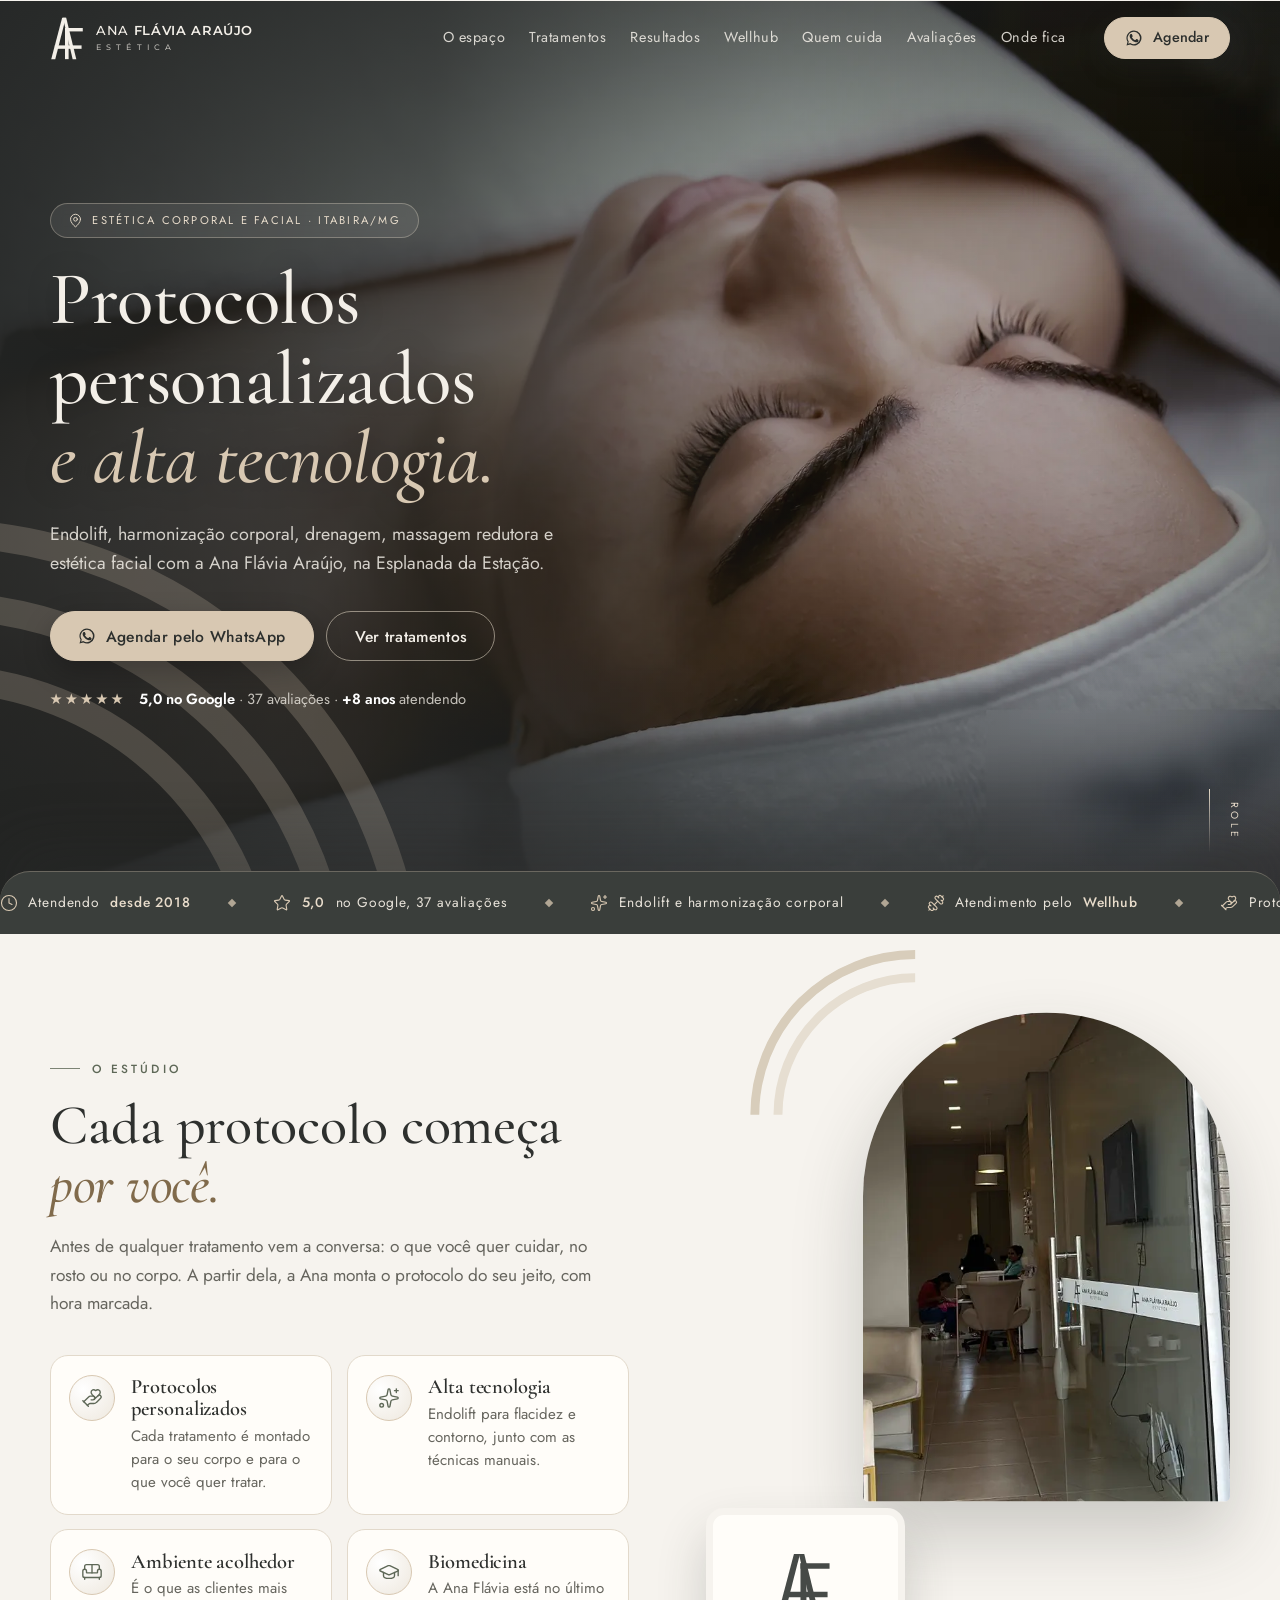
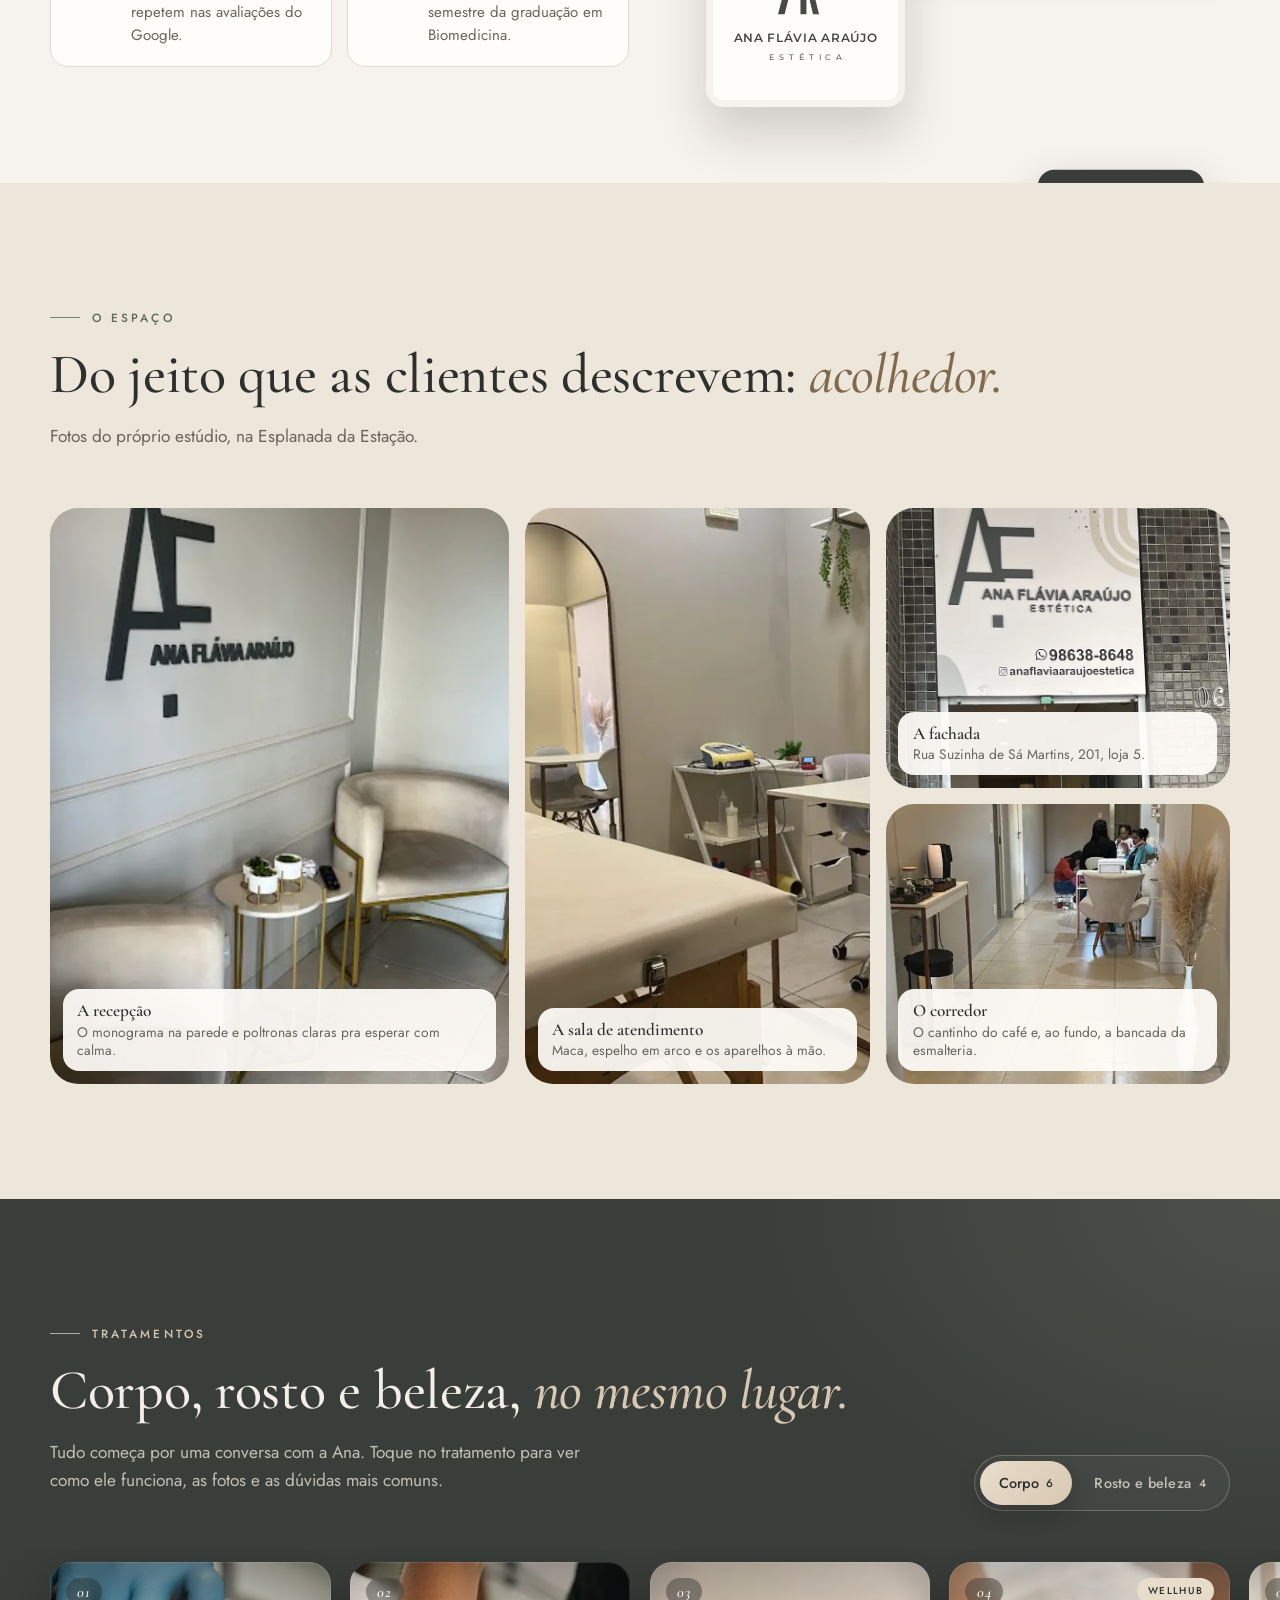
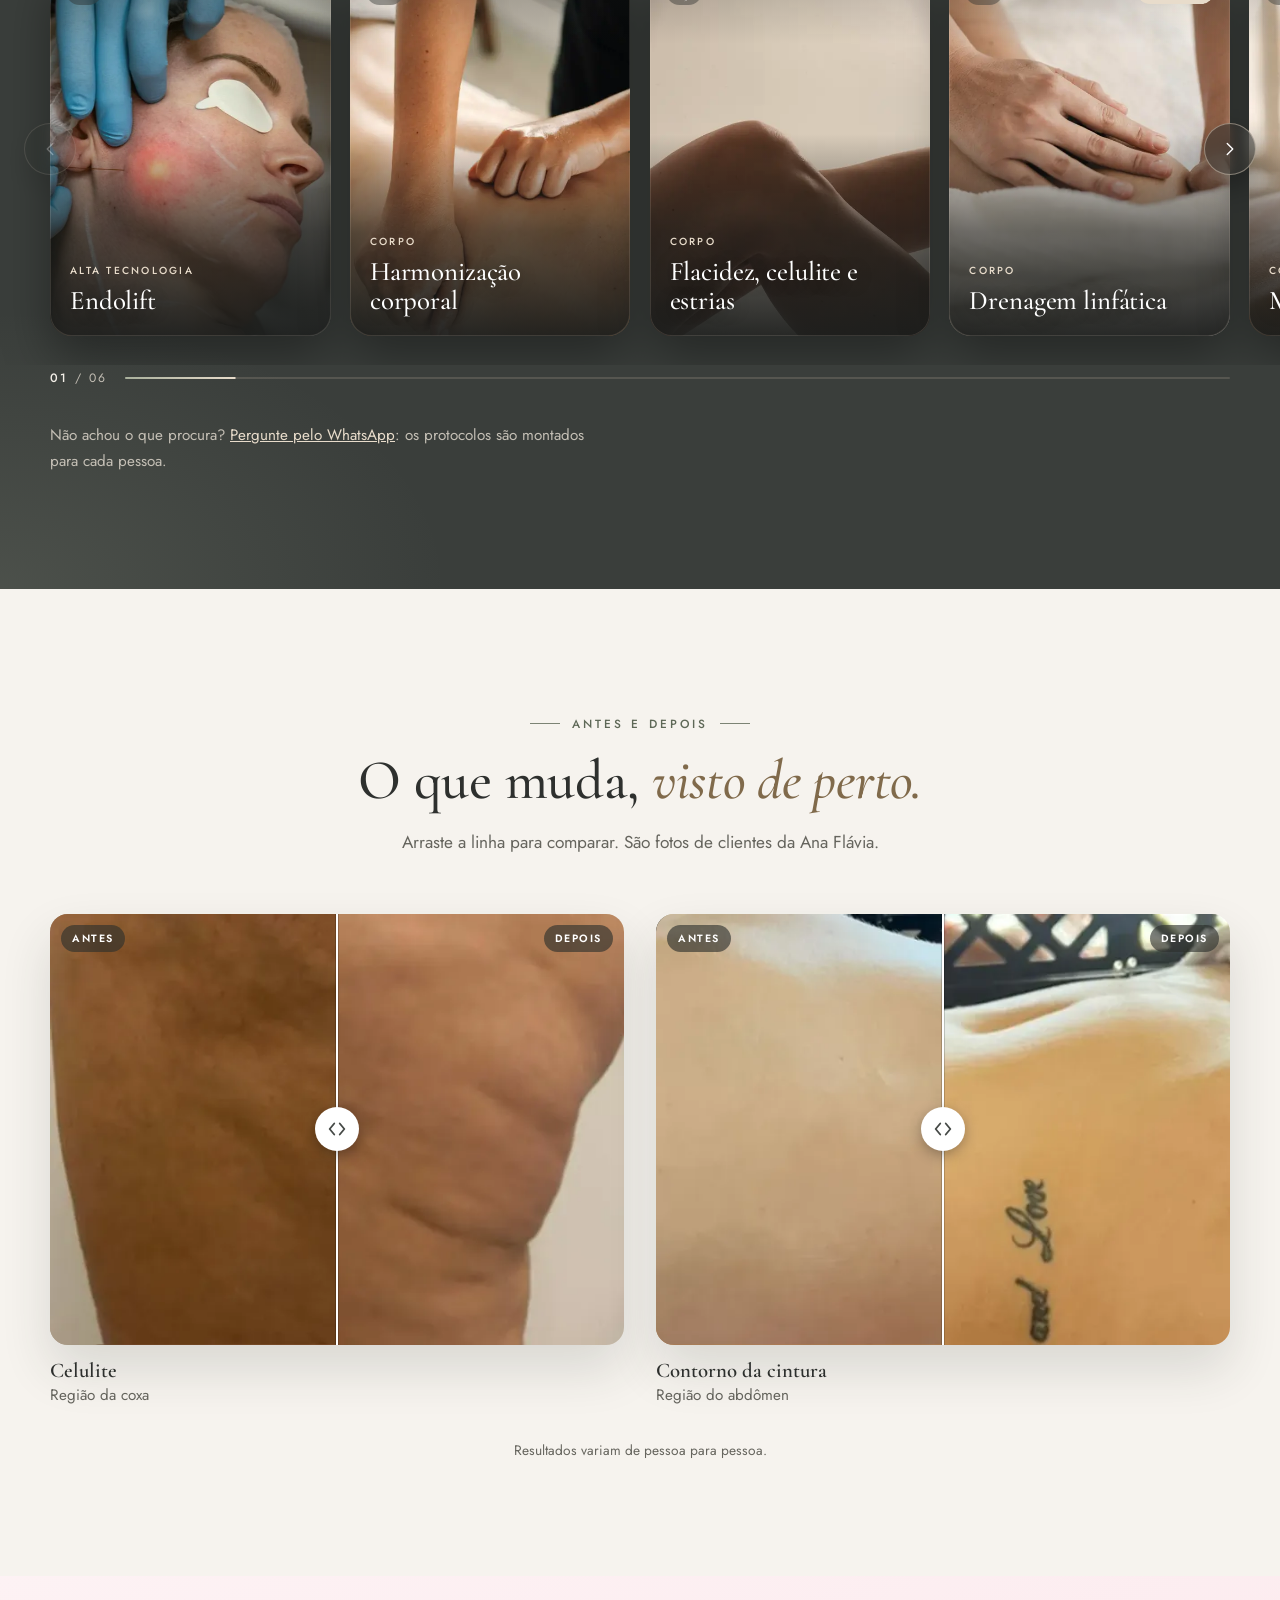
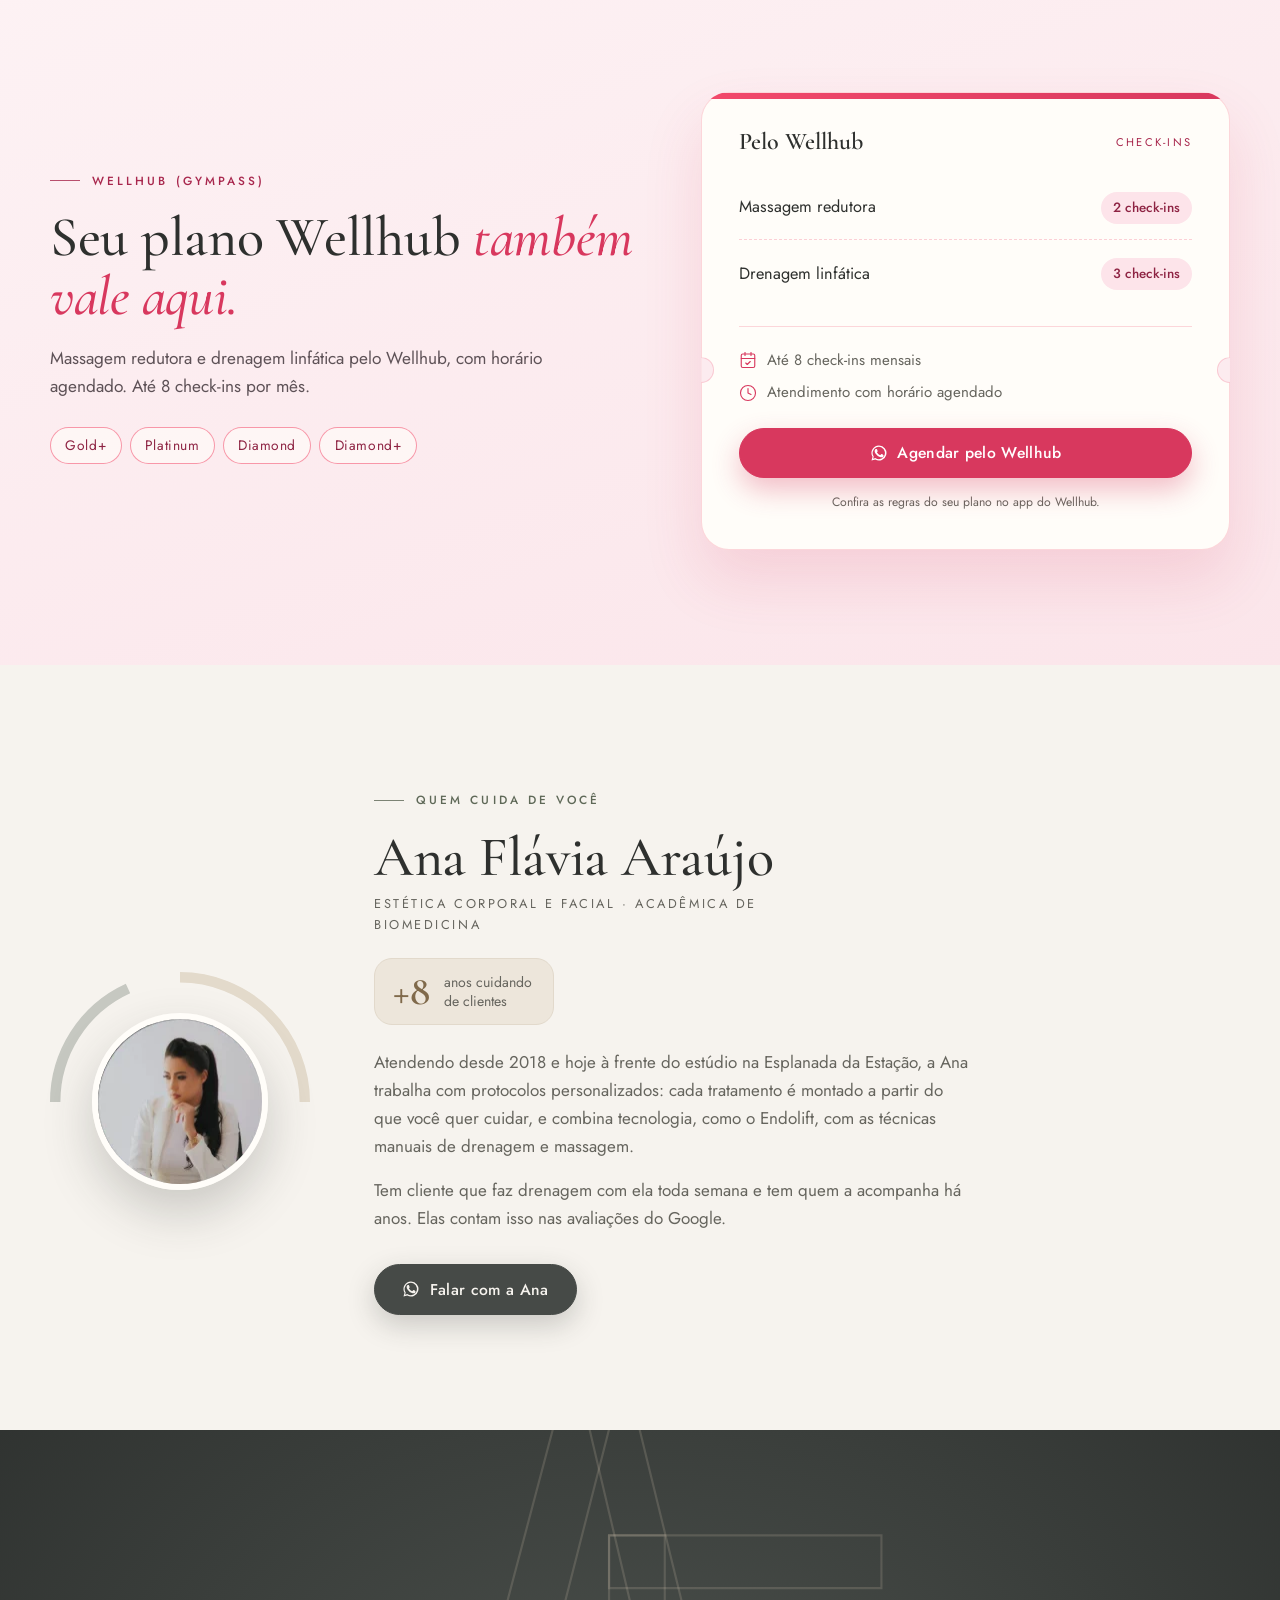
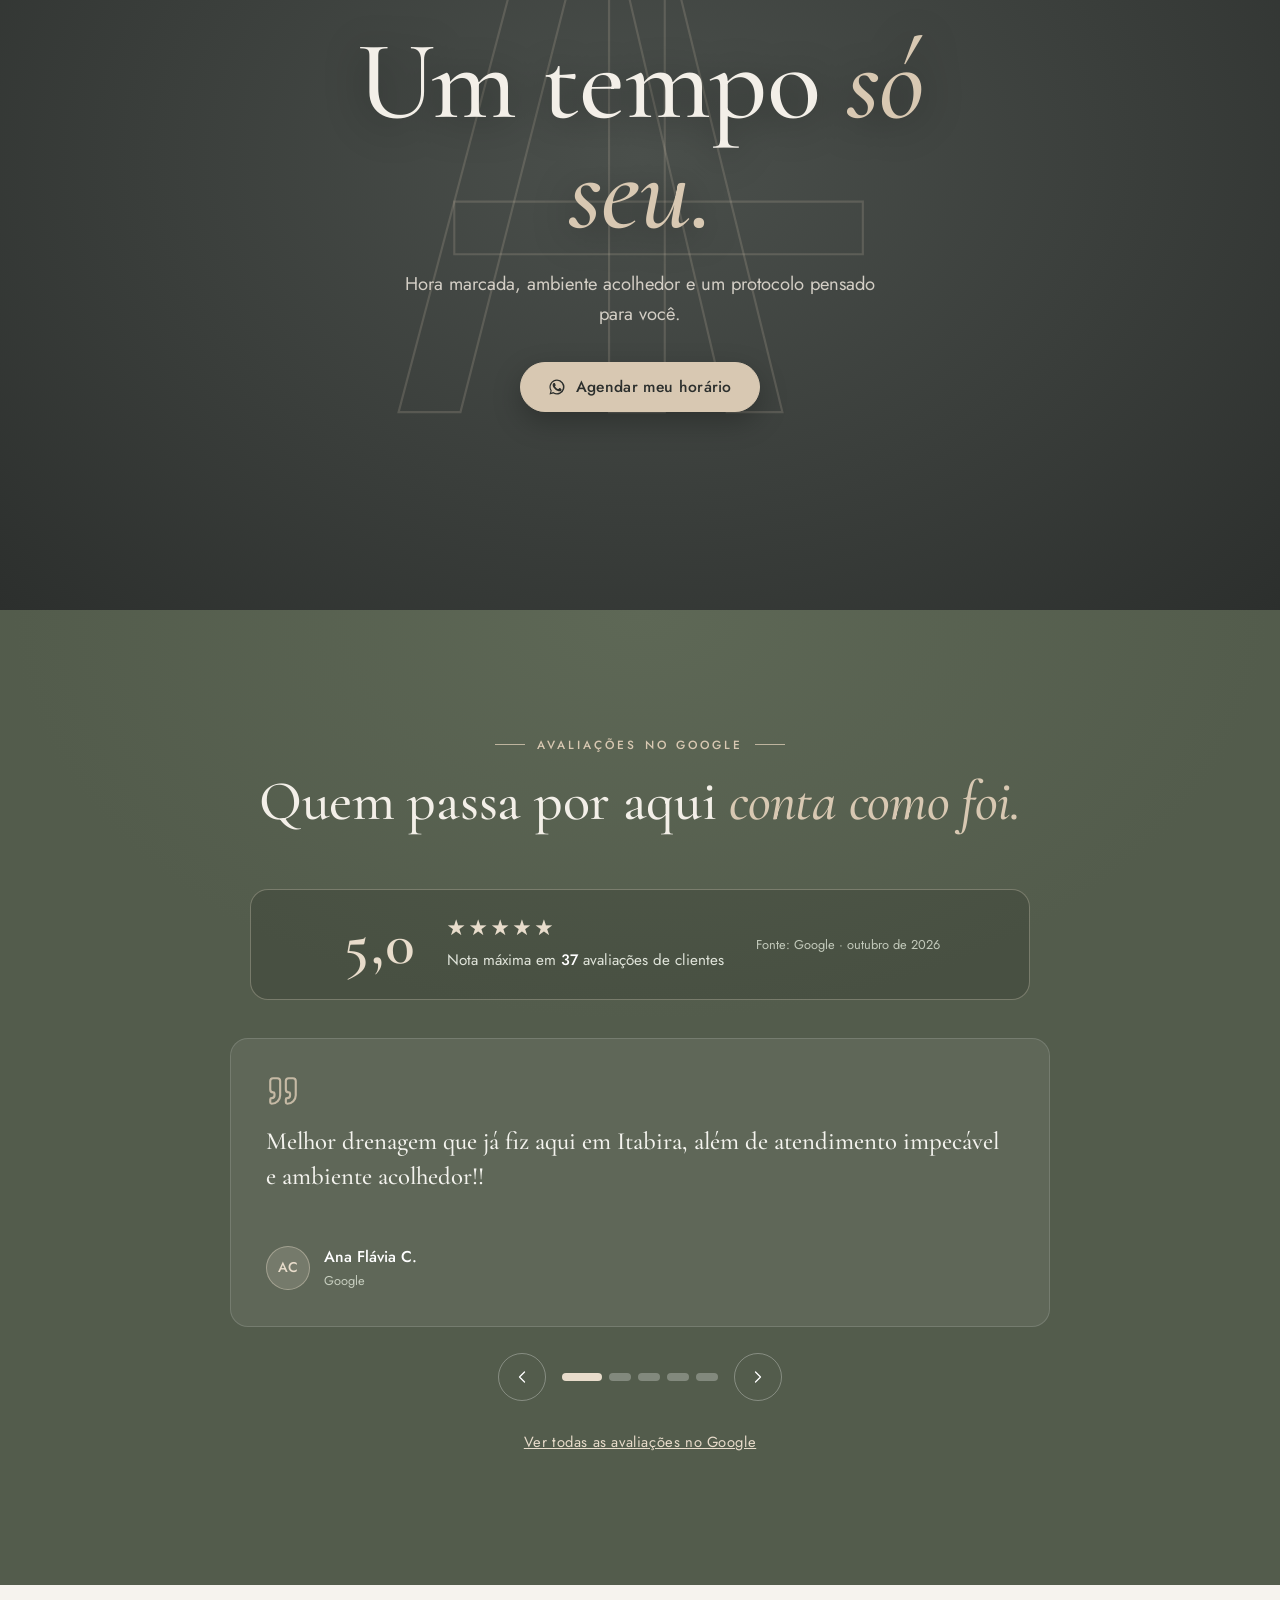
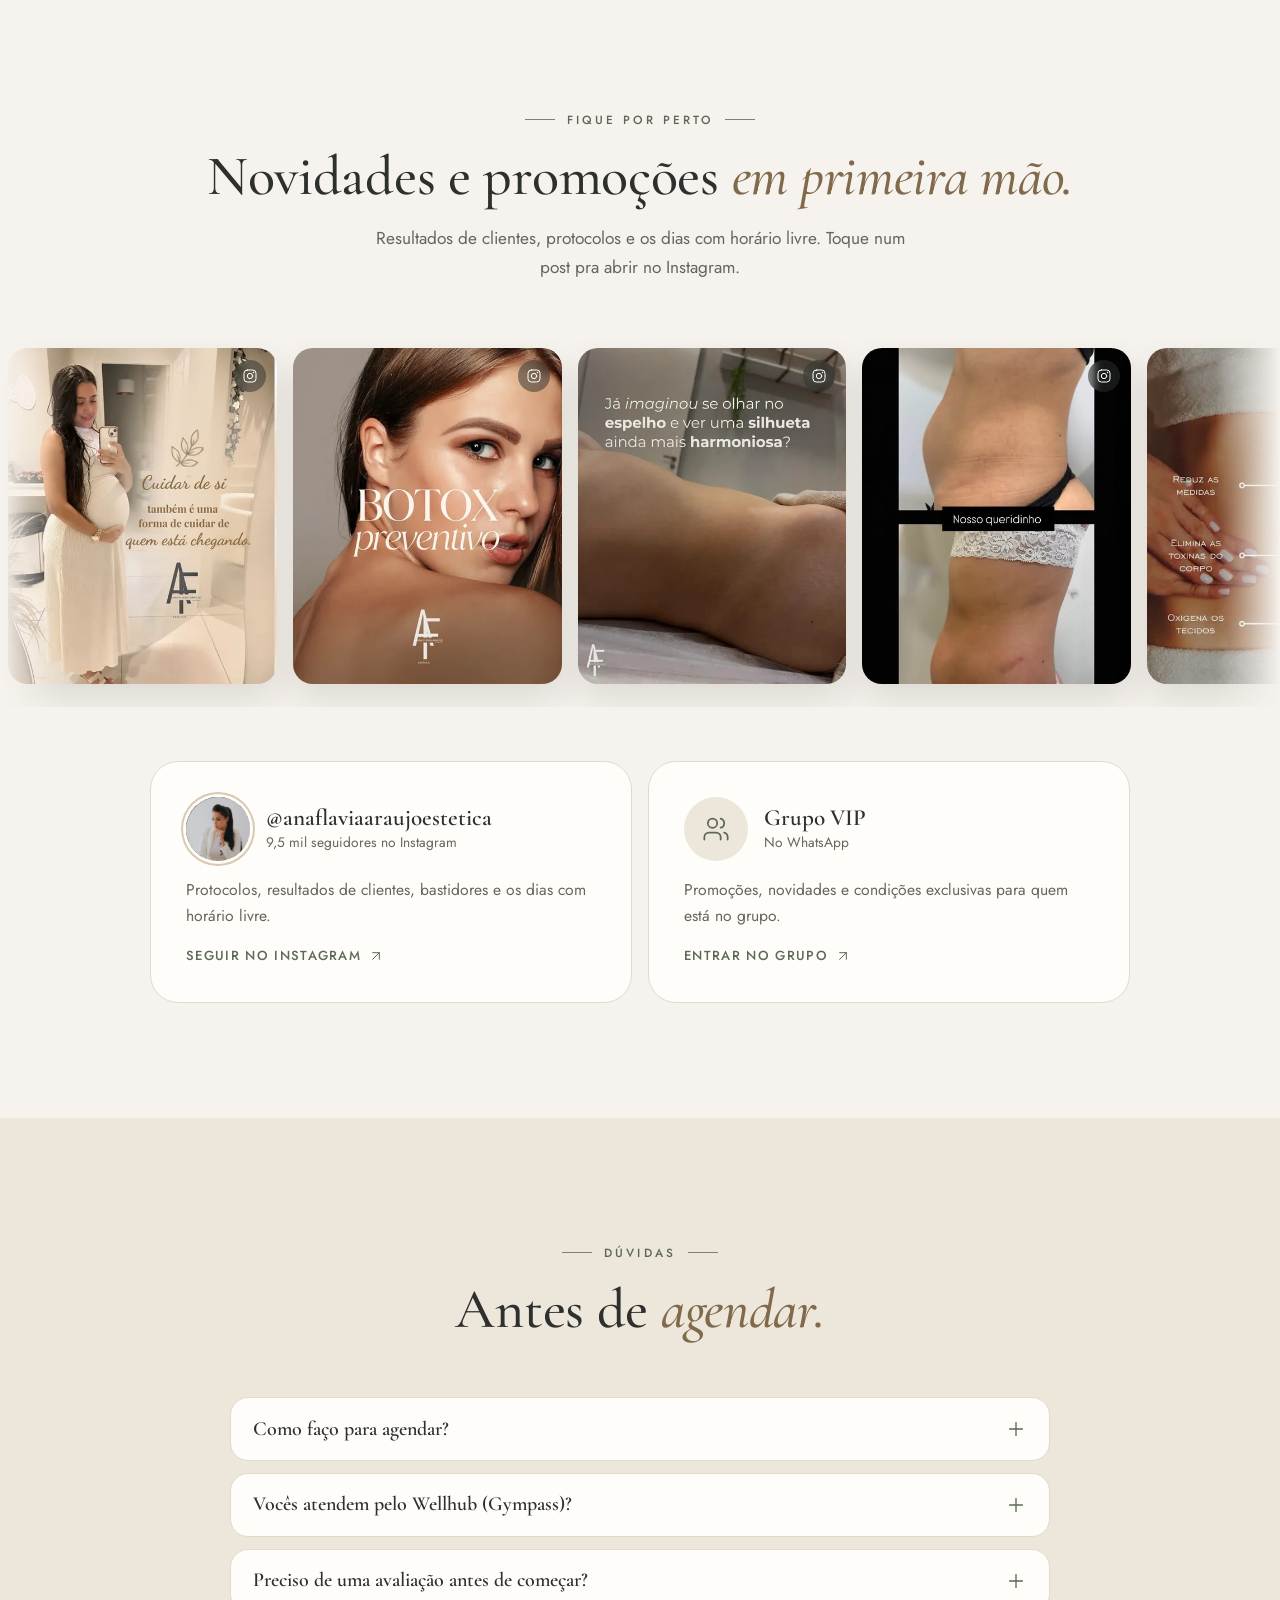
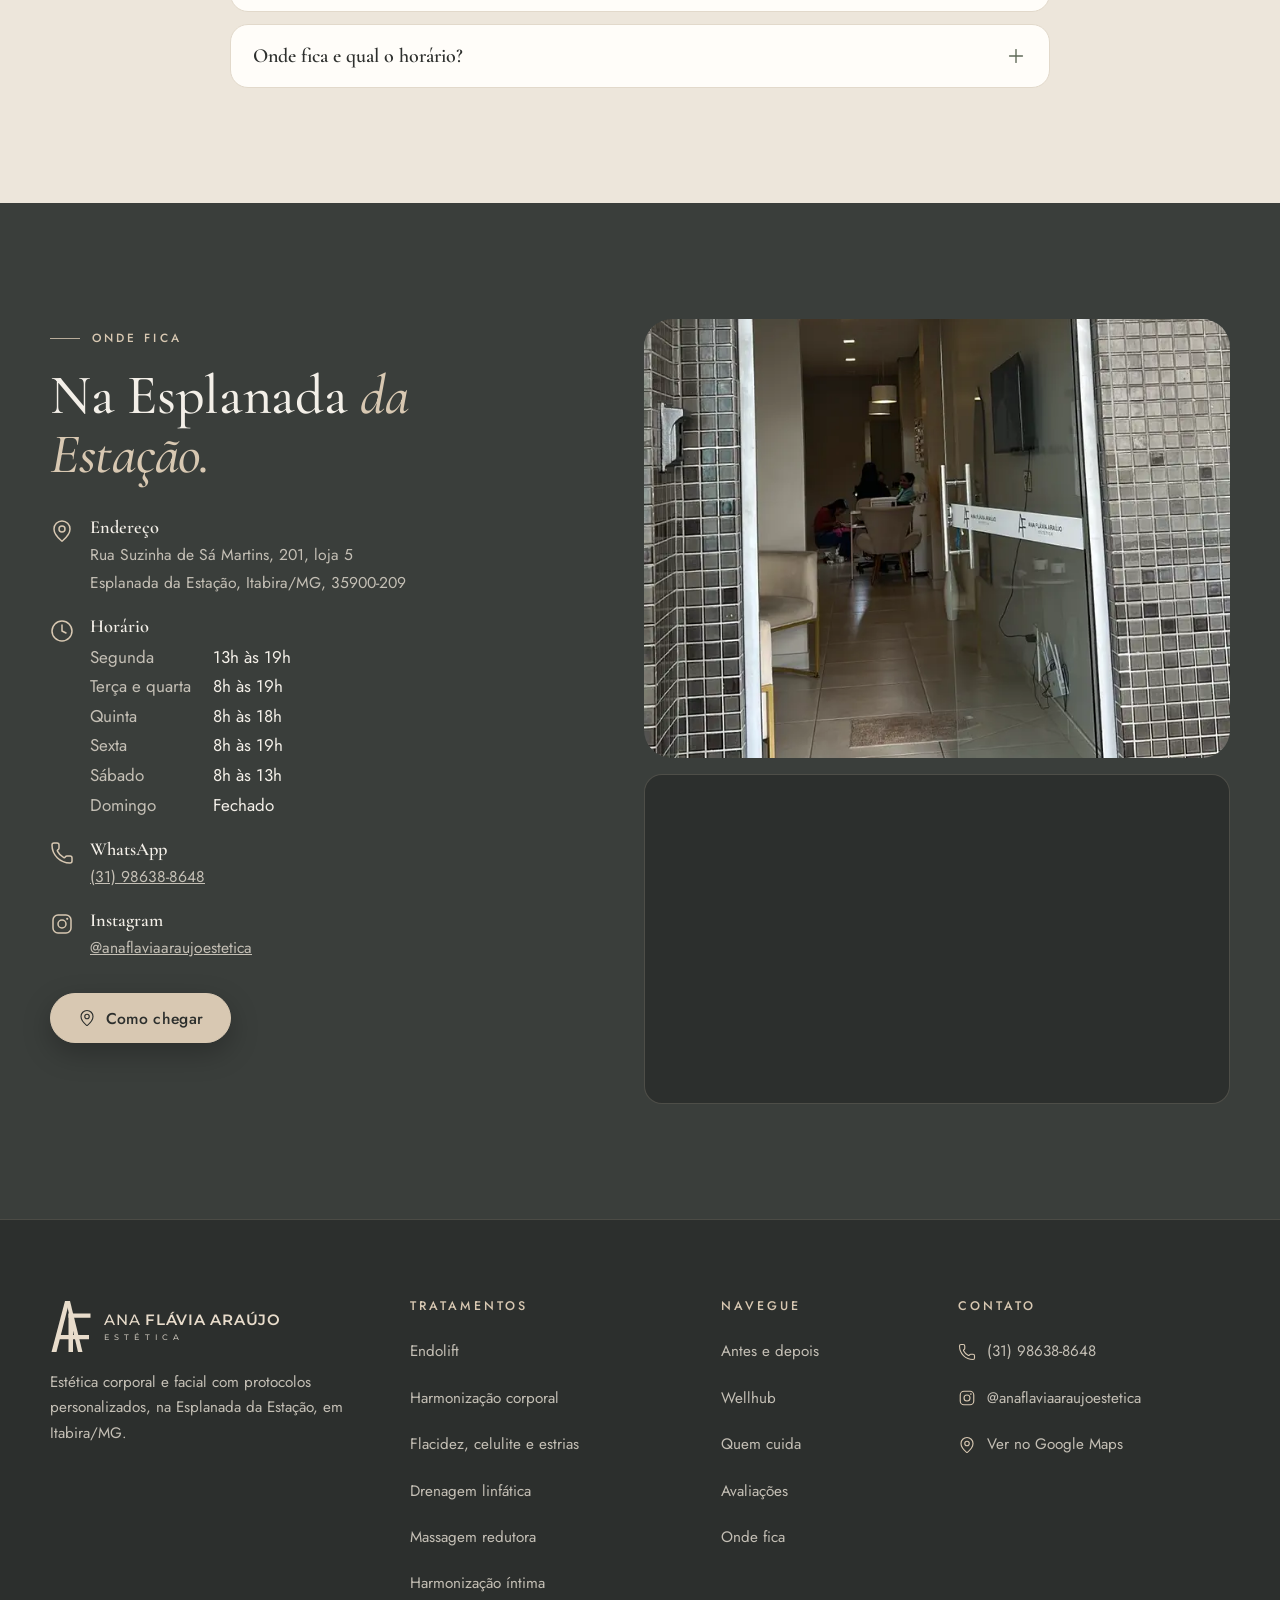
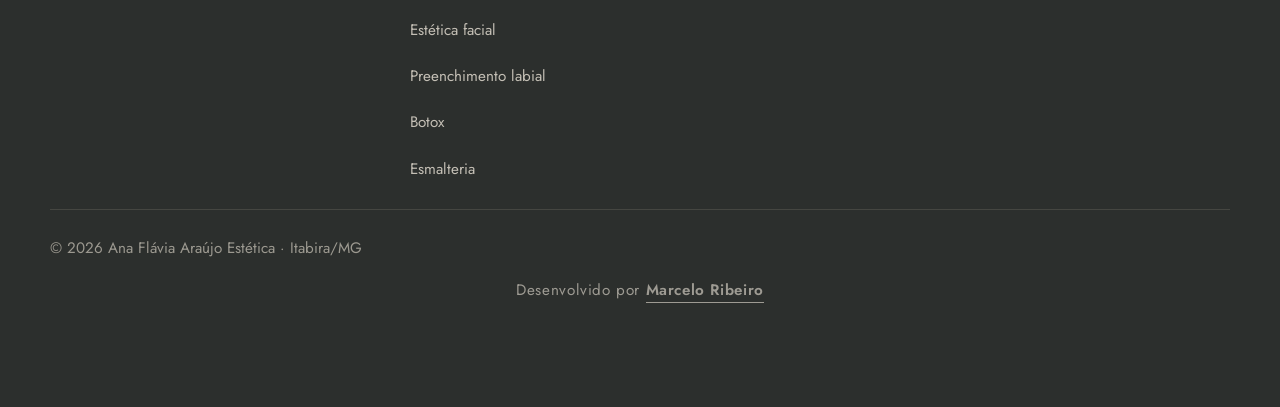
==== index.html @ 97a7be32 "Ana Flávia: harmonização íntima na vitrine, no rodapé, nos outros tratamentos e na página de links" ====
<!doctype html>
<html lang="pt-BR">
<head>
<meta charset="utf-8">
<meta name="viewport" content="width=device-width, initial-scale=1">
<!-- Roda ANTES de o CSS pintar (mesma logica da WA):
     1. a classe `js`: sem ela nada depende de script;
     2. a abertura: so na PRIMEIRA visita da sessao, e nunca pra quem chega por
        ancora (#tratamentos). Com "reduzir movimento" ela so dissolve. -->
<script>
(function(d){
  d.className += " js";
  var calma = false, visto = false;
  try { calma = matchMedia("(prefers-reduced-motion: reduce)").matches; } catch(e){}
  try { visto = sessionStorage.getItem("afa-abertura") === "1"; } catch(e){}
  if (!visto && !location.hash) d.className += calma ? " com-intro intro-calma" : " com-intro";
  else d.className += " pronto";
})(document.documentElement);
</script>

<title>Ana Flávia Araújo Estética | Estética corporal e facial em Itabira/MG</title>
<meta name="description" content="Endolift, harmonização corporal, drenagem linfática, massagem redutora e estética facial com protocolos personalizados. Atendimento pelo Wellhub. Rua Suzinha de Sá Martins, 201, Esplanada da Estação, Itabira/MG.">
<meta name="theme-color" content="#F6F3EE">

<!-- canonical e og:image no GitHub Pages enquanto ela nao tiver dominio proprio -->
<link rel="canonical" href="https://anaflaviaaraujoestetica.com.br/">
<meta property="og:type" content="website">
<meta property="og:title" content="Ana Flávia Araújo Estética | Itabira/MG">
<meta property="og:description" content="Protocolos personalizados e alta tecnologia: Endolift, harmonização corporal, drenagem e estética facial na Esplanada da Estação.">
<!-- JPEG 1200x630 e URL absoluta: e o que o cartao de link do WhatsApp exige -->
<meta property="og:image" content="https://anaflaviaaraujoestetica.com.br/assets/img/og-capa.jpg">
<meta property="og:image:width" content="1200">
<meta property="og:image:height" content="630">
<meta property="og:image:alt" content="Fachada da Ana Flávia Araújo Estética, com o monograma AF na placa">
<meta property="og:site_name" content="Ana Flávia Araújo Estética">
<meta property="og:locale" content="pt_BR">
<meta name="twitter:card" content="summary_large_image">

<link rel="icon" href="favicon.svg" type="image/svg+xml">
<link rel="apple-touch-icon" href="apple-touch-icon.png">

<link rel="preconnect" href="https://fonts.googleapis.com">
<link rel="preconnect" href="https://fonts.gstatic.com" crossorigin>
<!-- Cormorant e Jost sao os da WA (o "estilo" pedido). Montserrat so pro nome
     da marca: e a sans geometrica em caixa alta da placa da fachada. -->
<link rel="stylesheet" href="https://fonts.googleapis.com/css2?family=Cormorant+Garamond:ital,wght@0,500;0,600;1,500&family=Jost:wght@400;500;600&family=Montserrat:wght@500;600&display=swap">

<link rel="preload" as="image" href="assets/img/hero-tratamento.webp" fetchpriority="high">

<style>
/* =====================================================================
   Ana Flavia Araujo Estetica, Itabira/MG
   ---------------------------------------------------------------------
   Estrutura e animacoes no estilo da WA Orofacial (pedido do Marcelo,
   14/10/2026), com as cores DELA, amostradas da placa da fachada
   (empresa.md): grafite do monograma (#464A47), areia dos arcos
   (#D2CAB8), cinza-salvia do arco do canto (#C6C8C1), creme da placa.
   No lugar do dourado e da noite da WA: nude e grafite.
   Contraste medido: --nude-texto passa so em titulo grande (4,1:1 no
   creme); texto pequeno colorido usa --salvia-texto (5,3:1).
   ===================================================================== */
:root{
  --creme:#F6F3EE;
  --areia:#EDE6DB;
  --linho:#E2D9CB;
  --papel:#FFFDF9;
  --nude:#D8C8B2;
  --nude-vivo:#E8DCCB;
  --nude-forte:#BBA585;
  --nude-texto:#806A4B;
  --salvia:#A9B09C;
  --salvia-texto:#5E6857;
  --salvia-funda:#535C4C;
  --salvia-funda-2:#5E6856;

  --grafite:#3A3E3B;
  --grafite-2:#464A47;
  --grafite-3:#2C2F2D;
  --tinta:#2E302E;
  --tinta-suave:#66655E;
  --claro:#F3EFE8;
  --claro-suave:#C4BFB5;

  --serif:"Cormorant Garamond",Georgia,"Times New Roman",serif;
  --sans:"Jost",system-ui,-apple-system,"Segoe UI",Arial,sans-serif;
  --marca:"Montserrat","Jost",system-ui,sans-serif;

  --raio:18px;
  --raio-g:28px;
  --suave:cubic-bezier(.22,1,.36,1);
  --topo-h:76px;
}

*,*::before,*::after{box-sizing:border-box}
html{-webkit-text-size-adjust:100%;scroll-behavior:smooth}
html.com-intro{overflow:hidden}
body{
  margin:0;background:var(--creme);color:var(--tinta);
  font-family:var(--sans);font-size:17px;line-height:1.65;
  overflow-x:clip;
}
img{max-width:100%;display:block;height:auto}
a{color:inherit}
p{margin:0 0 1rem}
h1,h2,h3,h4{margin:0;font-family:var(--serif);font-weight:500;line-height:1.06;letter-spacing:-.005em}
h1{font-size:clamp(2.7rem,6.4vw,4.7rem)}
h2{font-size:clamp(2.2rem,4.8vw,3.5rem)}
h3{font-size:1.5rem;font-weight:600}
h1 em,h2 em{font-style:italic;color:var(--nude-texto)}
[id]{scroll-margin-top:86px}

.env{width:min(1180px,100% - 2.5rem);margin-inline:auto}
.secao{position:relative;padding:clamp(4.2rem,9vw,7.5rem) 0;overflow-x:clip}
.secao--areia{background:var(--areia)}
.secao--grafite{background:var(--grafite);color:var(--claro)}
.secao--grafite h2,.secao--grafite h3{color:var(--claro)}
.secao--grafite h2 em,.secao--salvia h2 em{color:var(--nude)}
.secao--salvia{background:var(--salvia-funda);color:#E9ECE4}
.secao--salvia h2{color:var(--claro)}

.olho{
  display:inline-flex;align-items:center;gap:.75rem;margin-bottom:1.1rem;
  font-size:.74rem;font-weight:500;letter-spacing:.26em;text-transform:uppercase;
  color:var(--salvia-texto);
}
.olho::before{content:"";width:30px;height:1px;background:currentColor;opacity:.8}
.secao--grafite .olho,.secao--salvia .olho{color:var(--nude)}
.chamada{max-width:56ch;color:var(--tinta-suave);font-size:1.08rem;margin-top:1.1rem}
.secao--grafite .chamada{color:var(--claro-suave)}
.secao--salvia .chamada{color:#D2D6CB}
.cabeca{margin-bottom:clamp(2.2rem,4.6vw,3.6rem)}
.cabeca--centro{text-align:center}
.cabeca--centro .olho::after{content:"";width:30px;height:1px;background:currentColor;opacity:.8}
.cabeca--centro .chamada{margin-inline:auto}

/* ====================== botoes ======================
   O componente validado em video (templates/componentes/botao-brilho-hover):
   brilho que atravessa UMA vez no hover. Nada girando, nada em repouso. */
.btn{
  position:relative;isolation:isolate;overflow:hidden;
  display:inline-flex;align-items:center;justify-content:center;gap:.6rem;
  padding:.95rem 1.7rem;border-radius:999px;
  background:var(--grafite-2);color:var(--creme);border:1px solid var(--grafite-2);
  font:500 .98rem/1.1 var(--sans);letter-spacing:.02em;text-decoration:none;
  box-shadow:0 10px 28px rgba(46,48,46,.22);
  transition:transform .2s ease,box-shadow .3s ease,background .2s ease,border-color .3s ease;
}
.btn:hover,.btn:focus-visible{background:var(--grafite-3);border-color:var(--grafite-3);transform:translateY(-2px);box-shadow:0 16px 36px rgba(46,48,46,.3)}
.btn::before{
  content:"";position:absolute;top:0;left:-60%;width:40%;height:100%;z-index:1;
  background:linear-gradient(115deg,transparent,rgba(255,255,255,.4),transparent);
  transform:skewX(-20deg);transition:left .65s ease;pointer-events:none;
}
.btn:hover::before,.btn:focus-visible::before{left:130%}
/* em fundo escuro o botao vira nude com texto grafite */
.btn--nude{background:var(--nude);color:var(--grafite-3);border-color:var(--nude);box-shadow:0 10px 28px rgba(0,0,0,.25)}
.btn--nude:hover,.btn--nude:focus-visible{background:var(--nude-vivo);border-color:var(--nude-vivo);box-shadow:0 16px 36px rgba(0,0,0,.32)}
.btn--linha{background:transparent;color:var(--tinta);border-color:var(--nude-forte);box-shadow:none}
.btn--linha:hover,.btn--linha:focus-visible{background:var(--papel);border-color:var(--grafite-2);box-shadow:0 10px 24px rgba(40,30,15,.08)}
.btn__ico{width:18px;height:18px;flex:none;fill:currentColor}
.btn .i{width:18px;height:18px}
.acoes{display:flex;flex-wrap:wrap;gap:.8rem;margin-top:2rem}
:focus-visible{outline:2px solid var(--nude-forte);outline-offset:3px}

/* ====================== icones (Lucide, traco 1.5) ====================== */
.i{width:24px;height:24px;flex:none;fill:none;stroke:currentColor;stroke-width:1.5;stroke-linecap:round;stroke-linejoin:round}

.pular{position:absolute;left:-999px;top:.6rem;z-index:300;background:var(--grafite-2);color:var(--creme);padding:.6rem 1rem;border-radius:8px}
.pular:focus{left:.6rem}

.progresso{
  position:fixed;left:0;right:0;top:0;height:2px;z-index:90;pointer-events:none;
  background:linear-gradient(90deg,var(--salvia),var(--nude-forte));
  transform-origin:0 50%;transform:scaleX(0);
}

/* =====================================================================
   ABERTURA (no estilo da WA, com os motivos da placa dela)
   ---------------------------------------------------------------------
   - as portas sao creme, a cor da placa;
   - os arcos concentricos de areia do canto da placa se desenham;
   - o monograma AF e desenhado em traco grafite e depois preenche;
   - o nome abre da esquerda pra direita, "ESTETICA" assenta e o
     quadradinho do logo cai no lugar;
   - os pontinhos do respingo da placa aparecem;
   - as portas se abrem do centro.
   Tres segundos, uma vez por sessao, pula com clique ou Esc, saida de
   seguranca aos 6s. Pra remover: apagar o <div class="intro">, este bloco
   e o bloco 1 do script.
   ===================================================================== */
.intro{display:none;position:fixed;inset:0;z-index:200;overflow:hidden;cursor:pointer;background:transparent}
.com-intro .intro{display:block}
.intro__porta{position:absolute;top:0;bottom:0;width:50.5%;transition:transform 1.05s cubic-bezier(.77,0,.18,1)}
.intro__porta--esq{left:0;background:linear-gradient(90deg,#EFEAE2,#F6F3EE)}
.intro__porta--dir{right:0;background:linear-gradient(270deg,#EFEAE2,#F6F3EE)}
.intro.sai .intro__porta--esq{transform:translateX(-101%)}
.intro.sai .intro__porta--dir{transform:translateX(101%)}
.intro__costura{
  position:absolute;left:50%;top:0;bottom:0;width:2px;margin-left:-1px;z-index:1;
  background:linear-gradient(180deg,transparent,rgba(70,74,71,.55) 50%,transparent);opacity:0;
}
.intro.sai .intro__costura{animation:fresta .8s ease-out forwards}
@keyframes fresta{0%{opacity:0;transform:scaleX(1)}25%{opacity:1}100%{opacity:0;transform:scaleX(60)}}
/* arcos do canto da placa: tres faixas de areia, uma dentro da outra */
.intro__arcos{position:absolute;right:-6vmin;top:-6vmin;width:min(62vmin,520px);height:auto;z-index:1;overflow:visible}
.intro__arcos path{fill:none;stroke:#D8CDBB;stroke-linecap:butt;stroke-dasharray:1;stroke-dashoffset:1;animation:traca 1.3s cubic-bezier(.65,0,.35,1) forwards}
.intro__arcos path:nth-child(2){animation-delay:.15s;stroke:#E2D8C8}
.intro__arcos path:nth-child(3){animation-delay:.3s;stroke:#CDC2AE}
.intro__arcos--baixo{right:auto;top:auto;left:-10vmin;bottom:-10vmin;width:min(44vmin,360px);transform:rotate(180deg)}
.intro__arcos--baixo path{stroke:#D3D5CE !important}
.intro__pontos{position:absolute;inset:0;z-index:1;pointer-events:none}
.intro__pontos i{position:absolute;left:var(--x);top:var(--y);width:var(--t,4px);height:var(--t,4px);border-radius:50%;background:#5A615F;opacity:0;animation:pinga .5s var(--a,1.6s) var(--suave) forwards}
@keyframes pinga{from{opacity:0;transform:scale(0)}to{opacity:.7;transform:scale(1)}}
.intro__centro{
  position:absolute;inset:0;z-index:2;
  display:grid;place-items:center;align-content:center;gap:1rem;padding:2rem;
  transition:opacity .45s ease,transform .9s var(--suave);
}
.intro__mono{width:min(30vw,150px);height:auto;overflow:visible}
.intro__tracos path{
  fill:none;stroke:#464A47;stroke-width:1.6;stroke-linejoin:miter;
  stroke-dasharray:1;stroke-dashoffset:1;
  animation:traca 1.35s .25s cubic-bezier(.65,0,.35,1) forwards;
}
.intro__tracos path:nth-child(3){animation-delay:.55s}
.intro__tracos path:nth-child(4),.intro__tracos path:nth-child(5){animation-delay:.75s}
.intro__tracos{animation:some .5s 1.7s ease forwards}
.intro__preenche{opacity:0;animation:aparece .8s 1.3s ease forwards}
.intro__nome{
  margin:.4rem 0 0;font:600 clamp(1.05rem,3.4vw,1.45rem)/1 var(--marca);letter-spacing:.05em;color:#464A47;white-space:nowrap;
  clip-path:inset(0 100% 0 0);animation:abre .9s 1.55s cubic-bezier(.65,0,.35,1) forwards;
}
.intro__nome span{font-weight:500}
.intro__sub{margin:0;font:500 .72rem/1 var(--marca);letter-spacing:.9em;padding-left:.9em;color:#5A615F;opacity:0;animation:assenta .9s 1.95s var(--suave) forwards}
.intro__quadro{width:12px;height:12px;background:#5A615F;opacity:0;animation:cai .6s 2.2s cubic-bezier(.34,1.56,.64,1) forwards}
@keyframes cai{from{opacity:0;transform:translateY(-26px)}to{opacity:1;transform:none}}
.intro__pular{
  position:absolute;right:1.1rem;bottom:1.1rem;z-index:4;
  font:500 .8rem var(--sans);letter-spacing:.08em;color:#5A615F;
  background:rgba(255,255,255,.5);border:1px solid #D8CDBB;border-radius:999px;
  padding:.55rem 1.05rem;cursor:pointer;transition:opacity .3s;
}
.intro.sai .intro__centro{opacity:0;transform:scale(1.05)}
.intro.sai .intro__arcos,.intro.sai .intro__pontos,.intro.sai .intro__pular{opacity:0;transition:opacity .35s}

@keyframes traca{to{stroke-dashoffset:0}}
@keyframes some{to{opacity:0}}
@keyframes aparece{to{opacity:1}}
@keyframes abre{to{clip-path:inset(0 0 0 0)}}
@keyframes assenta{to{opacity:1;letter-spacing:.5em;padding-left:.5em}}

.intro-calma .intro__tracos,.intro-calma .intro__costura,.intro-calma .intro__arcos{display:none}
.intro-calma .intro__preenche{animation:aparece .6s .1s ease forwards}
.intro-calma .intro__nome{clip-path:none;opacity:0;animation:aparece .6s .3s ease forwards}
.intro-calma .intro__sub{letter-spacing:.5em;padding-left:.5em;animation:aparece .6s .45s ease forwards}
.intro-calma .intro__quadro{animation:aparece .6s .5s ease forwards}
.intro-calma .intro__pontos i{animation:aparece .6s .5s ease forwards}
.intro-calma .intro__porta{transition:none}
.intro-calma .intro.sai{opacity:0;transition:opacity .6s ease}
.intro-calma .intro.sai .intro__porta--esq,.intro-calma .intro.sai .intro__porta--dir{transform:none}

/* ====================== topo ====================== */
.topo{
  position:sticky;top:0;z-index:60;
  background:rgba(246,243,238,.9);-webkit-backdrop-filter:blur(12px);backdrop-filter:blur(12px);
  border-bottom:1px solid rgba(187,165,133,.28);
  transition:background .35s ease,border-color .35s ease;
}
.js .topo:not(.topo--rolado){background:transparent;-webkit-backdrop-filter:none;backdrop-filter:none;border-bottom-color:transparent}
/* em cima da foto escura do topo o cabecalho fica claro; rolou, volta ao normal */
.js .topo:not(.topo--rolado) .marca{color:var(--claro)}
.js .topo:not(.topo--rolado) .marca__sub{color:rgba(243,239,232,.72)}
.js .topo:not(.topo--rolado) .menu a{color:var(--claro)}
.js .topo:not(.topo--rolado) .menu a:hover{color:var(--nude)}
.js .topo:not(.topo--rolado) .topo__cta{background:var(--nude);border-color:var(--nude);color:var(--grafite-3)}
.js .topo:not(.topo--rolado) .topo__cta:hover,.js .topo:not(.topo--rolado) .topo__cta:focus-visible{background:var(--nude-vivo);border-color:var(--nude-vivo)}
.topo__linha{display:flex;align-items:center;gap:1.2rem;min-height:var(--topo-h)}
.marca{display:flex;align-items:center;gap:.75rem;flex:none;text-decoration:none;color:var(--grafite-2)}
.marca__mono{width:34px;height:43px;fill:currentColor}
.marca__texto{display:flex;flex-direction:column;gap:.38rem}
.marca__nome{font:600 .82rem/1 var(--marca);letter-spacing:.05em;white-space:nowrap}
.marca__nome span{font-weight:500}
.marca__sub{font:500 .52rem/1 var(--marca);letter-spacing:.62em;color:#5A615F}
.menu{display:none;margin-left:auto;gap:1.5rem}
.menu a{
  display:flex;align-items:center;min-height:48px;text-decoration:none;
  font-size:.9rem;letter-spacing:.04em;color:var(--tinta);opacity:.86;transition:opacity .2s,color .2s;
}
.menu a:hover{opacity:1;color:var(--nude-texto)}
.topo__cta{margin-left:auto;padding:.68rem 1.25rem;font-size:.9rem}
@media (min-width:1080px){.menu{display:flex}.topo__cta{margin-left:1.2rem}}
@media (max-width:430px){
  .marca{gap:.55rem}
  .marca__mono{width:28px;height:35px}
  .marca__nome{font-size:.7rem}
  .marca__sub{font-size:.46rem;letter-spacing:.55em}
  .topo__cta{padding:.58rem .95rem;font-size:.84rem;gap:.45rem}
}
@media (max-width:359px){.marca__texto{display:none}}

/* =====================================================================
   HERO, "coberto pelo scroll" (o efeito do site do Marcelo, igual na WA)
   ---------------------------------------------------------------------
   14/10/2026, a noite (pedido dele: "esse topo pode mudar, nao gostei
   muito"): foto de tratamento ocupando a tela, veu grafite vindo da
   esquerda e o texto em creme, como a WA. As salas que passavam no arco
   foram pra "O espaco", no formato da Bem Viver. Os arcos da placa ficam
   no canto, em nude. O cabecalho fica claro enquanto esta em cima da foto.
   --cobre (0 a 1) escurece e recua o conteudo enquanto a pagina sobe.
   ===================================================================== */
.hero{
  position:sticky;top:var(--hero-topo,0px);z-index:0;isolation:isolate;
  min-height:100vh;min-height:100svh;
  margin-top:calc(-1 * var(--topo-h));
  padding:calc(var(--topo-h) + clamp(1.5rem,4vw,3rem)) 0 clamp(4.5rem,9vw,6rem);
  display:flex;align-items:center;
  background:var(--grafite-3);color:var(--claro);
  overflow:hidden;
}
.hero--coberto{visibility:hidden}
.hero::after{
  content:"";position:absolute;inset:0;z-index:5;pointer-events:none;
  background:var(--grafite-3);opacity:calc(var(--cobre,0) * .55);
}
/* a foto respira devagar (scale, nao transform: o transform fica livre) */
.hero__fundo{position:absolute;inset:0;z-index:-2;overflow:hidden}
.hero__fundo img{width:100%;height:100%;object-fit:cover;object-position:70% 40%;animation:respira 16s ease-in-out infinite alternate}
@keyframes respira{from{scale:1.02}to{scale:1.09}}
.hero__veu{
  position:absolute;inset:0;z-index:-1;pointer-events:none;
  background:
    linear-gradient(90deg,rgba(36,38,37,.9) 0%,rgba(36,38,37,.74) 34%,rgba(36,38,37,.28) 62%,rgba(36,38,37,.05) 85%),
    linear-gradient(180deg,rgba(36,38,37,.5) 0%,rgba(36,38,37,0) 24%,rgba(36,38,37,0) 72%,rgba(36,38,37,.55) 100%);
}
/* os arcos da placa, abracando o canto de baixo */
.hero__arcos{position:absolute;left:-5%;bottom:-12%;z-index:-1;width:min(50vw,560px);height:auto;transform:scaleX(-1);opacity:.22;pointer-events:none;overflow:visible}
.hero__arcos path{fill:none;stroke:var(--nude);stroke-linecap:butt}

.hero__grade{
  position:relative;z-index:1;
  transform:translateY(calc(var(--cobre,0) * -50px)) scale(calc(1 - var(--cobre,0) * .035));
}
.hero__texto{max-width:40rem}
.hero__selo{
  display:inline-flex;align-items:center;gap:.6rem;margin-bottom:1.4rem;
  padding:.45rem 1.05rem;border-radius:999px;
  background:rgba(255,253,249,.08);border:1px solid rgba(232,220,203,.32);
  -webkit-backdrop-filter:blur(6px);backdrop-filter:blur(6px);
  font-size:.7rem;letter-spacing:.2em;text-transform:uppercase;color:var(--nude-vivo);
}
.hero__selo .i{width:15px;height:15px}
.hero h1{max-width:11.5em;color:var(--claro);text-shadow:0 2px 30px rgba(0,0,0,.25)}
.hero h1 em{display:block;color:var(--nude)}
.hero__sub{max-width:33rem;margin:1.3rem 0 0;font-size:1.12rem;color:rgba(243,239,232,.84)}
.hero .btn--linha{color:var(--claro);border-color:rgba(232,220,203,.55)}
.hero .btn--linha:hover,.hero .btn--linha:focus-visible{background:rgba(255,253,249,.1);border-color:var(--nude-vivo);color:#fff}
.hero__nota{display:flex;flex-wrap:wrap;align-items:center;gap:.4rem .8rem;margin-top:1.6rem;font-size:.92rem;color:rgba(243,239,232,.78)}
.hero__nota .estrelas{color:var(--nude);letter-spacing:.14em}
.hero__nota b{color:#fff;font-weight:600}
.hero__rolar{
  position:absolute;right:clamp(1.2rem,3vw,2.4rem);bottom:clamp(2rem,5vw,3rem);z-index:1;
  display:none;flex-direction:column;align-items:center;gap:.9rem;
  font-size:.64rem;letter-spacing:.34em;text-transform:uppercase;color:var(--nude-vivo);writing-mode:vertical-rl;
}
.hero__rolar::after{content:"";width:1px;height:64px;background:linear-gradient(var(--nude-vivo),transparent);animation:gota 2.2s ease-in-out infinite}
@keyframes gota{0%{transform:scaleY(0);transform-origin:top}45%{transform:scaleY(1);transform-origin:top}55%{transform:scaleY(1);transform-origin:bottom}100%{transform:scaleY(0);transform-origin:bottom}}
@media (min-width:1100px){.hero__rolar{display:flex}}
/* celular: o rosto fica em cima, o texto embaixo, sobre o veu que escurece pra baixo */
@media (max-width:899px){
  .hero{align-items:flex-end;padding-bottom:clamp(3.4rem,10vw,4.5rem)}
  /* a foto fica so na parte de cima, pra caber o rosto inteiro; embaixo, grafite liso */
  .hero__fundo{bottom:auto;height:62%}
  .hero__fundo img{object-position:80% 50%}
  .hero__veu{background:linear-gradient(180deg,rgba(36,38,37,.5) 0%,rgba(36,38,37,0) 16%,rgba(36,38,37,0) 32%,rgba(36,38,37,.72) 50%,var(--grafite-3) 61%,var(--grafite-3) 100%)}
  .hero__arcos{width:92vw;left:-32%;bottom:-6%;opacity:.14}
}
@media (max-width:430px){
  .hero h1{font-size:2.35rem}
  .hero__selo{font-size:.6rem;letter-spacing:.14em;padding:.4rem .8rem}
  .hero__sub{font-size:1rem;margin-top:.9rem}
  .hero .acoes{margin-top:1.4rem}
  .hero .acoes .btn{flex:1 1 auto}
}
/* entrada do texto, so depois da abertura */
.entrada .hero__texto > *{animation:sobe .9s var(--suave) both}
.entrada .hero__texto > :nth-child(2){animation-delay:.08s}
.entrada .hero__texto > :nth-child(3){animation-delay:.16s}
.entrada .hero__texto > :nth-child(4){animation-delay:.24s}
.entrada .hero__texto > :nth-child(5){animation-delay:.32s}
@keyframes sobe{from{opacity:0;transform:translateY(22px)}}

/* ====================== a folha que cobre o hero ======================
   Toda secao depois do hero fica por cima (z-index 1) e com fundo OPACO:
   :where() zera a especificidade, secao com fundo proprio manda. */
main > section:not(.hero),.rodape{position:relative;z-index:1}
:where(main > section:not(.hero)){background-color:var(--creme)}
.faixa{
  margin-top:-30px;border-radius:30px 30px 0 0;
  background:var(--grafite);border-top:1px solid rgba(216,200,178,.3);
  box-shadow:0 -26px 60px rgba(46,48,46,.28);
  overflow:hidden;padding:1.2rem 0 1.25rem;
}
.faixa__pista{display:flex;width:max-content;animation:faixa 42s linear infinite}
.faixa:hover .faixa__pista{animation-play-state:paused}
.faixa__trilho{display:flex;align-items:center;gap:2.4rem;padding-right:2.4rem;white-space:nowrap}
.faixa__item{display:inline-flex;align-items:center;gap:.65rem;font-size:.86rem;letter-spacing:.06em;color:#E7E2D9}
.faixa__item .i{width:18px;height:18px;color:var(--nude)}
.faixa__item b{color:var(--nude-vivo);font-weight:500}
.faixa__sep{width:6px;height:6px;transform:rotate(45deg);background:var(--nude);opacity:.75;flex:none}
@keyframes faixa{to{transform:translateX(-50%)}}

/* ====================== essencia ====================== */
.essencia{display:grid;gap:clamp(3rem,6vw,5rem);align-items:center}
@media (min-width:980px){.essencia{grid-template-columns:1.05fr .95fr}}
.pilares{display:grid;gap:.9rem;margin-top:2.3rem}
@media (min-width:560px){.pilares{grid-template-columns:1fr 1fr}}
.pilar{
  display:flex;gap:1rem;align-items:flex-start;padding:1.2rem 1.15rem;
  border-radius:var(--raio);background:var(--papel);border:1px solid var(--linho);
  transition:transform .35s var(--suave),box-shadow .35s ease,border-color .35s ease;
}
.pilar:hover{transform:translateY(-4px);border-color:var(--nude-forte);box-shadow:0 18px 40px rgba(60,50,30,.09)}
.pilar__ico{
  width:46px;height:46px;border-radius:50%;flex:none;display:grid;place-items:center;
  color:var(--salvia-texto);background:radial-gradient(circle at 30% 30%,#fff,#EEE8DE);border:1px solid var(--nude);
}
.pilar__ico .i{width:22px;height:22px}
.pilar h3{font-size:1.28rem;margin:.1rem 0 .3rem}
.pilar p{margin:0;font-size:.94rem;line-height:1.55;color:var(--tinta-suave)}

.compo{position:relative;min-height:clamp(430px,50vw,600px)}
.compo__a{position:absolute;right:0;top:0;width:70%;aspect-ratio:3/4;border-radius:999px 999px var(--raio-g) var(--raio-g);overflow:hidden;box-shadow:0 34px 70px rgba(46,48,46,.22)}
.compo__a img{width:100%;height:100%;object-fit:cover}
.compo__b{
  position:absolute;left:0;bottom:10%;width:38%;aspect-ratio:1;z-index:2;
  display:grid;place-items:center;align-content:center;gap:.55rem;
  border-radius:var(--raio);background:var(--papel);border:7px solid var(--creme);
  box-shadow:0 26px 50px rgba(46,48,46,.2);color:var(--grafite-2);
}
.compo__b svg{width:30%;height:auto;fill:currentColor}
.compo__b span{font:600 clamp(.55rem,1.1vw,.72rem)/1 var(--marca);letter-spacing:.06em;white-space:nowrap}
.compo__b small{font:500 clamp(.42rem,.8vw,.52rem)/1 var(--marca);letter-spacing:.6em;padding-left:.6em;color:#5A615F}
.compo__anel{position:absolute;left:6%;top:4%;width:34%;aspect-ratio:1;z-index:1;pointer-events:none}
.compo__anel svg{width:100%;height:100%;overflow:visible}
.compo__anel path{fill:none;stroke-linecap:butt}
.compo__selo{
  position:absolute;right:5%;bottom:-2%;z-index:3;
  display:flex;align-items:center;gap:.85rem;padding:.95rem 1.2rem;border-radius:16px;
  background:var(--grafite);color:var(--claro);box-shadow:0 20px 44px rgba(46,48,46,.3);
}
.compo__selo strong{font:600 2.3rem/1 var(--serif);color:var(--nude)}
.compo__selo span{display:block;font-size:.8rem;line-height:1.35;color:var(--claro-suave)}
.compo__selo .estrelas{color:var(--nude-vivo);letter-spacing:.14em;font-size:.82rem}
@media (max-width:560px){
  .compo{min-height:0;aspect-ratio:10/11}
  .compo__a{width:74%}
  .compo__b{width:50%;border-width:5px}
  .compo__selo{padding:.8rem 1rem}
  .compo__selo strong{font-size:1.9rem}
}

/* =====================================================================
   TRATAMENTOS: a vitrine da WA (trilho de ponta a ponta, setas nas pontas
   e no meio da altura da foto, contador e barra, parallax lateral da foto,
   entrada em cortina) com as ABAS QUE FILTRAM: Corpo e Rosto e beleza.
   ⚠ As fotos NAO sao dela: sao do Unsplash (licenca livre), com o mesmo
   tratamento de cor, ate chegarem as fotos reais do Instagram. Por isso
   o texto nunca diz "aqui" sobre elas e nenhuma legenda as atribui ao
   estudio. Creditos em Fotos e Imagens/unsplash/creditos.json.
   ===================================================================== */
.tratamentos{
  background:
    radial-gradient(60% 50% at 100% 0%,rgba(216,200,178,.12),transparent 70%),
    radial-gradient(50% 40% at 0% 100%,rgba(169,176,156,.16),transparent 70%),
    var(--grafite);
}
.trat-cab{display:flex;flex-wrap:wrap;align-items:flex-end;justify-content:space-between;gap:1.6rem 3rem;margin-bottom:clamp(1.6rem,3.4vw,2.4rem)}
.trat-cab .cabeca{margin-bottom:0}
.abas{position:relative;display:none;gap:.25rem;padding:.3rem;border-radius:999px;background:rgba(255,255,255,.04);border:1px solid rgba(216,200,178,.3)}
.js .abas{display:inline-flex}
.aba{
  position:relative;z-index:1;display:inline-flex;align-items:center;gap:.45rem;min-height:44px;padding:0 1.15rem;
  border:0;border-radius:999px;background:none;cursor:pointer;
  font:500 .9rem/1 var(--sans);letter-spacing:.02em;white-space:nowrap;color:var(--claro-suave);transition:color .4s ease;
}
.aba b{font-size:.7rem;font-weight:500;color:var(--nude);transition:color .4s ease}
.aba:hover{color:var(--claro)}
.aba[aria-selected="true"],.aba[aria-selected="true"] b{color:var(--grafite-3)}
.abas__marca{
  position:absolute;z-index:0;left:0;top:.3rem;bottom:.3rem;width:0;border-radius:999px;
  background:linear-gradient(135deg,var(--nude-vivo),var(--nude));box-shadow:0 8px 22px rgba(0,0,0,.2);
  transition:transform .6s var(--suave),width .6s var(--suave);
}
@media (max-width:420px){.aba{padding:0 .9rem;font-size:.84rem}.aba b{display:none}}
.js .familia__cab{display:none}
.js .familia:not([hidden]){animation:painel-entra .55s var(--suave) both}
@keyframes painel-entra{from{opacity:0;transform:translateY(14px)}to{opacity:1;transform:none}}
.familia + .familia{margin-top:clamp(2.8rem,6vw,4.4rem)}
.js .familia + .familia{margin-top:0}
.familia__cab{display:flex;flex-wrap:wrap;align-items:flex-end;justify-content:space-between;gap:.5rem 2.5rem;padding-bottom:1.1rem;border-bottom:1px solid rgba(216,200,178,.22)}
.familia__titulo h3{font-size:clamp(1.9rem,3.2vw,2.4rem);font-weight:500;color:var(--claro)}
.familia__txt{margin:0;max-width:52ch;font-size:.98rem;color:var(--claro-suave)}

.vitrine{
  --larg:clamp(220px,calc((min(1180px,100vw - 2.5rem - 17px) - 3 * var(--vao)) / 4),300px);
  --vao:clamp(.9rem,1.5vw,1.3rem);
  --margem:max(1.25rem,calc((100% - 1180px) / 2));
  position:relative;
}
@media (max-width:600px){.vitrine{--larg:min(74vw,300px)}}
.vitrine__trilho{
  position:relative;display:flex;gap:var(--vao);margin:0;list-style:none;
  padding:.8rem var(--margem) 1.8rem;
  overflow-x:auto;overscroll-behavior-x:contain;scroll-snap-type:x mandatory;scroll-padding-inline:var(--margem);
  scrollbar-width:none;
}
.vitrine__trilho::-webkit-scrollbar{display:none}
.tcard{flex:0 0 var(--larg);scroll-snap-align:start}
.tcard__a{
  position:relative;isolation:isolate;display:block;aspect-ratio:3/4;overflow:hidden;
  border-radius:22px;background:#4A4E4B;color:#fff;text-decoration:none;
  box-shadow:0 22px 48px rgba(0,0,0,.35);
  transition:transform .6s var(--suave),box-shadow .6s var(--suave);
}
.tcard__midia{display:block;position:absolute;inset:0;z-index:-2;overflow:hidden}
.tcard__midia img{position:absolute;top:0;left:-9%;width:118%;max-width:none;height:100%;object-fit:cover;transition:scale 1.2s var(--suave)}
.tcard__a::after{
  content:"";position:absolute;inset:0;z-index:-1;pointer-events:none;
  background:linear-gradient(180deg,rgba(28,30,29,.25) 0%,rgba(28,30,29,0) 22%,rgba(28,30,29,0) 46%,rgba(28,30,29,.62) 72%,rgba(28,30,29,.94) 100%);
}
.tcard__a::before{content:"";position:absolute;inset:0;z-index:3;border-radius:inherit;pointer-events:none;box-shadow:inset 0 0 0 1px rgba(232,220,203,.14);transition:box-shadow .5s ease}
.tcard__brilho{position:absolute;inset:0;z-index:2;pointer-events:none;background:linear-gradient(115deg,transparent 35%,rgba(255,250,240,.18) 50%,transparent 65%);translate:-130% 0;transition:translate 1.1s var(--suave)}
.tcard__n{
  position:absolute;left:1rem;top:1rem;z-index:2;padding:.28rem .7rem;border-radius:999px;
  font:italic 500 .95rem/1.2 var(--serif);letter-spacing:.08em;color:#fff;
  background:rgba(44,47,45,.42);-webkit-backdrop-filter:blur(6px);backdrop-filter:blur(6px);
}
.tcard__wellhub{
  position:absolute;right:1rem;top:1rem;z-index:2;padding:.3rem .65rem;border-radius:999px;
  font-size:.62rem;font-weight:500;letter-spacing:.14em;text-transform:uppercase;color:var(--grafite-3);background:var(--nude-vivo);
}
.tcard__corpo{position:absolute;left:0;right:0;bottom:0;z-index:1;padding:1.2rem 1.25rem 1.3rem}
.tcard__cat{display:block;margin-bottom:.4rem;font-size:.64rem;font-weight:500;letter-spacing:.22em;text-transform:uppercase;color:var(--nude-vivo)}
.tcard h3{font-size:clamp(1.55rem,2.1vw,1.8rem);font-weight:500;line-height:1.08;color:#fff;text-shadow:0 2px 18px rgba(0,0,0,.45)}
.tcard__txt{margin:.6rem 0 0;font-size:.88rem;line-height:1.5;color:rgba(255,255,255,.86)}
.tcard__cta{display:inline-flex;align-items:center;gap:.4rem;margin-top:.75rem;font-size:.78rem;font-weight:500;letter-spacing:.08em;text-transform:uppercase;color:var(--nude-vivo)}
.tcard__cta .i{width:16px;height:16px;transition:transform .45s var(--suave)}
@media (hover:hover) and (pointer:fine){
  .tcard__mais{display:grid;grid-template-rows:0fr;opacity:0;transition:grid-template-rows .6s var(--suave),opacity .45s ease}
  .tcard__mais > div{overflow:hidden}
  .tcard__a:hover .tcard__mais,.tcard__a:focus-visible .tcard__mais{grid-template-rows:1fr;opacity:1}
  .tcard__a:hover{transform:translateY(-8px);box-shadow:0 34px 70px rgba(0,0,0,.45)}
  .tcard__a:hover::before{box-shadow:inset 0 0 0 1px rgba(232,220,203,.65)}
  .tcard__a:hover .tcard__midia img{scale:1.07}
  .tcard__a:hover .tcard__brilho{translate:130% 0}
  .tcard__a:hover .tcard__cta .i{transform:translate(3px,-3px)}
}
.tcard__a:focus-visible{outline:2px solid var(--nude-vivo);outline-offset:4px}
/* celular: o texto desce pra uma faixa abaixo da foto (licao da WA) */
@media (max-width:600px){
  .tcard{display:flex}
  .tcard__a{flex:1;aspect-ratio:auto;background:#333735}
  .tcard__midia{position:relative;inset:auto;z-index:0;aspect-ratio:3/4}
  .tcard__a::after{display:none}
  .tcard__corpo{position:relative;padding:1rem 1.1rem 1.2rem}
  .tcard h3{font-size:1.5rem;text-shadow:none}
  .tcard__txt{font-size:.86rem}
}
.vitrine__seta{
  position:absolute;z-index:4;top:calc(.8rem + var(--larg) * 2 / 3);translate:0 -50%;
  width:52px;height:52px;border-radius:50%;display:none;place-items:center;cursor:pointer;color:#fff;
  background:rgba(44,47,45,.55);border:1px solid rgba(232,220,203,.45);
  -webkit-backdrop-filter:blur(8px);backdrop-filter:blur(8px);box-shadow:0 12px 30px rgba(0,0,0,.35);
  transition:opacity .3s ease,background .2s ease,border-color .2s ease,scale .2s ease;
}
.js .vitrine__seta{display:grid}
.vitrine__seta:hover{background:rgba(44,47,45,.85);border-color:var(--nude-vivo)}
.vitrine__seta:active{scale:.94}
.vitrine__seta:disabled{opacity:.28;cursor:default}
.vitrine__seta .i{width:22px;height:22px}
.vitrine__seta--ant{left:max(.6rem,calc((100% - 1180px) / 2 - 26px))}
.vitrine__seta--prox{right:max(.6rem,calc((100% - 1180px) / 2 - 26px))}
@media (max-width:600px){.vitrine__seta{width:44px;height:44px}.vitrine__seta .i{width:20px;height:20px}}
.vitrine__rodape{display:none;align-items:center;gap:1.1rem;margin-top:.2rem}
.js .vitrine__rodape{display:flex}
.vitrine--parada .vitrine__seta{display:none}
.vitrine--parada .vitrine__rodape{visibility:hidden}
.vitrine--parada .vitrine__trilho{overflow-x:hidden}
.vitrine__conta{font-size:.76rem;letter-spacing:.18em;color:var(--claro-suave);white-space:nowrap}
.vitrine__conta b{font-weight:500;color:var(--claro)}
.vitrine__barra{position:relative;flex:1;height:2px;border-radius:2px;overflow:hidden;background:rgba(216,200,178,.18)}
.vitrine__barra i{position:absolute;inset:0;transform-origin:0 50%;transform:scaleX(var(--prog,.1));background:linear-gradient(90deg,var(--salvia),var(--nude-vivo));transition:transform .3s ease-out}
.vitrine--espera .tcard__a{clip-path:inset(100% 0 0 0 round 22px);box-shadow:none}
.vitrine--espera .tcard__midia img{scale:1.28}
.vitrine--espera .tcard__corpo,.vitrine--espera .tcard__n,.vitrine--espera .tcard__wellhub{opacity:0;translate:0 22px}
.vitrine--entra .tcard__a{clip-path:inset(0 0 0 0 round 22px);transition:clip-path 1.05s var(--suave) calc(var(--o,0) * 110ms)}
.vitrine--entra .tcard__midia img{scale:1;transition:scale 1.5s var(--suave) calc(var(--o,0) * 110ms)}
.vitrine--entra .tcard__corpo,.vitrine--entra .tcard__n,.vitrine--entra .tcard__wellhub{opacity:1;translate:0 0;transition:opacity .7s ease calc(var(--o,0) * 110ms + .4s),translate .9s var(--suave) calc(var(--o,0) * 110ms + .4s)}
.trat-nota{margin:clamp(1.6rem,3.2vw,2.2rem) 0 0;font-size:.95rem;color:var(--claro-suave);max-width:62ch}
.trat-nota a{color:var(--nude-vivo)}

/* =====================================================================
   ANTES E DEPOIS: o componente da cortina (templates/componentes/
   antes-depois.html), com as regras de la. Pedido dele (14/10/2026):
   "pelo menos duas, elas tiram se nao gostarem".
   - Os pares chegaram como montagem (lado a lado e em cima/embaixo).
     Separados na costura e alinhados com alinhar-antes-depois.js
     (medidas no CLAUDE.md). Foto como saiu, so cortada: nada de retoque.
   - A frase "Resultados variam de pessoa para pessoa" fica. Nao apagar.
   - Legenda diz a regiao, nao promete resultado.
   ===================================================================== */
.ad{--ad-linha:#fff;--ad-selo:rgba(44,47,45,.62);--ad-selo-txt:#fff;--ad-raio:var(--raio)}
.ads{display:grid;gap:clamp(1.2rem,3vw,2rem)}
@media (min-width:820px){.ads--2{grid-template-columns:repeat(2,minmax(0,1fr))}}
.ad{margin:0}
.ad__quadro{
  --p:50%;position:relative;overflow:hidden;border-radius:var(--ad-raio);
  aspect-ratio:4/3;background:var(--areia);contain:paint;box-shadow:0 24px 50px rgba(46,48,46,.14);
}
.ad__img{position:absolute;inset:0;width:100%;height:100%;object-fit:cover;display:block;user-select:none;-webkit-user-drag:none}
.ad__corte{position:absolute;inset:0;clip-path:inset(0 calc(100% - var(--p)) 0 0)}
.ad__linha{position:absolute;top:0;bottom:0;left:var(--p);width:2px;margin-left:-1px;background:var(--ad-linha);box-shadow:0 0 0 1px rgba(0,0,0,.18);pointer-events:none}
.ad__alca{
  position:absolute;top:50%;left:50%;transform:translate(-50%,-50%);
  width:44px;height:44px;border-radius:50%;background:var(--ad-linha);color:var(--grafite-2);
  display:grid;place-items:center;box-shadow:0 4px 14px rgba(0,0,0,.3);transition:transform .18s ease,box-shadow .18s ease;
}
.ad__alca svg{width:22px;height:22px;fill:none;stroke:currentColor;stroke-width:2;stroke-linecap:round;stroke-linejoin:round}
.ad__selo{
  position:absolute;top:.7rem;padding:.3rem .7rem;border-radius:999px;
  background:var(--ad-selo);color:var(--ad-selo-txt);
  font-size:.66rem;font-weight:600;letter-spacing:.14em;text-transform:uppercase;pointer-events:none;transition:opacity .2s ease;
}
.ad__selo--a{left:.7rem}
.ad__selo--d{right:.7rem}
.ad__range{
  position:absolute;inset:0;width:100%;height:100%;margin:0;opacity:0;cursor:ew-resize;
  -webkit-appearance:none;appearance:none;background:transparent;touch-action:pan-y;
}
.ad__range::-webkit-slider-thumb{-webkit-appearance:none;width:56px;height:100%}
.ad__range::-moz-range-thumb{width:56px;height:100%;border:0;opacity:0}
.ad__quadro:hover .ad__alca{transform:translate(-50%,-50%) scale(1.06)}
.ad__range:active + .ad__linha .ad__alca{transform:translate(-50%,-50%) scale(1.12)}
.ad__range:focus-visible + .ad__linha .ad__alca{box-shadow:0 0 0 3px var(--ad-linha),0 0 0 6px rgba(0,0,0,.35)}
.ad__legenda{margin-top:.9rem;font-size:.95rem;line-height:1.5;color:var(--tinta-suave)}
.ad__legenda b{display:block;font:600 1.3rem/1.2 var(--serif);color:var(--tinta)}
.ad__aviso{margin:clamp(1.4rem,3vw,2rem) 0 0;text-align:center;font-size:.86rem;color:var(--tinta-suave)}

/* ====================== o espaco ======================
   As fotos reais do estudio no formato da Clinica Bem Viver (pedido dele,
   14/10/2026: "igual da Bem Viver, na parte o espaco"): mosaico com a
   legenda num cartao claro. No celular vira trilho de arrastar. As fotos
   sao prints de ~500px: nao passar de ~600px de altura no mosaico. */
.espaco{display:grid;gap:1rem}
@media (min-width:860px){
  .espaco{grid-template-columns:1.2fr .9fr .9fr;grid-template-rows:280px 280px}
  .espaco__f--recepcao{grid-column:1;grid-row:1 / span 2}
  .espaco__f--sala{grid-column:2;grid-row:1 / span 2}
  .espaco__f--fachada{grid-column:3;grid-row:1}
  .espaco__f--corredor{grid-column:3;grid-row:2}
}
@media (max-width:859px){
  .espaco{grid-auto-flow:column;grid-auto-columns:78%;overflow-x:auto;scroll-snap-type:x mandatory;padding-bottom:.6rem;-webkit-overflow-scrolling:touch}
  .espaco__f{height:400px;scroll-snap-align:start}
}
.espaco__f{position:relative;margin:0;overflow:hidden;border-radius:var(--raio-g);background:var(--linho)}
.espaco__f img{width:100%;height:100%;object-fit:cover;transition:transform 1.1s var(--suave)}
.espaco__f:hover img{transform:scale(1.05)}
.espaco__f--fachada img{object-position:50% 14%}
.espaco__f--corredor img{object-position:50% 60%}
.espaco__f figcaption{
  position:absolute;left:.8rem;right:.8rem;bottom:.8rem;padding:.7rem .9rem;border-radius:16px;
  background:rgba(255,253,249,.93);font-size:.86rem;color:var(--tinta-suave);line-height:1.35;
}
.espaco__f figcaption b{display:block;font:600 1.08rem/1.3 var(--serif);color:var(--tinta)}

/* ====================== wellhub ======================
   Regras tiradas do story fixado dela ("Atendimentos pelo Gympass").
   Mudou a regra no app, muda aqui. */
.wellhub{display:grid;gap:clamp(2.4rem,5vw,4rem);align-items:center}
@media (min-width:900px){.wellhub{grid-template-columns:1fr .9fr}}
.planos{display:flex;flex-wrap:wrap;gap:.5rem;margin-top:1.6rem;padding:0;list-style:none}
.planos li{padding:.4rem .9rem;border-radius:999px;border:1px solid var(--nude-forte);font-size:.86rem;letter-spacing:.04em;color:var(--tinta)}
.ticket{
  position:relative;padding:clamp(1.6rem,3.5vw,2.3rem);border-radius:var(--raio-g);
  background:var(--papel);border:1px solid var(--linho);box-shadow:0 30px 60px rgba(60,50,30,.1);
}
.ticket::before,.ticket::after{content:"";position:absolute;top:58%;width:26px;height:26px;border-radius:50%;background:var(--areia);border:1px solid var(--linho)}
.ticket::before{left:-14px;clip-path:inset(0 0 0 50%)}
.ticket::after{right:-14px;clip-path:inset(0 50% 0 0)}
.ticket__cab{display:flex;align-items:center;justify-content:space-between;gap:1rem;margin-bottom:1.3rem}
.ticket__cab b{font:600 1.5rem/1.1 var(--serif);color:var(--tinta)}
.ticket__cab span{font-size:.7rem;letter-spacing:.2em;text-transform:uppercase;color:var(--salvia-texto)}
.ticket__lista{list-style:none;margin:0;padding:0;display:grid;gap:.2rem}
.ticket__lista li{display:flex;align-items:center;justify-content:space-between;gap:1rem;padding:.95rem 0;border-bottom:1px dashed var(--linho)}
.ticket__lista li:last-child{border-bottom:0}
.ticket__lista span{font-size:1.02rem}
.ticket__lista b{flex:none;padding:.3rem .75rem;border-radius:999px;background:var(--areia);font-size:.84rem;font-weight:500;color:var(--tinta)}
.ticket__pe{margin-top:1.3rem;padding-top:1.3rem;border-top:1px solid var(--linho);display:grid;gap:.5rem;font-size:.94rem;color:var(--tinta-suave)}
.ticket__pe div{display:flex;align-items:center;gap:.6rem}
.ticket__pe .i{width:18px;height:18px;color:var(--salvia-texto)}
.ticket .btn{margin-top:1.4rem;width:100%}
.ticket__fonte{margin:.9rem 0 0;font-size:.76rem;color:var(--tinta-suave);text-align:center}
/* a cor do Wellhub (ex-Gympass), pedido dele (14/10/2026): rosa do logo #F2496B e
   o do botao #D8385E, tirados do wellhub.com. Texto rosa pequeno usa #A8274D
   (contraste medido no fundo rosado); branco no #D8385E passa (4,5:1). */
.secao--wellhub{background:linear-gradient(160deg,#FDF2F4 0%,#FBE5EA 100%)}
.secao--wellhub .olho{color:#A8274D}
.secao--wellhub h2 em{color:#D8385E}
.secao--wellhub .chamada{color:#5E5257}
.secao--wellhub .planos li{border-color:rgba(242,73,107,.55);background:rgba(255,253,249,.6);color:#8E2343}
.secao--wellhub .ticket{border-color:rgba(242,73,107,.22);box-shadow:0 30px 60px rgba(216,56,94,.14);background:linear-gradient(90deg,#F2496B,#D8385E) top/100% 6px no-repeat,var(--papel)}
.secao--wellhub .ticket::before,.secao--wellhub .ticket::after{background:#FCEBEF;border-color:rgba(242,73,107,.22)}
.secao--wellhub .ticket__cab span{color:#A8274D}
.secao--wellhub .ticket__lista li{border-bottom-color:rgba(242,73,107,.25)}
.secao--wellhub .ticket__lista b{background:#FDE4EA;color:#8E2343}
.secao--wellhub .ticket__pe{border-top-color:rgba(242,73,107,.22)}
.secao--wellhub .ticket__pe .i{color:#D8385E}
.secao--wellhub .ticket .btn{background:#D8385E;border-color:#D8385E;color:#fff;box-shadow:0 12px 28px rgba(216,56,94,.32)}
.secao--wellhub .ticket .btn:hover,.secao--wellhub .ticket .btn:focus-visible{background:#C22C51;border-color:#C22C51;box-shadow:0 16px 36px rgba(216,56,94,.4)}

/* ====================== quem cuida ====================== */
.quem{display:grid;gap:clamp(2rem,5vw,4rem);align-items:center}
@media (min-width:900px){.quem{grid-template-columns:auto 1fr}}
.quem__retrato{position:relative;width:min(260px,62vw);aspect-ratio:1;justify-self:center}
.quem__retrato img{position:absolute;inset:16%;width:68%;height:68%;border-radius:50%;object-fit:cover;box-shadow:0 22px 50px rgba(46,48,46,.22);border:6px solid var(--papel)}
.quem__retrato svg{position:absolute;inset:0;width:100%;height:100%;overflow:visible}
.quem__retrato path{fill:none;stroke-linecap:butt}
.quem h2{margin-bottom:.4rem}
.quem__cargo{font-size:.8rem;letter-spacing:.2em;text-transform:uppercase;color:var(--salvia-texto);margin:0 0 1.4rem}
.quem p{max-width:60ch;color:var(--tinta-suave)}
.quem__anos{display:flex;align-items:center;gap:.9rem;width:fit-content;margin:0 0 1.4rem;padding:.75rem 1.3rem .75rem 1.1rem;border-radius:var(--raio);background:var(--areia);border:1px solid var(--linho)}
.quem__anos strong{font:600 2.6rem/1 var(--serif);color:var(--nude-texto);font-variant-numeric:tabular-nums}
.quem__anos > span{font-size:.88rem;line-height:1.35}

/* ====================== faixa "um tempo so seu" ======================
   O "Viva a experiencia" da WA: degrade escuro, o monograma gigante em
   linha ao fundo (anda com o parallax) e os pontinhos da placa subindo
   no lugar da poeira dourada. */
.exp{
  position:relative;isolation:isolate;overflow:hidden;
  min-height:min(88svh,780px);display:grid;place-items:center;text-align:center;
  padding:clamp(7rem,15vw,10rem) 1.25rem;
  background:radial-gradient(ellipse at 50% 42%,#4B504C 0%,var(--grafite) 55%,var(--grafite-3) 100%);
  color:var(--claro);
}
.exp__mono{
  position:absolute;left:50%;top:50%;z-index:-1;width:min(70vw,520px);height:auto;aspect-ratio:168/212;
  transform:translate(-50%,-50%);fill:none;stroke:rgba(216,200,178,.18);stroke-width:.7;
}
.exp__texto{position:relative;z-index:2;max-width:46rem}
.exp h2{font-size:clamp(3.1rem,9.4vw,7rem);line-height:.98;color:var(--claro);text-shadow:0 6px 40px rgba(0,0,0,.45)}
.exp h2 em{color:var(--nude)}
.exp p{margin:1.4rem auto 0;max-width:30rem;font-size:1.15rem;color:#D3CEC5}
.exp .acoes{justify-content:center}
.poeira{position:absolute;inset:0;z-index:-1;pointer-events:none}
.poeira i{
  position:absolute;left:var(--x);top:var(--y);width:var(--t,4px);height:var(--t,4px);border-radius:50%;
  background:var(--nude-vivo);opacity:0;animation:flutua var(--d,7s) var(--a,0s) ease-in-out infinite;
}
@keyframes flutua{0%{opacity:0;transform:translateY(20px)}30%{opacity:.75}70%{opacity:.45}100%{opacity:0;transform:translateY(-60px)}}
@media (max-width:700px){.exp{min-height:auto;padding:8.5rem 1.25rem}}

/* ====================== avaliacoes ====================== */
.avaliacoes-secao{background:radial-gradient(70% 60% at 50% 0%,var(--salvia-funda-2),var(--salvia-funda) 70%)}
.placar{
  display:flex;flex-wrap:wrap;align-items:center;justify-content:center;gap:1rem 2rem;
  max-width:780px;margin:0 auto 2.4rem;padding:1.5rem 1.8rem;border-radius:var(--raio);
  background:rgba(0,0,0,.12);border:1px solid rgba(232,220,203,.3);
}
.placar__nota{font:600 clamp(3rem,7vw,3.8rem)/1 var(--serif);color:var(--nude-vivo);font-variant-numeric:tabular-nums}
.placar__txt{display:block;margin-top:.35rem;font-size:.95rem;color:#E0E4DA}
.placar__txt b{color:#fff;font-weight:500}
.placar__fonte{font-size:.8rem;color:#C2C9BA}
.estrelas-med{position:relative;display:inline-block;line-height:1;font-size:1.35rem;letter-spacing:.12em}
.estrelas-med span{display:block;white-space:nowrap}
.estrelas-med .vazias{color:rgba(255,255,255,.2)}
.estrelas-med .cheias{position:absolute;left:0;top:0;overflow:hidden;color:var(--nude-vivo);width:100%}
.js .estrelas-med .cheias{width:0;transition:width 1.5s cubic-bezier(.16,1,.3,1) .15s}
.js .estrelas-med.contou .cheias{width:100%}
.avals{display:grid;gap:1rem}
.aval{
  position:relative;display:flex;flex-direction:column;gap:1rem;
  padding:clamp(1.6rem,3vw,2.2rem);border-radius:var(--raio);
  background:rgba(255,255,255,.07);border:1px solid rgba(255,255,255,.14);
}
.aval .i{width:34px;height:34px;color:var(--nude);opacity:.85}
.aval blockquote{margin:0;font:500 clamp(1.25rem,2.3vw,1.55rem)/1.4 var(--serif);color:#F4F3EE}
.aval__quem{margin-top:auto;display:flex;align-items:center;gap:.85rem}
.aval__ini{
  width:44px;height:44px;border-radius:50%;flex:none;display:grid;place-items:center;
  background:rgba(232,220,203,.16);color:var(--nude-vivo);border:1px solid rgba(232,220,203,.4);
  font-weight:500;font-size:.88rem;letter-spacing:.04em;
}
.aval__quem b{display:block;font-weight:500;color:#fff;font-size:.98rem}
.aval__quem .fonte{display:block;font-size:.8rem;color:#C6CDBE}
.carrossel__janela{overflow:hidden}
.carrossel--on .carrossel__janela{max-width:820px;margin-inline:auto}
.carrossel--on .avals{display:flex;gap:0;transition:transform .7s cubic-bezier(.22,1,.36,1);will-change:transform}
.carrossel--on .aval{flex:0 0 100%;min-width:100%;align-self:stretch;opacity:.15;transition:opacity .7s ease}
.carrossel--on .aval[aria-hidden="false"]{opacity:1}
.carrossel__controles{display:none;align-items:center;justify-content:center;gap:1rem;margin-top:1.6rem}
.carrossel--on .carrossel__controles{display:flex}
.seta{
  width:48px;height:48px;border-radius:50%;flex:none;display:grid;place-items:center;cursor:pointer;
  background:transparent;border:1px solid rgba(255,255,255,.3);color:#fff;transition:border-color .18s,color .18s,transform .18s;
}
.seta .i{width:20px;height:20px}
.seta:hover{border-color:var(--nude-vivo);color:var(--nude-vivo);transform:translateY(-1px)}
.pontos{display:flex;align-items:center;gap:.45rem}
.ponto{position:relative;width:22px;height:48px;padding:0;border:0;background:none;cursor:pointer;transition:width .3s cubic-bezier(.22,1,.36,1)}
.ponto::after{content:"";position:absolute;inset:50% 0 auto 0;transform:translateY(-50%);height:8px;border-radius:999px;background:rgba(255,255,255,.28);transition:background .3s}
.ponto[aria-current="true"]{width:40px}
.ponto[aria-current="true"]::after{background:var(--nude-vivo)}
.aval-mais{display:flex;justify-content:center;margin-top:1.8rem}
.aval-mais a{color:var(--nude-vivo);font-size:.92rem;letter-spacing:.04em}

/* ====================== instagram e grupo VIP ====================== */
.canais{display:grid;gap:1rem;max-width:980px;margin-inline:auto}
@media (min-width:820px){.canais{grid-template-columns:1fr 1fr}}
.canal{
  position:relative;overflow:hidden;display:flex;flex-direction:column;gap:1rem;
  padding:clamp(1.6rem,3.5vw,2.2rem);border-radius:var(--raio-g);text-decoration:none;
  background:var(--papel);border:1px solid var(--linho);
  transition:transform .4s var(--suave),box-shadow .4s ease,border-color .4s ease;
}
.canal:hover{transform:translateY(-5px);border-color:var(--nude-forte);box-shadow:0 26px 54px rgba(60,50,30,.12)}
.canal__topo{display:flex;align-items:center;gap:1rem}
.canal__avatar{width:64px;height:64px;border-radius:50%;object-fit:cover;flex:none;box-shadow:0 0 0 3px var(--papel),0 0 0 5px var(--nude)}
.canal__ico{width:64px;height:64px;border-radius:50%;flex:none;display:grid;place-items:center;background:var(--areia);color:var(--salvia-texto)}
.canal__ico .i{width:28px;height:28px}
.canal b{display:block;font:600 1.45rem/1.15 var(--serif);color:var(--tinta)}
.canal small{display:block;font-size:.86rem;color:var(--tinta-suave)}
.canal p{margin:0;color:var(--tinta-suave);font-size:.98rem}
.canal__cta{margin-top:auto;display:inline-flex;align-items:center;gap:.45rem;font-size:.82rem;font-weight:500;letter-spacing:.1em;text-transform:uppercase;color:var(--salvia-texto)}
.canal__cta .i{width:16px;height:16px;transition:transform .4s var(--suave)}
.canal:hover .canal__cta .i{transform:translate(3px,-3px)}
/* carrossel dos posts (pedido dele, 14/10/2026: "pra levar os clientes pro
   Instagram"). Posts reais do perfil dela, cada um abre o proprio post. Dois
   trilhos iguais: a pista anda -50% e a emenda nao aparece; mudou um post,
   muda nos DOIS. Para com o cursor em cima ou com o foco do teclado. */
.ig{position:relative;overflow:hidden;margin:0 0 clamp(2.2rem,4.5vw,3.4rem);padding:.6rem 0 1.4rem;
  -webkit-mask-image:linear-gradient(90deg,transparent,#000 5%,#000 95%,transparent);mask-image:linear-gradient(90deg,transparent,#000 5%,#000 95%,transparent)}
.ig__pista{display:flex;width:max-content;animation:igrola 70s linear infinite}
.ig:hover .ig__pista,.ig:focus-within .ig__pista{animation-play-state:paused}
@keyframes igrola{to{transform:translateX(-50%)}}
.ig__trilho{display:flex;gap:1rem;margin:0;padding:0 .5rem;list-style:none}
.ig__post{position:relative;display:block;width:clamp(190px,21vw,272px);aspect-ratio:4/5;border-radius:20px;overflow:hidden;
  background:var(--linho);box-shadow:0 16px 36px rgba(60,50,30,.13);transition:transform .5s var(--suave),box-shadow .5s ease}
.ig__post img{width:100%;height:100%;object-fit:cover;transition:transform .9s var(--suave)}
.ig__post::after{content:"";position:absolute;inset:0;background:linear-gradient(180deg,rgba(44,47,45,0) 40%,rgba(44,47,45,.72));opacity:0;transition:opacity .4s ease}
.ig__marca{position:absolute;top:.7rem;right:.7rem;z-index:1;width:32px;height:32px;border-radius:50%;display:grid;place-items:center;
  background:rgba(44,47,45,.5);color:#fff;-webkit-backdrop-filter:blur(4px);backdrop-filter:blur(4px)}
.ig__marca .i{width:16px;height:16px}
.ig__ver{position:absolute;left:0;right:0;bottom:1.1rem;z-index:1;display:flex;justify-content:center;align-items:center;gap:.45rem;
  font-size:.76rem;font-weight:500;letter-spacing:.12em;text-transform:uppercase;color:#fff;opacity:0;transform:translateY(8px);transition:opacity .4s ease,transform .4s var(--suave)}
.ig__ver .i{width:16px;height:16px}
.ig__post:hover,.ig__post:focus-visible{transform:translateY(-6px);box-shadow:0 26px 50px rgba(60,50,30,.2)}
.ig__post:hover img,.ig__post:focus-visible img{transform:scale(1.06)}
.ig__post:hover::after,.ig__post:focus-visible::after{opacity:1}
.ig__post:hover .ig__ver,.ig__post:focus-visible .ig__ver{opacity:1;transform:none}
.ig__post:focus-visible{outline:2px solid var(--nude-forte);outline-offset:3px}

/* ====================== duvidas ====================== */
.faq{max-width:820px;margin:0 auto;display:grid;gap:.75rem}
.faq details{border:1px solid var(--linho);border-radius:var(--raio);background:var(--papel);transition:border-color .3s,box-shadow .3s}
.faq details[open]{border-color:var(--nude-forte);box-shadow:0 14px 34px rgba(60,50,30,.08)}
.faq summary{list-style:none;cursor:pointer;display:flex;justify-content:space-between;align-items:center;gap:1rem;padding:1.15rem 1.35rem;font:600 1.25rem/1.25 var(--serif);color:var(--tinta)}
.faq summary::-webkit-details-marker{display:none}
.faq summary .i{width:22px;height:22px;color:var(--salvia-texto);transition:transform .35s var(--suave)}
.faq details[open] summary .i{transform:rotate(45deg)}
.faq details p{margin:0;padding:0 1.35rem 1.25rem;color:var(--tinta-suave)}

/* ====================== onde fica ====================== */
.onde{display:grid;gap:clamp(2.4rem,5vw,4rem);align-items:start}
@media (min-width:980px){.onde{grid-template-columns:.95fr 1.05fr}}
.dados{list-style:none;margin:0;padding:0;display:grid;gap:1.2rem}
.dados li{display:flex;gap:1rem;align-items:flex-start}
.dados .i{width:24px;height:24px;color:var(--nude);margin-top:.2rem}
.dados b{display:block;font:600 1.15rem/1.3 var(--serif);color:var(--claro)}
.dados span,.dados a{color:var(--claro-suave);font-size:.98rem}
.horas{display:grid;grid-template-columns:auto auto;gap:.1rem 1.4rem;margin:.2rem 0 0;width:max-content;max-width:100%}
.horas dt{color:var(--claro-suave)}
.horas dd{margin:0;color:var(--claro)}
.onde__fotos{display:grid;gap:1rem}
.onde__foto{border-radius:var(--raio-g);overflow:hidden;aspect-ratio:4/3}
.onde__foto img{width:100%;height:100%;object-fit:cover;object-position:50% 40%}
.onde__mapa{border-radius:var(--raio);overflow:hidden;aspect-ratio:16/9;background:var(--grafite-3);border:1px solid rgba(216,200,178,.2)}
.onde__mapa iframe{width:100%;height:100%;border:0;display:block;filter:grayscale(.3) contrast(1.03)}

/* ====================== rodape ====================== */
.rodape{background:var(--grafite-3);color:var(--claro-suave);padding:clamp(3.4rem,7vw,5rem) 0 6.5rem;border-top:1px solid rgba(216,200,178,.18)}
.rodape__grade{display:grid;gap:2.4rem}
@media (min-width:600px){.rodape__grade{grid-template-columns:1fr 1fr}}
@media (min-width:1000px){.rodape__grade{grid-template-columns:1.3fr 1.1fr .8fr 1.1fr}}
.rodape .marca{color:var(--nude-vivo)}
.rodape .marca__mono{width:42px;height:53px}
.rodape .marca__nome{font-size:.95rem}
.rodape .marca__sub{color:var(--claro-suave)}
.rodape p{margin:1.1rem 0 0;max-width:34ch;font-size:.95rem}
.rodape h4{font:500 .78rem/1 var(--sans);letter-spacing:.24em;text-transform:uppercase;color:var(--nude);margin:0 0 1.1rem}
.rodape__lista{list-style:none;margin:0;padding:0;display:grid;gap:.15rem}
.rodape__lista a{display:flex;align-items:center;gap:.7rem;min-height:44px;text-decoration:none;font-size:.95rem;transition:color .2s}
.rodape__lista a:hover{color:var(--nude-vivo)}
.rodape__lista .i{width:18px;height:18px;color:var(--nude)}
.rodape__fim{margin-top:2.6rem;padding-top:1.6rem;border-top:1px solid rgba(216,200,178,.15);font-size:.84rem;color:#9C9990}
.rodape p.rodape__fim,.rodape p.assinatura{max-width:none}
.assinatura{margin:.6rem 0 0;text-align:center;font-size:.7rem;letter-spacing:.04em;opacity:.75}
.assinatura a{color:inherit;font-weight:600;text-decoration:none;border-bottom:1px solid currentColor;padding-bottom:1px;transition:opacity .2s ease}
.assinatura a:hover{opacity:.7}

/* ====================== botao flutuante ====================== */
.zap{
  position:fixed;right:16px;bottom:16px;z-index:70;
  display:flex;align-items:center;gap:.55rem;padding:.8rem 1.25rem;border-radius:999px;
  background:#25D366;color:#0B3D22;font-weight:600;font-size:.95rem;text-decoration:none;
  box-shadow:0 10px 26px rgba(0,0,0,.25);transition:transform .4s var(--suave),opacity .4s ease;
}
.zap svg{width:20px;height:20px;fill:currentColor}
.js .zap{opacity:0;transform:translateY(20px);pointer-events:none}
.js .zap.zap--on{opacity:1;transform:none;pointer-events:auto}
@media (max-width:430px){.zap span{display:none}.zap{padding:.9rem}}

/* =====================================================================
   REDUZIR MOVIMENTO: sai o que se mexe sozinho ou com a rolagem (folhas,
   parallax, Ken Burns, letreiro, pontinhos, giro automatico). O conteudo
   continua inteiro: nada fica escondido esperando animacao.
   ===================================================================== */
@media (prefers-reduced-motion:reduce){
  html{scroll-behavior:auto}
  .hero__fundo img{animation:none;scale:1.02}
  /* o carrossel do Instagram vira trilho de arrastar, sem a copia */
  .ig{overflow-x:auto;-webkit-mask-image:none;mask-image:none}
  .ig__pista{animation:none}
  .ig__trilho + .ig__trilho{display:none}
  .hero__grade{transform:none}
  .faixa__pista{animation:none;width:auto;justify-content:center}
  .faixa__trilho{flex-wrap:wrap;justify-content:center;white-space:normal;row-gap:.7rem;padding:0 1.25rem}
  .faixa__trilho + .faixa__trilho{display:none}
  .poeira,.hero__rolar::after{display:none}
  .entrada .hero__texto > *{animation:none}
  .tcard__brilho{display:none}
  .tcard__a:hover{transform:none}
  .tcard__a:hover .tcard__midia img{scale:1}
  .js .familia:not([hidden]){animation:none}
  .abas__marca{transition:none}
}

/* ====================== cursor: os arcos da placa seguindo o mouse ======================
   Molde da Bem Viver. Dois aneis, como os arcos concentricos da placa da
   fachada: o de dentro acompanha rapido, o de fora atrasa, e quando o mouse
   para eles assentam um dentro do outro. Cresce no que e clicavel, e o
   clique solta o respingo de pontinhos da placa. So com mouse de verdade
   (pointer: fine) e sem "reduzir movimento". O cursor do sistema continua
   la: o efeito acompanha, nao substitui. */
.cursor{position:fixed;inset:0;z-index:250;pointer-events:none;transition:opacity .3s}
.cursor--fora{opacity:0}
.cursor__anel{position:fixed;left:0;top:0;border-radius:50%;transition:width .35s var(--suave),height .35s var(--suave),margin .35s var(--suave),background .3s,border-color .3s,opacity .3s}
.cursor__anel:nth-child(1){width:42px;height:42px;margin:-21px 0 0 -21px;border:1.5px solid var(--nude-forte);opacity:.8}
.cursor__anel:nth-child(2){width:20px;height:20px;margin:-10px 0 0 -10px;border:1.5px solid var(--salvia)}
.cursor--sobre .cursor__anel:nth-child(1){width:64px;height:64px;margin:-32px 0 0 -32px;background:rgba(216,200,178,.24);opacity:1}
.cursor--sobre .cursor__anel:nth-child(2){opacity:0}
.cursor--escuro .cursor__anel:nth-child(1){border-color:var(--nude)}
.cursor--escuro .cursor__anel:nth-child(2){border-color:var(--claro-suave)}
.cursor--escuro.cursor--sobre .cursor__anel:nth-child(1){background:rgba(232,220,203,.14);border-color:var(--nude-vivo)}
.respingo{position:fixed;left:0;top:0;border-radius:50%;pointer-events:none;z-index:251;animation:respingo .7s cubic-bezier(.2,.7,.3,1) forwards}
@keyframes respingo{
  from{transform:translate(var(--x0),var(--y0)) translate(-50%,-50%) scale(1);opacity:1}
  to{transform:translate(var(--x1),var(--y1)) translate(-50%,-50%) scale(.35);opacity:0}
}
</style>
</head>
<body>
<a class="pular" href="#conteudo">Pular para o conteúdo</a>

<!-- Sprite: o monograma AF e icones (Lucide). O monograma foi REFEITO EM VETOR
     POR GEOMETRIA a partir do logo dela (duas hastes do A, a haste e os dois
     bracos do F): o potrace da foto da placa saiu torto. Medidas no CLAUDE.md. -->
<svg width="0" height="0" style="position:absolute" aria-hidden="true" focusable="false">
  <defs>
    <symbol id="af-mono" viewBox="6 26 168 212">
      <path d="M66 30H84L32 234H12Z"/><path d="M70 30H86L136 234H118Z"/><path d="M80 80H98V234H80Z"/><path d="M80 80H168V97H80Z"/><path d="M30 166H162V183H30Z"/>
    </symbol>
  </defs>
  <symbol id="i-brilho" viewBox="0 0 24 24"><path d="M11.017 2.814a1 1 0 0 1 1.966 0l1.051 5.558a2 2 0 0 0 1.594 1.594l5.558 1.051a1 1 0 0 1 0 1.966l-5.558 1.051a2 2 0 0 0-1.594 1.594l-1.051 5.558a1 1 0 0 1-1.966 0l-1.051-5.558a2 2 0 0 0-1.594-1.594l-5.558-1.051a1 1 0 0 1 0-1.966l5.558-1.051a2 2 0 0 0 1.594-1.594z"/><path d="M20 2v4"/><path d="M22 4h-4"/><circle cx="4" cy="20" r="2"/></symbol>
  <symbol id="i-maos" viewBox="0 0 24 24"><path d="M11 14h2a2 2 0 0 0 0-4h-3c-.6 0-1.1.2-1.4.6L3 16"/><path d="m14.45 13.39 5.05-4.694C20.196 8 21 6.85 21 5.75a2.75 2.75 0 0 0-4.797-1.837.276.276 0 0 1-.406 0A2.75 2.75 0 0 0 11 5.75c0 1.2.802 2.248 1.5 2.946L16 11.95"/><path d="m2 15 6 6"/><path d="m7 20 1.6-1.4c.3-.4.8-.6 1.4-.6h4c1.1 0 2.1-.4 2.8-1.2l4.6-4.4a1 1 0 0 0-2.75-2.91"/></symbol>
  <symbol id="i-sofa" viewBox="0 0 24 24"><path d="M20 9V6a2 2 0 0 0-2-2H6a2 2 0 0 0-2 2v3"/><path d="M2 16a2 2 0 0 0 2 2h16a2 2 0 0 0 2-2v-5a2 2 0 0 0-4 0v1.5a.5.5 0 0 1-.5.5h-11a.5.5 0 0 1-.5-.5V11a2 2 0 0 0-4 0z"/><path d="M4 18v2"/><path d="M20 18v2"/><path d="M12 4v9"/></symbol>
  <symbol id="i-capelo" viewBox="0 0 24 24"><path d="M21.42 10.922a1 1 0 0 0-.019-1.838L12.83 5.18a2 2 0 0 0-1.66 0L2.6 9.08a1 1 0 0 0 0 1.832l8.57 3.908a2 2 0 0 0 1.66 0z"/><path d="M22 10v6"/><path d="M6 12.5V16a6 3 0 0 0 12 0v-3.5"/></symbol>
  <symbol id="i-relogio" viewBox="0 0 24 24"><circle cx="12" cy="12" r="10"/><path d="M12 6v6l4 2"/></symbol>
  <symbol id="i-calendario" viewBox="0 0 24 24"><path d="M8 2v4"/><path d="M16 2v4"/><rect width="18" height="18" x="3" y="4" rx="2"/><path d="M3 10h18"/><path d="m9 16 2 2 4-4"/></symbol>
  <symbol id="i-pin" viewBox="0 0 24 24"><path d="M20 10c0 4.993-5.539 10.193-7.399 11.799a1 1 0 0 1-1.202 0C9.539 20.193 4 14.993 4 10a8 8 0 0 1 16 0"/><circle cx="12" cy="10" r="3"/></symbol>
  <symbol id="i-fone" viewBox="0 0 24 24"><path d="M13.832 16.568a1 1 0 0 0 1.213-.303l.355-.465A2 2 0 0 1 17 15h3a2 2 0 0 1 2 2v3a2 2 0 0 1-2 2A18 18 0 0 1 2 4a2 2 0 0 1 2-2h3a2 2 0 0 1 2 2v3a2 2 0 0 1-.8 1.6l-.468.351a1 1 0 0 0-.292 1.233 14 14 0 0 0 6.392 6.384"/></symbol>
  <symbol id="i-esq" viewBox="0 0 24 24"><path d="m15 18-6-6 6-6"/></symbol>
  <symbol id="i-dir" viewBox="0 0 24 24"><path d="m9 18 6-6-6-6"/></symbol>
  <symbol id="i-estrela" viewBox="0 0 24 24"><path d="M11.525 2.295a.53.53 0 0 1 .95 0l2.31 4.679a2.123 2.123 0 0 0 1.595 1.16l5.166.756a.53.53 0 0 1 .294.904l-3.736 3.638a2.123 2.123 0 0 0-.611 1.878l.882 5.14a.53.53 0 0 1-.771.56l-4.618-2.428a2.122 2.122 0 0 0-1.973 0L6.396 21.01a.53.53 0 0 1-.77-.56l.881-5.139a2.122 2.122 0 0 0-.611-1.879L2.16 9.795a.53.53 0 0 1 .294-.906l5.165-.755a2.122 2.122 0 0 0 1.597-1.16z"/></symbol>
  <symbol id="i-aspas" viewBox="0 0 24 24"><path d="M16 3a2 2 0 0 0-2 2v6a2 2 0 0 0 2 2 1 1 0 0 1 1 1v1a2 2 0 0 1-2 2 1 1 0 0 0-1 1v2a1 1 0 0 0 1 1 6 6 0 0 0 6-6V5a2 2 0 0 0-2-2z"/><path d="M5 3a2 2 0 0 0-2 2v6a2 2 0 0 0 2 2 1 1 0 0 1 1 1v1a2 2 0 0 1-2 2 1 1 0 0 0-1 1v2a1 1 0 0 0 1 1 6 6 0 0 0 6-6V5a2 2 0 0 0-2-2z"/></symbol>
  <symbol id="i-seta" viewBox="0 0 24 24"><path d="M7 7h10v10"/><path d="M7 17 17 7"/></symbol>
  <symbol id="i-mais" viewBox="0 0 24 24"><path d="M5 12h14"/><path d="M12 5v14"/></symbol>
  <symbol id="i-haltere" viewBox="0 0 24 24"><path d="M17.596 12.768a2 2 0 1 0 2.829-2.829l-1.768-1.767a2 2 0 0 0 2.828-2.829l-2.828-2.828a2 2 0 0 0-2.829 2.828l-1.767-1.768a2 2 0 1 0-2.829 2.829z"/><path d="m2.5 21.5 1.4-1.4"/><path d="m20.1 3.9 1.4-1.4"/><path d="M5.343 21.485a2 2 0 1 0 2.829-2.828l1.767 1.768a2 2 0 1 0 2.829-2.829l-6.364-6.364a2 2 0 1 0-2.829 2.829l1.768 1.767a2 2 0 0 0-2.828 2.829z"/><path d="m9.6 14.4 4.8-4.8"/></symbol>
  <symbol id="i-pessoas" viewBox="0 0 24 24"><path d="M16 21v-2a4 4 0 0 0-4-4H6a4 4 0 0 0-4 4v2"/><circle cx="9" cy="7" r="4"/><path d="M22 21v-2a4 4 0 0 0-3-3.87"/><path d="M16 3.13a4 4 0 0 1 0 7.75"/></symbol>
  <symbol id="i-zap" viewBox="0 0 24 24"><path d="M17.5 14.4c-.3-.2-1.7-.9-2-1-.3-.1-.5-.2-.7.1s-.8 1-.9 1.2c-.2.2-.3.2-.6.1-.3-.2-1.2-.5-2.3-1.4-.9-.8-1.4-1.7-1.6-2-.2-.3 0-.5.1-.6.1-.1.3-.3.4-.5.1-.2.2-.3.3-.5 0-.2 0-.4 0-.5 0-.2-.7-1.6-.9-2.2-.2-.5-.5-.5-.7-.5h-.6c-.2 0-.5.1-.8.4-.3.3-1 1-1 2.5s1.1 2.9 1.2 3.1c.1.2 2.1 3.2 5 4.4.7.3 1.2.5 1.7.6.7.2 1.3.2 1.8.1.6-.1 1.7-.7 1.9-1.4.2-.7.2-1.2.2-1.4-.1-.1-.3-.2-.6-.3ZM12 2a10 10 0 0 0-8.6 15.1L2 22l5-1.3A10 10 0 1 0 12 2Zm0 18.2c-1.6 0-3.2-.4-4.5-1.2l-.3-.2-3 .8.8-2.9-.2-.3A8.2 8.2 0 1 1 12 20.2Z" fill="currentColor" stroke="none"/></symbol>
  <symbol id="i-insta" viewBox="0 0 24 24"><rect x="3" y="3" width="18" height="18" rx="5"/><circle cx="12" cy="12" r="4"/><circle cx="17.2" cy="6.8" r="1.1" fill="currentColor" stroke="none"/></symbol>
  <symbol id="i-play" viewBox="0 0 24 24"><path d="M5 5a2 2 0 0 1 3.008-1.728l11.997 6.998a2 2 0 0 1 .003 3.458l-12 7A2 2 0 0 1 5 19z"/></symbol>
</svg>

<!-- ===== abertura (remover: apagar este bloco, o CSS "ABERTURA" e o bloco 1 do script) ===== -->
<div class="intro" id="intro" aria-hidden="true">
  <div class="intro__porta intro__porta--esq"></div>
  <div class="intro__porta intro__porta--dir"></div>
  <span class="intro__costura"></span>
  <!-- os arcos concentricos do canto da placa (tres faixas de areia) -->
  <svg class="intro__arcos" viewBox="0 0 200 200" aria-hidden="true">
    <path pathLength="1" stroke-width="14" d="M30 200A170 170 0 0 1 200 30"/>
    <path pathLength="1" stroke-width="14" d="M58 200A142 142 0 0 1 200 58"/>
    <path pathLength="1" stroke-width="14" d="M86 200A114 114 0 0 1 200 86"/>
  </svg>
  <svg class="intro__arcos intro__arcos--baixo" viewBox="0 0 200 200" aria-hidden="true">
    <path pathLength="1" stroke-width="16" d="M40 200A160 160 0 0 1 200 40"/>
  </svg>
  <div class="intro__pontos">
    <i style="--x:71%;--y:16%;--a:1.7s"></i><i style="--x:74%;--y:21%;--t:3px;--a:1.78s"></i><i style="--x:68%;--y:24%;--t:5px;--a:1.86s"></i>
    <i style="--x:77%;--y:13%;--t:3px;--a:1.94s"></i><i style="--x:65%;--y:19%;--t:2px;--a:2.02s"></i>
  </div>
  <div class="intro__centro">
    <svg class="intro__mono" viewBox="6 26 168 212">
      <g class="intro__tracos">
        <path pathLength="1" d="M66 30H84L32 234H12Z"/>
        <path pathLength="1" d="M70 30H86L136 234H118Z"/>
        <path pathLength="1" d="M80 80H98V234H80Z"/>
        <path pathLength="1" d="M80 80H168V97H80Z"/>
        <path pathLength="1" d="M30 166H162V183H30Z"/>
      </g>
      <use class="intro__preenche" href="#af-mono" fill="#464A47"/>
    </svg>
    <p class="intro__nome"><span>ANA</span> FLÁVIA ARAÚJO</p>
    <p class="intro__sub">ESTÉTICA</p>
    <span class="intro__quadro"></span>
  </div>
  <button class="intro__pular" type="button" data-pular>Pular</button>
</div>

<div class="progresso" aria-hidden="true"></div>

<header class="topo">
  <div class="env topo__linha">
    <a class="marca" href="#topo" aria-label="Ana Flávia Araújo Estética, início">
      <svg class="marca__mono" aria-hidden="true"><use href="#af-mono"/></svg>
      <span class="marca__texto">
        <span class="marca__nome"><span>ANA</span> FLÁVIA ARAÚJO</span>
        <span class="marca__sub">ESTÉTICA</span>
      </span>
    </a>
    <nav class="menu" aria-label="Seções">
      <a href="#espaco">O espaço</a>
      <a href="#tratamentos">Tratamentos</a>
      <a href="#resultados">Resultados</a>
      <a href="#wellhub">Wellhub</a>
      <a href="#quem-cuida">Quem cuida</a>
      <a href="#avaliacoes">Avaliações</a>
      <a href="#onde">Onde fica</a>
    </nav>
    <a class="btn topo__cta" href="https://wa.me/5531986388648?text=Ol%C3%A1!%20Vim%20pelo%20site%20e%20quero%20agendar%20um%20hor%C3%A1rio." target="_blank" rel="noopener">
      <svg class="btn__ico" aria-hidden="true"><use href="#i-zap"/></svg>Agendar
    </a>
  </div>
</header>

<main id="conteudo">

<!-- ===== hero ===== -->
<section class="hero" id="topo">
  <!-- Foto do UNSPLASH (licenca livre), NAO e do estudio: massagem facial,
       espelhada pro rosto ficar a direita, com a marca da faixa de cabelo
       desfocada e o mesmo tratamento de cor das outras do Unsplash. O texto
       nunca diz que e ela. Credito em Fotos e Imagens/unsplash/creditos.json.
       Trocar por foto dela, horizontal, quando houver uma boa. -->
  <div class="hero__fundo" aria-hidden="true"><img src="assets/img/hero-tratamento.webp" width="2000" height="1334" fetchpriority="high" decoding="async" alt=""></div>
  <div class="hero__veu" aria-hidden="true"></div>
  <svg class="hero__arcos" viewBox="0 0 200 200" aria-hidden="true">
    <path stroke-width="10" d="M30 200A170 170 0 0 1 200 30"/>
    <path stroke-width="10" d="M56 200A144 144 0 0 1 200 56"/>
    <path stroke-width="10" d="M82 200A118 118 0 0 1 200 82"/>
  </svg>
  <div class="env hero__grade">
    <div class="hero__texto">
      <span class="hero__selo"><svg class="i" aria-hidden="true"><use href="#i-pin"/></svg>Estética corporal e facial · Itabira/MG</span>
      <!-- "Protocolos personalizados e alta tecnologia" e a frase DELA, da bio do
           Instagram (@anaflaviaaraujoestetica). Nada de promessa de resultado. -->
      <h1>Protocolos personalizados <em>e alta tecnologia.</em></h1>
      <p class="hero__sub">Endolift, harmonização corporal, drenagem, massagem redutora e estética facial com a Ana Flávia Araújo, na Esplanada da Estação.</p>
      <div class="acoes">
        <a class="btn btn--nude" href="https://wa.me/5531986388648?text=Ol%C3%A1!%20Vim%20pelo%20site%20e%20quero%20agendar%20um%20hor%C3%A1rio." target="_blank" rel="noopener">
          <svg class="btn__ico" aria-hidden="true"><use href="#i-zap"/></svg>Agendar pelo WhatsApp
        </a>
        <a class="btn btn--linha" href="#tratamentos">Ver tratamentos</a>
      </div>
      <p class="hero__nota"><span class="estrelas" aria-hidden="true">★★★★★</span><span><b>5,0 no Google</b> · 37 avaliações · <b>+<span data-anos>8</span> anos</b> atendendo</span></p>
    </div>
  </div>
  <span class="hero__rolar" aria-hidden="true">Role</span>
</section>

<!-- ===== faixa: a borda da folha que cobre o hero =====
     HTML duplicado de proposito (o segundo trilho com aria-hidden): a pista
     anda -50% e a emenda nao aparece. Mudou um item, muda nos DOIS trilhos. -->
<section class="faixa" aria-label="Destaques">
  <div class="faixa__pista">
    <div class="faixa__trilho">
      <span class="faixa__item"><svg class="i" aria-hidden="true"><use href="#i-relogio"/></svg>Atendendo <b>desde 2018</b></span><span class="faixa__sep"></span>
      <span class="faixa__item"><svg class="i" aria-hidden="true"><use href="#i-estrela"/></svg><b>5,0</b> no Google, 37 avaliações</span><span class="faixa__sep"></span>
      <span class="faixa__item"><svg class="i" aria-hidden="true"><use href="#i-brilho"/></svg>Endolift e harmonização corporal</span><span class="faixa__sep"></span>
      <span class="faixa__item"><svg class="i" aria-hidden="true"><use href="#i-haltere"/></svg>Atendimento pelo <b>Wellhub</b></span><span class="faixa__sep"></span>
      <span class="faixa__item"><svg class="i" aria-hidden="true"><use href="#i-maos"/></svg>Protocolos personalizados</span><span class="faixa__sep"></span>
      <span class="faixa__item"><svg class="i" aria-hidden="true"><use href="#i-calendario"/></svg>Horário agendado</span><span class="faixa__sep"></span>
      <span class="faixa__item"><svg class="i" aria-hidden="true"><use href="#i-pin"/></svg>Esplanada da Estação · Itabira/MG</span><span class="faixa__sep"></span>
    </div>
    <div class="faixa__trilho" aria-hidden="true">
      <span class="faixa__item"><svg class="i"><use href="#i-relogio"/></svg>Atendendo <b>desde 2018</b></span><span class="faixa__sep"></span>
      <span class="faixa__item"><svg class="i"><use href="#i-estrela"/></svg><b>5,0</b> no Google, 37 avaliações</span><span class="faixa__sep"></span>
      <span class="faixa__item"><svg class="i"><use href="#i-brilho"/></svg>Endolift e harmonização corporal</span><span class="faixa__sep"></span>
      <span class="faixa__item"><svg class="i"><use href="#i-haltere"/></svg>Atendimento pelo <b>Wellhub</b></span><span class="faixa__sep"></span>
      <span class="faixa__item"><svg class="i"><use href="#i-maos"/></svg>Protocolos personalizados</span><span class="faixa__sep"></span>
      <span class="faixa__item"><svg class="i"><use href="#i-calendario"/></svg>Horário agendado</span><span class="faixa__sep"></span>
      <span class="faixa__item"><svg class="i"><use href="#i-pin"/></svg>Esplanada da Estação · Itabira/MG</span><span class="faixa__sep"></span>
    </div>
  </div>
</section>

<!-- ===== essencia =====
     Pilares tirados do que ELA diz (bio: "protocolos personalizados e alta
     tecnologia", "acadêmica de Biomedicina") e do que as clientes dizem nas
     avaliações ("ambiente agradável e muito acolhedor"). -->
<section class="secao" id="essencia">
  <div class="env essencia">
    <div>
      <span class="olho">O estúdio</span>
      <h2>Cada protocolo começa <em>por você.</em></h2>
      <p class="chamada">Antes de qualquer tratamento vem a conversa: o que você quer cuidar, no rosto ou no corpo. A partir dela, a Ana monta o protocolo do seu jeito, com hora marcada.</p>
      <div class="pilares">
        <div class="pilar">
          <span class="pilar__ico"><svg class="i" aria-hidden="true"><use href="#i-maos"/></svg></span>
          <div><h3>Protocolos personalizados</h3><p>Cada tratamento é montado para o seu corpo e para o que você quer tratar.</p></div>
        </div>
        <div class="pilar">
          <span class="pilar__ico"><svg class="i" aria-hidden="true"><use href="#i-brilho"/></svg></span>
          <div><h3>Alta tecnologia</h3><p>Endolift para flacidez e contorno, junto com as técnicas manuais.</p></div>
        </div>
        <div class="pilar">
          <span class="pilar__ico"><svg class="i" aria-hidden="true"><use href="#i-sofa"/></svg></span>
          <div><h3>Ambiente acolhedor</h3><p>É o que as clientes mais repetem nas avaliações do Google.</p></div>
        </div>
        <div class="pilar">
          <span class="pilar__ico"><svg class="i" aria-hidden="true"><use href="#i-capelo"/></svg></span>
          <div><h3>Biomedicina</h3><p>A Ana Flávia está no último semestre da graduação em Biomedicina.</p></div>
        </div>
      </div>
    </div>
    <div class="compo" data-px-pai aria-hidden="true">
      <!-- a recepcao vista pela porta aberta (foto da ficha do Google dela) -->
      <div class="compo__a" data-px="-0.05"><img src="assets/img/recepcao.webp" width="560" height="720" loading="lazy" decoding="async" alt=""></div>
      <span class="compo__anel" data-px="-0.16">
        <svg viewBox="0 0 200 200"><path stroke="#D8CDBB" stroke-width="10" d="M20 200A180 180 0 0 1 200 20"/><path stroke="#E6DED1" stroke-width="10" d="M46 200A154 154 0 0 1 200 46"/></svg>
      </span>
      <div class="compo__b" data-px="0.12">
        <svg viewBox="6 26 168 212"><use href="#af-mono"/></svg>
        <span>ANA FLÁVIA ARAÚJO</span>
        <small>ESTÉTICA</small>
      </div>
      <div class="compo__selo" data-px="0.2">
        <strong>5,0</strong>
        <div><span class="estrelas">★★★★★</span><span>37 avaliações<br>no Google</span></div>
      </div>
    </div>
  </div>
</section>

<!-- ===== o espaco: as fotos reais do estudio, no formato da Clinica Bem Viver =====
     Pedido dele (14/10/2026): "coloque essas imagens do espaco delas igual da
     Bem Viver, na parte o espaco". Antes elas passavam no arco do topo. -->
<section class="secao secao--areia" id="espaco">
  <div class="env">
    <div class="cabeca">
      <span class="olho">O espaço</span>
      <h2>Do jeito que as clientes descrevem: <em>acolhedor.</em></h2>
      <p class="chamada">Fotos do próprio estúdio, na Esplanada da Estação.</p>
    </div>
    <div class="espaco">
      <figure class="espaco__f espaco__f--recepcao">
        <img src="assets/img/espaco-recepcao.webp" width="477" height="636" loading="lazy" decoding="async" alt="Recepção com o monograma AF na parede, duas poltronas claras de pé dourado e uma mesinha com plantas">
        <figcaption><b>A recepção</b>O monograma na parede e poltronas claras pra esperar com calma.</figcaption>
      </figure>
      <figure class="espaco__f espaco__f--sala">
        <img src="assets/img/espaco-sala.webp" width="501" height="668" loading="lazy" decoding="async" alt="Sala de atendimento com maca, espelho em arco, aparelho sobre o carrinho e prateleira com planta">
        <figcaption><b>A sala de atendimento</b>Maca, espelho em arco e os aparelhos à mão.</figcaption>
      </figure>
      <figure class="espaco__f espaco__f--fachada">
        <img src="assets/img/hero-fachada.webp" width="720" height="992" loading="lazy" decoding="async" alt="Fachada da Ana Flávia Araújo Estética: placa clara com o monograma AF e a porta de vidro aberta para a recepção">
        <figcaption><b>A fachada</b>Rua Suzinha de Sá Martins, 201, loja 5.</figcaption>
      </figure>
      <figure class="espaco__f espaco__f--corredor">
        <img src="assets/img/espaco-corredor.webp" width="503" height="671" loading="lazy" decoding="async" alt="Corredor com o cantinho do café e, ao fundo, a bancada da esmalteria">
        <figcaption><b>O corredor</b>O cantinho do café e, ao fundo, a bancada da esmalteria.</figcaption>
      </figure>
    </div>
  </div>
</section>

<!-- ===== tratamentos: a vitrine da WA, com abas que filtram =====
     Serviços da bio do Instagram (Endolift, harmonização corporal, flacidez,
     celulite, estrias), do painel da fachada (esmalteria, estética facial,
     drenagem e massagem redutora, gordura localizada) e do story do Wellhub.
     Micropigmentação e cílios saíram a pedido dela (16/10/2026).
     Preenchimento labial entrou em 17/10/2026, do catálogo do WhatsApp dela.
     Botox entrou no mesmo dia, também do catálogo (pedido dele: "se ela pedir, tiramos").
     Cada cartão abre a página do tratamento (tratamentos/<nome>/), com a
     galeria de fotos dela. Sem preço e sem promessa de resultado.
     ⚠ FOTOS DO UNSPLASH, não do estúdio: trocar pelas do Instagram dela.
     A do Endolift (16/10/2026) foi a que o Marcelo mandou: origem a confirmar. -->
<section class="secao secao--grafite tratamentos" id="tratamentos">
  <div class="env">
    <div class="trat-cab">
      <div class="cabeca">
        <span class="olho">Tratamentos</span>
        <h2>Corpo, rosto e beleza, <em>no mesmo lugar.</em></h2>
        <p class="chamada">Tudo começa por uma conversa com a Ana. Toque no tratamento para ver como ele funciona, as fotos e as dúvidas mais comuns.</p>
      </div>
      <div class="abas" role="tablist" aria-label="Famílias de tratamento">
        <button class="aba" type="button" role="tab" id="aba-corpo" aria-controls="t-corpo" aria-selected="true" data-aba>Corpo<b>6</b></button>
        <button class="aba" type="button" role="tab" id="aba-rosto" aria-controls="t-rosto" aria-selected="false" tabindex="-1" data-aba>Rosto e beleza<b>4</b></button>
        <span class="abas__marca" aria-hidden="true"></span>
      </div>
    </div>
  </div>

  <div class="familia" id="t-corpo" role="tabpanel" aria-labelledby="aba-corpo">
    <div class="env familia__cab">
      <div class="familia__titulo"><h3>Corpo</h3></div>
      <p class="familia__txt">Flacidez, celulite, gordura localizada e contorno, com protocolos montados para cada região.</p>
    </div>
    <div class="vitrine" data-vitrine>
      <ul class="vitrine__trilho" data-v-trilho aria-label="Tratamentos para o corpo">
        <li class="tcard">
          <a class="tcard__a" href="tratamentos/endolift/">
            <span class="tcard__midia"><img src="assets/img/trat-endolift.webp" width="600" height="800" loading="lazy" decoding="async" alt="Procedimento de Endolift no rosto: a fibra do laser na linha da mandíbula e a cliente com protetor nos olhos"></span>
            <span class="tcard__brilho" aria-hidden="true"></span>
            <span class="tcard__n" aria-hidden="true">01</span>
            <div class="tcard__corpo">
              <span class="tcard__cat">Alta tecnologia</span>
              <h3>Endolift</h3>
              <div class="tcard__mais"><div>
                <p class="tcard__txt">Tecnologia a laser para flacidez e contorno, dentro de um protocolo pensado para você.</p>
                <span class="tcard__cta">Ver o tratamento<svg class="i" aria-hidden="true"><use href="#i-seta"/></svg></span>
              </div></div>
            </div>
          </a>
        </li>
        <li class="tcard">
          <a class="tcard__a" href="tratamentos/harmonizacao-corporal/">
            <span class="tcard__midia"><img src="assets/img/trat-corporal.webp" width="600" height="800" loading="lazy" decoding="async" alt="Mãos de terapeuta fazendo massagem modeladora nas costas de uma cliente"></span>
            <span class="tcard__brilho" aria-hidden="true"></span>
            <span class="tcard__n" aria-hidden="true">02</span>
            <div class="tcard__corpo">
              <span class="tcard__cat">Corpo</span>
              <h3>Harmonização corporal</h3>
              <div class="tcard__mais"><div>
                <p class="tcard__txt">Protocolos para gordura localizada e contorno do corpo, combinando técnicas conforme o seu objetivo.</p>
                <span class="tcard__cta">Ver o tratamento<svg class="i" aria-hidden="true"><use href="#i-seta"/></svg></span>
              </div></div>
            </div>
          </a>
        </li>
        <li class="tcard">
          <a class="tcard__a" href="tratamentos/flacidez-celulite-estrias/">
            <span class="tcard__midia"><img src="assets/img/trat-flacidez.webp" width="600" height="800" loading="lazy" decoding="async" alt="Pernas de uma mulher contra um fundo claro"></span>
            <span class="tcard__brilho" aria-hidden="true"></span>
            <span class="tcard__n" aria-hidden="true">03</span>
            <div class="tcard__corpo">
              <span class="tcard__cat">Corpo</span>
              <h3>Flacidez, celulite e estrias</h3>
              <div class="tcard__mais"><div>
                <p class="tcard__txt">Cuidados com a firmeza e a textura da pele, em protocolos para cada região do corpo.</p>
                <span class="tcard__cta">Ver o tratamento<svg class="i" aria-hidden="true"><use href="#i-seta"/></svg></span>
              </div></div>
            </div>
          </a>
        </li>
        <li class="tcard">
          <a class="tcard__a" href="tratamentos/drenagem-linfatica/">
            <span class="tcard__midia"><img src="assets/img/trat-drenagem.webp" width="600" height="800" loading="lazy" decoding="async" alt="Mãos fazendo drenagem linfática na perna de uma cliente coberta por toalha branca"></span>
            <span class="tcard__brilho" aria-hidden="true"></span>
            <span class="tcard__n" aria-hidden="true">04</span>
            <span class="tcard__wellhub">Wellhub</span>
            <div class="tcard__corpo">
              <span class="tcard__cat">Corpo</span>
              <h3>Drenagem linfática</h3>
              <div class="tcard__mais"><div>
                <p class="tcard__txt">Massagem que estimula a circulação e ajuda a aliviar a retenção de líquidos. Também pelo Wellhub.</p>
                <span class="tcard__cta">Ver o tratamento<svg class="i" aria-hidden="true"><use href="#i-seta"/></svg></span>
              </div></div>
            </div>
          </a>
        </li>
        <li class="tcard">
          <a class="tcard__a" href="tratamentos/massagem-redutora/">
            <span class="tcard__midia"><img src="assets/img/trat-massagem.webp" width="600" height="800" loading="lazy" decoding="async" alt="Mãos fazendo massagem nas costas de uma cliente, com luz suave"></span>
            <span class="tcard__brilho" aria-hidden="true"></span>
            <span class="tcard__n" aria-hidden="true">05</span>
            <span class="tcard__wellhub">Wellhub</span>
            <div class="tcard__corpo">
              <span class="tcard__cat">Corpo</span>
              <h3>Massagem redutora</h3>
              <div class="tcard__mais"><div>
                <p class="tcard__txt">Massagem firme e modeladora, parte dos protocolos de contorno do corpo. Também pelo Wellhub.</p>
                <span class="tcard__cta">Ver o tratamento<svg class="i" aria-hidden="true"><use href="#i-seta"/></svg></span>
              </div></div>
            </div>
          </a>
        </li>
        <li class="tcard">
          <a class="tcard__a" href="tratamentos/harmonizacao-intima/">
            <span class="tcard__midia"><img src="assets/img/ilustracao-harmonizacao-intima.svg" width="600" height="750" loading="lazy" decoding="async" alt="Ilustração de uma silhueta do quadril às coxas, de calcinha, com os pontos de aplicação marcados"></span>
            <span class="tcard__brilho" aria-hidden="true"></span>
            <span class="tcard__n" aria-hidden="true">06</span>
            <div class="tcard__corpo">
              <span class="tcard__cat">Corpo</span>
              <h3>Harmonização íntima</h3>
              <div class="tcard__mais"><div>
                <p class="tcard__txt">Volume, firmeza e hidratação com ácido hialurônico, com avaliação reservada.</p>
                <span class="tcard__cta">Ver o tratamento<svg class="i" aria-hidden="true"><use href="#i-seta"/></svg></span>
              </div></div>
            </div>
          </a>
        </li>
      </ul>
      <button class="vitrine__seta vitrine__seta--ant" type="button" data-v-ant aria-label="Ver os anteriores em corpo"><svg class="i" aria-hidden="true"><use href="#i-esq"/></svg></button>
      <button class="vitrine__seta vitrine__seta--prox" type="button" data-v-prox aria-label="Ver os próximos em corpo"><svg class="i" aria-hidden="true"><use href="#i-dir"/></svg></button>
      <div class="env vitrine__rodape" aria-hidden="true">
        <span class="vitrine__conta"><b data-v-atual>01</b> / 06</span>
        <span class="vitrine__barra"><i data-v-barra></i></span>
      </div>
    </div>
  </div>

  <div class="familia" id="t-rosto" role="tabpanel" aria-labelledby="aba-rosto">
    <div class="env familia__cab">
      <div class="familia__titulo"><h3>Rosto e beleza</h3></div>
      <p class="familia__txt">Pele do rosto, lábios e unhas, com hora marcada.</p>
    </div>
    <div class="vitrine" data-vitrine>
      <ul class="vitrine__trilho" data-v-trilho aria-label="Tratamentos para o rosto e beleza">
        <li class="tcard">
          <a class="tcard__a" href="tratamentos/estetica-facial/">
            <span class="tcard__midia"><img src="assets/img/trat-facial.webp" width="600" height="800" loading="lazy" decoding="async" alt="Máscara facial sendo aplicada com pincel no rosto de uma cliente"></span>
            <span class="tcard__brilho" aria-hidden="true"></span>
            <span class="tcard__n" aria-hidden="true">01</span>
            <div class="tcard__corpo">
              <span class="tcard__cat">Rosto</span>
              <h3>Estética facial</h3>
              <div class="tcard__mais"><div>
                <p class="tcard__txt">Limpeza e cuidados com a pele do rosto, conforme o que a sua pele pede.</p>
                <span class="tcard__cta">Ver o tratamento<svg class="i" aria-hidden="true"><use href="#i-seta"/></svg></span>
              </div></div>
            </div>
          </a>
        </li>
        <li class="tcard">
          <a class="tcard__a" href="tratamentos/preenchimento-labial/">
            <span class="tcard__midia"><img src="assets/img/trat-labial.webp" width="600" height="800" loading="lazy" decoding="async" alt="Profissional de luvas rosa aplicando preenchimento nos lábios de uma cliente deitada, de olhos fechados"></span>
            <span class="tcard__brilho" aria-hidden="true"></span>
            <span class="tcard__n" aria-hidden="true">02</span>
            <div class="tcard__corpo">
              <span class="tcard__cat">Rosto</span>
              <h3>Preenchimento labial</h3>
              <div class="tcard__mais"><div>
                <p class="tcard__txt">Realce do contorno e do volume dos lábios, com a quantidade definida na avaliação.</p>
                <span class="tcard__cta">Ver o tratamento<svg class="i" aria-hidden="true"><use href="#i-seta"/></svg></span>
              </div></div>
            </div>
          </a>
        </li>
        <li class="tcard">
          <a class="tcard__a" href="tratamentos/botox/">
            <span class="tcard__midia"><img src="assets/img/trat-botox.webp" width="600" height="800" loading="lazy" decoding="async" alt="Profissional de luvas azuis aplicando toxina na testa de uma cliente de olhos fechados"></span>
            <span class="tcard__brilho" aria-hidden="true"></span>
            <span class="tcard__n" aria-hidden="true">03</span>
            <div class="tcard__corpo">
              <span class="tcard__cat">Rosto</span>
              <h3>Botox</h3>
              <div class="tcard__mais"><div>
                <p class="tcard__txt">Suavização das linhas de expressão, com a dose definida na avaliação.</p>
                <span class="tcard__cta">Ver o tratamento<svg class="i" aria-hidden="true"><use href="#i-seta"/></svg></span>
              </div></div>
            </div>
          </a>
        </li>
        <li class="tcard">
          <a class="tcard__a" href="tratamentos/esmalteria/">
            <span class="tcard__midia"><img src="assets/img/trat-unhas.webp" width="600" height="800" loading="lazy" decoding="async" alt="Esmalte claro sendo aplicado nas unhas de uma cliente"></span>
            <span class="tcard__brilho" aria-hidden="true"></span>
            <span class="tcard__n" aria-hidden="true">04</span>
            <div class="tcard__corpo">
              <span class="tcard__cat">Unhas</span>
              <h3>Esmalteria</h3>
              <div class="tcard__mais"><div>
                <p class="tcard__txt">Manicure e pedicure com hora marcada.</p>
                <span class="tcard__cta">Ver o tratamento<svg class="i" aria-hidden="true"><use href="#i-seta"/></svg></span>
              </div></div>
            </div>
          </a>
        </li>
      </ul>
      <button class="vitrine__seta vitrine__seta--ant" type="button" data-v-ant aria-label="Ver os anteriores em rosto e beleza"><svg class="i" aria-hidden="true"><use href="#i-esq"/></svg></button>
      <button class="vitrine__seta vitrine__seta--prox" type="button" data-v-prox aria-label="Ver os próximos em rosto e beleza"><svg class="i" aria-hidden="true"><use href="#i-dir"/></svg></button>
      <div class="env vitrine__rodape" aria-hidden="true">
        <span class="vitrine__conta"><b data-v-atual>01</b> / 04</span>
        <span class="vitrine__barra"><i data-v-barra></i></span>
      </div>
    </div>
  </div>
  <div class="env">
    <p class="trat-nota">Não achou o que procura? <a href="https://wa.me/5531986388648?text=Ol%C3%A1!%20Vim%20pelo%20site%20e%20tenho%20uma%20d%C3%BAvida%20sobre%20os%20tratamentos." target="_blank" rel="noopener">Pergunte pelo WhatsApp</a>: os protocolos são montados para cada pessoa.</p>
  </div>
</section>

<!-- ===== antes e depois =====
     ⚠ A FOTO DE BAIXO E A **DEPOIS**, e a cortada por cima e a **ANTES** (a camada
     cortada aparece do lado ESQUERDO, onde fica o selo "Antes"). Trocar a ordem
     inverte a leitura sem inverter os selos.
     ⚠ ORDEM DE CADA PAR A CONFIRMAR COM ELA: a montagem veio sem rotulo. Lido como
     antes = esquerda (celulite) e antes = em cima (abdomen), o padrao das montagens.
     Antes e depois trocado e propaganda enganosa.
     ⚠ Autorizacao de imagem das clientes: pendencia. O par do abdomen mostra uma
     tatuagem. Ele decidiu manter ("elas tiram se nao gostarem"). -->
<section class="secao" id="resultados">
  <div class="env">
    <div class="cabeca cabeca--centro">
      <span class="olho">Antes e depois</span>
      <h2>O que muda, <em>visto de perto.</em></h2>
      <p class="chamada">Arraste a linha para comparar. São fotos de clientes da Ana Flávia.</p>
    </div>
    <div class="ads ads--2">
      <figure class="ad" data-ad>
        <div class="ad__quadro">
          <img class="ad__img" src="assets/img/ad-celulite-depois.webp" width="640" height="480" loading="lazy" decoding="async" alt="Depois: coxa vista de lado, com a pele mais lisa">
          <div class="ad__corte">
            <img class="ad__img" src="assets/img/ad-celulite-antes.webp" width="640" height="480" loading="lazy" decoding="async" alt="Antes: coxa vista de lado, com as ondulações da celulite">
          </div>
          <span class="ad__selo ad__selo--d" data-selo-d>Depois</span>
          <span class="ad__selo ad__selo--a" data-selo-a>Antes</span>
          <div class="ad__linha" aria-hidden="true">
            <span class="ad__alca"><svg viewBox="0 0 24 24" aria-hidden="true"><path d="M9 6 4 12l5 6M15 6l5 6-5 6"/></svg></span>
          </div>
          <input class="ad__range" type="range" min="0" max="100" step="0.1" value="50" aria-label="Comparar antes e depois da celulite na coxa: arraste, ou use as setas do teclado">
        </div>
        <figcaption class="ad__legenda"><b>Celulite</b>Região da coxa</figcaption>
      </figure>
      <figure class="ad" data-ad>
        <div class="ad__quadro">
          <img class="ad__img" src="assets/img/ad-abdomen-depois.webp" width="640" height="480" loading="lazy" decoding="async" alt="Depois: lateral do abdômen com a cintura mais marcada">
          <div class="ad__corte">
            <img class="ad__img" src="assets/img/ad-abdomen-antes.webp" width="640" height="480" loading="lazy" decoding="async" alt="Antes: lateral do abdômen, cliente deitada sobre a toalha">
          </div>
          <span class="ad__selo ad__selo--d" data-selo-d>Depois</span>
          <span class="ad__selo ad__selo--a" data-selo-a>Antes</span>
          <div class="ad__linha" aria-hidden="true">
            <span class="ad__alca"><svg viewBox="0 0 24 24" aria-hidden="true"><path d="M9 6 4 12l5 6M15 6l5 6-5 6"/></svg></span>
          </div>
          <input class="ad__range" type="range" min="0" max="100" step="0.1" value="50" aria-label="Comparar antes e depois do contorno da cintura: arraste, ou use as setas do teclado">
        </div>
        <figcaption class="ad__legenda"><b>Contorno da cintura</b>Região do abdômen</figcaption>
      </figure>
    </div>
    <!-- regra 4 do componente: nao apagar -->
    <p class="ad__aviso">Resultados variam de pessoa para pessoa.</p>
  </div>
</section>

<!-- ===== wellhub ===== -->
<section class="secao secao--wellhub" id="wellhub">
  <div class="env wellhub">
    <div>
      <span class="olho">Wellhub (Gympass)</span>
      <h2>Seu plano Wellhub <em>também vale aqui.</em></h2>
      <p class="chamada">Massagem redutora e drenagem linfática pelo Wellhub, com horário agendado. Até 8 check-ins por mês.</p>
      <ul class="planos" aria-label="Planos aceitos">
        <li>Gold+</li><li>Platinum</li><li>Diamond</li><li>Diamond+</li>
      </ul>
    </div>
    <div class="ticket">
      <div class="ticket__cab"><b>Pelo Wellhub</b><span>Check-ins</span></div>
      <ul class="ticket__lista">
        <li><span>Massagem redutora</span><b>2 check-ins</b></li>
        <li><span>Drenagem linfática</span><b>3 check-ins</b></li>
      </ul>
      <div class="ticket__pe">
        <div><svg class="i" aria-hidden="true"><use href="#i-calendario"/></svg>Até 8 check-ins mensais</div>
        <div><svg class="i" aria-hidden="true"><use href="#i-relogio"/></svg>Atendimento com horário agendado</div>
      </div>
      <a class="btn" href="https://wa.me/5531986388648?text=Ol%C3%A1!%20Vim%20pelo%20site%20e%20quero%20agendar%20pelo%20Wellhub." target="_blank" rel="noopener">
        <svg class="btn__ico" aria-hidden="true"><use href="#i-zap"/></svg>Agendar pelo Wellhub
      </a>
      <p class="ticket__fonte">Confira as regras do seu plano no app do Wellhub.</p>
    </div>
  </div>
</section>

<!-- ===== quem cuida =====
     ⚠ O retrato e o recorte da foto de perfil do Instagram (164px): serve so
     em tamanho pequeno. Pendencia: foto boa dela. Sem "Dra.": ela e academica
     de Biomedicina (bio do Instagram), o titulo nao foi confirmado. -->
<section class="secao" id="quem-cuida">
  <div class="env quem">
    <div class="quem__retrato" data-px="-0.06">
      <svg viewBox="0 0 200 200" aria-hidden="true">
        <path stroke="#E3DACB" stroke-width="8" d="M100 4A96 96 0 0 1 196 100"/>
        <path stroke="#C6C8C1" stroke-width="8" d="M4 100A96 96 0 0 1 60 12.6"/>
      </svg>
      <img src="assets/img/ana-retrato.webp" width="164" height="164" loading="lazy" decoding="async" alt="Ana Flávia Araújo, de blazer claro, apoiando o queixo na mão">
    </div>
    <div>
      <span class="olho">Quem cuida de você</span>
      <h2>Ana Flávia Araújo</h2>
      <p class="quem__cargo">Estética corporal e facial · Acadêmica de Biomedicina</p>
      <!-- anos contados do CNPJ (aberto em 09/06/2018); o JS corrige o numero todo ano -->
      <p class="quem__anos"><strong>+<span data-anos>8</span></strong><span>anos cuidando<br>de clientes</span></p>
      <p>Atendendo desde 2018 e hoje à frente do estúdio na Esplanada da Estação, a Ana trabalha com protocolos personalizados: cada tratamento é montado a partir do que você quer cuidar, e combina tecnologia, como o Endolift, com as técnicas manuais de drenagem e massagem.</p>
      <p>Tem cliente que faz drenagem com ela toda semana e tem quem a acompanha há anos. Elas contam isso nas avaliações do Google.</p>
      <div class="acoes">
        <a class="btn" href="https://wa.me/5531986388648?text=Ol%C3%A1%2C%20Ana!%20Vim%20pelo%20site%20e%20quero%20agendar%20um%20hor%C3%A1rio." target="_blank" rel="noopener">
          <svg class="btn__ico" aria-hidden="true"><use href="#i-zap"/></svg>Falar com a Ana
        </a>
      </div>
    </div>
  </div>
</section>

<!-- ===== faixa "um tempo so seu" (o "Viva a experiencia" da WA) ===== -->
<section class="exp" id="experiencia" data-px-pai>
  <svg class="exp__mono" viewBox="6 26 168 212" data-px="0.12" aria-hidden="true">
    <path d="M66 30H84L32 234H12Z"/><path d="M70 30H86L136 234H118Z"/><path d="M80 80H98V234H80Z"/><path d="M80 80H168V97H80Z"/><path d="M30 166H162V183H30Z"/>
  </svg>
  <div class="poeira" aria-hidden="true">
    <i style="--x:12%;--y:70%;--d:8s;--a:0s"></i><i style="--x:22%;--y:40%;--t:3px;--d:9s;--a:1.2s"></i>
    <i style="--x:35%;--y:78%;--d:7s;--a:2.4s"></i><i style="--x:48%;--y:30%;--t:5px;--d:10s;--a:.6s"></i>
    <i style="--x:63%;--y:72%;--t:3px;--d:8s;--a:3s"></i><i style="--x:74%;--y:36%;--d:9s;--a:1.8s"></i>
    <i style="--x:86%;--y:64%;--t:5px;--d:7.5s;--a:.3s"></i><i style="--x:92%;--y:28%;--t:3px;--d:8.5s;--a:2.1s"></i>
  </div>
  <div class="exp__texto">
    <h2>Um tempo <em>só seu.</em></h2>
    <p>Hora marcada, ambiente acolhedor e um protocolo pensado para você.</p>
    <div class="acoes">
      <a class="btn btn--nude" href="https://wa.me/5531986388648?text=Ol%C3%A1!%20Vim%20pelo%20site%20e%20quero%20agendar%20um%20hor%C3%A1rio." target="_blank" rel="noopener">
        <svg class="btn__ico" aria-hidden="true"><use href="#i-zap"/></svg>Agendar meu horário
      </a>
    </div>
  </div>
</section>

<!-- ===== avaliacoes =====
     As cinco que o Google mostra, LITERAIS (fala de cliente entra como veio,
     regra da Realce), com primeiro nome e inicial. -->
<section class="secao secao--salvia avaliacoes-secao" id="avaliacoes">
  <div class="env">
    <div class="cabeca cabeca--centro">
      <span class="olho">Avaliações no Google</span>
      <h2>Quem passa por aqui <em>conta como foi.</em></h2>
    </div>
    <div class="placar" data-placar>
      <div class="placar__nota" data-conta data-alvo="5.0" data-casas="1">5,0</div>
      <div>
        <span class="estrelas-med" data-estrelas aria-hidden="true"><span class="vazias">★★★★★</span><span class="cheias">★★★★★</span></span>
        <span class="placar__txt">Nota máxima em <b data-conta data-alvo="37" data-casas="0">37</b> avaliações de clientes</span>
      </div>
      <span class="placar__fonte">Fonte: Google · outubro de 2026</span>
    </div>
    <div class="carrossel" data-carrossel>
      <div class="carrossel__janela">
        <div class="avals" data-trilho>
          <article class="aval">
            <svg class="i" aria-hidden="true"><use href="#i-aspas"/></svg>
            <blockquote>Melhor drenagem que já fiz aqui em Itabira, além de atendimento impecável e ambiente acolhedor!!</blockquote>
            <div class="aval__quem"><span class="aval__ini" aria-hidden="true">AC</span><div><b>Ana Flávia C.</b><span class="fonte">Google</span></div></div>
          </article>
          <article class="aval">
            <svg class="i" aria-hidden="true"><use href="#i-aspas"/></svg>
            <blockquote>Excelente atendimento, ambiente agradável e muito acolhedor. A massagem foi incrível e os procedimentos realizados com muito profissionalismo e cuidado. Super recomendo!</blockquote>
            <div class="aval__quem"><span class="aval__ini" aria-hidden="true">LV</span><div><b>Lilian V.</b><span class="fonte">Google</span></div></div>
          </article>
          <article class="aval">
            <svg class="i" aria-hidden="true"><use href="#i-aspas"/></svg>
            <blockquote>Excelente. Serviço de boa qualidade e bons resultados. Faço drenagem com Ana desde de Novembro e hoje vejo o quanto meu corpo se mantém leve com minimo de retenção. O que antes me incomodava muito.</blockquote>
            <div class="aval__quem"><span class="aval__ini" aria-hidden="true">LC</span><div><b>Luciene C.</b><span class="fonte">Google</span></div></div>
          </article>
          <article class="aval">
            <svg class="i" aria-hidden="true"><use href="#i-aspas"/></svg>
            <blockquote>Excelentes profissionais! Um atendimento de qualidade!! Super indico! Sou cliente a muitos anos.</blockquote>
            <div class="aval__quem"><span class="aval__ini" aria-hidden="true">AZ</span><div><b>Alvaro Z.</b><span class="fonte">Google</span></div></div>
          </article>
          <article class="aval">
            <svg class="i" aria-hidden="true"><use href="#i-aspas"/></svg>
            <blockquote>Ótima profissional, educada e gentil. Fui muito bem atendida. Deus abençoe 😍🙏🏿</blockquote>
            <div class="aval__quem"><span class="aval__ini" aria-hidden="true">NA</span><div><b>Nilce A.</b><span class="fonte">Google</span></div></div>
          </article>
        </div>
      </div>
      <div class="carrossel__controles">
        <button class="seta" type="button" data-anterior aria-label="Avaliação anterior"><svg class="i" aria-hidden="true"><use href="#i-esq"/></svg></button>
        <div class="pontos" data-pontos></div>
        <button class="seta" type="button" data-proximo aria-label="Próxima avaliação"><svg class="i" aria-hidden="true"><use href="#i-dir"/></svg></button>
      </div>
    </div>
    <p class="aval-mais"><a href="https://maps.app.goo.gl/82mXfYD8dSqdEhQh6" target="_blank" rel="noopener">Ver todas as avaliações no Google</a></p>
  </div>
</section>

<!-- ===== instagram e grupo VIP =====
     O Grupo VIP e o link que ELA manda na mensagem automatica do WhatsApp
     ("promoções, novidades e condições exclusivas"). -->
<section class="secao" id="instagram">
  <div class="env">
    <div class="cabeca cabeca--centro">
      <span class="olho">Fique por perto</span>
      <h2>Novidades e promoções <em>em primeira mão.</em></h2>
      <p class="chamada">Resultados de clientes, protocolos e os dias com horário livre. Toque num post pra abrir no Instagram.</p>
    </div>
  </div>
  <!-- posts reais do perfil dela (baixados em 14/10/2026, Fotos e Imagens/instagram/posts.tsv) -->
  <div class="ig">
    <div class="ig__pista">
      <ul class="ig__trilho">
        <li><a class="ig__post" href="https://www.instagram.com/p/DZViKc7pAVZ/" target="_blank" rel="noopener"><img src="assets/img/ig-01.webp" width="480" height="600" loading="lazy" decoding="async" alt="Post: cuidar de si também é uma forma de cuidar de quem está chegando"><span class="ig__marca" aria-hidden="true"><svg class="i"><use href="#i-insta"/></svg></span><span class="ig__ver" aria-hidden="true"><svg class="i"><use href="#i-insta"/></svg>Ver no Instagram</span></a></li>
        <li><a class="ig__post" href="https://www.instagram.com/p/DcRUx4MIEM4/" target="_blank" rel="noopener"><img src="assets/img/ig-02.webp" width="480" height="600" loading="lazy" decoding="async" alt="Post: botox preventivo"><span class="ig__marca" aria-hidden="true"><svg class="i"><use href="#i-insta"/></svg></span><span class="ig__ver" aria-hidden="true"><svg class="i"><use href="#i-insta"/></svg>Ver no Instagram</span></a></li>
        <li><a class="ig__post" href="https://www.instagram.com/p/DZcakxOjY5i/" target="_blank" rel="noopener"><img src="assets/img/ig-03.webp" width="480" height="600" loading="lazy" decoding="async" alt="Post: já imaginou se olhar no espelho e ver uma silhueta ainda mais harmoniosa?"><span class="ig__marca" aria-hidden="true"><svg class="i"><use href="#i-insta"/></svg></span><span class="ig__ver" aria-hidden="true"><svg class="i"><use href="#i-insta"/></svg>Ver no Instagram</span></a></li>
        <li><a class="ig__post" href="https://www.instagram.com/p/DcjNNJQiq7H/" target="_blank" rel="noopener"><img src="assets/img/ig-04.webp" width="480" height="600" loading="lazy" decoding="async" alt="Post com antes e depois do abdômen: nosso queridinho"><span class="ig__marca" aria-hidden="true"><svg class="i"><use href="#i-insta"/></svg></span><span class="ig__ver" aria-hidden="true"><svg class="i"><use href="#i-insta"/></svg>Ver no Instagram</span></a></li>
        <li><a class="ig__post" href="https://www.instagram.com/p/DXPjCqqiSRb/" target="_blank" rel="noopener"><img src="assets/img/ig-05.webp" width="480" height="600" loading="lazy" decoding="async" alt="Post: os benefícios da drenagem linfática"><span class="ig__marca" aria-hidden="true"><svg class="i"><use href="#i-insta"/></svg></span><span class="ig__ver" aria-hidden="true"><svg class="i"><use href="#i-insta"/></svg>Ver no Instagram</span></a></li>
        <li><a class="ig__post" href="https://www.instagram.com/reel/DZx1aLHDbKw/" target="_blank" rel="noopener"><img src="assets/img/ig-06.webp" width="360" height="450" loading="lazy" decoding="async" alt="Vídeo: massagem no estúdio"><span class="ig__marca" aria-hidden="true"><svg class="i"><use href="#i-play"/></svg></span><span class="ig__ver" aria-hidden="true"><svg class="i"><use href="#i-insta"/></svg>Ver no Instagram</span></a></li>
        <li><a class="ig__post" href="https://www.instagram.com/p/DcUFPOEpzko/" target="_blank" rel="noopener"><img src="assets/img/ig-07.webp" width="480" height="600" loading="lazy" decoding="async" alt="Post com antes e depois das coxas"><span class="ig__marca" aria-hidden="true"><svg class="i"><use href="#i-insta"/></svg></span><span class="ig__ver" aria-hidden="true"><svg class="i"><use href="#i-insta"/></svg>Ver no Instagram</span></a></li>
        <li><a class="ig__post" href="https://www.instagram.com/p/DcTbrUWoB4P/" target="_blank" rel="noopener"><img src="assets/img/ig-08.webp" width="480" height="600" loading="lazy" decoding="async" alt="Post com antes e depois do abdômen"><span class="ig__marca" aria-hidden="true"><svg class="i"><use href="#i-insta"/></svg></span><span class="ig__ver" aria-hidden="true"><svg class="i"><use href="#i-insta"/></svg>Ver no Instagram</span></a></li>
      </ul>
      <ul class="ig__trilho" aria-hidden="true">
        <li><a class="ig__post" href="https://www.instagram.com/p/DZViKc7pAVZ/" target="_blank" rel="noopener" tabindex="-1"><img src="assets/img/ig-01.webp" width="480" height="600" loading="lazy" decoding="async" alt=""><span class="ig__marca" aria-hidden="true"><svg class="i"><use href="#i-insta"/></svg></span><span class="ig__ver" aria-hidden="true"><svg class="i"><use href="#i-insta"/></svg>Ver no Instagram</span></a></li>
        <li><a class="ig__post" href="https://www.instagram.com/p/DcRUx4MIEM4/" target="_blank" rel="noopener" tabindex="-1"><img src="assets/img/ig-02.webp" width="480" height="600" loading="lazy" decoding="async" alt=""><span class="ig__marca" aria-hidden="true"><svg class="i"><use href="#i-insta"/></svg></span><span class="ig__ver" aria-hidden="true"><svg class="i"><use href="#i-insta"/></svg>Ver no Instagram</span></a></li>
        <li><a class="ig__post" href="https://www.instagram.com/p/DZcakxOjY5i/" target="_blank" rel="noopener" tabindex="-1"><img src="assets/img/ig-03.webp" width="480" height="600" loading="lazy" decoding="async" alt=""><span class="ig__marca" aria-hidden="true"><svg class="i"><use href="#i-insta"/></svg></span><span class="ig__ver" aria-hidden="true"><svg class="i"><use href="#i-insta"/></svg>Ver no Instagram</span></a></li>
        <li><a class="ig__post" href="https://www.instagram.com/p/DcjNNJQiq7H/" target="_blank" rel="noopener" tabindex="-1"><img src="assets/img/ig-04.webp" width="480" height="600" loading="lazy" decoding="async" alt=""><span class="ig__marca" aria-hidden="true"><svg class="i"><use href="#i-insta"/></svg></span><span class="ig__ver" aria-hidden="true"><svg class="i"><use href="#i-insta"/></svg>Ver no Instagram</span></a></li>
        <li><a class="ig__post" href="https://www.instagram.com/p/DXPjCqqiSRb/" target="_blank" rel="noopener" tabindex="-1"><img src="assets/img/ig-05.webp" width="480" height="600" loading="lazy" decoding="async" alt=""><span class="ig__marca" aria-hidden="true"><svg class="i"><use href="#i-insta"/></svg></span><span class="ig__ver" aria-hidden="true"><svg class="i"><use href="#i-insta"/></svg>Ver no Instagram</span></a></li>
        <li><a class="ig__post" href="https://www.instagram.com/reel/DZx1aLHDbKw/" target="_blank" rel="noopener" tabindex="-1"><img src="assets/img/ig-06.webp" width="360" height="450" loading="lazy" decoding="async" alt=""><span class="ig__marca" aria-hidden="true"><svg class="i"><use href="#i-play"/></svg></span><span class="ig__ver" aria-hidden="true"><svg class="i"><use href="#i-insta"/></svg>Ver no Instagram</span></a></li>
        <li><a class="ig__post" href="https://www.instagram.com/p/DcUFPOEpzko/" target="_blank" rel="noopener" tabindex="-1"><img src="assets/img/ig-07.webp" width="480" height="600" loading="lazy" decoding="async" alt=""><span class="ig__marca" aria-hidden="true"><svg class="i"><use href="#i-insta"/></svg></span><span class="ig__ver" aria-hidden="true"><svg class="i"><use href="#i-insta"/></svg>Ver no Instagram</span></a></li>
        <li><a class="ig__post" href="https://www.instagram.com/p/DcTbrUWoB4P/" target="_blank" rel="noopener" tabindex="-1"><img src="assets/img/ig-08.webp" width="480" height="600" loading="lazy" decoding="async" alt=""><span class="ig__marca" aria-hidden="true"><svg class="i"><use href="#i-insta"/></svg></span><span class="ig__ver" aria-hidden="true"><svg class="i"><use href="#i-insta"/></svg>Ver no Instagram</span></a></li>
      </ul>
    </div>
  </div>
  <div class="env">
    <div class="canais">
      <a class="canal" href="https://www.instagram.com/anaflaviaaraujoestetica/" target="_blank" rel="noopener">
        <div class="canal__topo">
          <img class="canal__avatar" src="assets/img/ana-retrato.webp" width="164" height="164" loading="lazy" decoding="async" alt="">
          <div><b>@anaflaviaaraujoestetica</b><small>9,5 mil seguidores no Instagram</small></div>
        </div>
        <p>Protocolos, resultados de clientes, bastidores e os dias com horário livre.</p>
        <span class="canal__cta">Seguir no Instagram<svg class="i" aria-hidden="true"><use href="#i-seta"/></svg></span>
      </a>
      <a class="canal" href="https://chat.whatsapp.com/BvTLLjovZt6Iic4wRw2Zlt" target="_blank" rel="noopener">
        <div class="canal__topo">
          <span class="canal__ico"><svg class="i" aria-hidden="true"><use href="#i-pessoas"/></svg></span>
          <div><b>Grupo VIP</b><small>No WhatsApp</small></div>
        </div>
        <p>Promoções, novidades e condições exclusivas para quem está no grupo.</p>
        <span class="canal__cta">Entrar no grupo<svg class="i" aria-hidden="true"><use href="#i-seta"/></svg></span>
      </a>
    </div>
  </div>
</section>

<!-- ===== duvidas ===== -->
<section class="secao secao--areia" id="duvidas">
  <div class="env">
    <div class="cabeca cabeca--centro">
      <span class="olho">Dúvidas</span>
      <h2>Antes de <em>agendar.</em></h2>
    </div>
    <div class="faq">
      <details>
        <summary>Como faço para agendar?<svg class="i" aria-hidden="true"><use href="#i-mais"/></svg></summary>
        <p>Pelo WhatsApp (31) 98638-8648. O atendimento é sempre com horário agendado, então vale chamar com alguns dias de antecedência.</p>
      </details>
      <details>
        <summary>Vocês atendem pelo Wellhub (Gympass)?<svg class="i" aria-hidden="true"><use href="#i-mais"/></svg></summary>
        <p>Sim, nos planos Gold+, Platinum, Diamond e Diamond+. A massagem redutora usa 2 check-ins e a drenagem linfática, 3, com até 8 check-ins por mês. O agendamento é pelo WhatsApp.</p>
      </details>
      <details>
        <summary>Preciso de uma avaliação antes de começar?<svg class="i" aria-hidden="true"><use href="#i-mais"/></svg></summary>
        <p>Os protocolos são personalizados. O primeiro passo é contar para a Ana o que você quer tratar, e a partir disso ela indica o caminho para o seu caso.</p>
      </details>
      <details>
        <summary>Onde fica e qual o horário?<svg class="i" aria-hidden="true"><use href="#i-mais"/></svg></summary>
        <p>Rua Suzinha de Sá Martins, 201, loja 5, Esplanada da Estação, em Itabira. Segunda das 13h às 19h, terça e quarta das 8h às 19h, quinta das 8h às 18h, sexta das 8h às 19h e sábado das 8h às 13h.</p>
      </details>
    </div>
  </div>
</section>

<!-- ===== onde fica ===== -->
<section class="secao secao--grafite" id="onde">
  <div class="env onde">
    <div>
      <span class="olho">Onde fica</span>
      <h2>Na Esplanada <em>da Estação.</em></h2>
      <ul class="dados" style="margin-top:2rem">
        <li><svg class="i" aria-hidden="true"><use href="#i-pin"/></svg><div><b>Endereço</b><span>Rua Suzinha de Sá Martins, 201, loja 5<br>Esplanada da Estação, Itabira/MG, 35900-209</span></div></li>
        <li><svg class="i" aria-hidden="true"><use href="#i-relogio"/></svg><div><b>Horário</b>
          <dl class="horas">
            <dt>Segunda</dt><dd>13h às 19h</dd>
            <dt>Terça e quarta</dt><dd>8h às 19h</dd>
            <dt>Quinta</dt><dd>8h às 18h</dd>
            <dt>Sexta</dt><dd>8h às 19h</dd>
            <dt>Sábado</dt><dd>8h às 13h</dd>
            <dt>Domingo</dt><dd>Fechado</dd>
          </dl></div></li>
        <li><svg class="i" aria-hidden="true"><use href="#i-fone"/></svg><div><b>WhatsApp</b><a href="https://wa.me/5531986388648" target="_blank" rel="noopener">(31) 98638-8648</a></div></li>
        <li><svg class="i" aria-hidden="true"><use href="#i-insta"/></svg><div><b>Instagram</b><a href="https://www.instagram.com/anaflaviaaraujoestetica/" target="_blank" rel="noopener">@anaflaviaaraujoestetica</a></div></li>
      </ul>
      <div class="acoes">
        <a class="btn btn--nude" href="https://www.google.com/maps/dir/?api=1&destination=-19.6294048,-43.2255382" target="_blank" rel="noopener">
          <svg class="btn__ico" aria-hidden="true" style="fill:none;stroke:currentColor;stroke-width:1.5"><use href="#i-pin"/></svg>Como chegar
        </a>
      </div>
    </div>
    <div class="onde__fotos">
      <div class="onde__foto"><img src="assets/img/onde-porta.webp" width="720" height="720" loading="lazy" decoding="async" alt="Porta de vidro do estúdio com o nome Ana Flávia Araújo e a recepção ao fundo"></div>
      <div class="onde__mapa">
        <iframe title="Mapa: Ana Flávia Araújo Estética, Esplanada da Estação, Itabira" loading="lazy" referrerpolicy="no-referrer-when-downgrade"
          src="https://maps.google.com/maps?q=-19.6294048,-43.2255382&z=17&hl=pt-BR&output=embed"></iframe>
      </div>
    </div>
  </div>
</section>

</main>

<footer class="rodape">
  <div class="env">
    <div class="rodape__grade">
      <div>
        <a class="marca" href="#topo" aria-label="Ana Flávia Araújo Estética, voltar ao início">
          <svg class="marca__mono" aria-hidden="true"><use href="#af-mono"/></svg>
          <span class="marca__texto"><span class="marca__nome"><span>ANA</span> FLÁVIA ARAÚJO</span><span class="marca__sub">ESTÉTICA</span></span>
        </a>
        <p>Estética corporal e facial com protocolos personalizados, na Esplanada da Estação, em Itabira/MG.</p>
      </div>
      <div>
        <h4>Tratamentos</h4>
        <ul class="rodape__lista">
          <li><a href="tratamentos/endolift/">Endolift</a></li>
          <li><a href="tratamentos/harmonizacao-corporal/">Harmonização corporal</a></li>
          <li><a href="tratamentos/flacidez-celulite-estrias/">Flacidez, celulite e estrias</a></li>
          <li><a href="tratamentos/drenagem-linfatica/">Drenagem linfática</a></li>
          <li><a href="tratamentos/massagem-redutora/">Massagem redutora</a></li>
          <li><a href="tratamentos/harmonizacao-intima/">Harmonização íntima</a></li>
          <li><a href="tratamentos/estetica-facial/">Estética facial</a></li>
          <li><a href="tratamentos/preenchimento-labial/">Preenchimento labial</a></li>
          <li><a href="tratamentos/botox/">Botox</a></li>
          <li><a href="tratamentos/esmalteria/">Esmalteria</a></li>
        </ul>
      </div>
      <div>
        <h4>Navegue</h4>
        <ul class="rodape__lista">
          <li><a href="#resultados">Antes e depois</a></li>
          <li><a href="#wellhub">Wellhub</a></li>
          <li><a href="#quem-cuida">Quem cuida</a></li>
          <li><a href="#avaliacoes">Avaliações</a></li>
          <li><a href="#onde">Onde fica</a></li>
        </ul>
      </div>
      <div>
        <h4>Contato</h4>
        <ul class="rodape__lista">
          <li><a href="https://wa.me/5531986388648" target="_blank" rel="noopener"><svg class="i" aria-hidden="true"><use href="#i-fone"/></svg>(31) 98638-8648</a></li>
          <li><a href="https://www.instagram.com/anaflaviaaraujoestetica/" target="_blank" rel="noopener"><svg class="i" aria-hidden="true"><use href="#i-insta"/></svg>@anaflaviaaraujoestetica</a></li>
          <li><a href="https://maps.app.goo.gl/82mXfYD8dSqdEhQh6" target="_blank" rel="noopener"><svg class="i" aria-hidden="true"><use href="#i-pin"/></svg>Ver no Google Maps</a></li>
        </ul>
      </div>
    </div>
    <p class="rodape__fim">© 2026 Ana Flávia Araújo Estética · Itabira/MG</p>
    <!-- assinatura (templates/componentes/assinatura-rodape.html, regra de 14/10/2026) -->
    <p class="assinatura">Desenvolvido por <a href="https://marcel0gs.github.io/marcelo-ribeiro-digital/" target="_blank" rel="noopener">Marcelo Ribeiro</a></p>
  </div>
</footer>

<a class="zap" href="https://wa.me/5531986388648?text=Ol%C3%A1!%20Vim%20pelo%20site%20e%20quero%20agendar%20um%20hor%C3%A1rio." target="_blank" rel="noopener" aria-label="Agendar pelo WhatsApp">
  <svg aria-hidden="true" viewBox="0 0 24 24"><use href="#i-zap"/></svg><span>Agendar</span>
</a>

<script>
(function(){
  "use strict";
  var d = document.documentElement;
  var reduzido = !!(window.matchMedia && matchMedia("(prefers-reduced-motion: reduce)").matches);
  var temObs = "IntersectionObserver" in window;
  function $(s, r){ return (r || document).querySelector(s); }
  function $$(s, r){ return Array.prototype.slice.call((r || document).querySelectorAll(s)); }

  /* ---------- 1. abertura ---------- */
  var intro = $("#intro");
  if (intro && d.classList.contains("com-intro")) {
    var saiu = false, calma = d.classList.contains("intro-calma");
    var sair = function(){
      if (saiu) return;
      saiu = true;
      intro.classList.add("sai");
      d.classList.add("pronto");
      if (!calma) d.classList.add("entrada");
      setTimeout(function(){ d.classList.remove("com-intro"); }, 620);
      setTimeout(function(){ if (intro.parentNode) intro.parentNode.removeChild(intro); }, 1500);
      try { sessionStorage.setItem("afa-abertura", "1"); } catch(e){}
    };
    setTimeout(sair, calma ? 1500 : 3100);
    setTimeout(sair, 6000);   /* rede lenta ou aba em segundo plano: nunca prender ninguem */
    intro.addEventListener("click", sair);
    document.addEventListener("keydown", function(e){ if (e.key === "Escape") sair(); });
  }

  /* ---------- 2. topo, barra de progresso e botao flutuante ---------- */
  var topo = $(".topo"), barra = $(".progresso"), zap = $(".zap");
  function aoRolar(){
    var y = window.pageYOffset || d.scrollTop || 0;
    var max = d.scrollHeight - innerHeight;
    if (topo) topo.classList.toggle("topo--rolado", y > 24);
    if (barra) barra.style.transform = "scaleX(" + (max > 0 ? Math.min(y / max, 1) : 0).toFixed(4) + ")";
    if (zap) zap.classList.toggle("zap--on", y > innerHeight * .7);
  }
  addEventListener("scroll", aoRolar, { passive: true });
  aoRolar();

  /* ---------- 3. hero coberto pelo scroll ---------- */
  var hero = $(".hero");
  if (hero) {
    var alturaHero = 0, inicio = 0, pedidoH = false;
    var mede = function(){
      alturaHero = hero.offsetHeight;
      hero.style.setProperty("--hero-topo", Math.min(0, innerHeight - alturaHero) + "px");
      inicio = Math.max(0, alturaHero - innerHeight);
      cobre();
    };
    var cobre = function(){
      pedidoH = false;
      var p = ((window.pageYOffset || 0) - inicio) / innerHeight;
      p = p < 0 ? 0 : p > 1 ? 1 : p;
      hero.style.setProperty("--cobre", reduzido ? (p >= 1 ? 1 : 0) : p.toFixed(3));
      hero.classList.toggle("hero--coberto", p >= 1);
    };
    addEventListener("scroll", function(){ if (!pedidoH) { pedidoH = true; requestAnimationFrame(cobre); } }, { passive: true });
    addEventListener("resize", mede);
    mede();
  }

  /* ---------- 4. parallax (o do site das placas, igual na WA) ---------- */
  var camadas = reduzido ? [] : $$("[data-px]").map(function(el){
    return { el: el, v: parseFloat(el.getAttribute("data-px")) || 0, pai: el.closest("[data-px-pai]") || el.closest("section") || el.parentElement };
  });
  var pedidoP = false;
  function parallax(){
    pedidoP = false;
    var meio = innerHeight / 2, fator = innerWidth < 700 ? .5 : 1;
    var desl = camadas.map(function(c){
      var r = c.pai.getBoundingClientRect();
      if (r.bottom < -300 || r.top > innerHeight + 300) return null;
      return ((r.top + r.height / 2) - meio) * c.v * fator;
    });
    camadas.forEach(function(c, i){ if (desl[i] !== null) c.el.style.translate = "0 " + desl[i].toFixed(1) + "px"; });
  }
  if (camadas.length) {
    var pedeParallax = function(){ if (!pedidoP) { pedidoP = true; requestAnimationFrame(parallax); } };
    addEventListener("scroll", pedeParallax, { passive: true });
    addEventListener("resize", pedeParallax);
    parallax();
  }

  /* ---------- 5. vitrines dos tratamentos (uma por familia) ---------- */
  var montaVitrine = function(vit){
    var trilhoV = $("[data-v-trilho]", vit), cartoes = $$(".tcard", vit);
    if (!trilhoV || !cartoes.length) return;
    var vAnt = $("[data-v-ant]", vit), vProx = $("[data-v-prox]", vit);
    var vAtual = $("[data-v-atual]", vit), vBarra = $("[data-v-barra]", vit);
    var fotosV = cartoes.map(function(c){ return $("img", c); });
    var comoRola = reduzido ? "auto" : "smooth";
    var pedidoV = false;
    var margemV = function(){ return cartoes[0].offsetLeft; };
    var passoV = function(){ return cartoes.length > 1 ? cartoes[1].offsetLeft - cartoes[0].offsetLeft : trilhoV.clientWidth; };
    var atualizaV = function(){
      pedidoV = false;
      var ultimo = cartoes[cartoes.length - 1];
      var parada = ultimo.offsetLeft + ultimo.offsetWidth <= trilhoV.clientWidth + 2;
      vit.classList.toggle("vitrine--parada", parada);
      if (parada && trilhoV.scrollLeft) trilhoV.scrollLeft = 0;
      var x = trilhoV.scrollLeft, max = trilhoV.scrollWidth - trilhoV.clientWidth, p = passoV();
      var esq = Math.max(0, Math.min(cartoes.length - 1, Math.round(x / p)));
      var n = max > 0 && x >= max - 2 ? cartoes.length : esq + 1;
      if (vAtual) vAtual.textContent = (n < 10 ? "0" : "") + n;
      if (vBarra) vBarra.style.setProperty("--prog", max > 0 ? (.1 + .9 * x / max).toFixed(3) : 1);
      if (vAnt) vAnt.disabled = x <= 2;
      if (vProx) vProx.disabled = max - x <= 2;
      if (!reduzido) {
        var caixa = trilhoV.getBoundingClientRect(), meio = caixa.left + caixa.width / 2;
        cartoes.forEach(function(c, k){
          var r = c.getBoundingClientRect();
          var dd = (r.left + r.width / 2 - meio) / caixa.width;
          dd = dd < -1 ? -1 : dd > 1 ? 1 : dd;
          if (fotosV[k]) fotosV[k].style.translate = (dd * -7).toFixed(2) + "% 0";
        });
      }
    };
    var pedeV = function(){ if (!pedidoV) { pedidoV = true; requestAnimationFrame(atualizaV); } };
    trilhoV.addEventListener("scroll", pedeV, { passive: true });
    addEventListener("resize", pedeV);
    var andaV = function(dir){
      var p = passoV(), cabem = Math.max(1, Math.floor((trilhoV.clientWidth - margemV() + (p - cartoes[0].offsetWidth)) / p));
      trilhoV.scrollBy({ left: dir * cabem * p, behavior: comoRola });
    };
    if (vAnt) vAnt.addEventListener("click", function(){ andaV(-1); });
    if (vProx) vProx.addEventListener("click", function(){ andaV(1); });
    vit.atualizaVitrine = atualizaV;
    atualizaV();
    if (temObs && !reduzido) {
      vit.classList.add("vitrine--espera");
      var obsV = new IntersectionObserver(function(is){
        is.forEach(function(it){
          if (!it.isIntersecting) return;
          obsV.disconnect();
          var caixa = trilhoV.getBoundingClientRect(), ordem = 0;
          cartoes.forEach(function(c){
            var r = c.getBoundingClientRect();
            c.style.setProperty("--o", r.right > caixa.left && r.left < caixa.right ? ordem++ : 0);
          });
          vit.classList.add("vitrine--entra");
          setTimeout(function(){
            vit.classList.remove("vitrine--espera", "vitrine--entra");
            cartoes.forEach(function(c){ c.style.removeProperty("--o"); });
          }, ordem * 110 + 1700);
        });
      }, { threshold: .25 });
      obsV.observe(trilhoV);
    }
  };
  $$("[data-vitrine]").forEach(montaVitrine);

  /* ---------- 5b. abas: cada uma mostra a sua familia ---------- */
  var abasT = $$("[data-aba]"), marcaAba = $(".abas__marca");
  if (abasT.length) {
    var acesaT = function(){ return abasT.filter(function(a){ return a.getAttribute("aria-selected") === "true"; })[0] || abasT[0]; };
    var pilula = function(anima){
      if (!marcaAba) return;
      var a = acesaT();
      if (!anima) marcaAba.style.transition = "none";
      marcaAba.style.width = a.offsetWidth + "px";
      marcaAba.style.transform = "translateX(" + a.offsetLeft + "px)";
      if (!anima) { void marcaAba.offsetWidth; marcaAba.style.transition = ""; }
    };
    var abreAba = function(aba, anima){
      abasT.forEach(function(a){
        var sim = a === aba, painel = document.getElementById(a.getAttribute("aria-controls"));
        a.setAttribute("aria-selected", sim ? "true" : "false");
        a.tabIndex = sim ? 0 : -1;
        if (!painel) return;
        painel.hidden = !sim;
        var v = sim && $("[data-vitrine]", painel);
        if (v && v.atualizaVitrine) v.atualizaVitrine();
      });
      pilula(anima);
    };
    abasT.forEach(function(a, i){
      a.addEventListener("click", function(){ if (a.getAttribute("aria-selected") !== "true") abreAba(a, true); });
      a.addEventListener("keydown", function(e){
        var dir = e.key === "ArrowRight" ? 1 : e.key === "ArrowLeft" ? -1 : 0;
        if (!dir) return;
        e.preventDefault();
        var outra = abasT[(i + dir + abasT.length) % abasT.length];
        outra.focus();
        abreAba(outra, true);
      });
    });
    abreAba(acesaT(), false);
    addEventListener("resize", function(){ pilula(false); });
    if (document.fonts && document.fonts.ready) document.fonts.ready.then(function(){ pilula(false); });
  }

  /* ---------- 6. placar que conta ---------- */
  function formata(v, casas){ return casas ? v.toFixed(casas).replace(".", ",") : String(Math.round(v)); }
  function conta(el){
    var alvo = parseFloat(el.getAttribute("data-alvo")), casas = parseInt(el.getAttribute("data-casas") || "0", 10);
    if (reduzido) { el.textContent = formata(alvo, casas); return; }
    var t0 = null, dur = 1500;
    requestAnimationFrame(function passo(t){
      if (t0 === null) t0 = t;
      var p = Math.min((t - t0) / dur, 1), e = 1 - Math.pow(1 - p, 3);
      el.textContent = formata(alvo * e, casas);
      if (p < 1) requestAnimationFrame(passo);
    });
  }
  var placar = $("[data-placar]");
  if (placar) {
    var dispara = function(){
      $$("[data-conta]", placar).forEach(conta);
      var est = $("[data-estrelas]", placar);
      if (est) est.classList.add("contou");
    };
    if (!temObs) dispara();
    else {
      var obsP = new IntersectionObserver(function(is){
        is.forEach(function(i){ if (i.isIntersecting) { dispara(); obsP.disconnect(); } });
      }, { threshold: .35 });
      obsP.observe(placar);
    }
  }

  /* ---------- 7. carrossel das avaliacoes ----------
     O pausar fica SO na faixa dos controles (licao da Realce). */
  var car = $("[data-carrossel]");
  if (car) {
    var trilho = $("[data-trilho]", car);
    var slides = trilho ? Array.prototype.slice.call(trilho.children) : [];
    if (slides.length > 1) {
      car.classList.add("carrossel--on");
      var pontos = $("[data-pontos]", car), atual = 0, timer = null;
      var ir = function(n){
        atual = (n + slides.length) % slides.length;
        trilho.style.transform = "translateX(" + (-atual * 100) + "%)";
        $$(".ponto", pontos).forEach(function(p, i){ p.setAttribute("aria-current", i === atual ? "true" : "false"); });
        slides.forEach(function(s, i){ s.setAttribute("aria-hidden", i === atual ? "false" : "true"); });
      };
      var parar = function(){ if (timer) { clearInterval(timer); timer = null; } };
      var girar = function(){ parar(); if (!reduzido) timer = setInterval(function(){ ir(atual + 1); }, 5500); };
      slides.forEach(function(s, i){
        var b = document.createElement("button");
        b.type = "button"; b.className = "ponto";
        b.setAttribute("aria-label", "Avaliação " + (i + 1) + " de " + slides.length);
        b.addEventListener("click", function(){ ir(i); girar(); });
        pontos.appendChild(b);
      });
      $("[data-anterior]", car).addEventListener("click", function(){ ir(atual - 1); girar(); });
      $("[data-proximo]", car).addEventListener("click", function(){ ir(atual + 1); girar(); });
      var ctr = $(".carrossel__controles", car);
      ctr.addEventListener("mouseenter", parar);
      ctr.addEventListener("mouseleave", girar);
      car.addEventListener("focusin", parar);
      car.addEventListener("focusout", girar);
      document.addEventListener("visibilitychange", function(){ if (document.hidden) parar(); else girar(); });
      var x0 = null;
      car.addEventListener("touchstart", function(e){ x0 = e.touches[0].clientX; parar(); }, { passive: true });
      car.addEventListener("touchend", function(e){
        if (x0 === null) return;
        var dx = e.changedTouches[0].clientX - x0;
        if (Math.abs(dx) > 40) ir(atual + (dx < 0 ? 1 : -1));
        x0 = null; girar();
      }, { passive: true });
      ir(0); girar();
    }
  }

  /* ---------- 8. antes e depois: a cortina (templates/componentes/antes-depois.html) ----------
     O controle e um <input type="range"> invisivel por cima do quadro: dedo,
     mouse e teclado de graca. O JS so copia o valor pra variavel --p e da o
     empurraozinho da primeira vez, pra quem acha que e foto parada. */
  $$("[data-ad]").forEach(function(ad){
    var quadro = $(".ad__quadro", ad), range = $(".ad__range", ad);
    var selA = $("[data-selo-a]", ad), selD = $("[data-selo-d]", ad);
    if (!quadro || !range) return;
    var pinta = function(v){
      quadro.style.setProperty("--p", v + "%");
      if (selA) selA.style.opacity = v < 16 ? 0 : 1;
      if (selD) selD.style.opacity = v > 84 ? 0 : 1;
    };
    range.addEventListener("input", function(){ pinta(range.value); });
    /* o step 0.1 deixa o arrasto liso, mas a seta do teclado andaria 0,1%: anda 5% */
    range.addEventListener("keydown", function(e){
      var passo = e.key === "ArrowRight" || e.key === "ArrowUp" ? 5 : e.key === "ArrowLeft" || e.key === "ArrowDown" ? -5 : 0;
      if (!passo) return;
      e.preventDefault();
      range.value = Math.max(0, Math.min(100, parseFloat(range.value) + passo));
      pinta(range.value);
    });
    pinta(range.value);
    if (reduzido || !temObs) return;
    var obsAD = new IntersectionObserver(function(itens){
      itens.forEach(function(e){
        if (!e.isIntersecting) return;
        obsAD.disconnect();
        var ini = null, DUR = 1500;
        requestAnimationFrame(function passo(t){
          if (!ini) ini = t;
          var p = Math.min((t - ini) / DUR, 1);
          var v = 50 + Math.sin(p * Math.PI * 2) * 16 * (1 - p);   /* vai a 66, volta a 34, assenta em 50 */
          range.value = v; pinta(v);
          if (p < 1) requestAnimationFrame(passo); else { range.value = 50; pinta(50); }
        });
      });
    }, { threshold: .45 });
    obsAD.observe(quadro);
  });

  /* ---------- anos de atendimento ----------
     CNPJ aberto em 09/06/2018 (print dele, 17/10/2026). O HTML traz o numero
     de hoje (8) pra quem le sem JS; aqui ele vira sozinho todo 9 de junho. */
  var hoje = new Date(), anos = hoje.getFullYear() - 2018;
  if (hoje.getMonth() < 5 || (hoje.getMonth() === 5 && hoje.getDate() < 9)) anos--;
  $$("[data-anos]").forEach(function(el){ el.textContent = anos; });

  /* ---------- cursor: os arcos da placa seguindo o mouse ----------
     Molde da Bem Viver. O anel de fora atrasa mais que o de dentro; o
     clique solta o respingo de pontinhos da placa. */
  if (!reduzido && window.matchMedia && matchMedia("(pointer: fine)").matches) {
    var cur = document.createElement("div");
    cur.className = "cursor cursor--fora";
    cur.setAttribute("aria-hidden", "true");
    cur.innerHTML = '<span class="cursor__anel"></span><span class="cursor__anel"></span>';
    document.body.appendChild(cur);
    var aneis = Array.prototype.slice.call(cur.children);
    var alvo = { x: -100, y: -100 };
    var pos = aneis.map(function(){ return { x: -100, y: -100 }; });
    var VEL = [0.14, 0.34];   /* anel de fora, anel de dentro */
    var rodando = false;
    var CLICAVEL = "a,button,label,summary,input,select,textarea,[role=button],[role=tab]";
    var ESCURO = ".topo:not(.topo--rolado),.hero,.faixa,.secao--grafite,.secao--salvia,.exp,.rodape,.tcard";
    var passo = function(){
      var mexeu = false;
      aneis.forEach(function(a, i){
        var q = pos[i];
        q.x += (alvo.x - q.x) * VEL[i];
        q.y += (alvo.y - q.y) * VEL[i];
        if (Math.abs(alvo.x - q.x) > .2 || Math.abs(alvo.y - q.y) > .2) mexeu = true;
        a.style.transform = "translate3d(" + q.x.toFixed(1) + "px," + q.y.toFixed(1) + "px,0)";
      });
      if (mexeu) requestAnimationFrame(passo); else rodando = false;
    };
    document.addEventListener("pointermove", function(e){
      if (e.pointerType !== "mouse") return;
      alvo.x = e.clientX; alvo.y = e.clientY;
      if (cur.classList.contains("cursor--fora")) {
        pos.forEach(function(q){ q.x = alvo.x; q.y = alvo.y; });
        cur.classList.remove("cursor--fora");
      }
      var t = e.target && e.target.closest ? e.target : null;
      cur.classList.toggle("cursor--sobre", !!(t && t.closest(CLICAVEL)));
      cur.classList.toggle("cursor--escuro", !!(t && t.closest(ESCURO)));
      if (!rodando) { rodando = true; requestAnimationFrame(passo); }
    }, { passive: true });
    document.addEventListener("mouseout", function(e){ if (!e.relatedTarget) cur.classList.add("cursor--fora"); });
    document.addEventListener("pointerdown", function(e){
      if (e.pointerType !== "mouse") return;
      var cores = cur.classList.contains("cursor--escuro")
        ? ["var(--nude-vivo)", "var(--nude)", "var(--salvia)"]
        : ["var(--grafite)", "var(--nude-forte)", "var(--salvia)"];
      for (var k = 0; k < 10; k++) {
        var p = document.createElement("span");
        var ang = Math.random() * Math.PI * 2, dist = 18 + Math.random() * 40, tam = 2 + Math.round(Math.random() * 4);
        p.className = "respingo";
        p.style.width = p.style.height = tam + "px";
        p.style.background = cores[k % cores.length];
        p.style.setProperty("--x0", e.clientX + "px");
        p.style.setProperty("--y0", e.clientY + "px");
        p.style.setProperty("--x1", (e.clientX + Math.cos(ang) * dist).toFixed(1) + "px");
        p.style.setProperty("--y1", (e.clientY + Math.sin(ang) * dist).toFixed(1) + "px");
        document.body.appendChild(p);
        setTimeout(function(el){ return function(){ if (el.parentNode) el.parentNode.removeChild(el); }; }(p), 760);
      }
    });
  }
})();
</script>

<script type="application/ld+json">
{
  "@context": "https://schema.org",
  "@type": "BeautySalon",
  "name": "Ana Flávia Araújo Estética",
  "image": "https://anaflaviaaraujoestetica.com.br/assets/img/og-capa.jpg",
  "url": "https://anaflaviaaraujoestetica.com.br/",
  "foundingDate": "2018-06-09",
  "telephone": "+55-31-98638-8648",
  "address": {
    "@type": "PostalAddress",
    "streetAddress": "Rua Suzinha de Sá Martins, 201, loja 5, Esplanada da Estação",
    "addressLocality": "Itabira",
    "addressRegion": "MG",
    "postalCode": "35900-209",
    "addressCountry": "BR"
  },
  "geo": { "@type": "GeoCoordinates", "latitude": -19.6294048, "longitude": -43.2255382 },
  "openingHoursSpecification": [
    { "@type": "OpeningHoursSpecification", "dayOfWeek": "Monday", "opens": "13:00", "closes": "19:00" },
    { "@type": "OpeningHoursSpecification", "dayOfWeek": ["Tuesday", "Wednesday", "Friday"], "opens": "08:00", "closes": "19:00" },
    { "@type": "OpeningHoursSpecification", "dayOfWeek": "Thursday", "opens": "08:00", "closes": "18:00" },
    { "@type": "OpeningHoursSpecification", "dayOfWeek": "Saturday", "opens": "08:00", "closes": "13:00" }
  ],
  "sameAs": ["https://www.instagram.com/anaflaviaaraujoestetica/"]
}
</script>
</body>
</html>
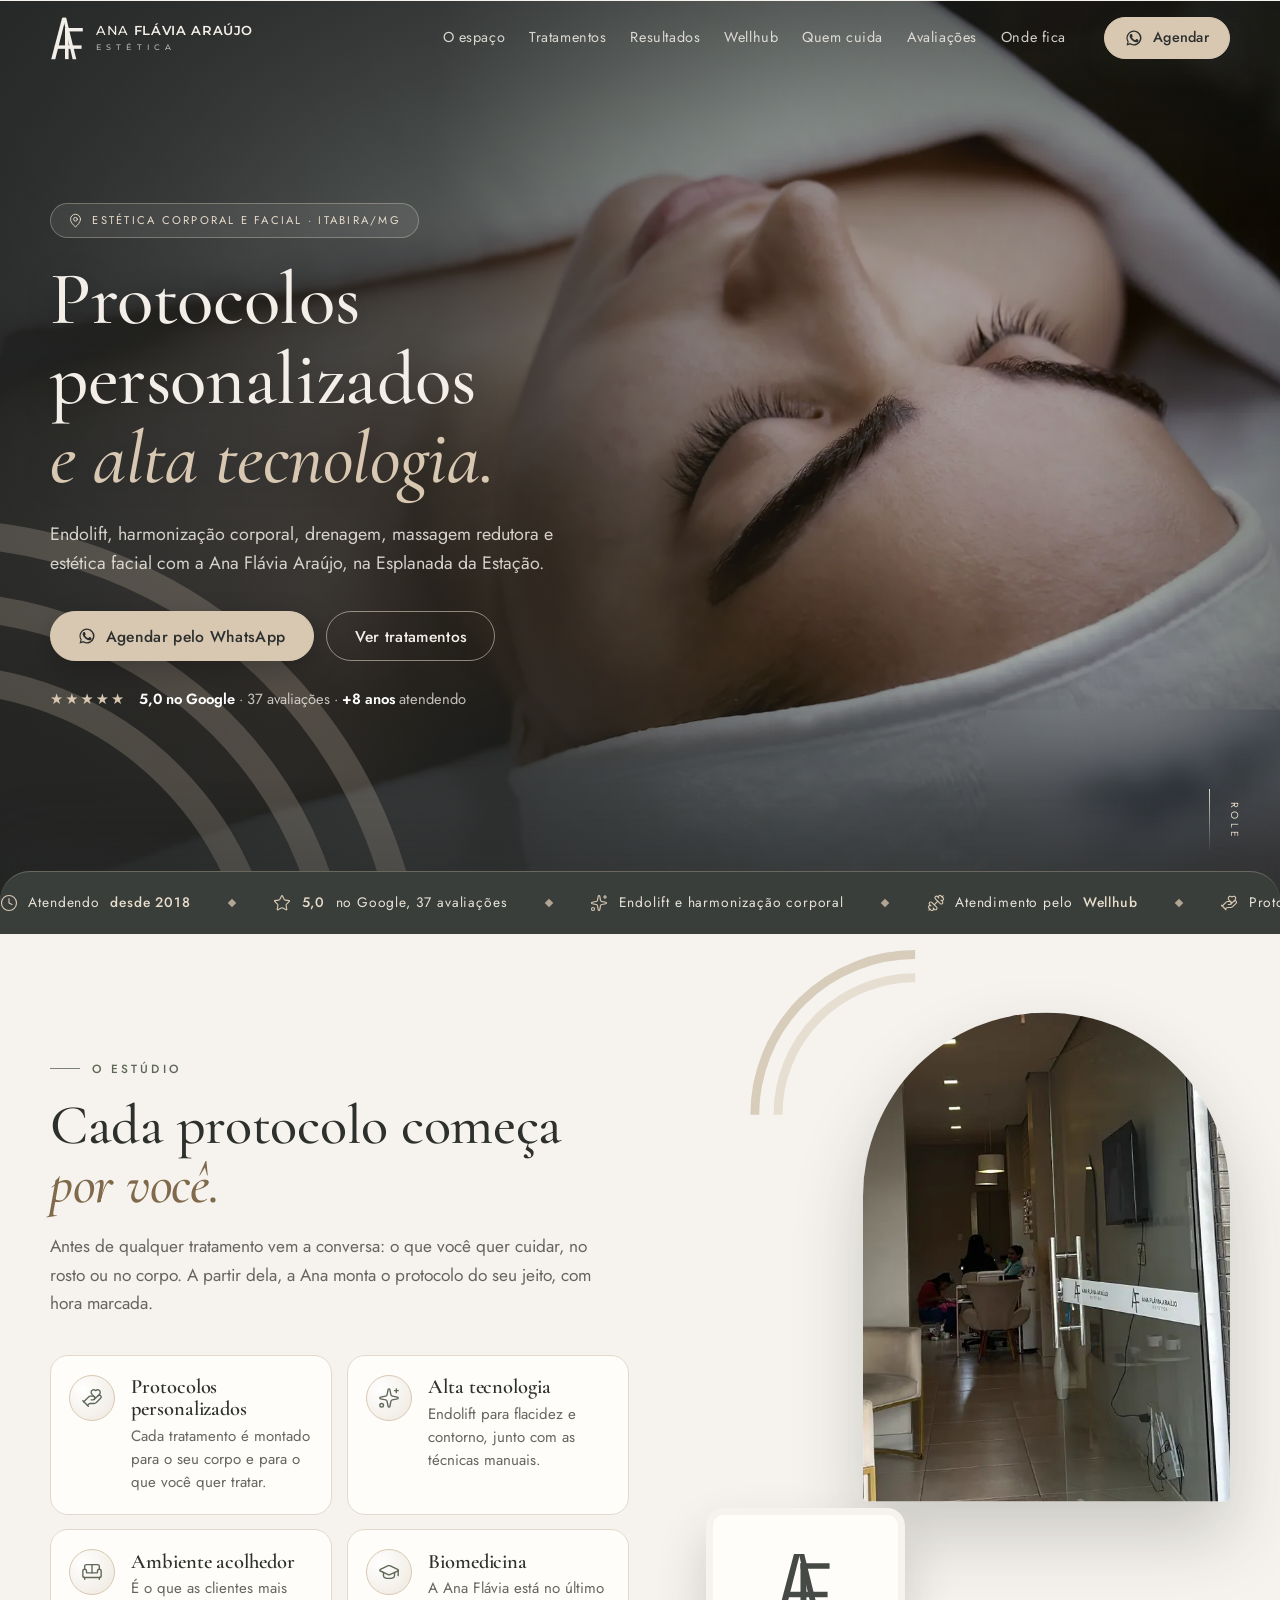
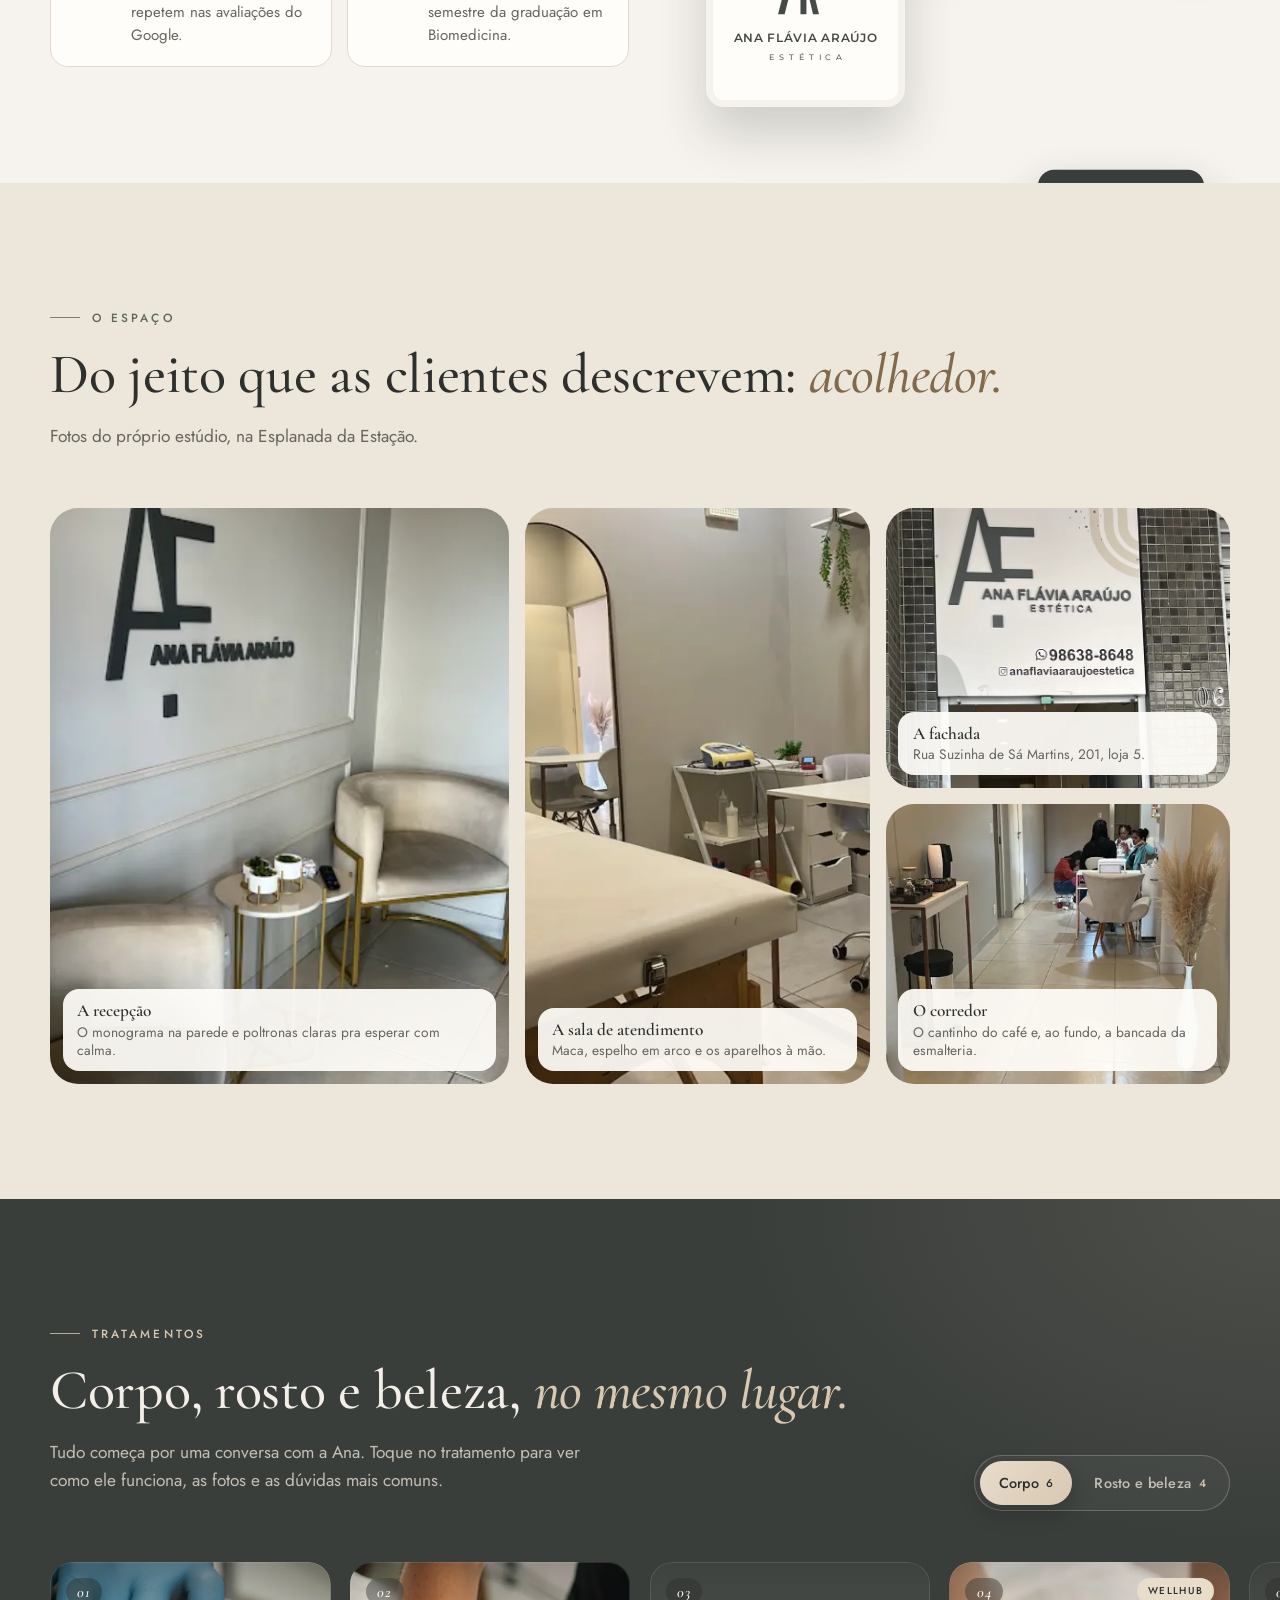
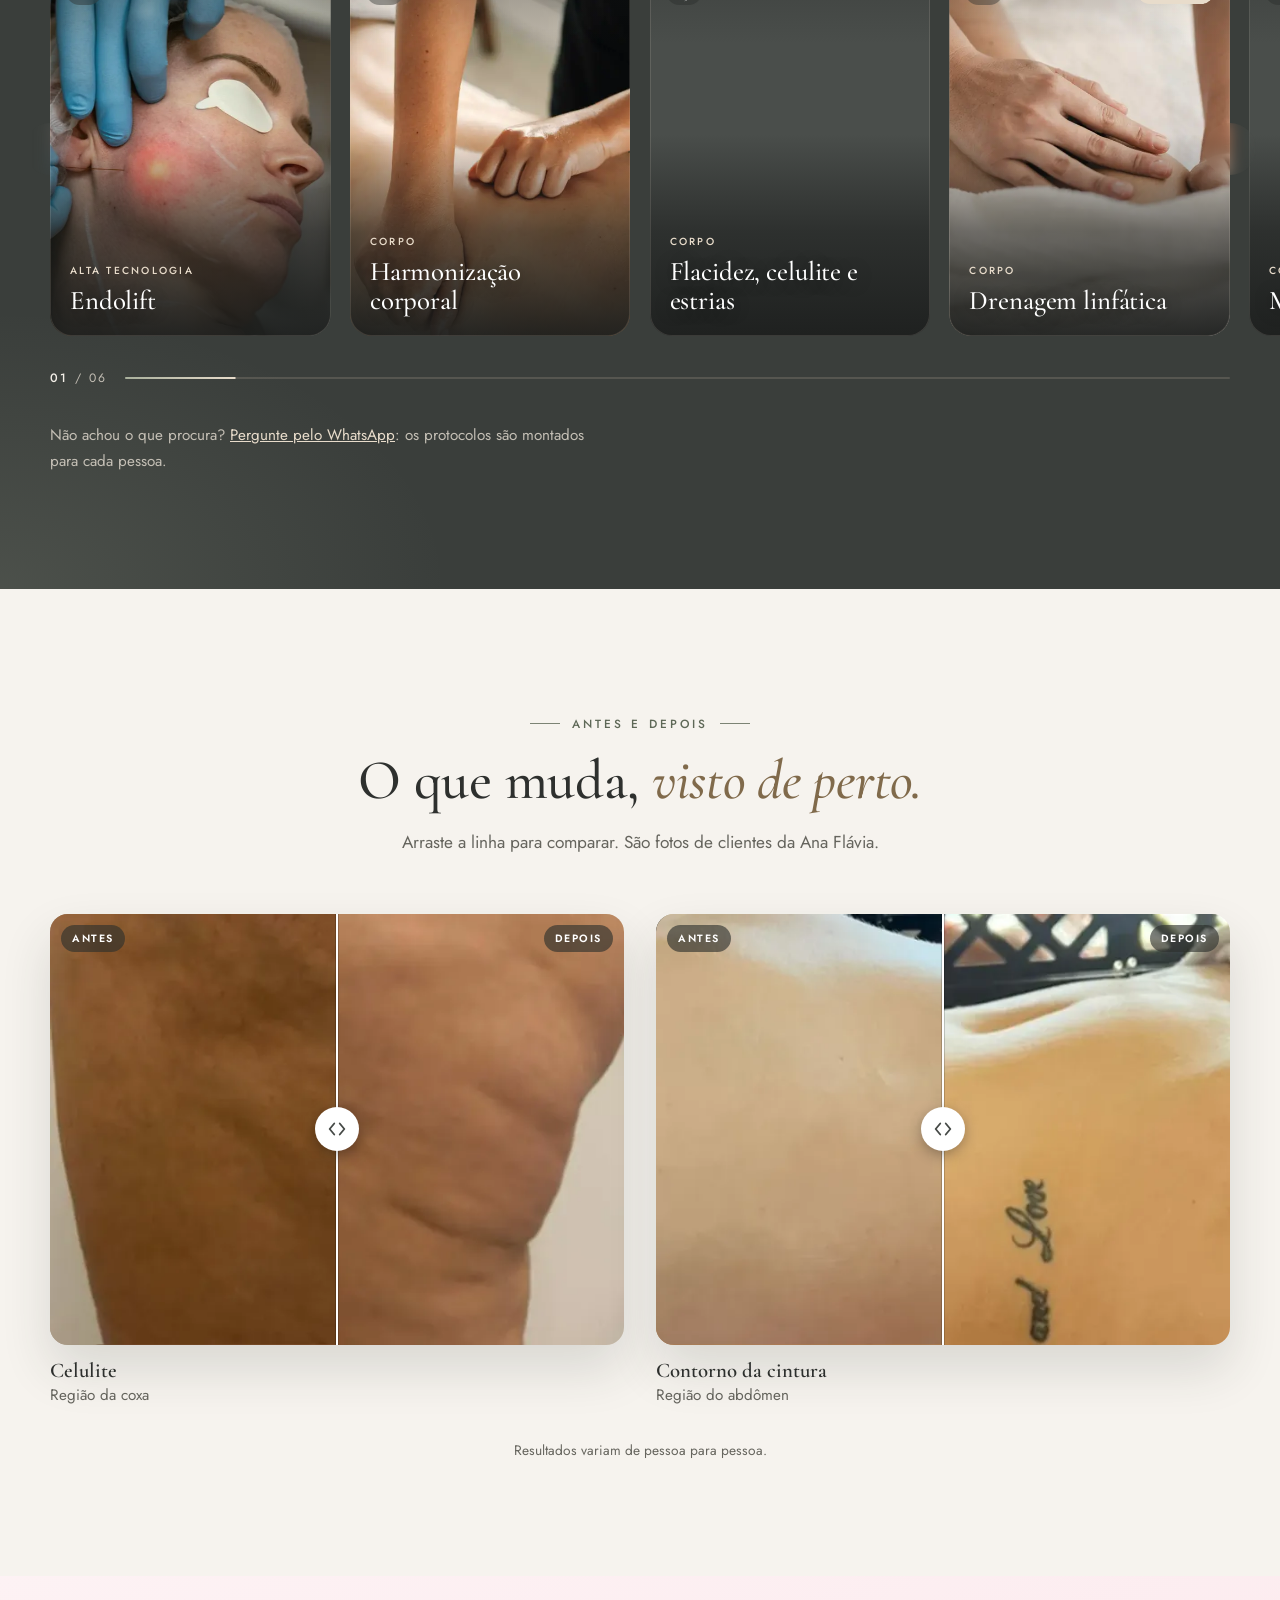
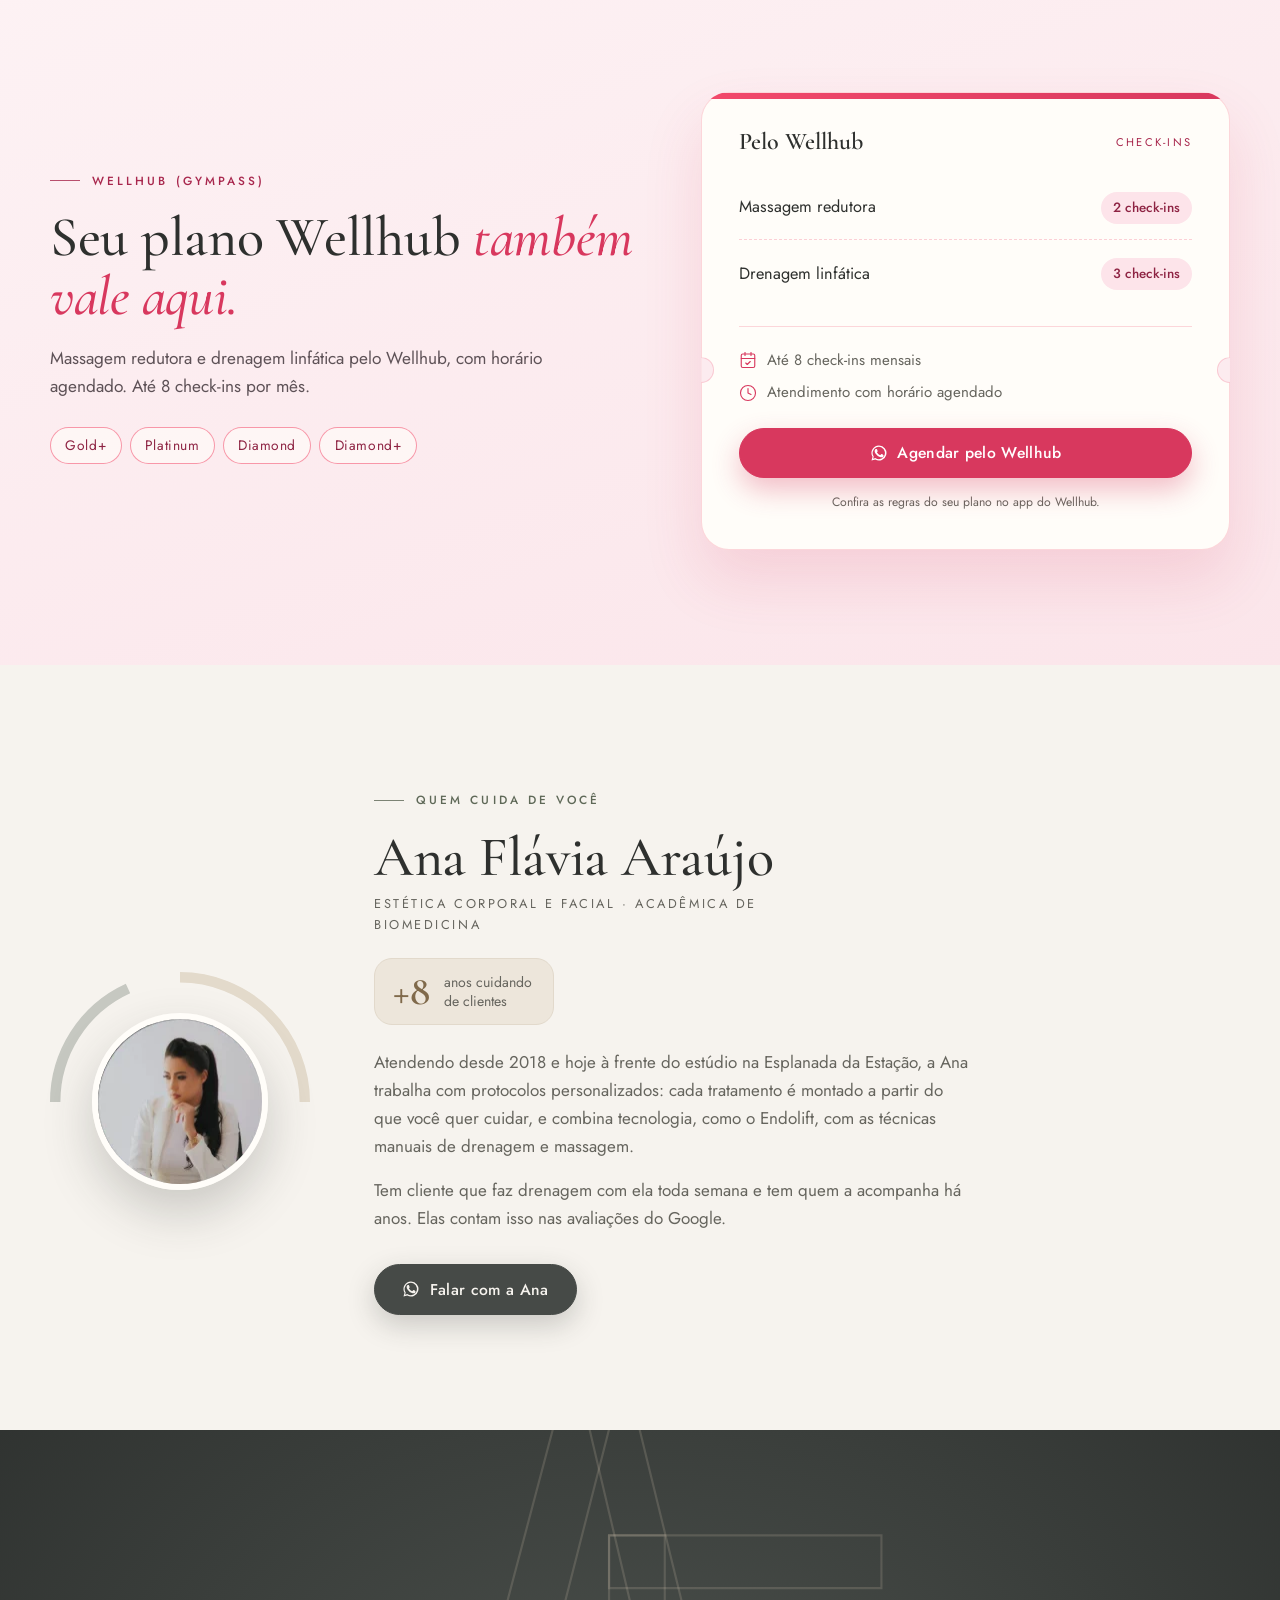
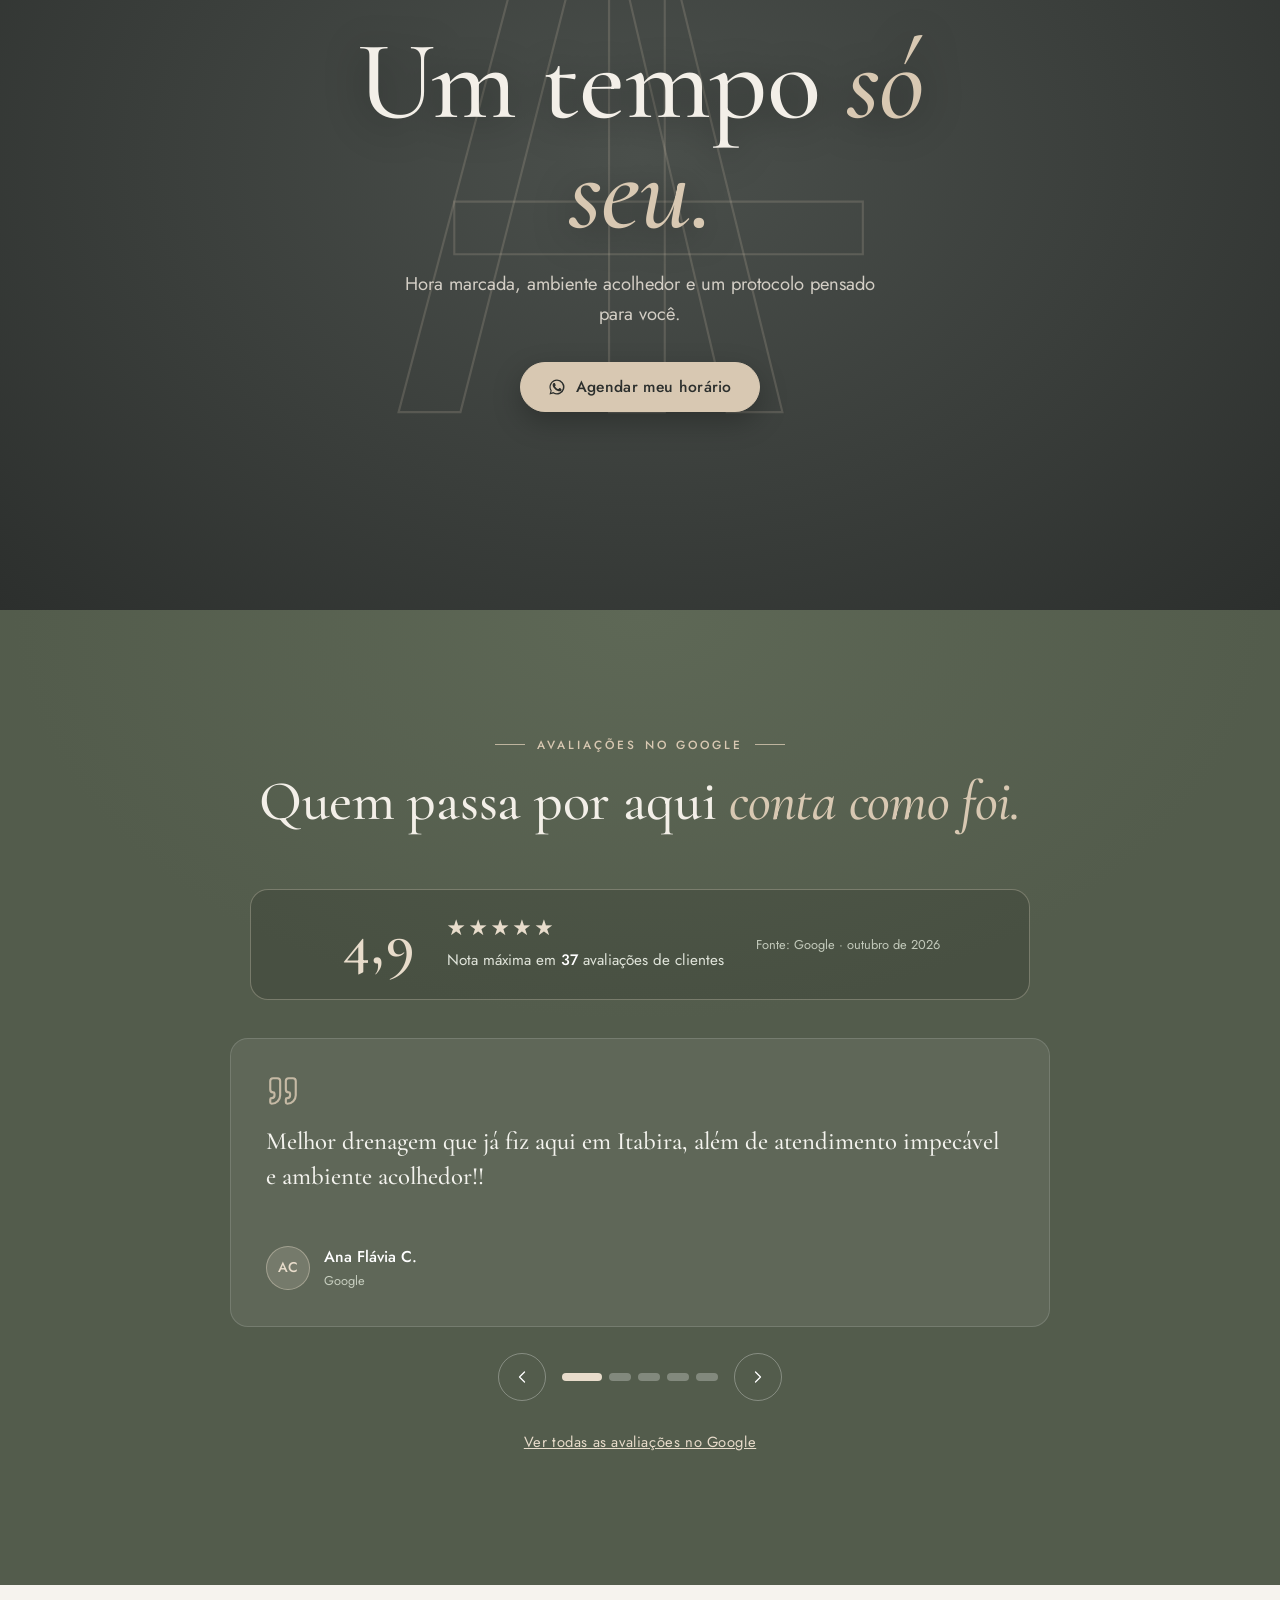
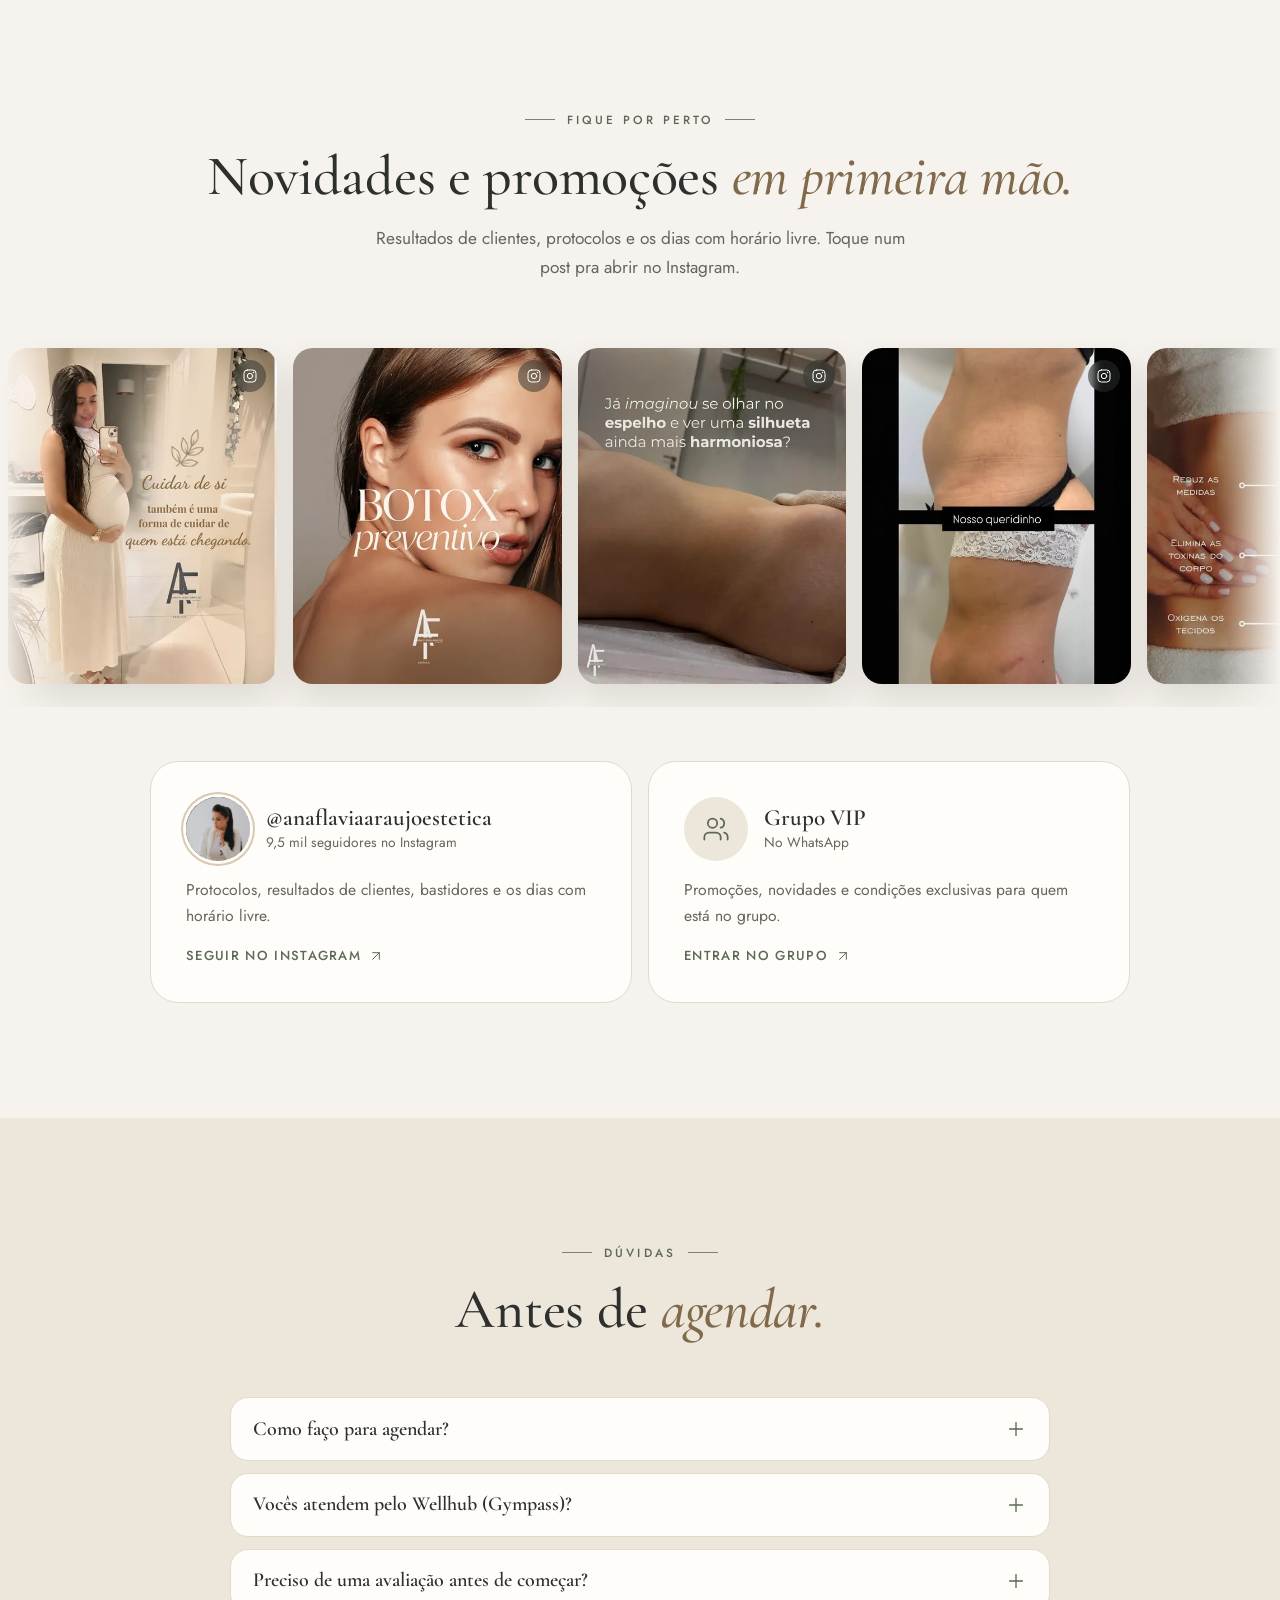
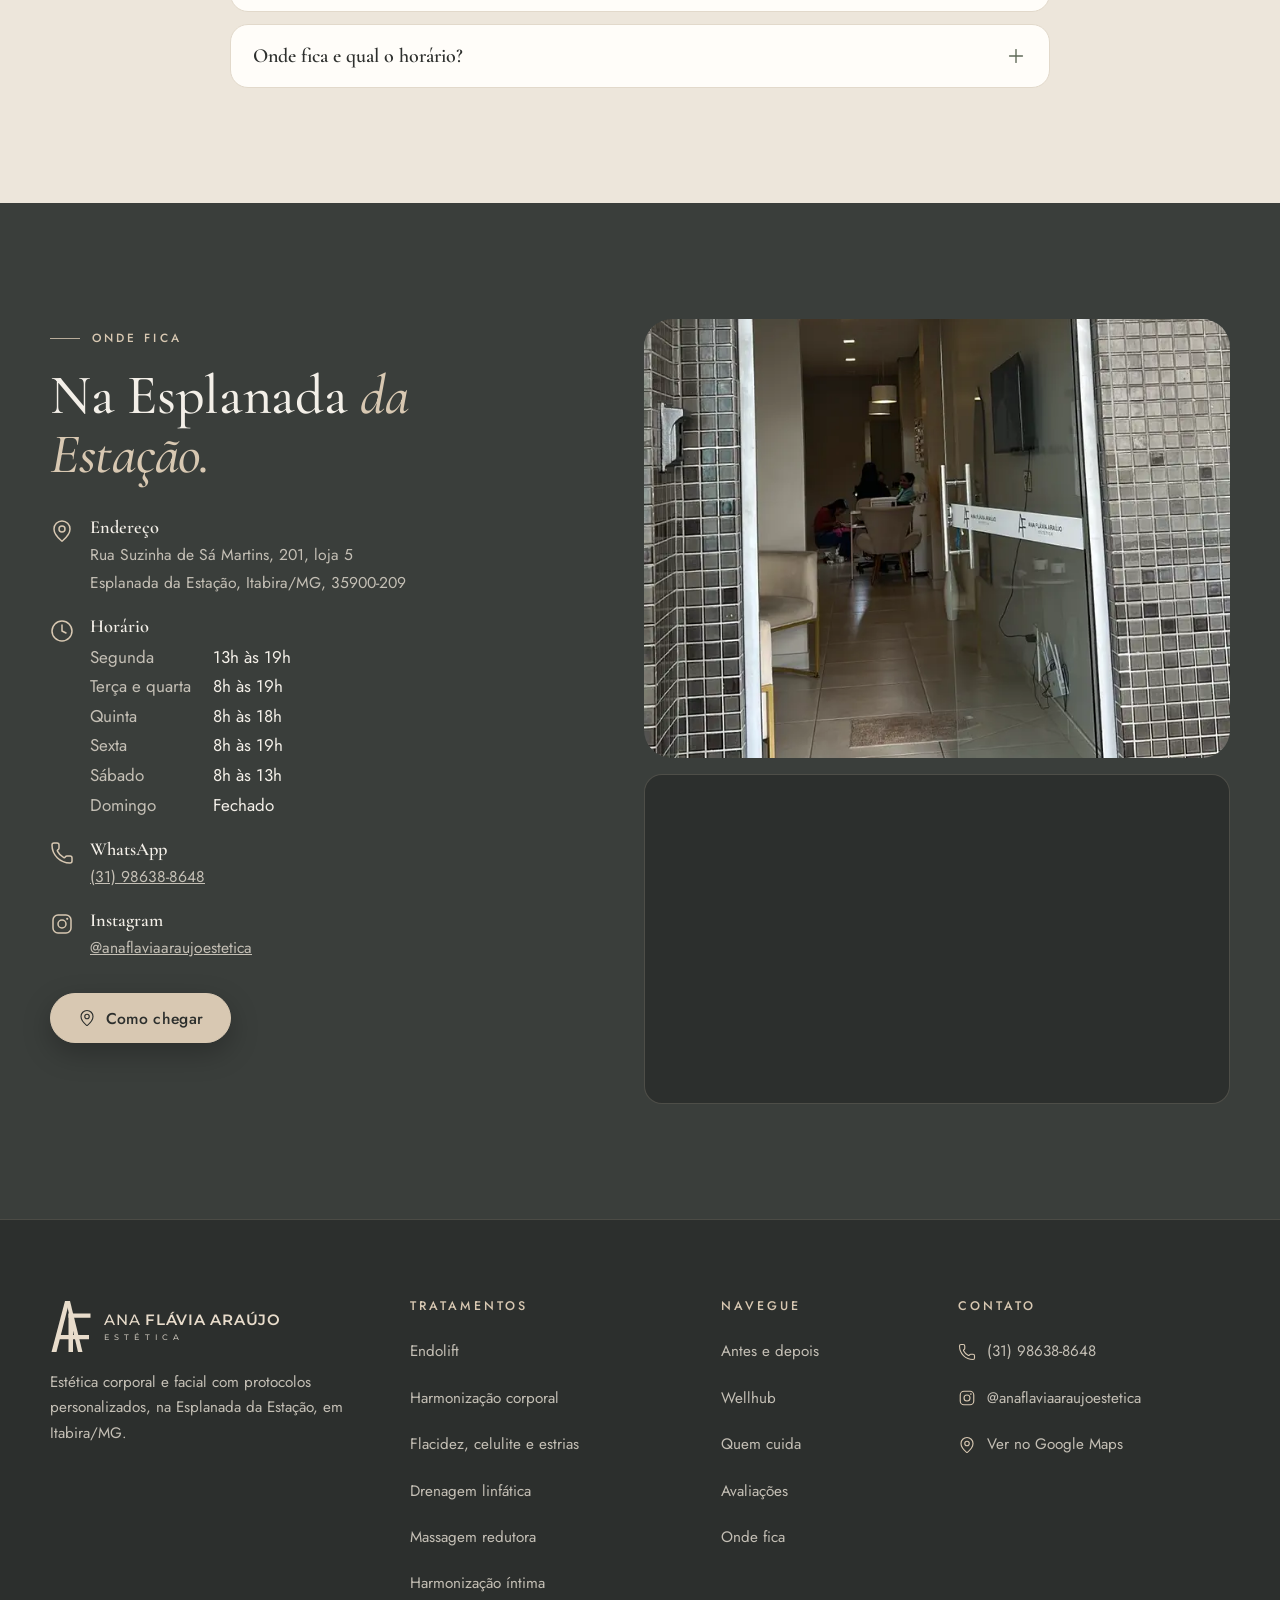
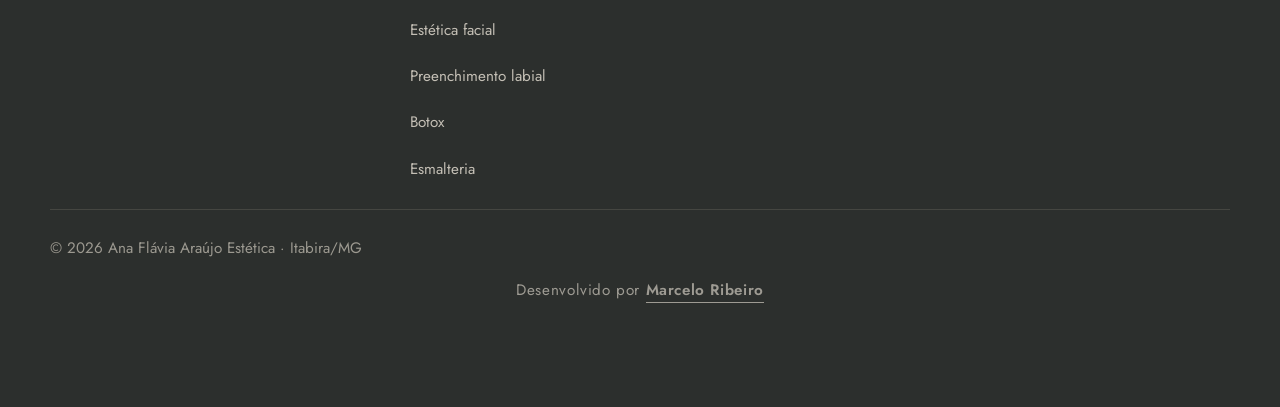
==== commit 9e2bdd22: "Ilustração da harmonização íntima com proporção de corpo e texto sem nome de produto não confirmado" ====
--- a/index.html
+++ b/index.html
@@ -1325,7 +1325,7 @@
               <span class="tcard__cat">Corpo</span>
               <h3>Harmonização íntima</h3>
               <div class="tcard__mais"><div>
-                <p class="tcard__txt">Volume, firmeza e hidratação com ácido hialurônico, com avaliação reservada.</p>
+                <p class="tcard__txt">Preenchimento para volume, firmeza e hidratação, com avaliação reservada.</p>
                 <span class="tcard__cta">Ver o tratamento<svg class="i" aria-hidden="true"><use href="#i-seta"/></svg></span>
               </div></div>
             </div>
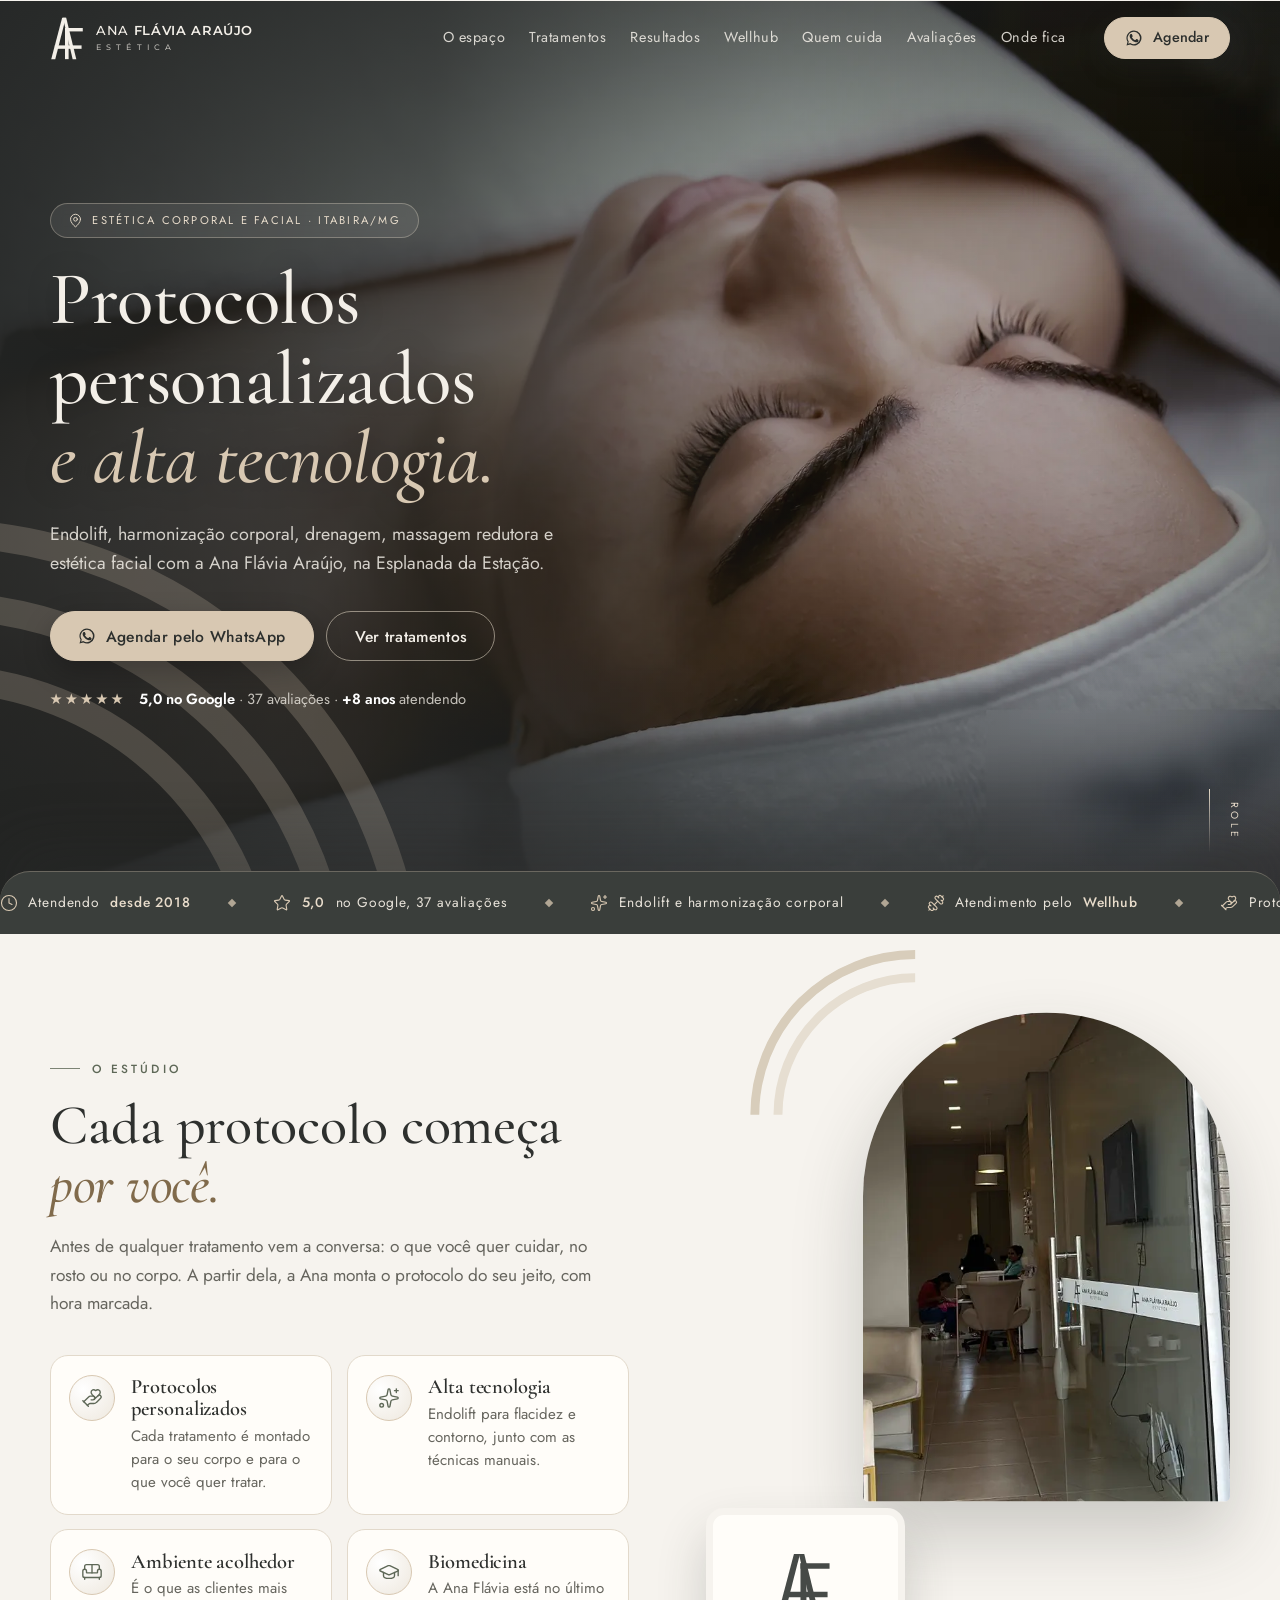
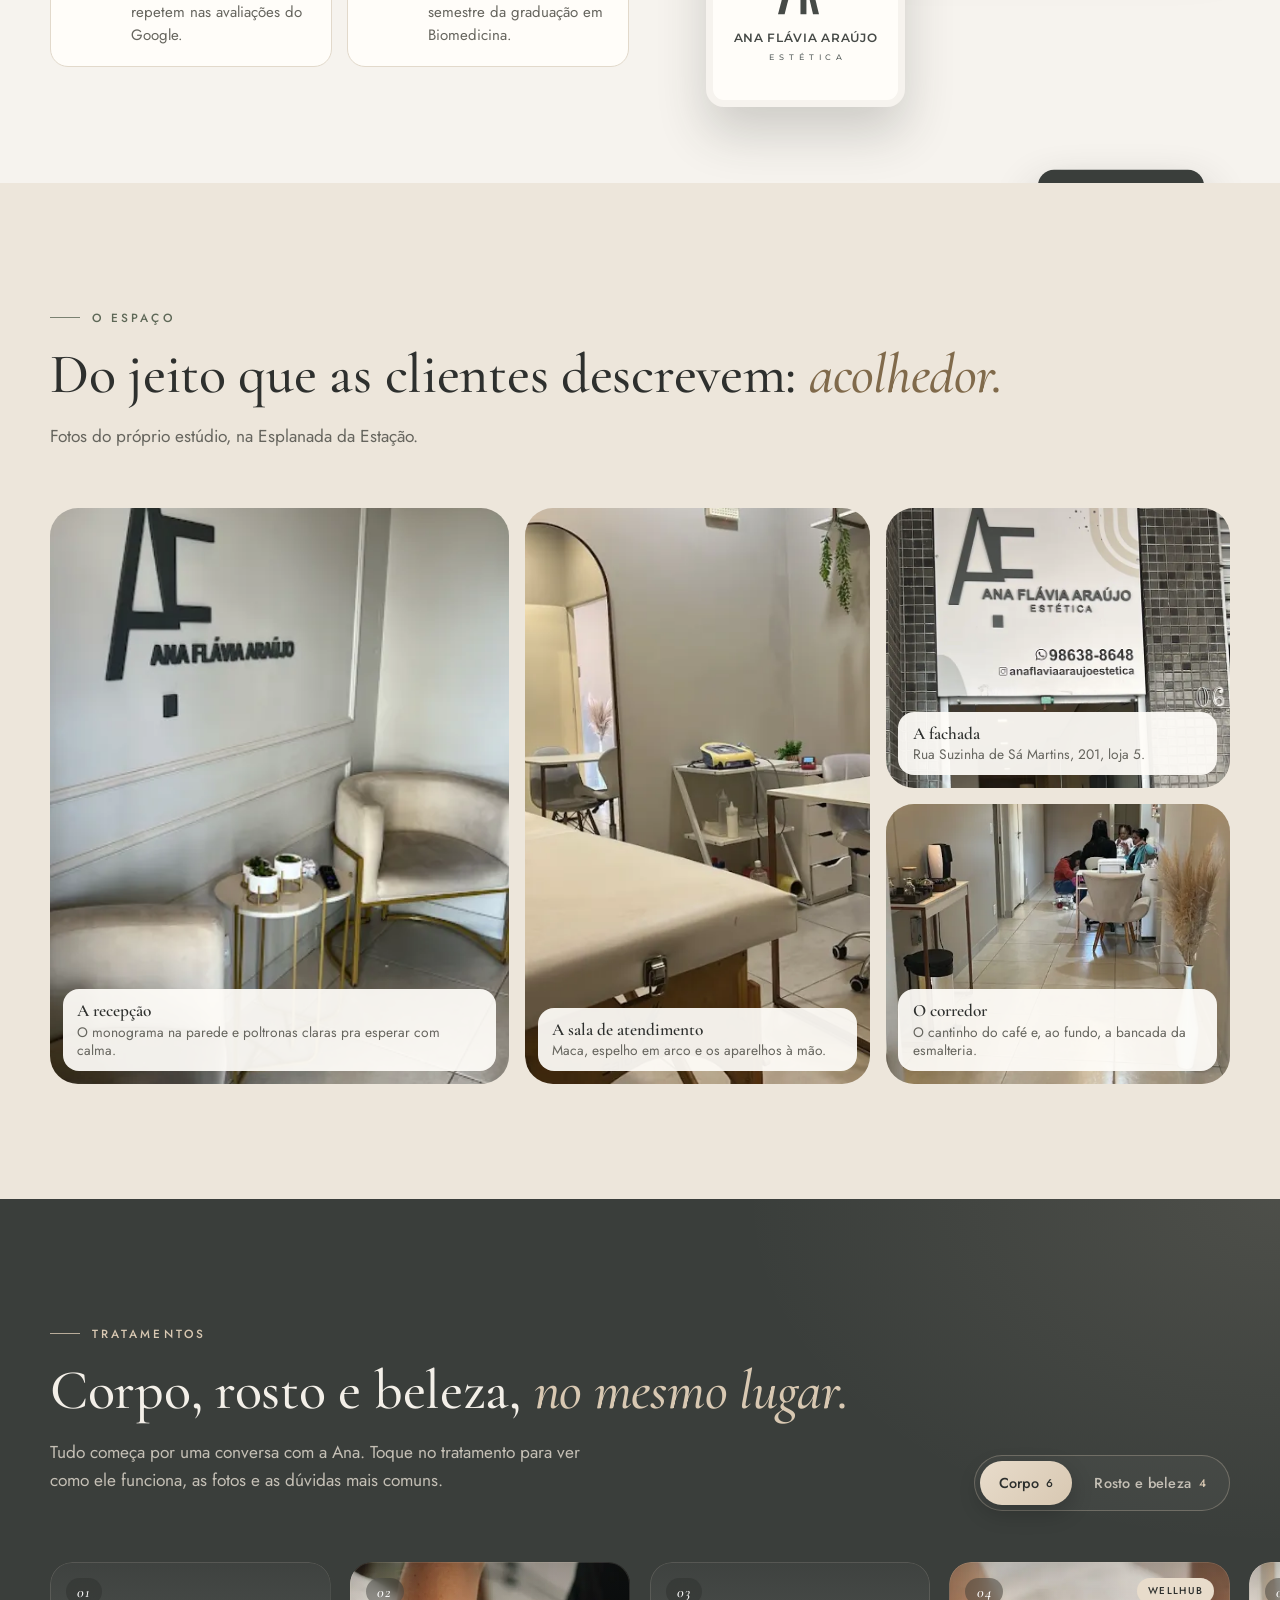
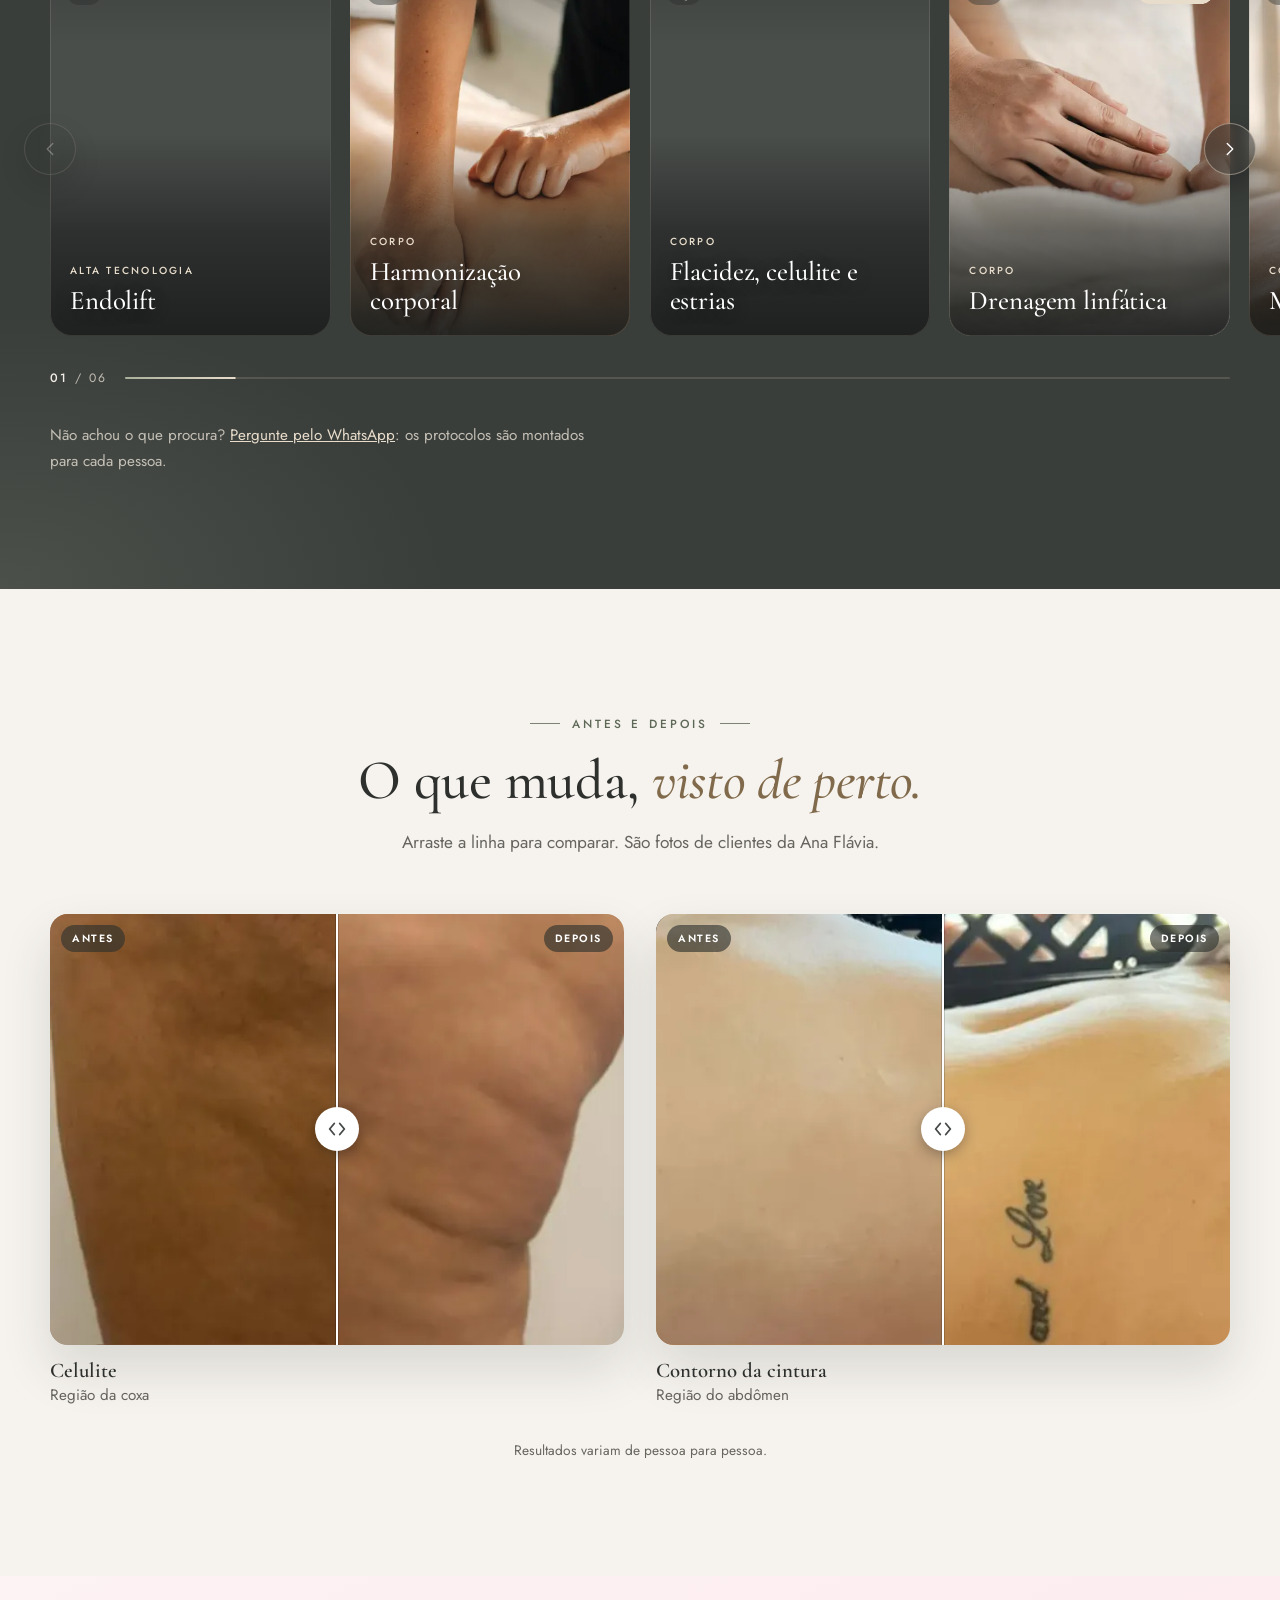
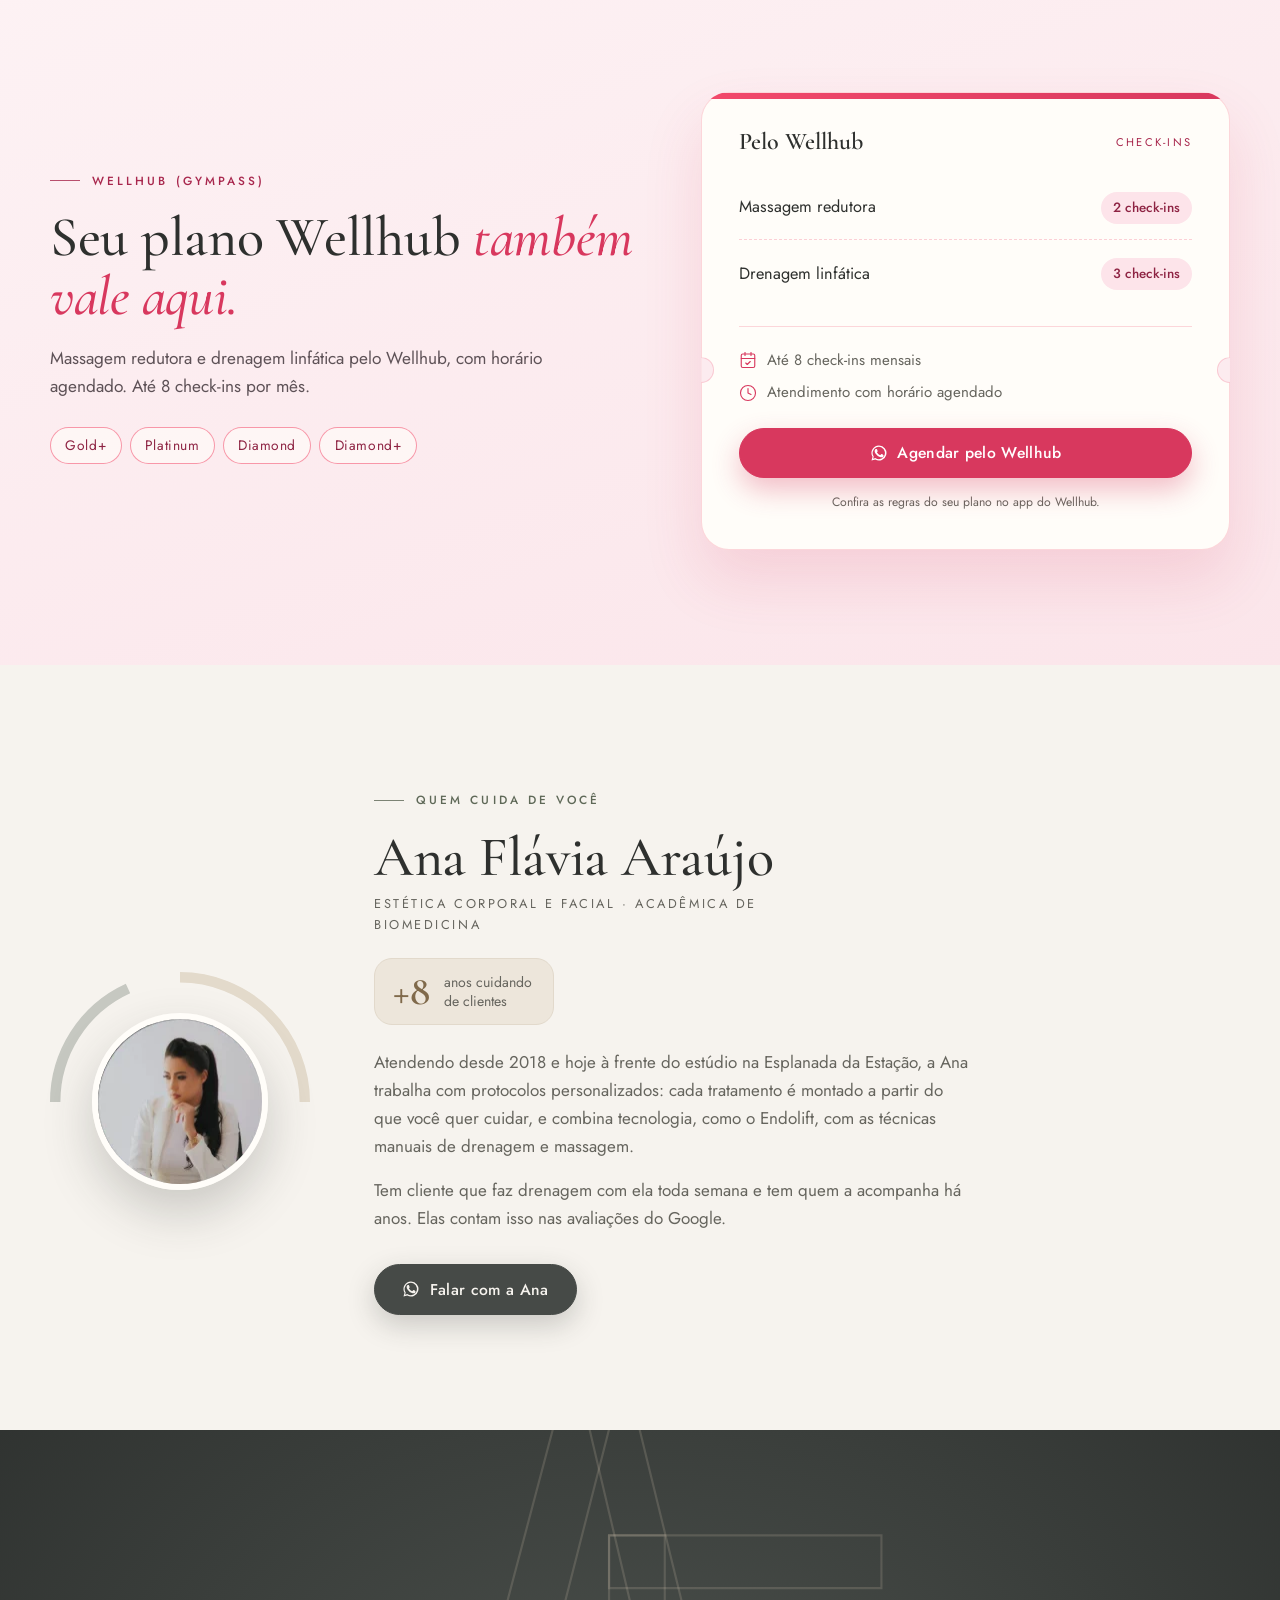
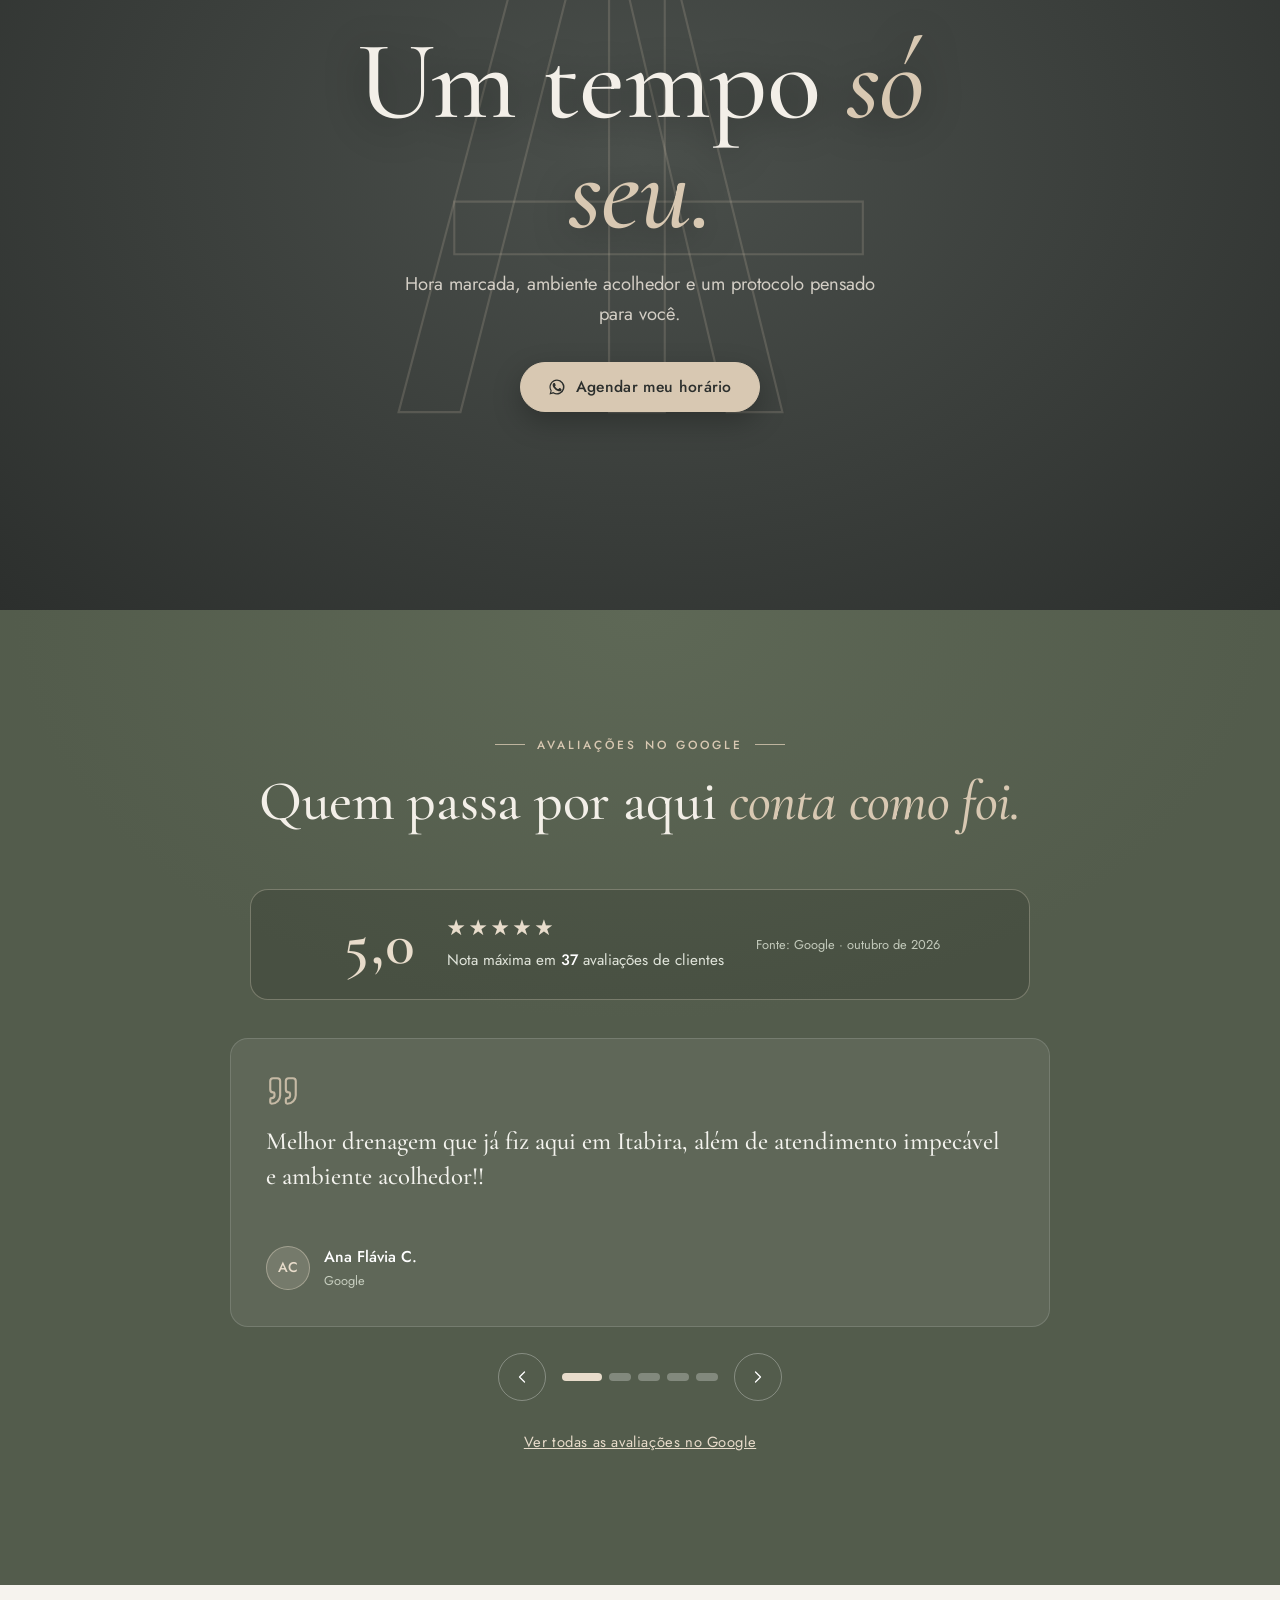
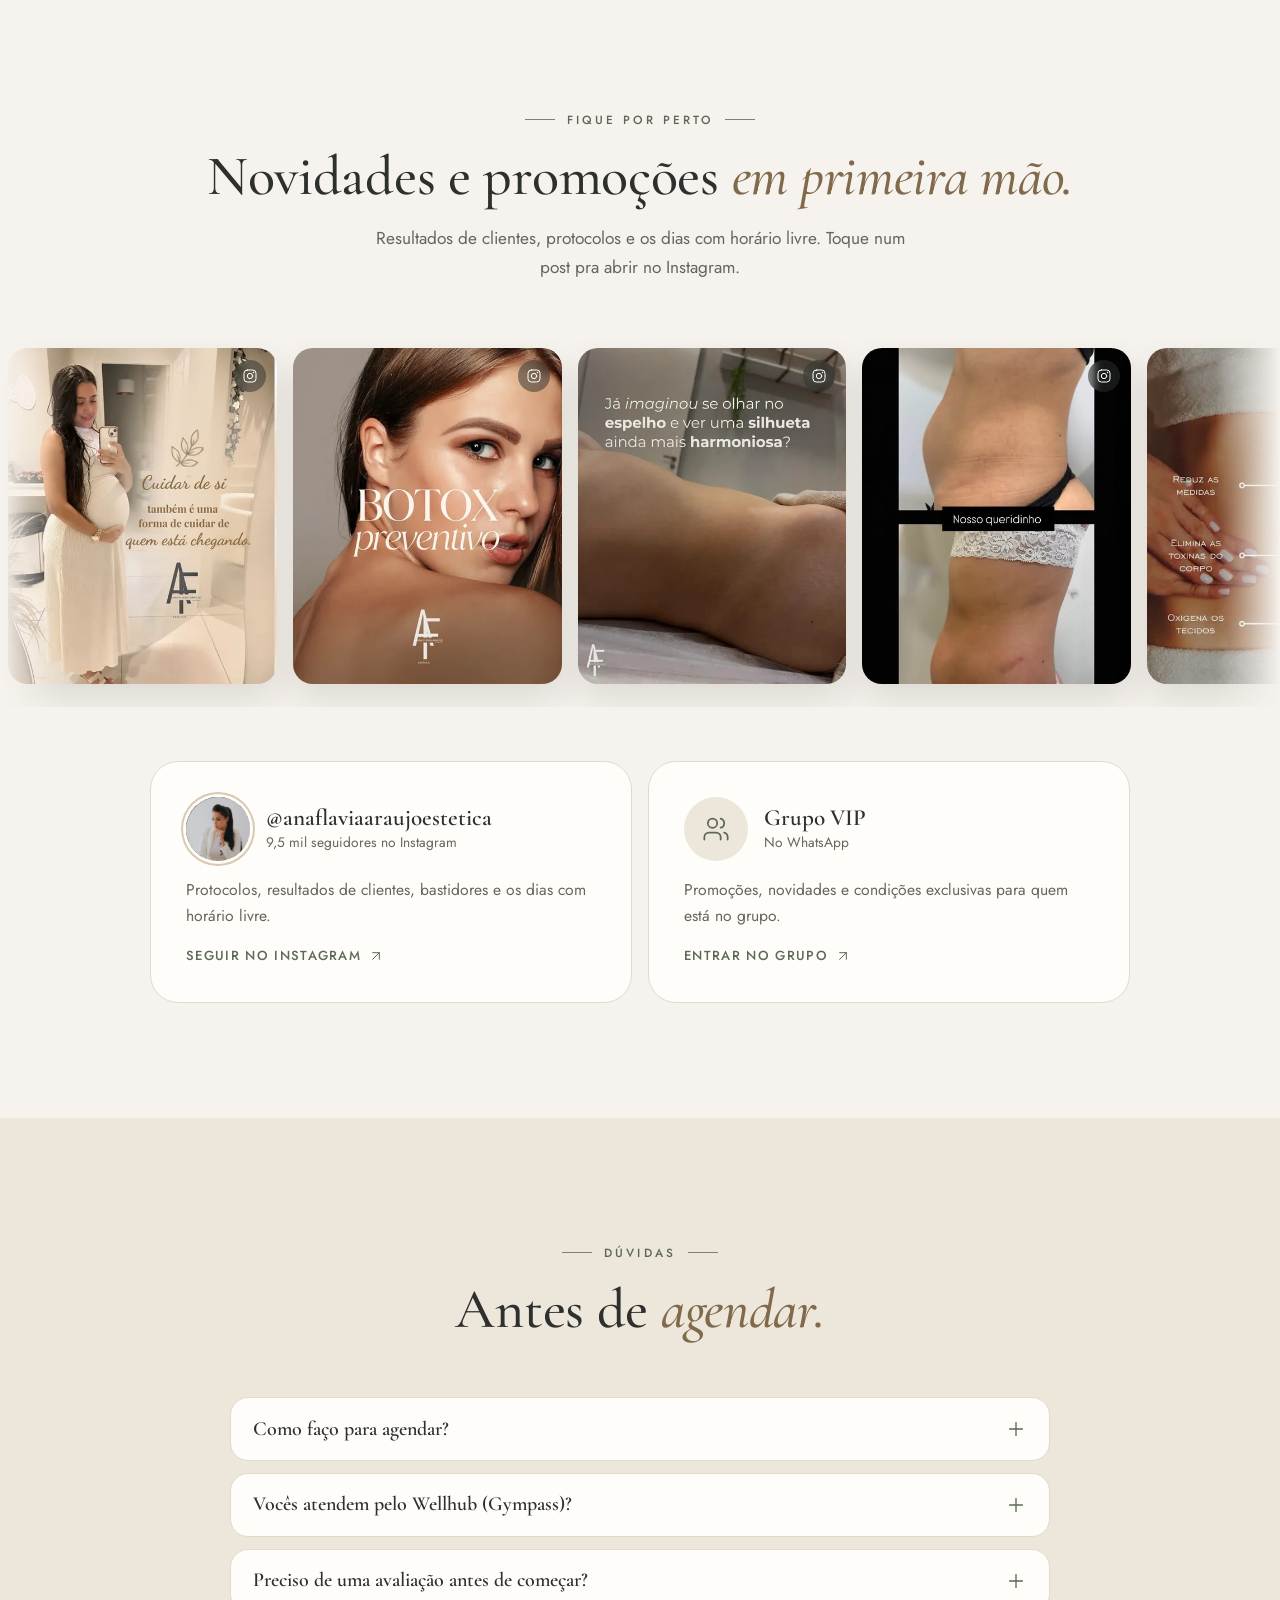
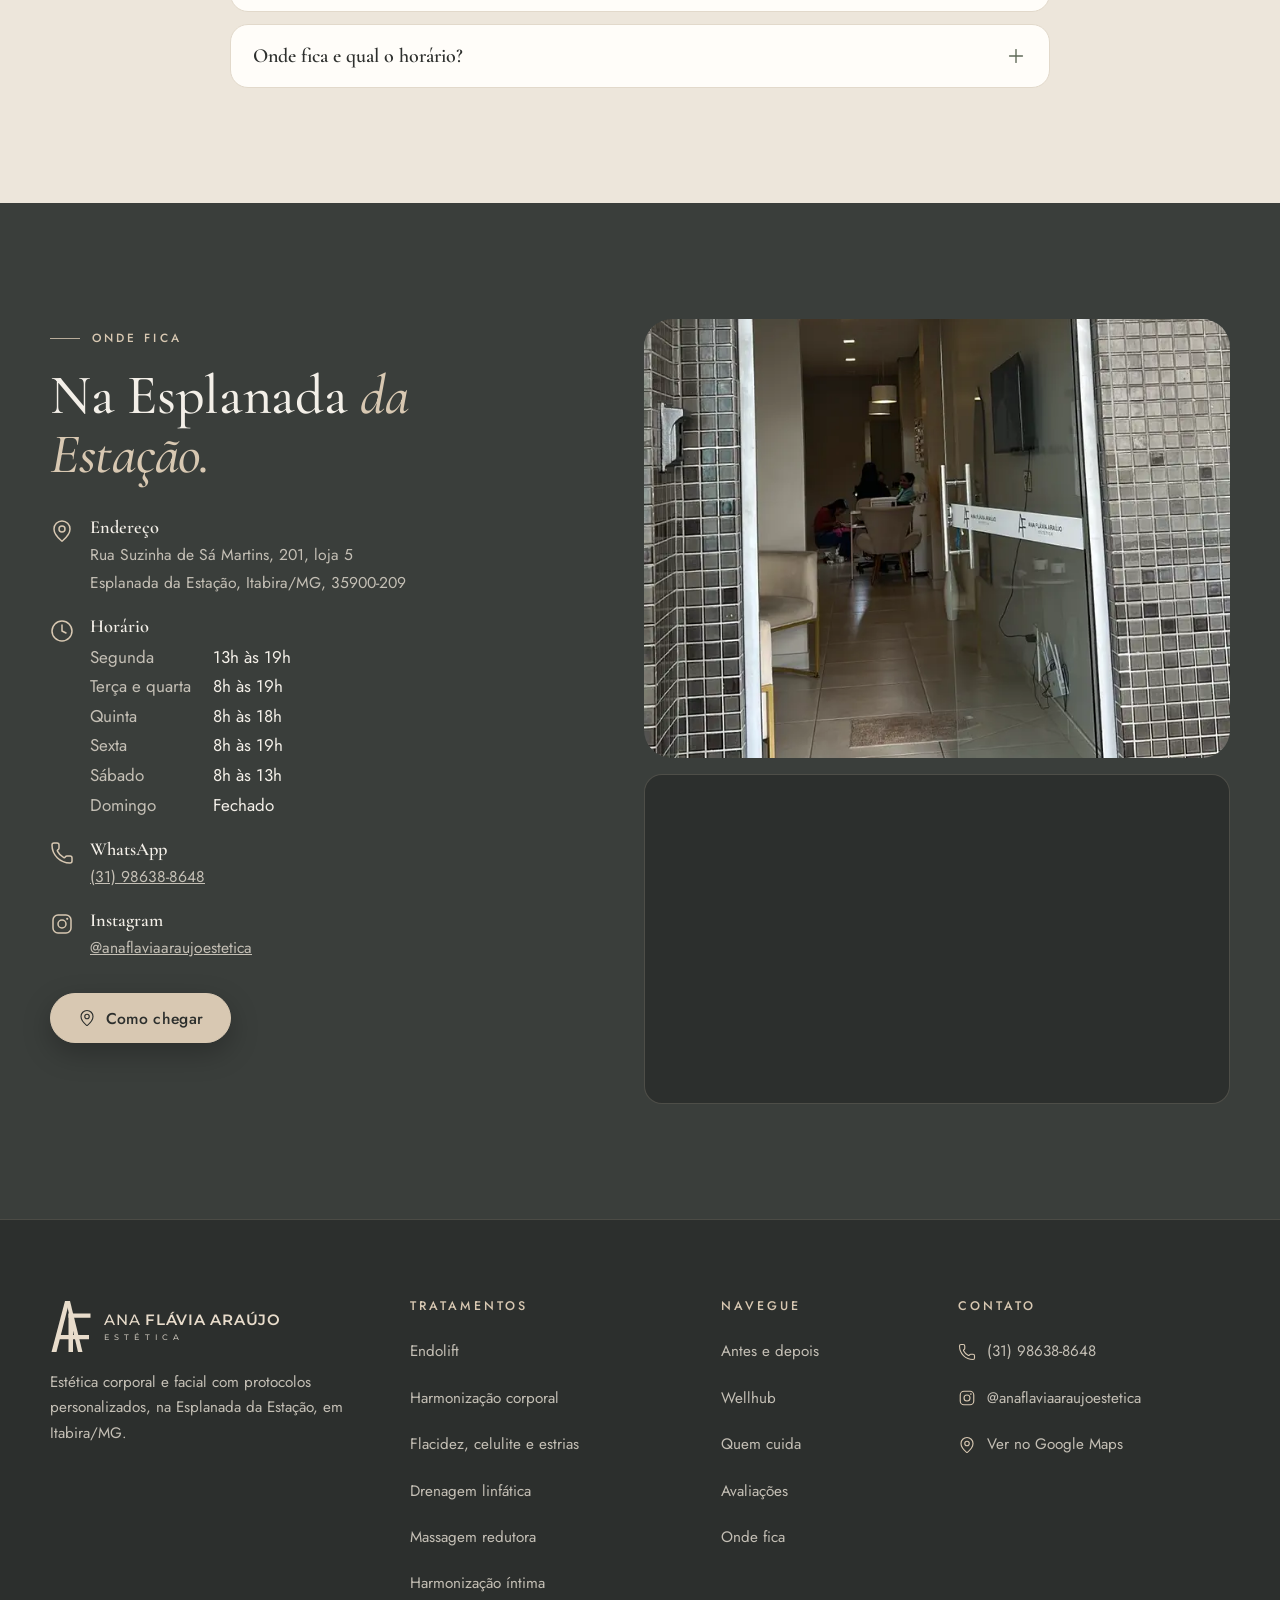
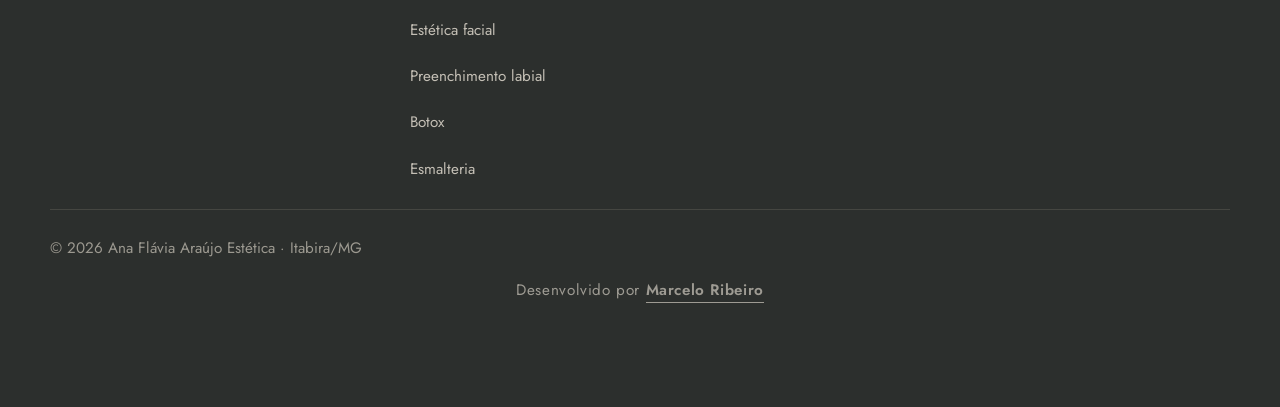
==== commit 2c480e00: "Hero coberto: seção vira camada opaca no celular, acaba o espaço vazio ao rolar na primeira abertura" ====
--- a/index.html
+++ b/index.html
@@ -394,6 +394,19 @@
    :where() zera a especificidade, secao com fundo proprio manda. */
 main > section:not(.hero),.rodape{position:relative;z-index:1}
 :where(main > section:not(.hero)){background-color:var(--creme)}
+/* Na tela de toque cada secao vira camada propria, recortada na propria
+   caixa e de fundo solido: o navegador a trata como opaca, e bloco ainda nao
+   pintado sai na cor da secao em vez de mostrar o hero travado por tras (o
+   "espaco vazio" ao rolar logo na primeira abertura, 21/10/2026). A faixa fica
+   fora: canto redondo e sombra nao sao opacos. Secao com fundo so de degrade
+   precisa da cor por baixo, senao nao conta (main > ganha da regra de degrade,
+   que vem depois). */
+@media (hover:none){
+  main > section:not(.hero):not(.faixa){will-change:transform;overflow:clip}
+  main > .secao--wellhub{background-color:#FBE5EA}
+  main > .exp{background-color:var(--grafite-3)}
+  main > .avaliacoes-secao{background-color:var(--salvia-funda)}
+}
 .faixa{
   margin-top:-30px;border-radius:30px 30px 0 0;
   background:var(--grafite);border-top:1px solid rgba(216,200,178,.3);
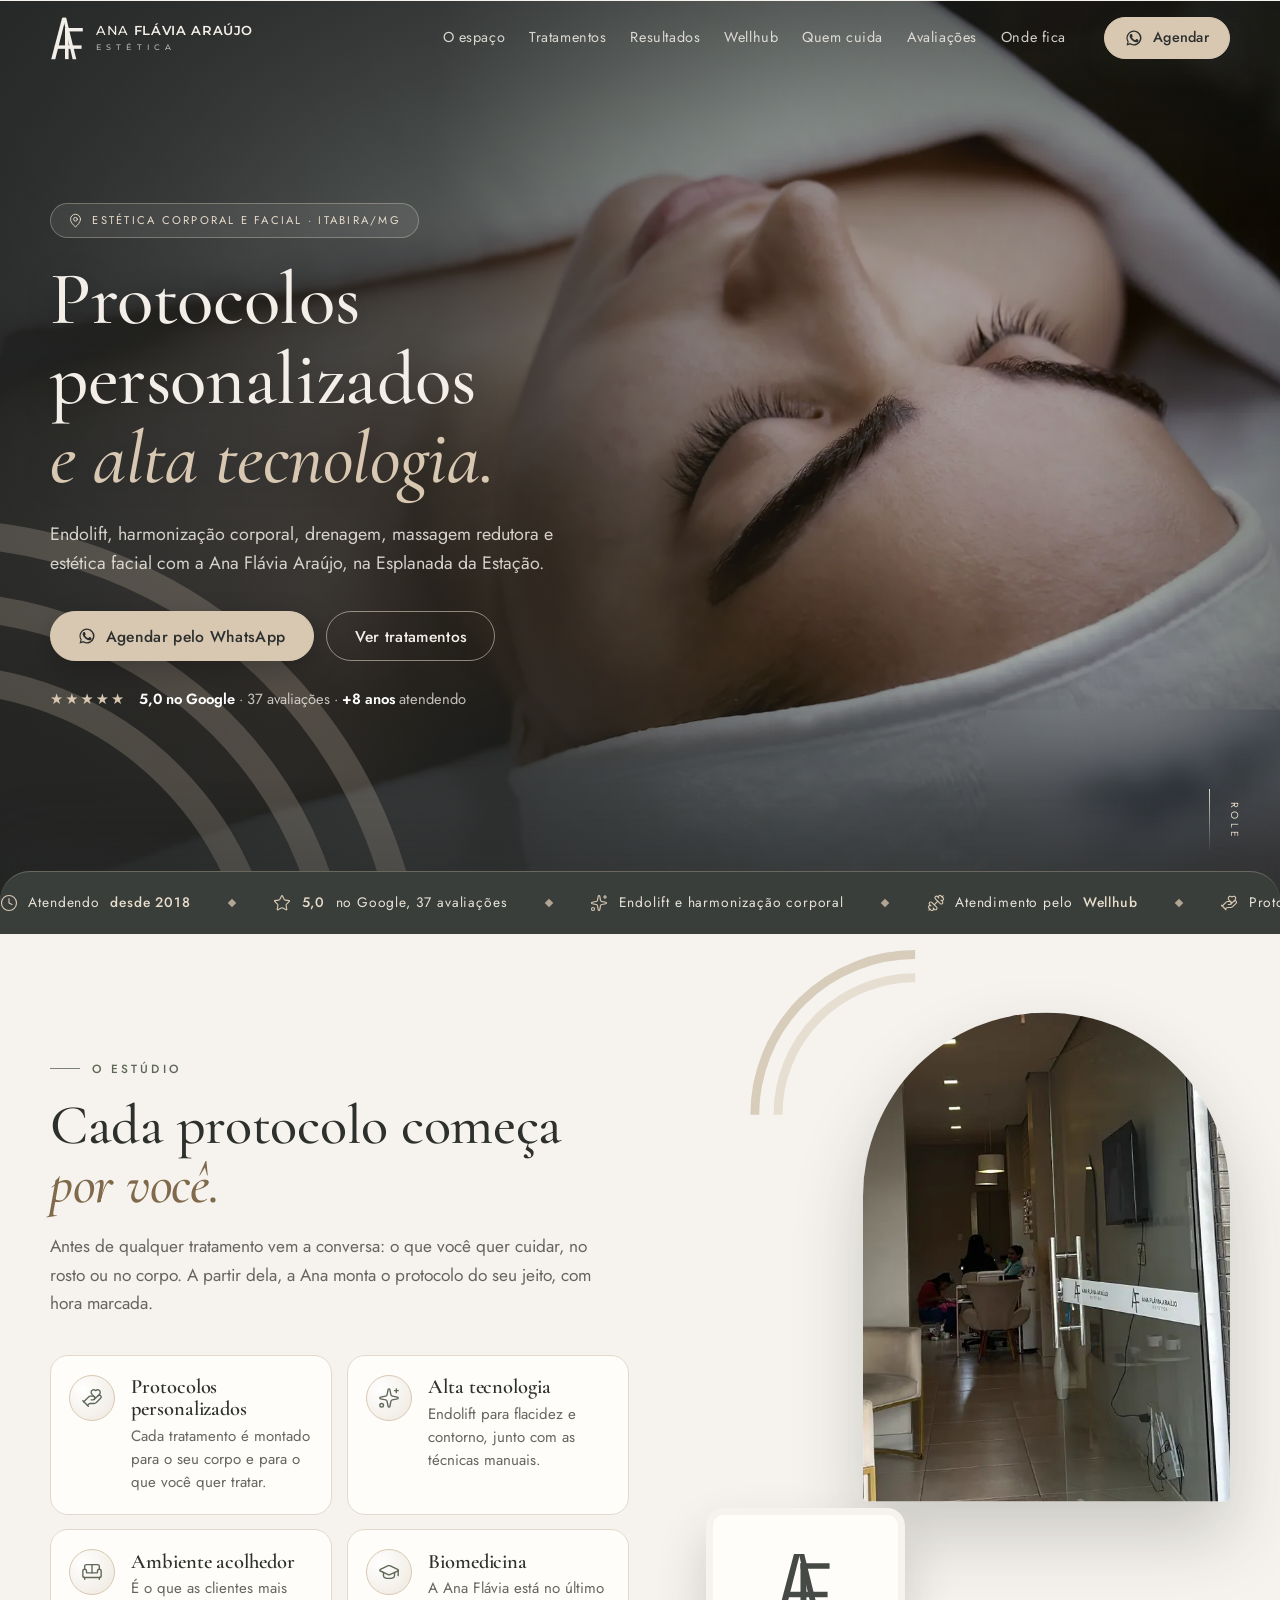
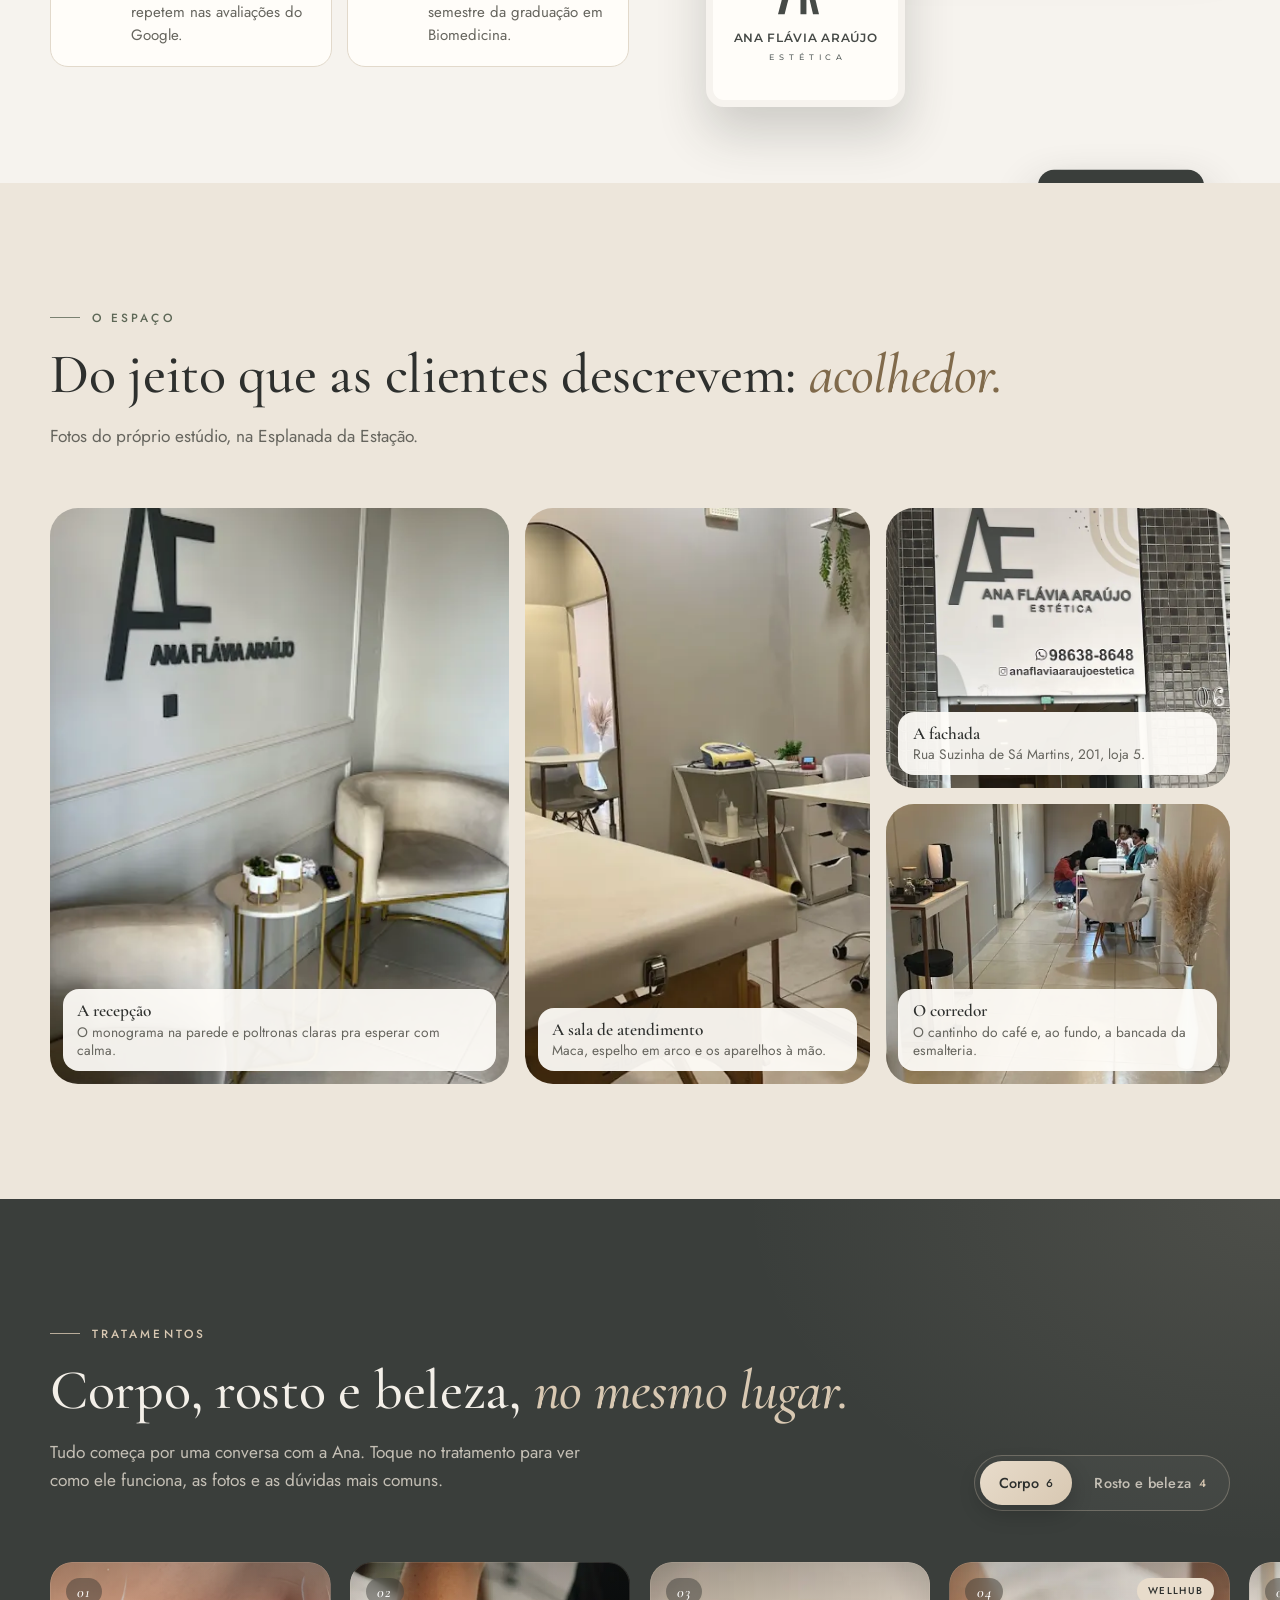
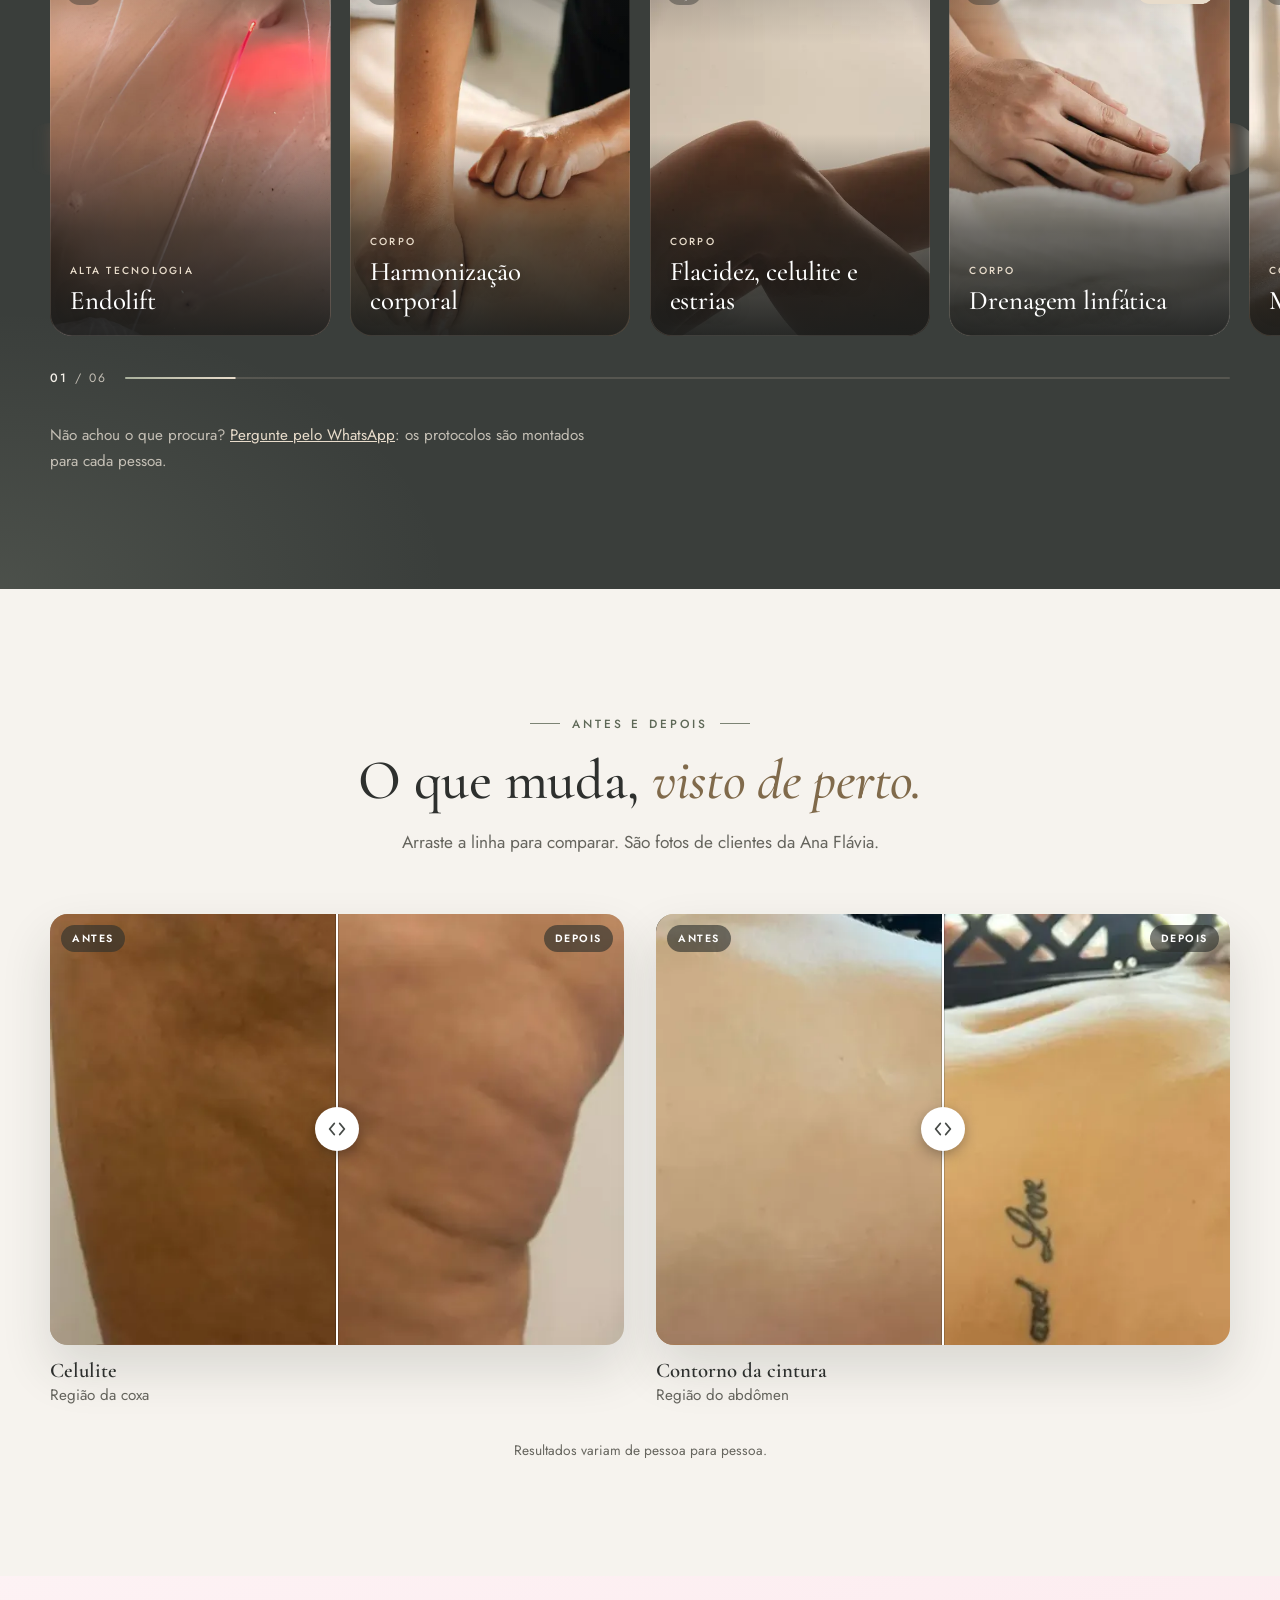
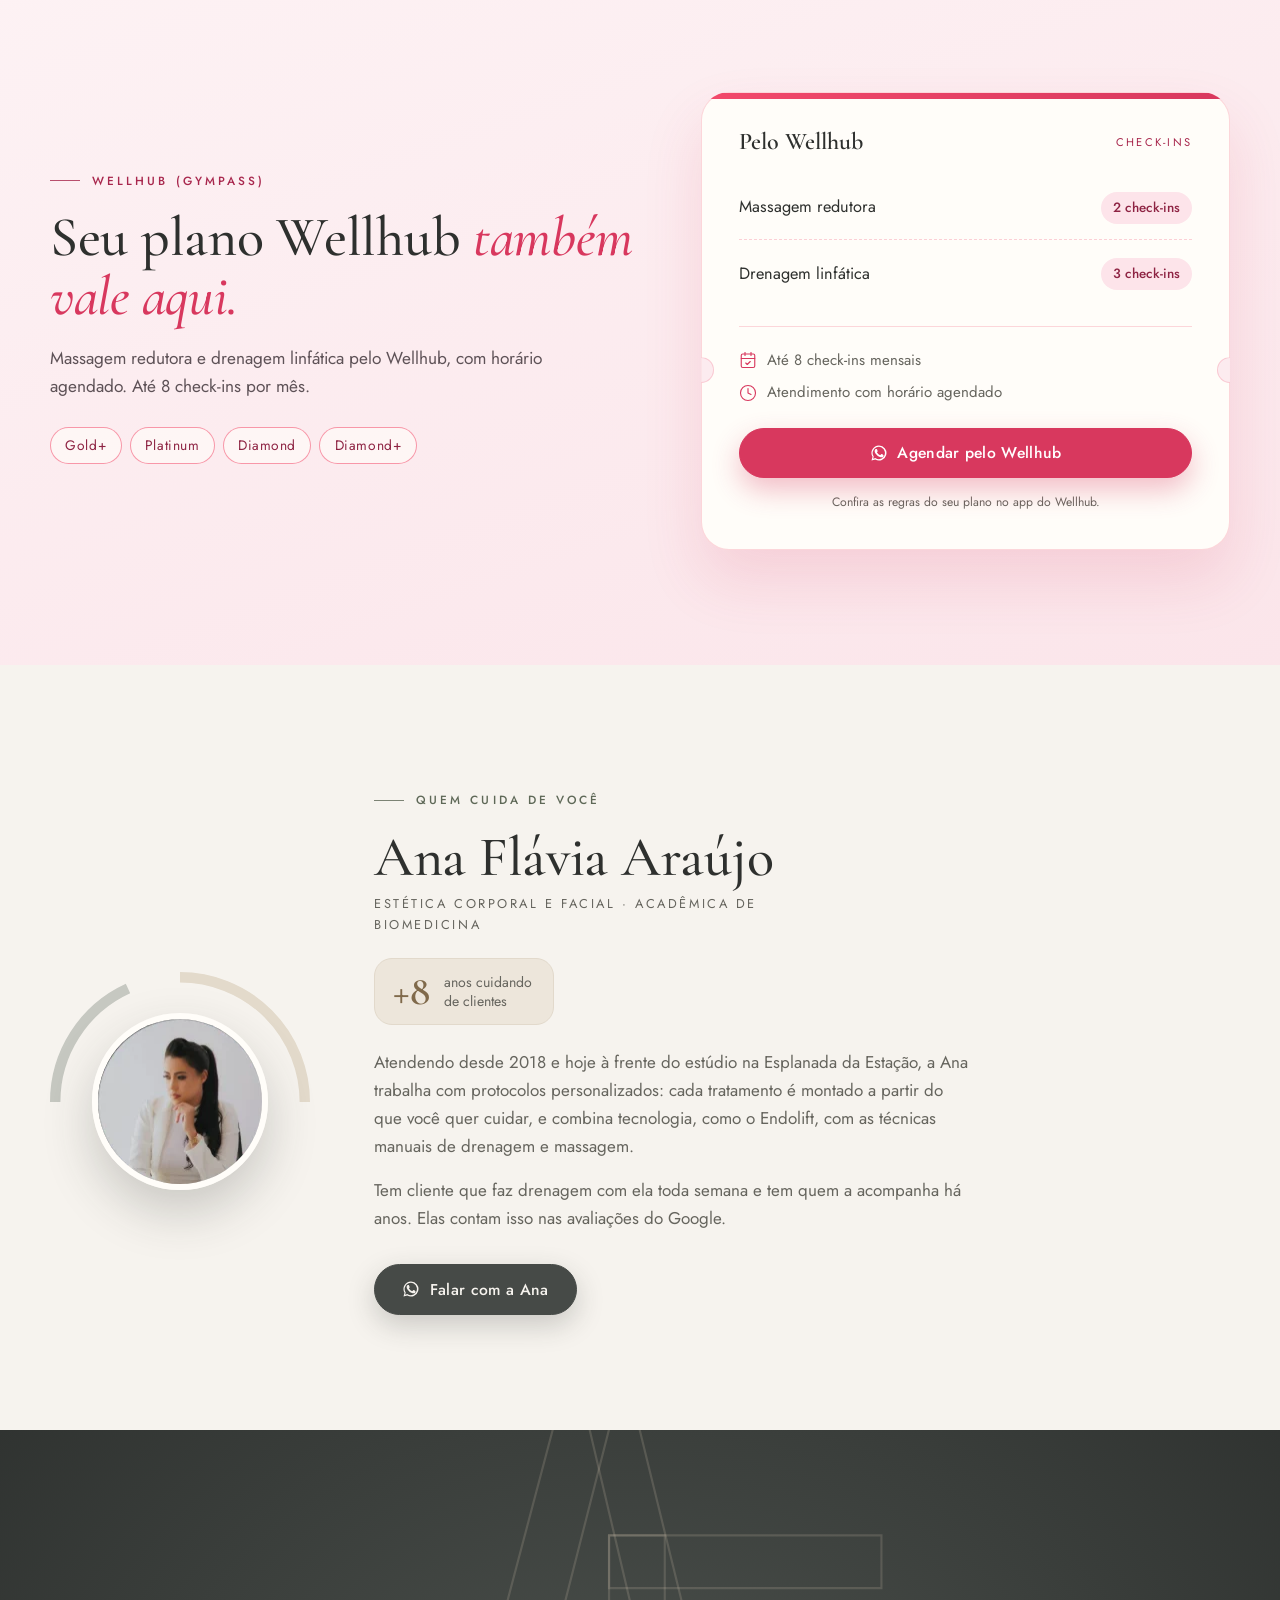
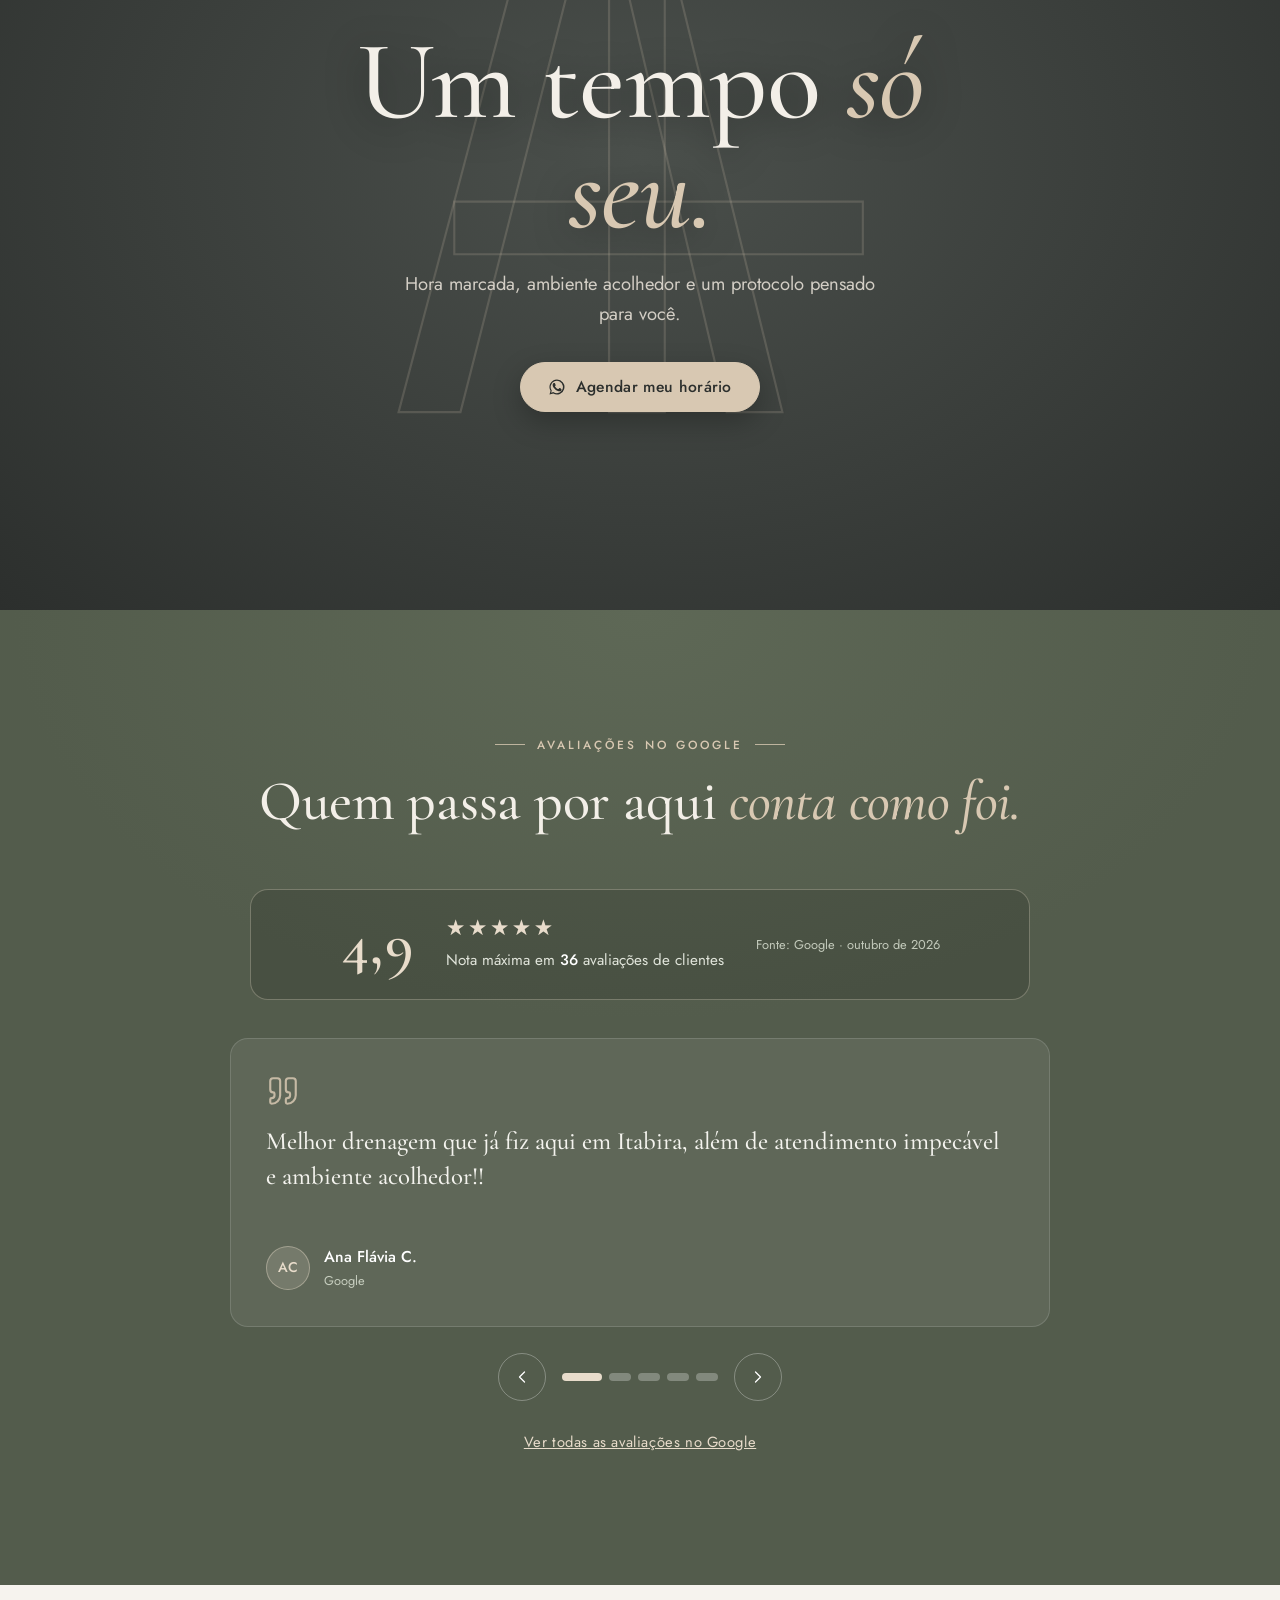
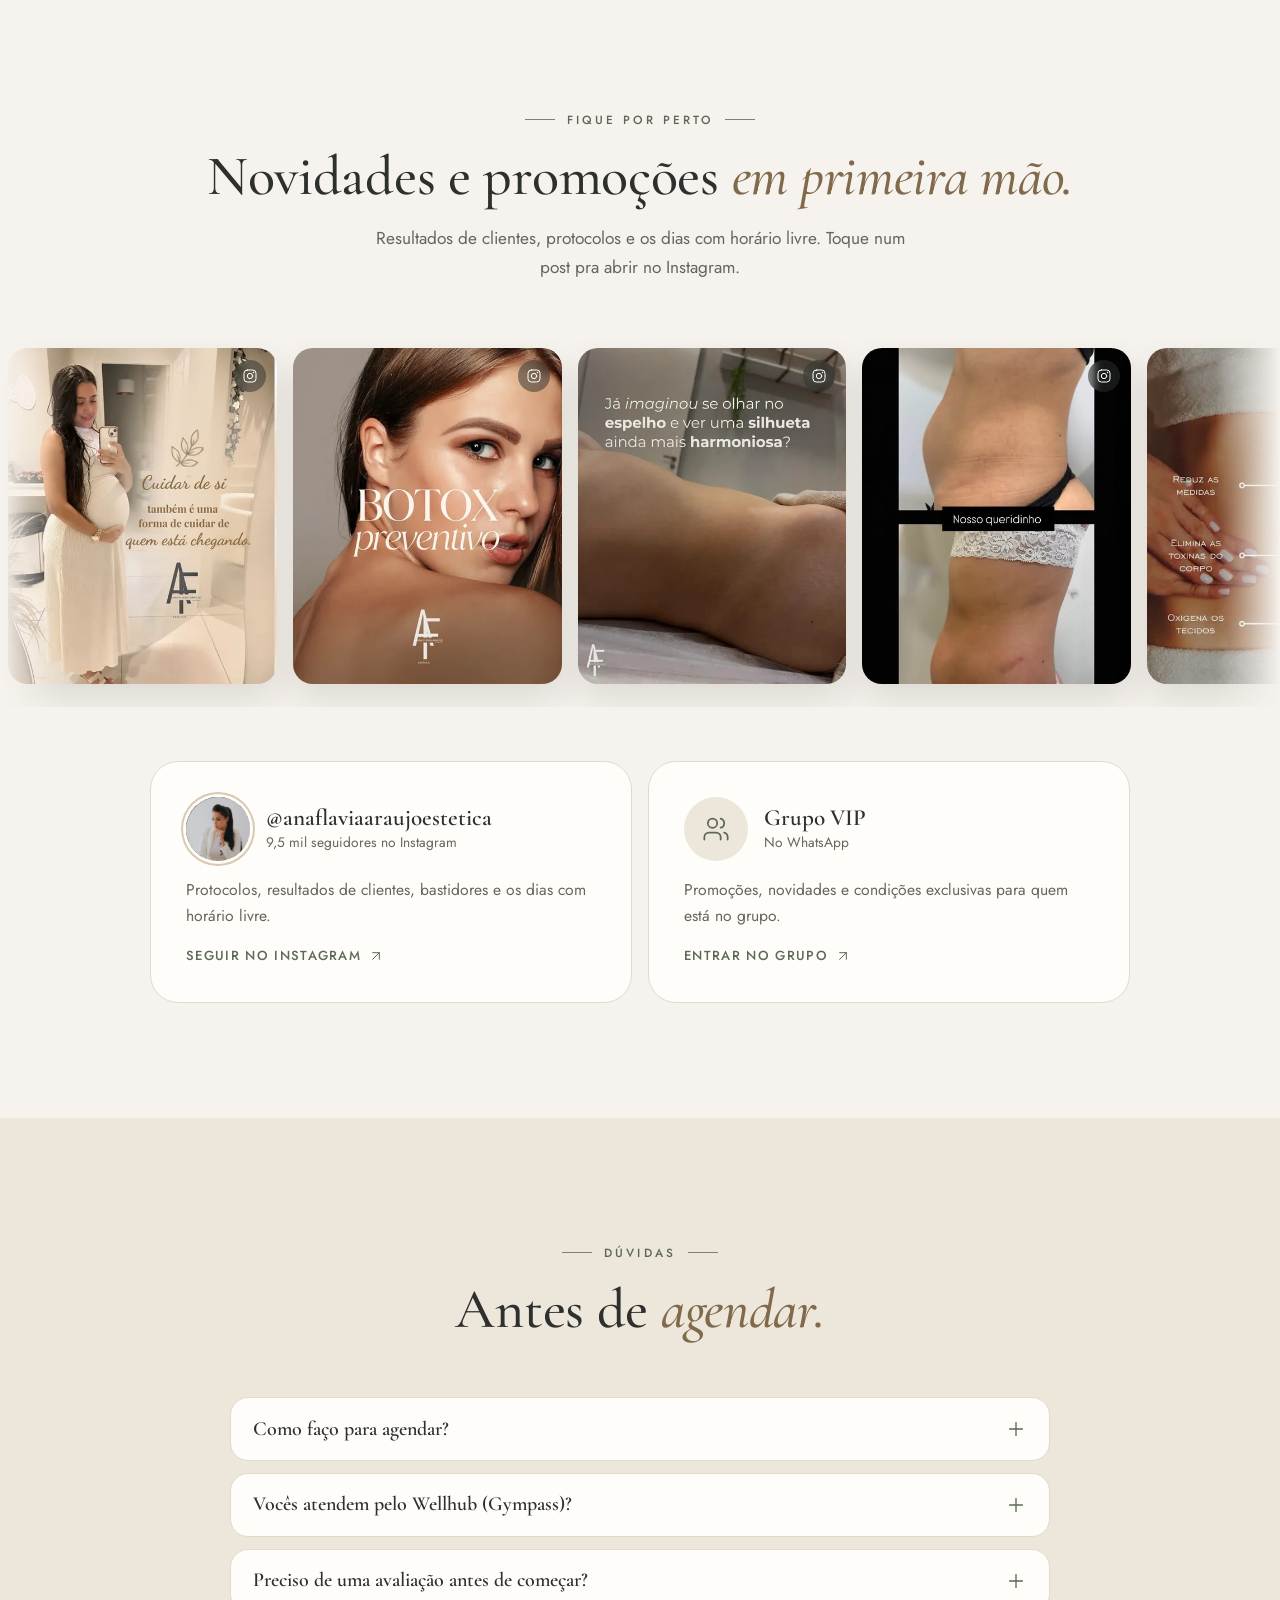
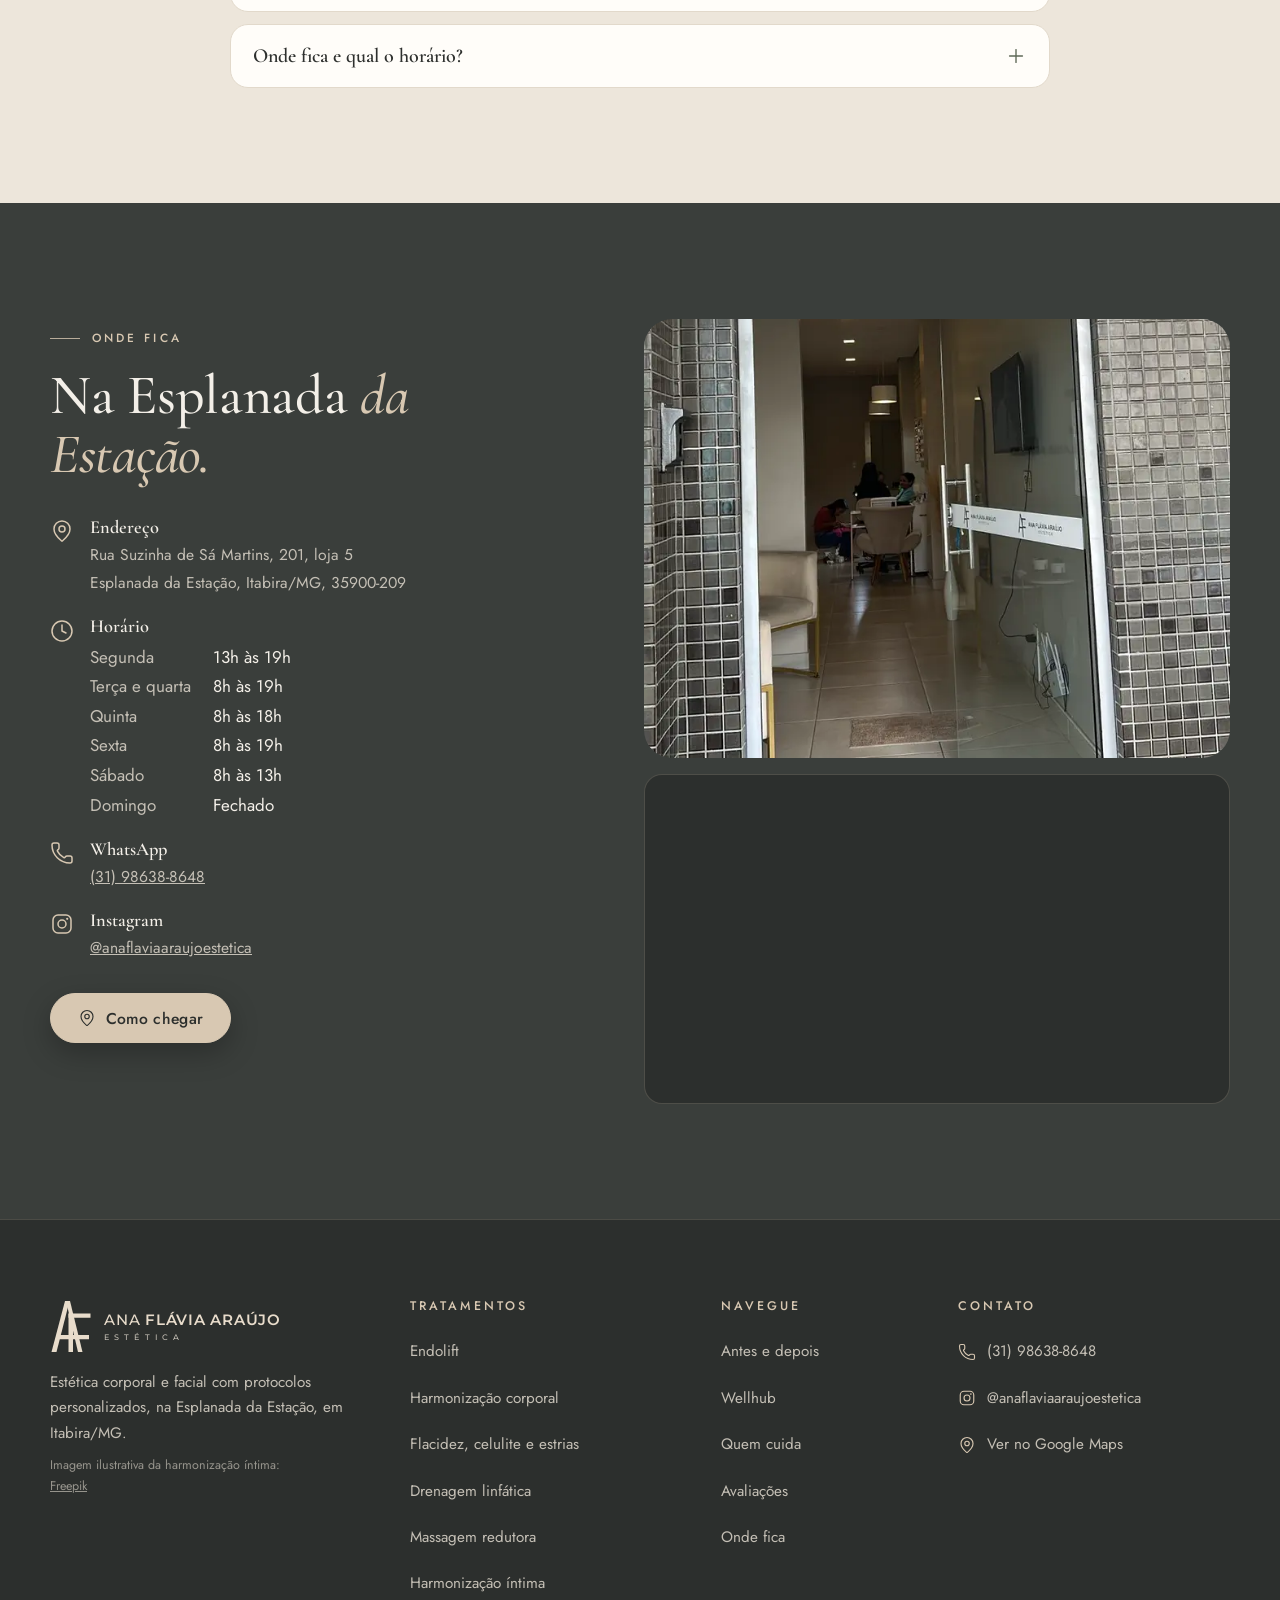
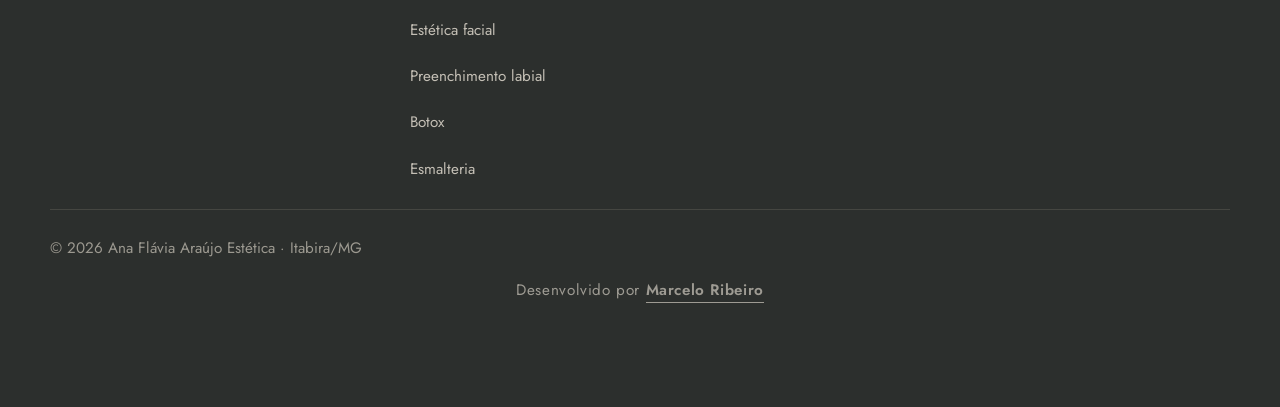
==== commit ad536d49: "Ana Flávia: glúteos na galeria da harmonização corporal, capa nova do Endolift (aumentada 4x), foto " ====
--- a/index.html
+++ b/index.html
@@ -1228,7 +1228,9 @@
      Cada cartão abre a página do tratamento (tratamentos/<nome>/), com a
      galeria de fotos dela. Sem preço e sem promessa de resultado.
      ⚠ FOTOS DO UNSPLASH, não do estúdio: trocar pelas do Instagram dela.
-     A do Endolift (16/10/2026) foi a que o Marcelo mandou: origem a confirmar. -->
+     A do Endolift trocou em 22/10/2026 por outra que o Marcelo mandou (fibra com a luz
+     vermelha no abdômen), aumentada 4x no Real-ESRGAN: origem também a confirmar. A original
+     e a capa antiga estão em Fotos e Imagens/tratamentos/. -->
 <section class="secao secao--grafite tratamentos" id="tratamentos">
   <div class="env">
     <div class="trat-cab">
@@ -1331,7 +1333,7 @@
         </li>
         <li class="tcard">
           <a class="tcard__a" href="tratamentos/harmonizacao-intima/">
-            <span class="tcard__midia"><img src="assets/img/ilustracao-harmonizacao-intima.svg" width="600" height="750" loading="lazy" decoding="async" alt="Ilustração de uma silhueta do quadril às coxas, de calcinha, com os pontos de aplicação marcados"></span>
+            <span class="tcard__midia"><img src="assets/img/trat-harmonizacao-intima.webp" width="600" height="750" loading="lazy" decoding="async" alt="Mão segurando um lírio branco sobre a calcinha (imagem ilustrativa)"></span>
             <span class="tcard__brilho" aria-hidden="true"></span>
             <span class="tcard__n" aria-hidden="true">06</span>
             <div class="tcard__corpo">
@@ -1759,6 +1761,8 @@
           <span class="marca__texto"><span class="marca__nome"><span>ANA</span> FLÁVIA ARAÚJO</span><span class="marca__sub">ESTÉTICA</span></span>
         </a>
         <p>Estética corporal e facial com protocolos personalizados, na Esplanada da Estação, em Itabira/MG.</p>
+        <!-- Crédito exigido pela licença grátis do Freepik (capa da harmonização íntima, 22/10/2026) -->
+        <p style="font-size:.78rem;opacity:.7;margin-top:.6rem">Imagem ilustrativa da harmonização íntima: <a href="https://www.magnific.com/free-photo/woman-with-beautiful-white-flower-high-angle_35022821.htm" target="_blank" rel="noopener nofollow">Freepik</a></p>
       </div>
       <div>
         <h4>Tratamentos</h4>
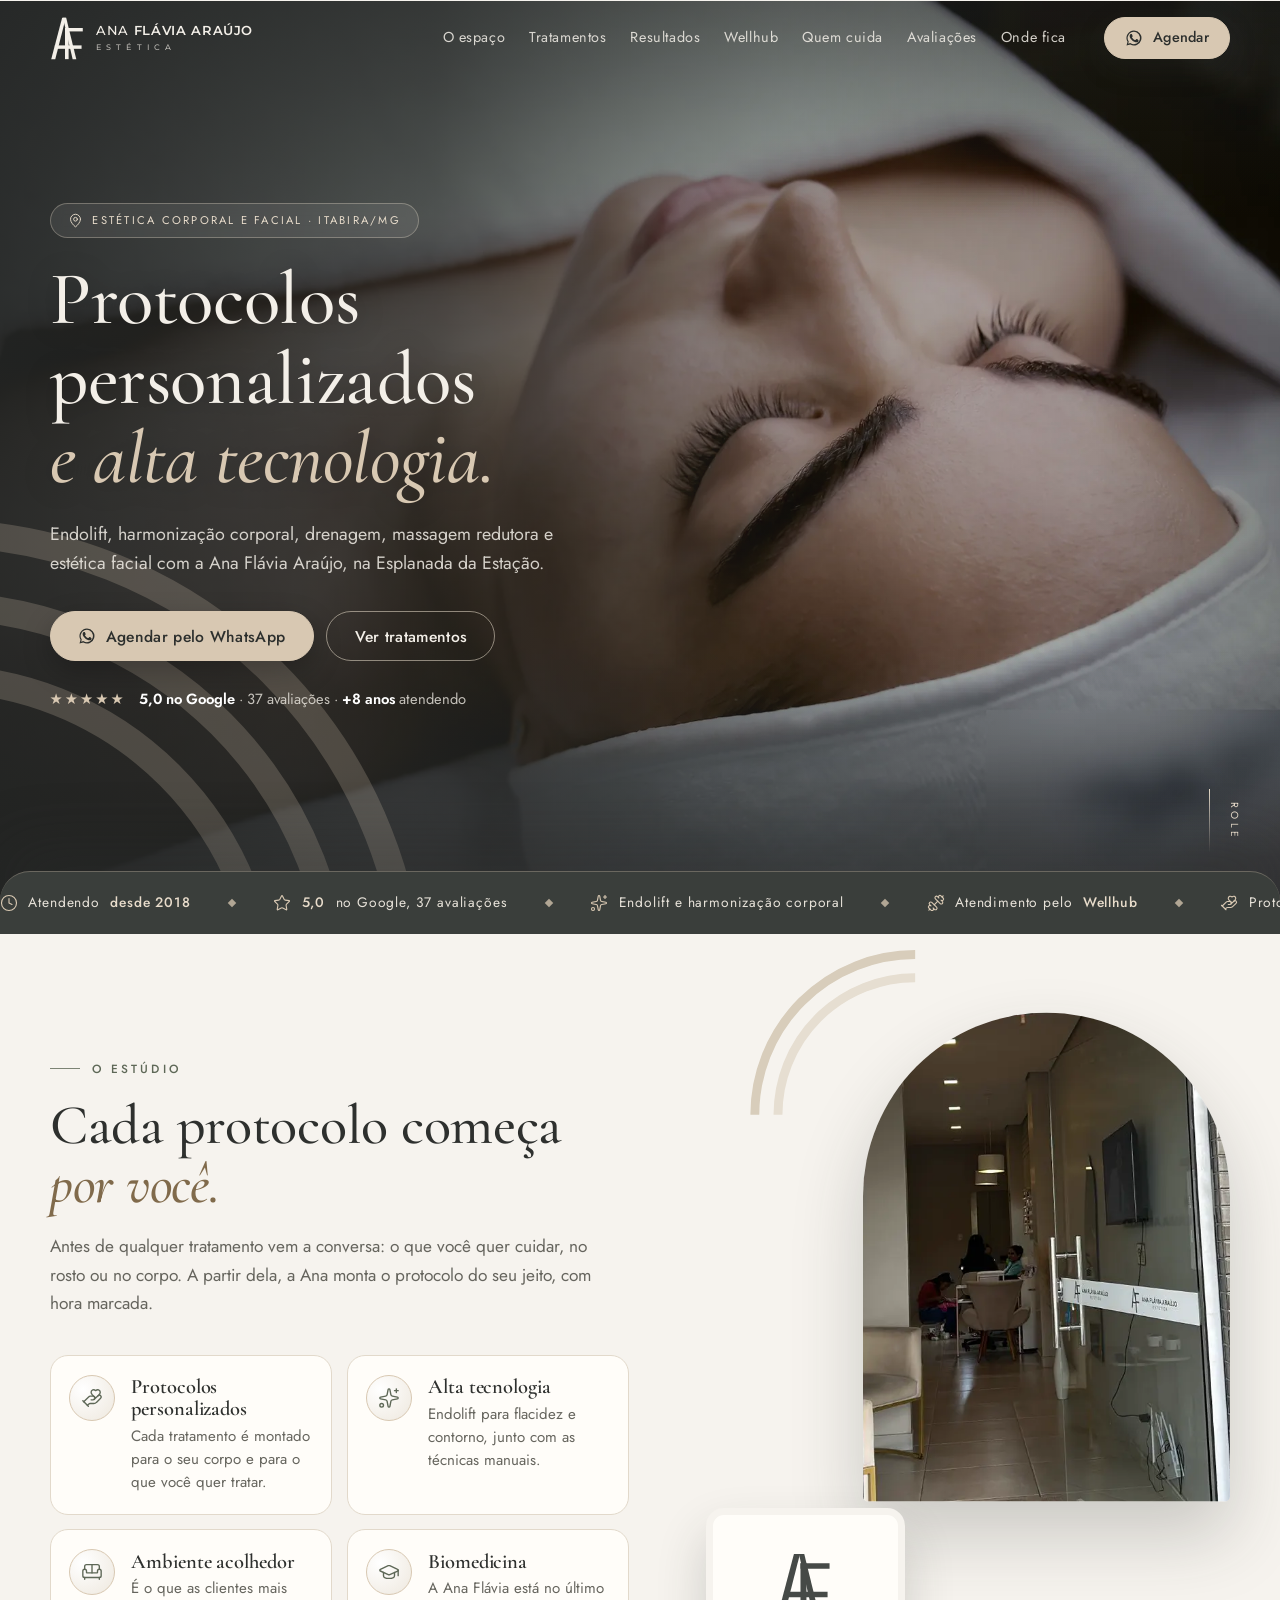
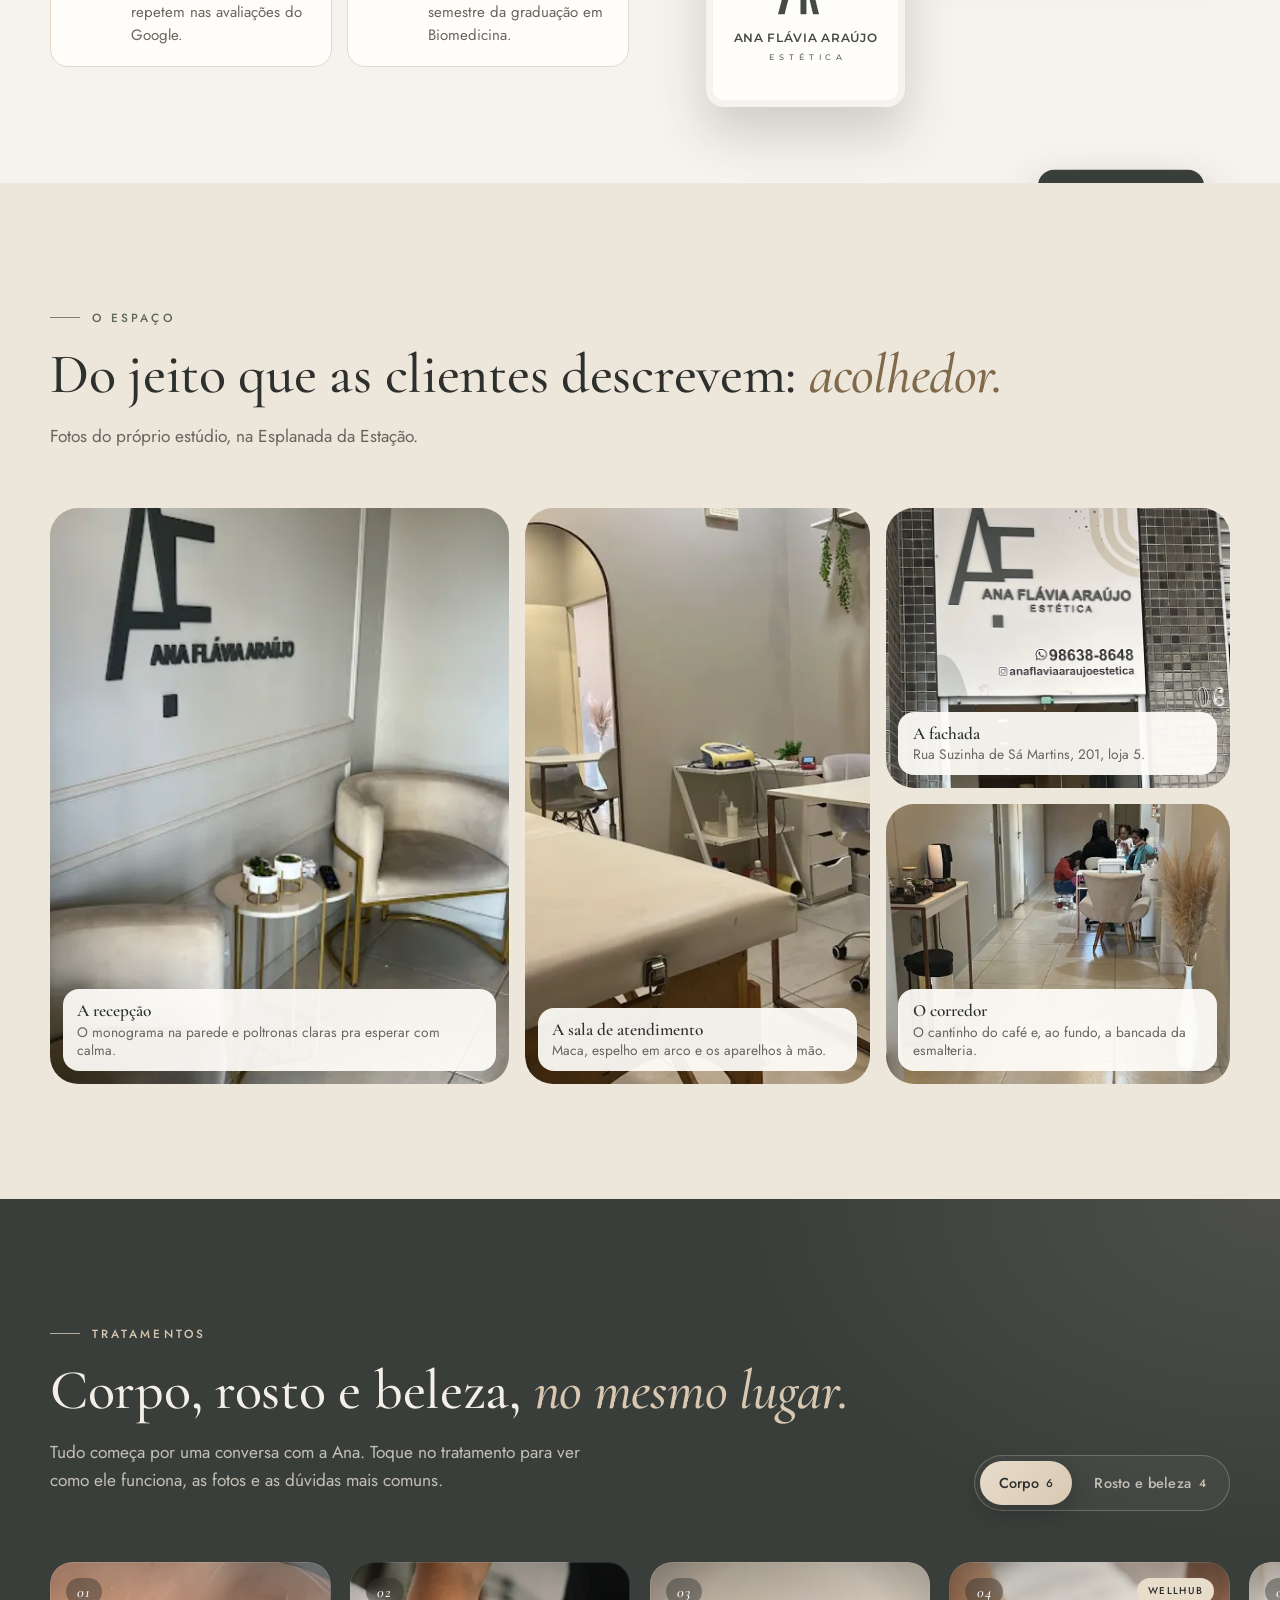
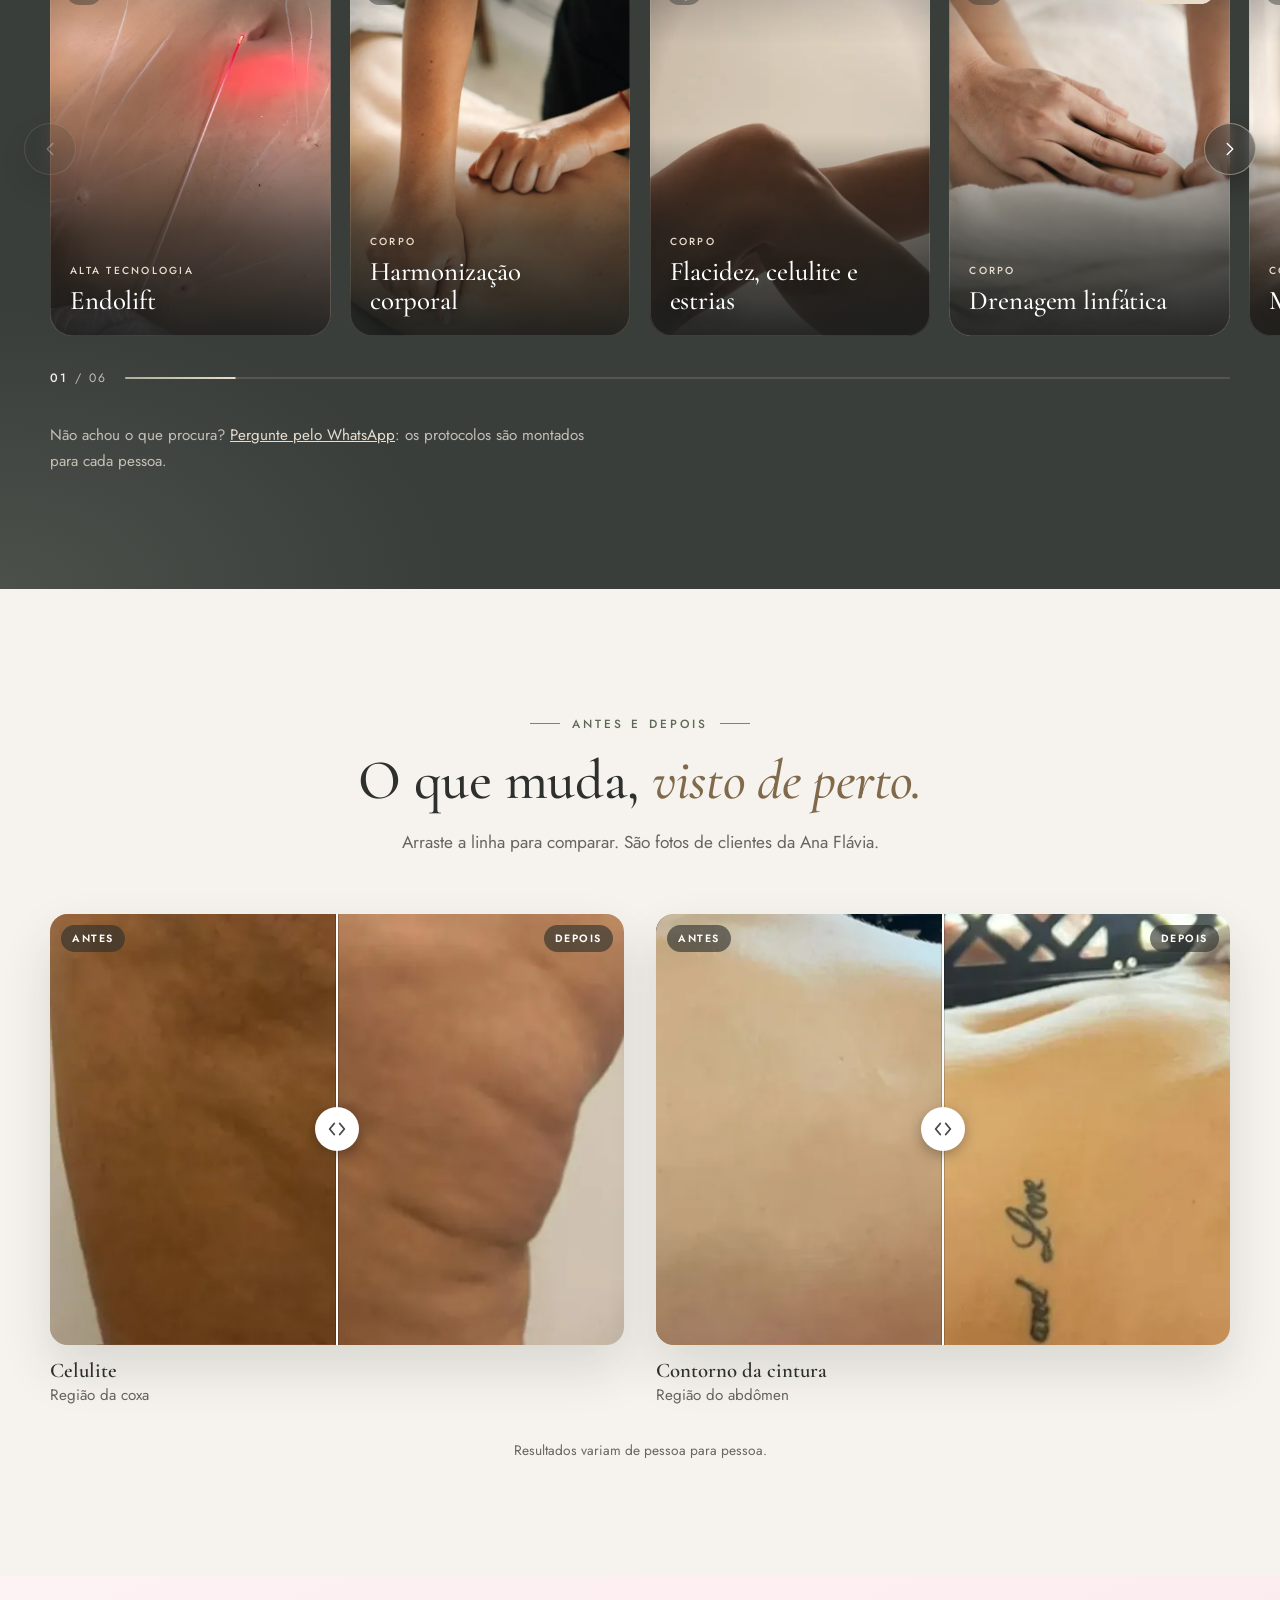
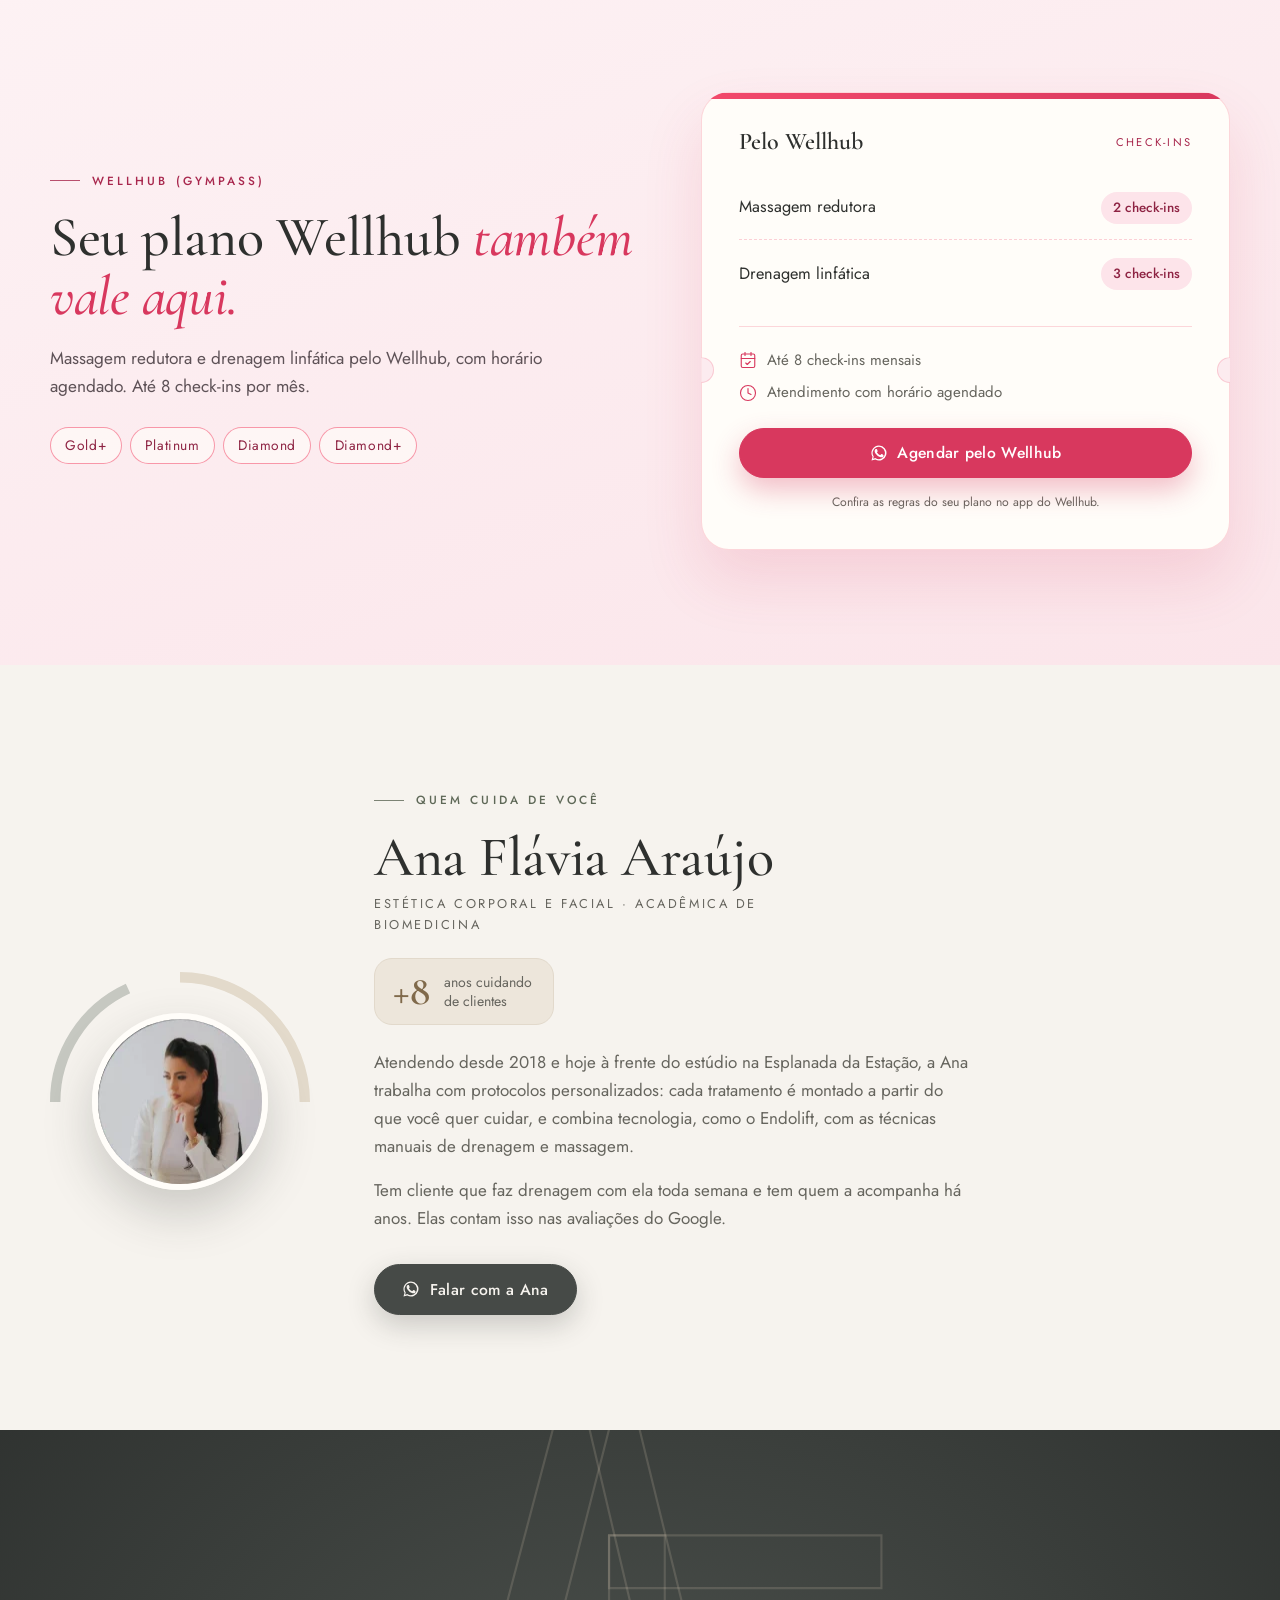
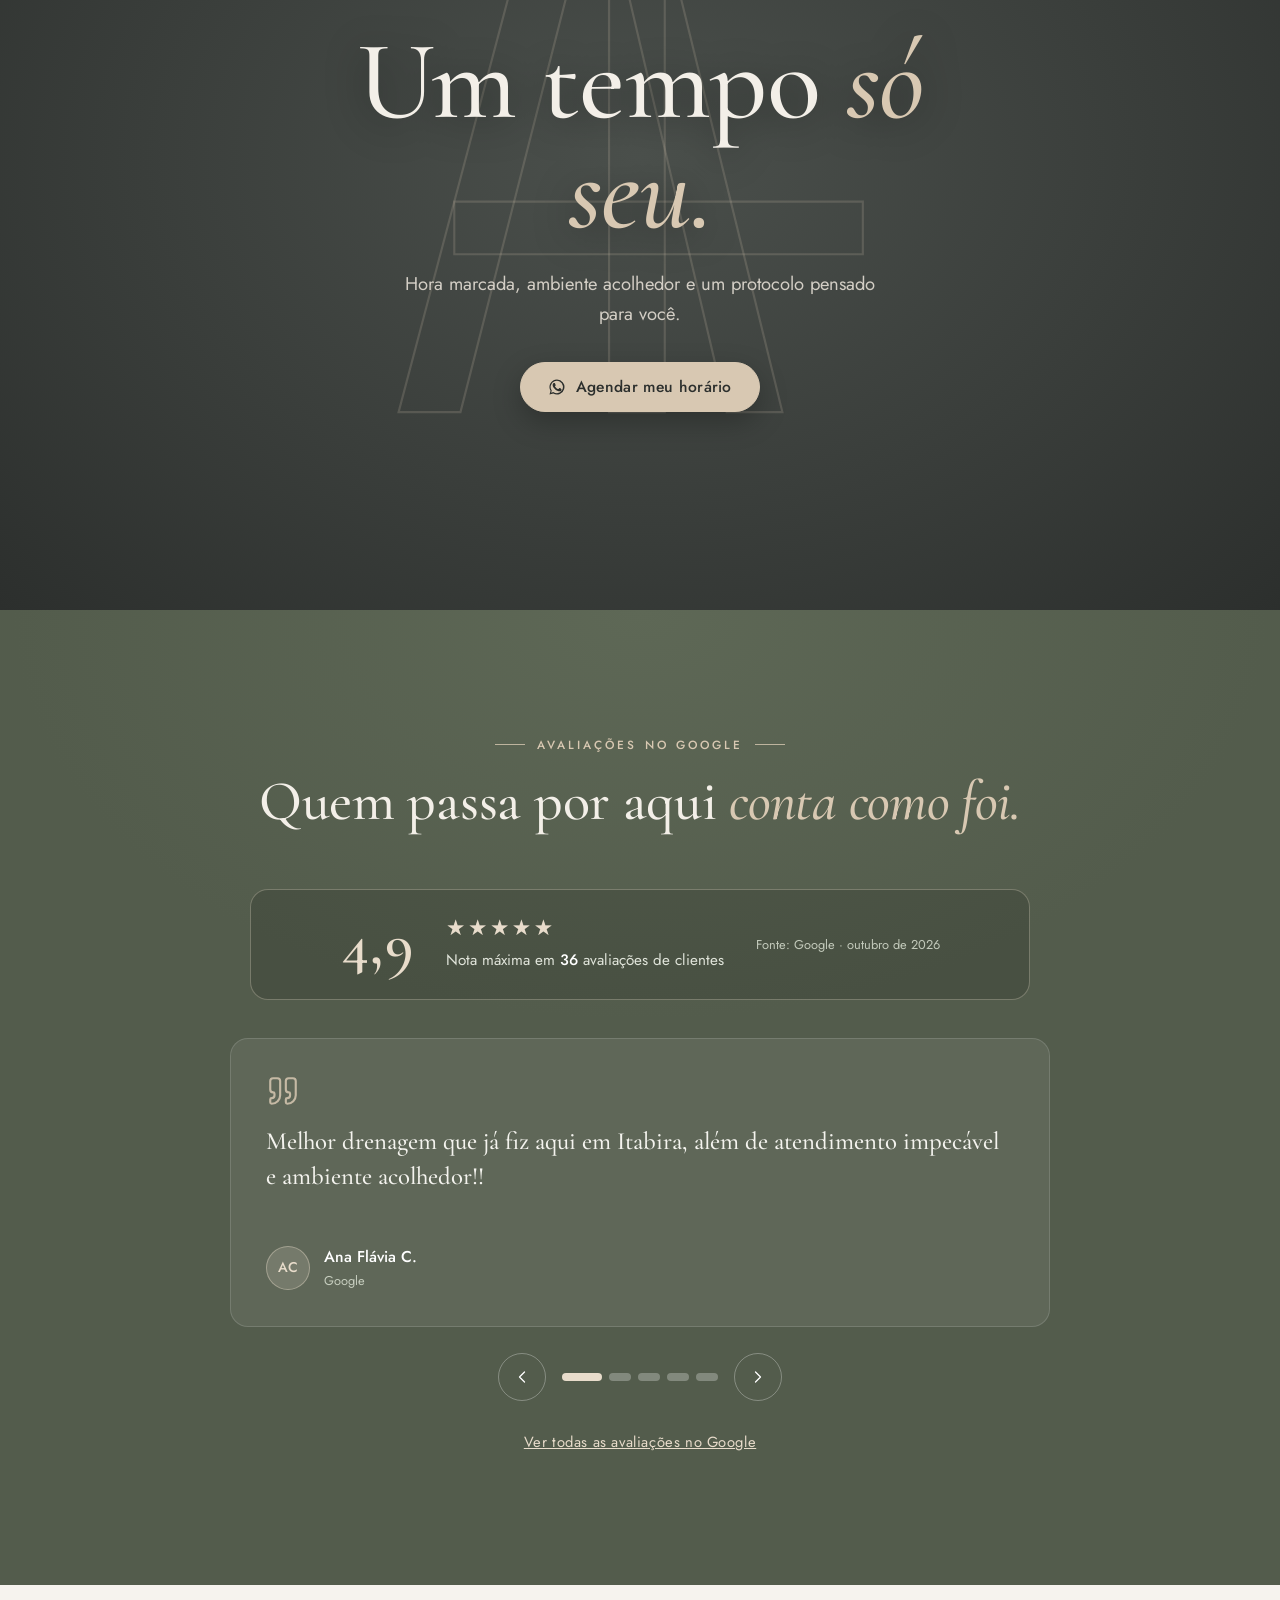
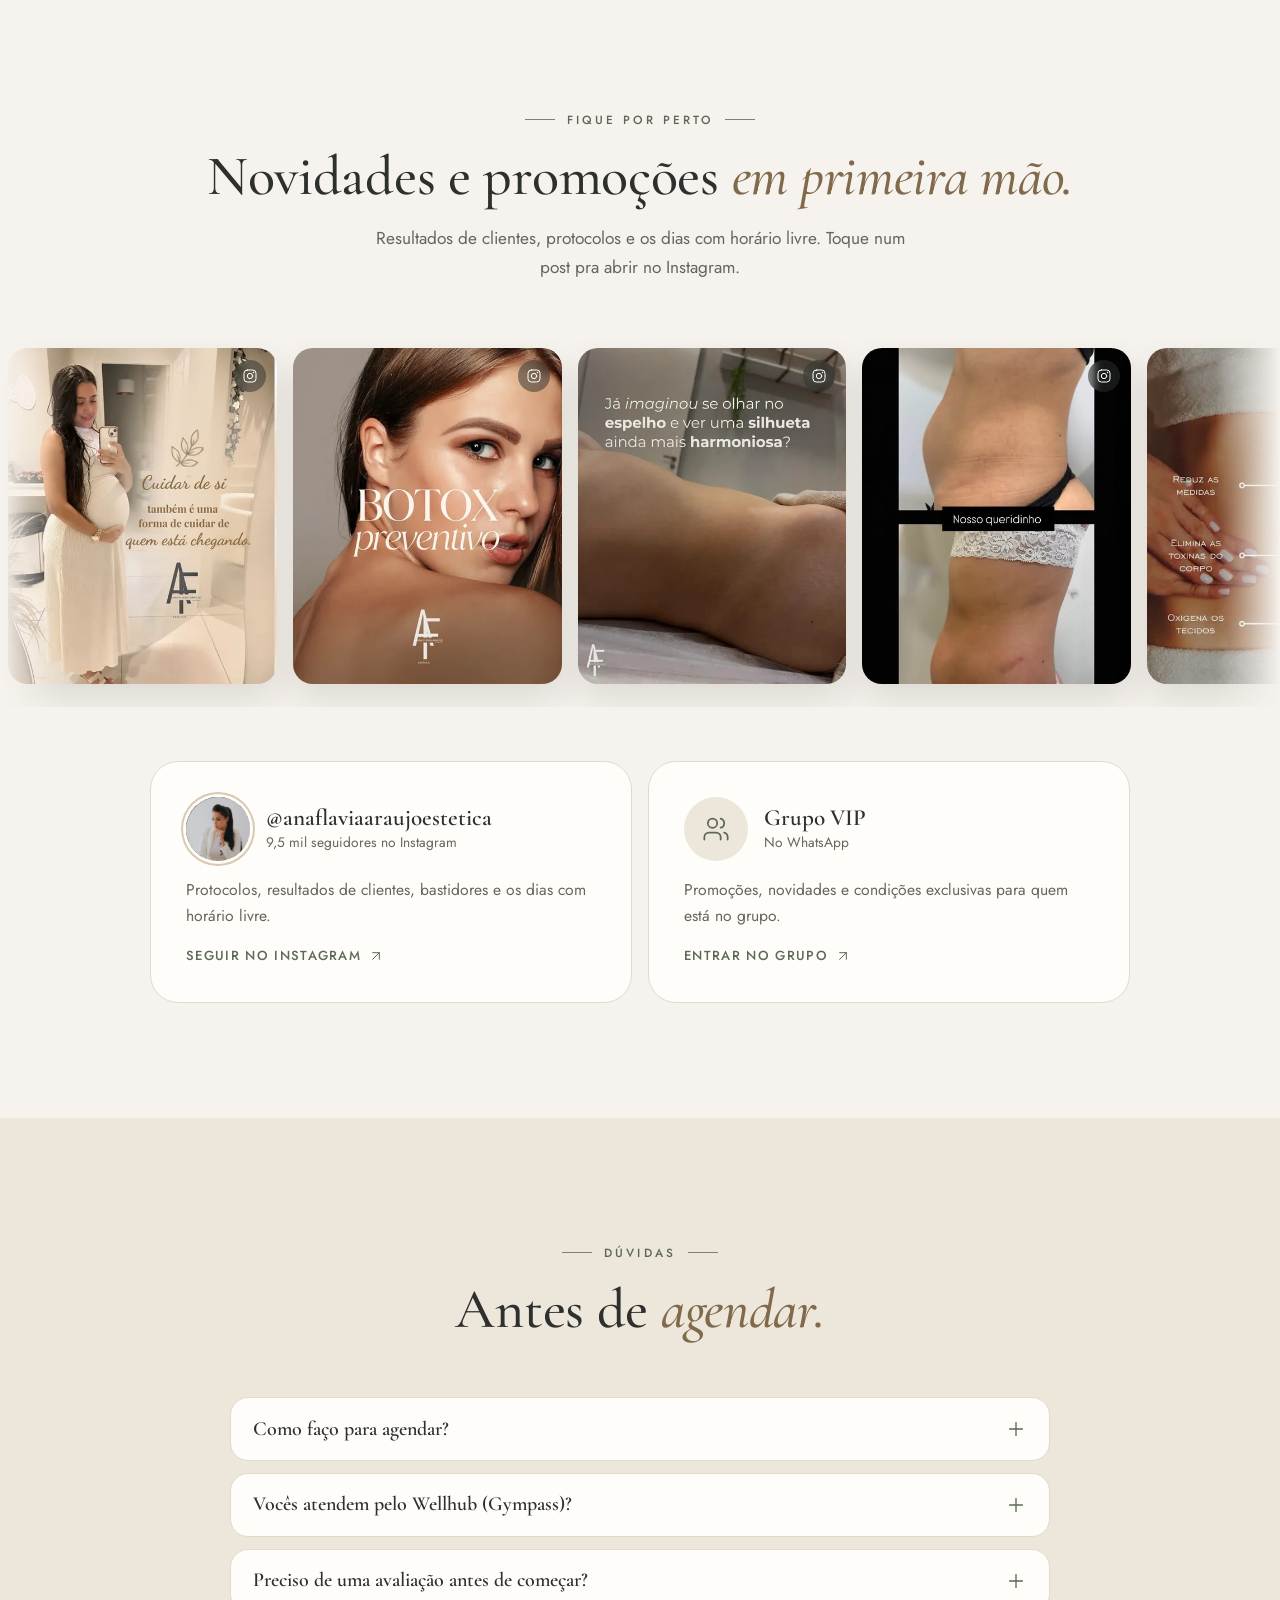
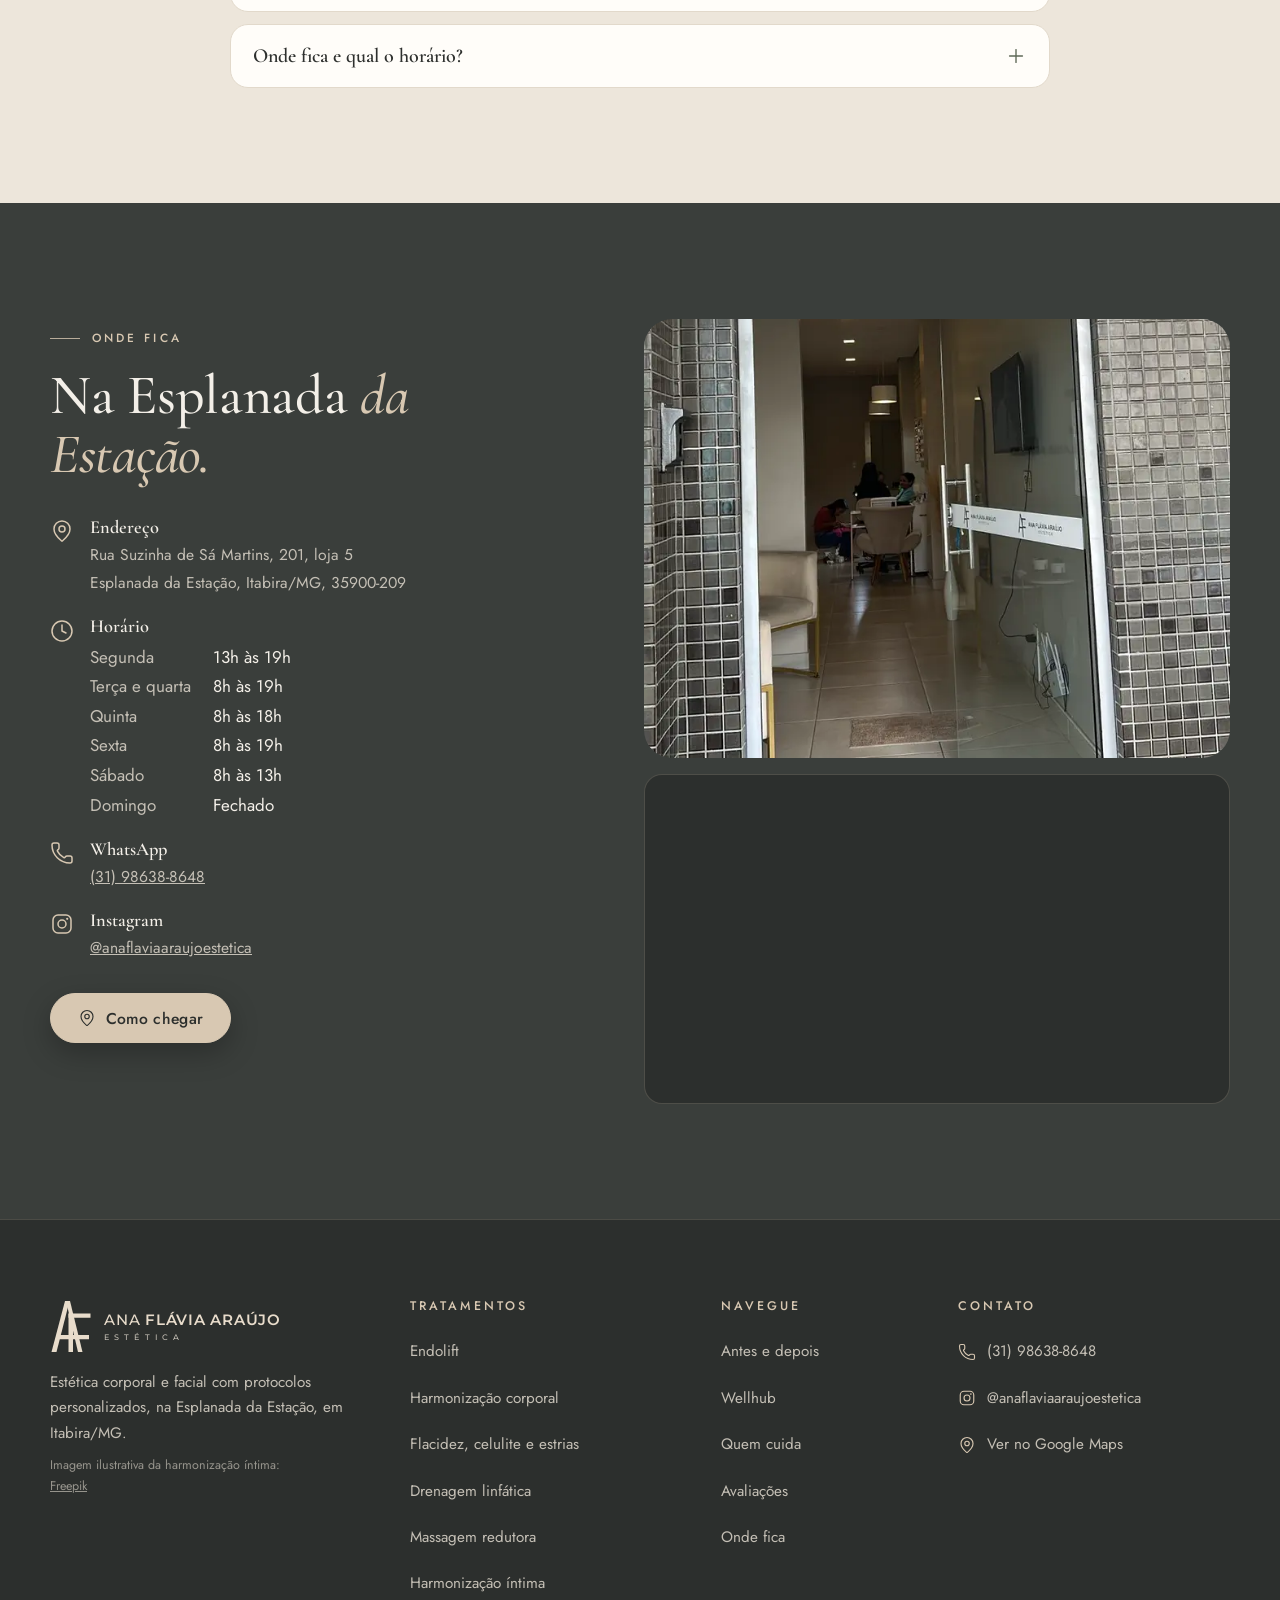
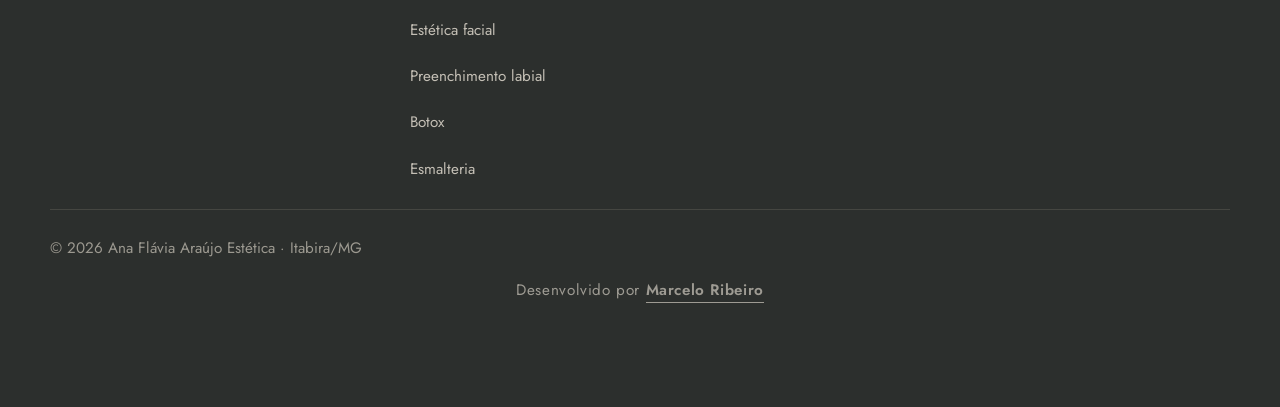
==== commit a556b966: "Ana Flávia: fotos dos tratamentos menos cortadas (outros tratamentos em 4:5 no lugar de 16:9, card d" ====
--- a/index.html
+++ b/index.html
@@ -536,7 +536,9 @@
   transition:transform .6s var(--suave),box-shadow .6s var(--suave);
 }
 .tcard__midia{display:block;position:absolute;inset:0;z-index:-2;overflow:hidden}
-.tcard__midia img{position:absolute;top:0;left:-9%;width:118%;max-width:none;height:100%;object-fit:cover;transition:scale 1.2s var(--suave)}
+/* 106% e nao 118% (22/10/2026, pedido dele: a foto cortava demais e nao dava pra ver a parte do
+   corpo). A sobra de 3% de cada lado e a folga do parallax lateral, que caiu de 7% pra 2,5%. */
+.tcard__midia img{position:absolute;top:0;left:-3%;width:106%;max-width:none;height:100%;object-fit:cover;transition:scale 1.2s var(--suave)}
 .tcard__a::after{
   content:"";position:absolute;inset:0;z-index:-1;pointer-events:none;
   background:linear-gradient(180deg,rgba(28,30,29,.25) 0%,rgba(28,30,29,0) 22%,rgba(28,30,29,0) 46%,rgba(28,30,29,.62) 72%,rgba(28,30,29,.94) 100%);
@@ -564,7 +566,7 @@
   .tcard__a:hover .tcard__mais,.tcard__a:focus-visible .tcard__mais{grid-template-rows:1fr;opacity:1}
   .tcard__a:hover{transform:translateY(-8px);box-shadow:0 34px 70px rgba(0,0,0,.45)}
   .tcard__a:hover::before{box-shadow:inset 0 0 0 1px rgba(232,220,203,.65)}
-  .tcard__a:hover .tcard__midia img{scale:1.07}
+  .tcard__a:hover .tcard__midia img{scale:1.03}
   .tcard__a:hover .tcard__brilho{translate:130% 0}
   .tcard__a:hover .tcard__cta .i{transform:translate(3px,-3px)}
 }
@@ -1923,7 +1925,7 @@
           var r = c.getBoundingClientRect();
           var dd = (r.left + r.width / 2 - meio) / caixa.width;
           dd = dd < -1 ? -1 : dd > 1 ? 1 : dd;
-          if (fotosV[k]) fotosV[k].style.translate = (dd * -7).toFixed(2) + "% 0";
+          if (fotosV[k]) fotosV[k].style.translate = (dd * -2.5).toFixed(2) + "% 0";
         });
       }
     };
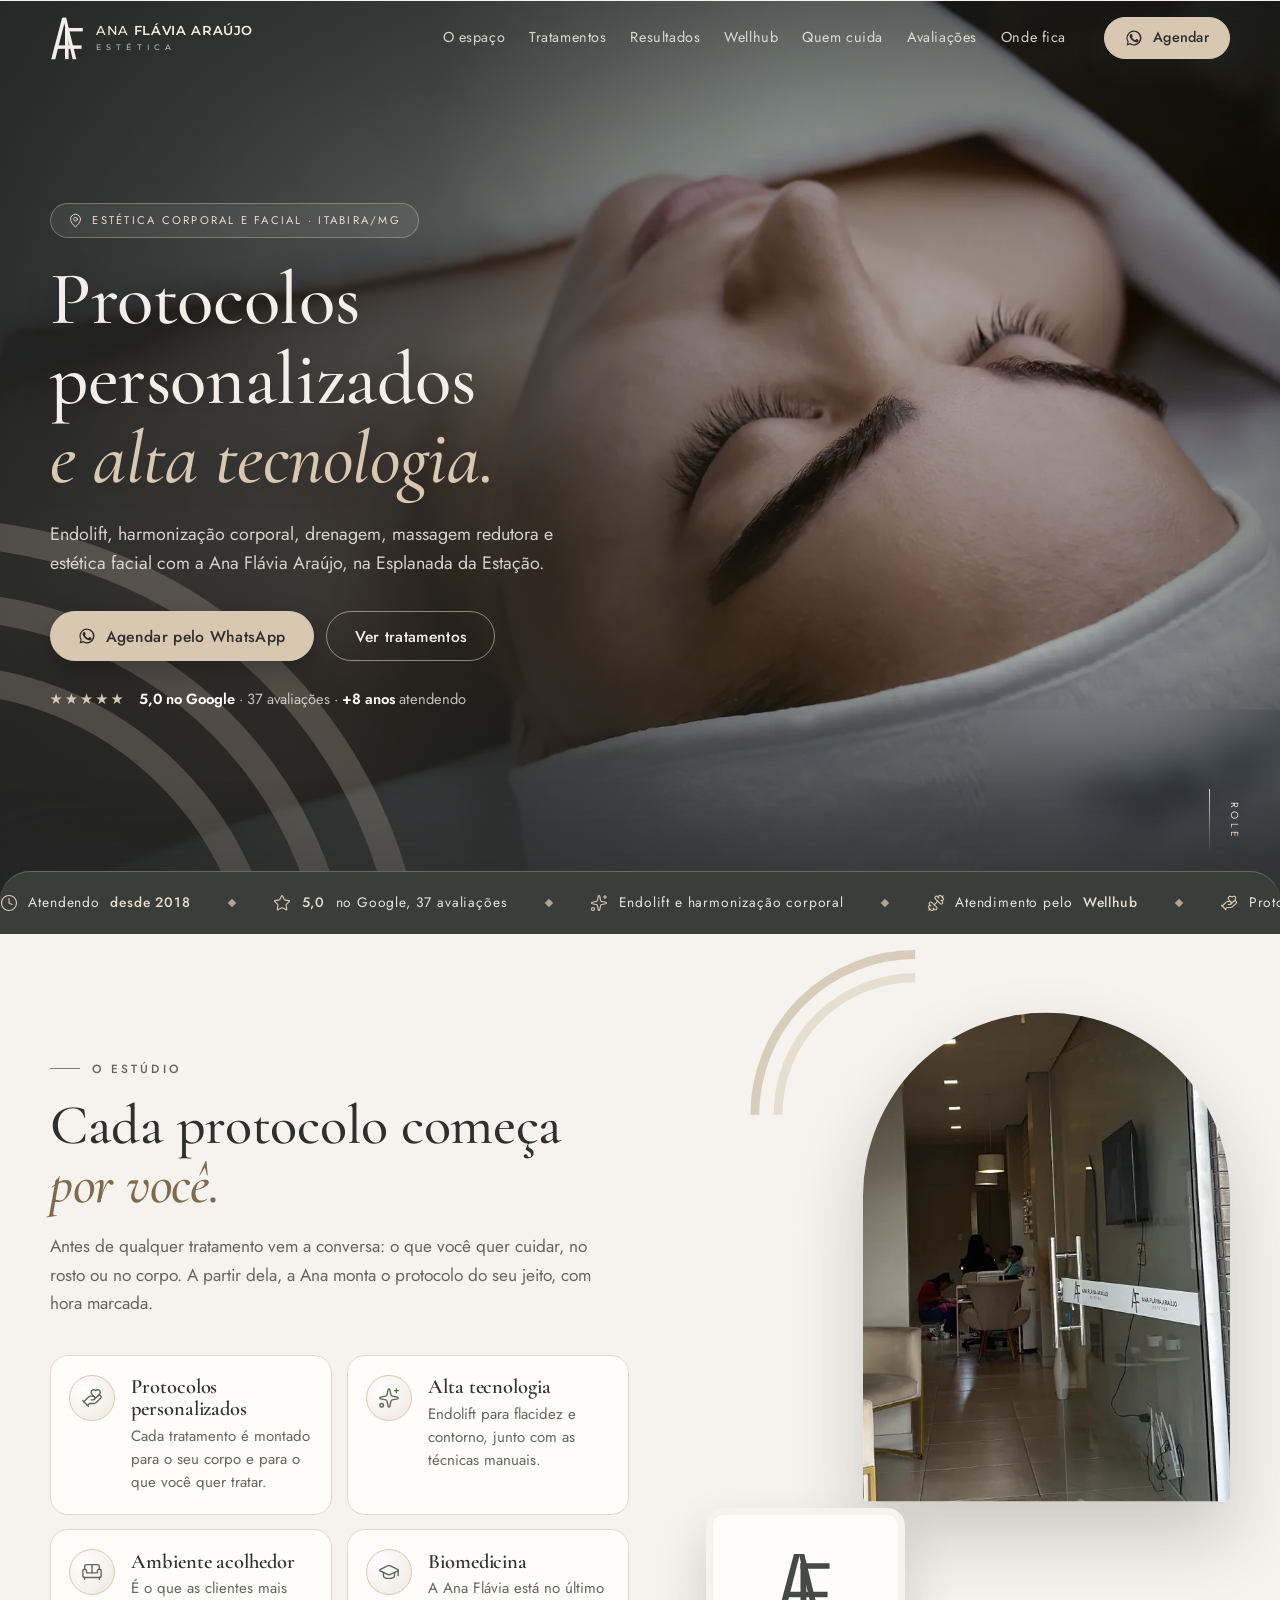
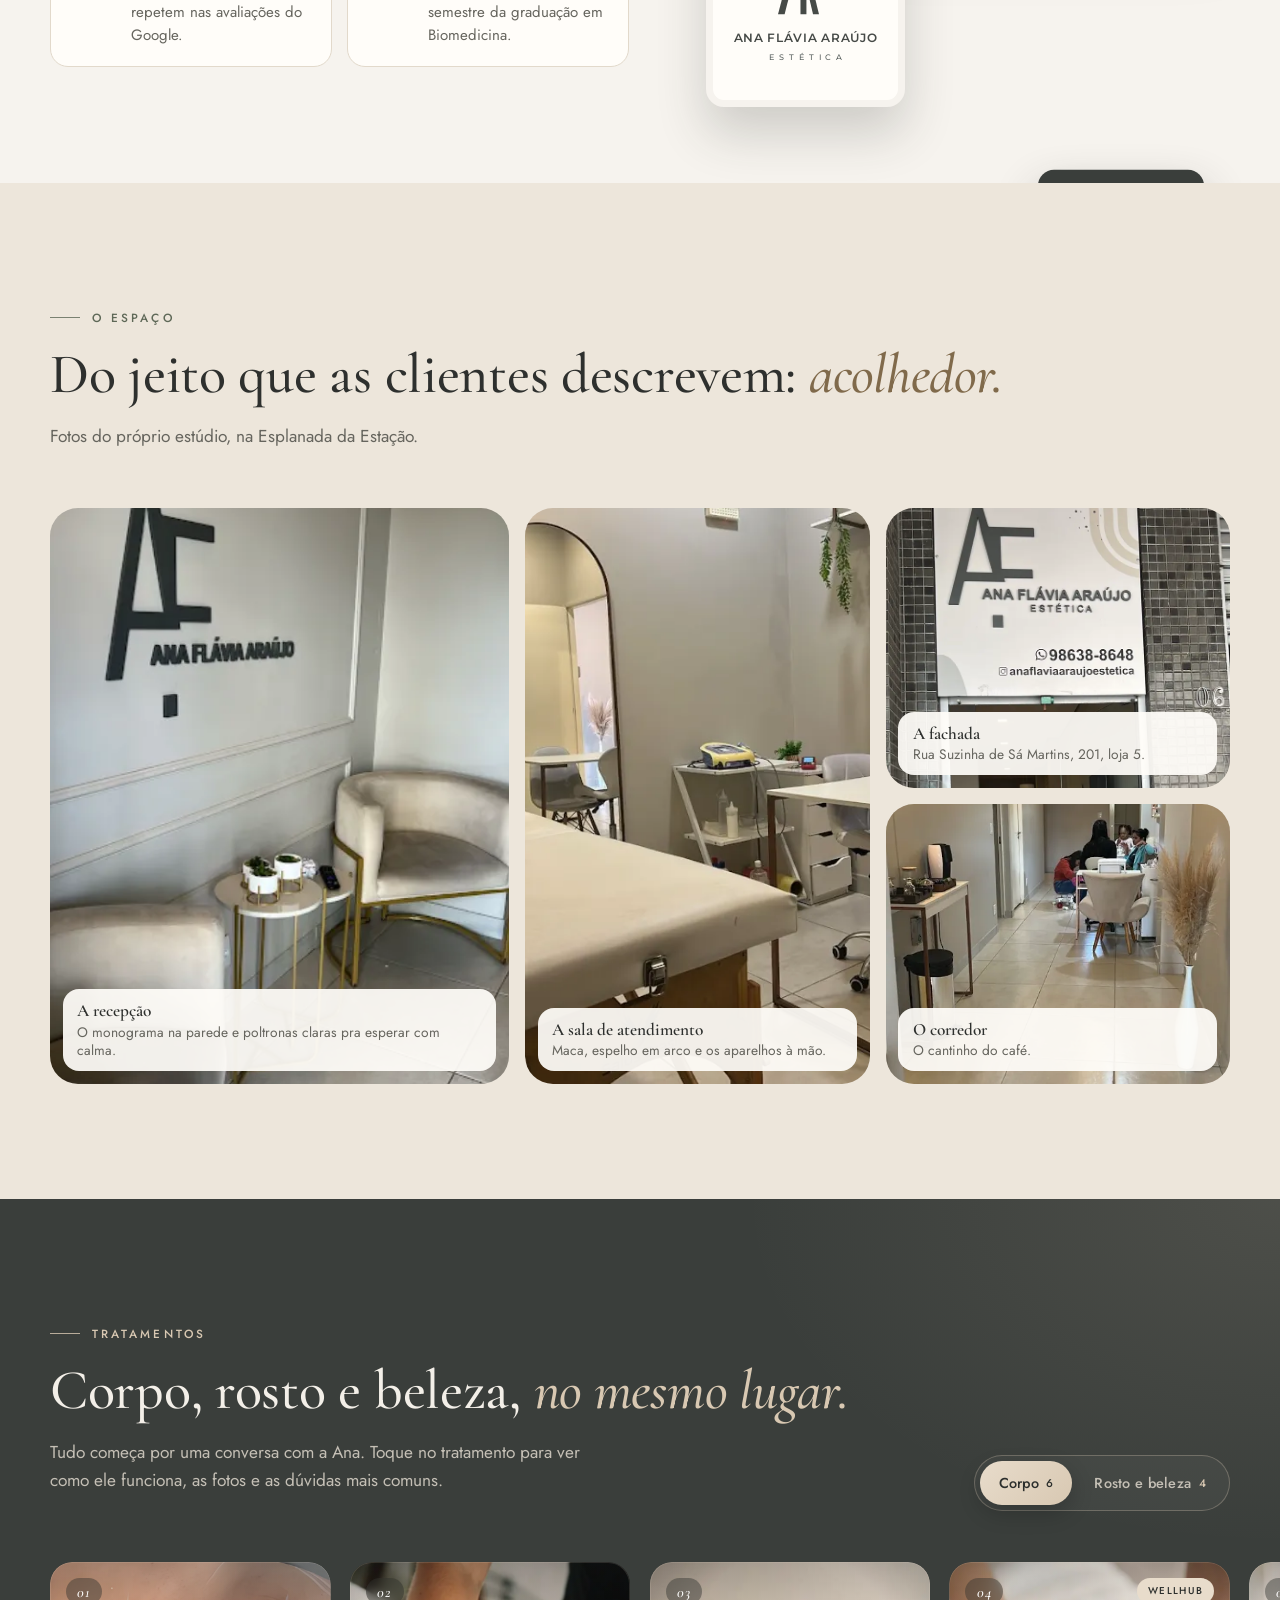
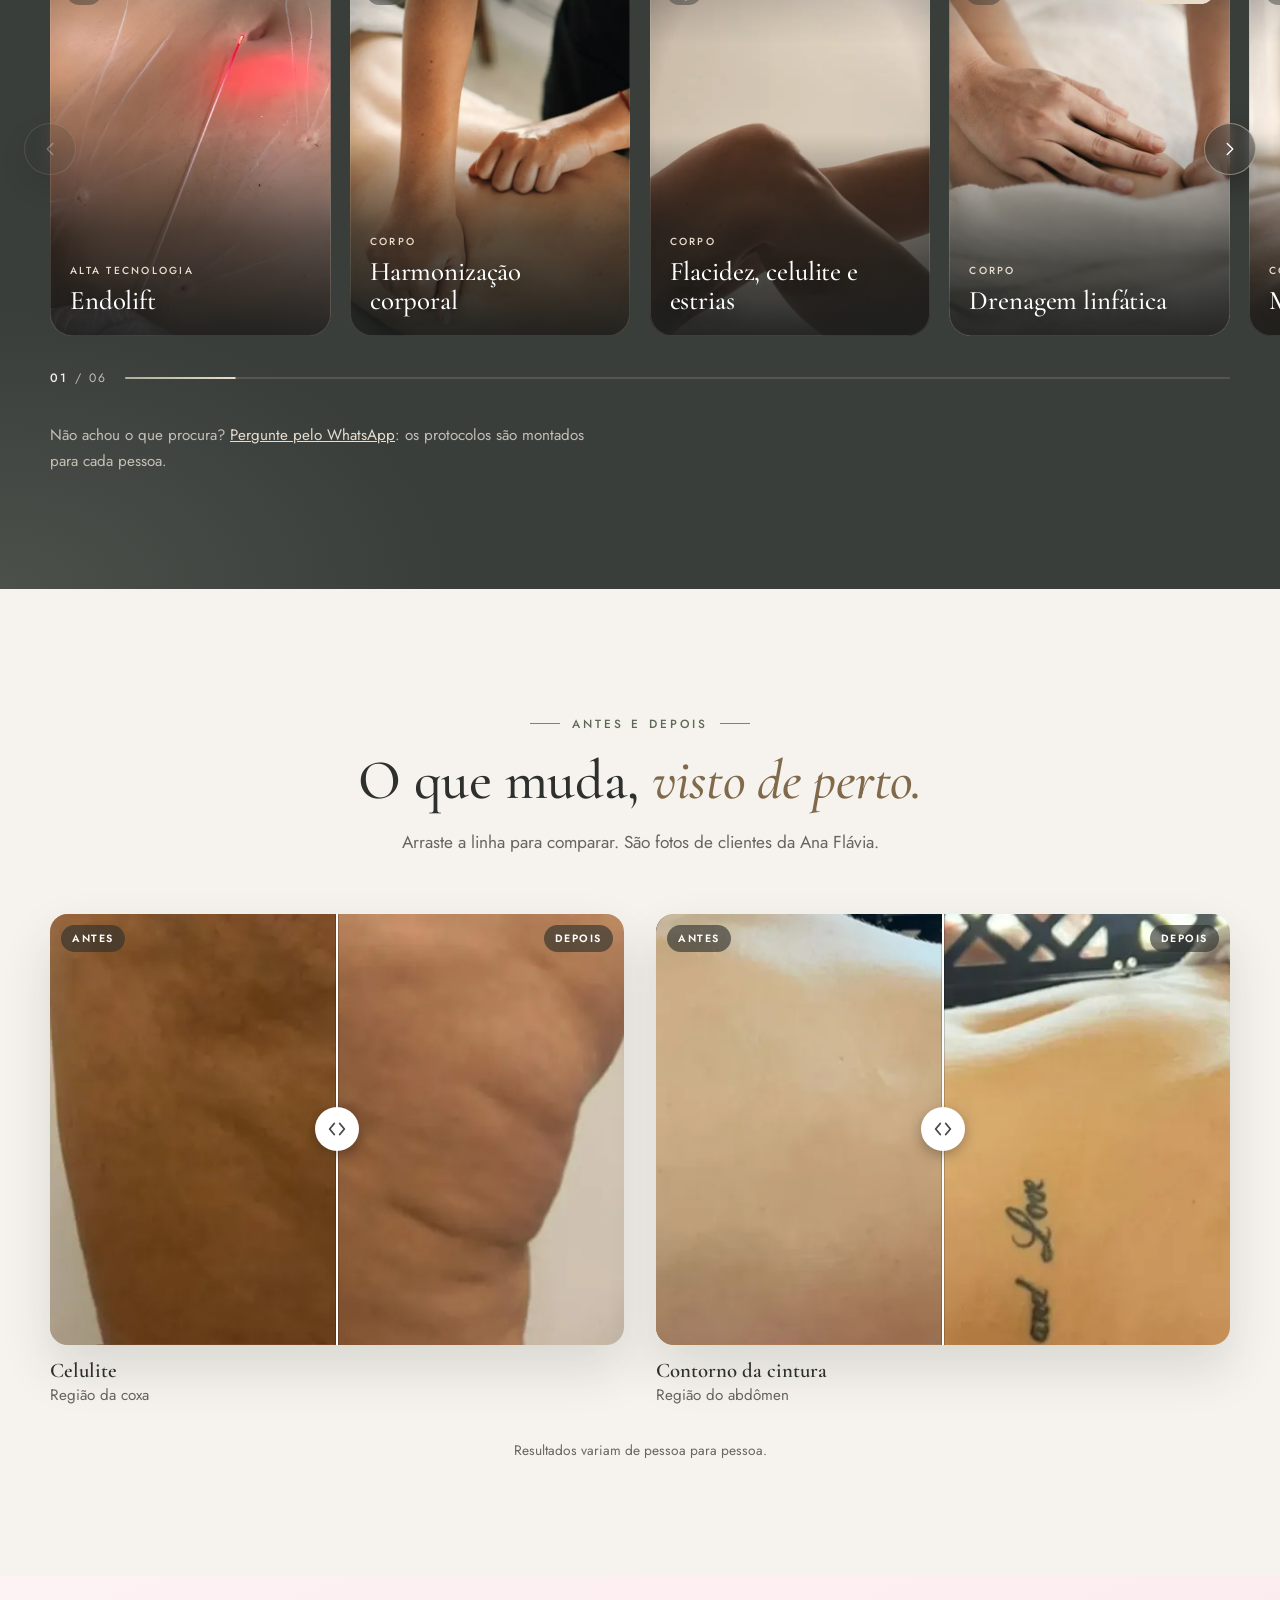
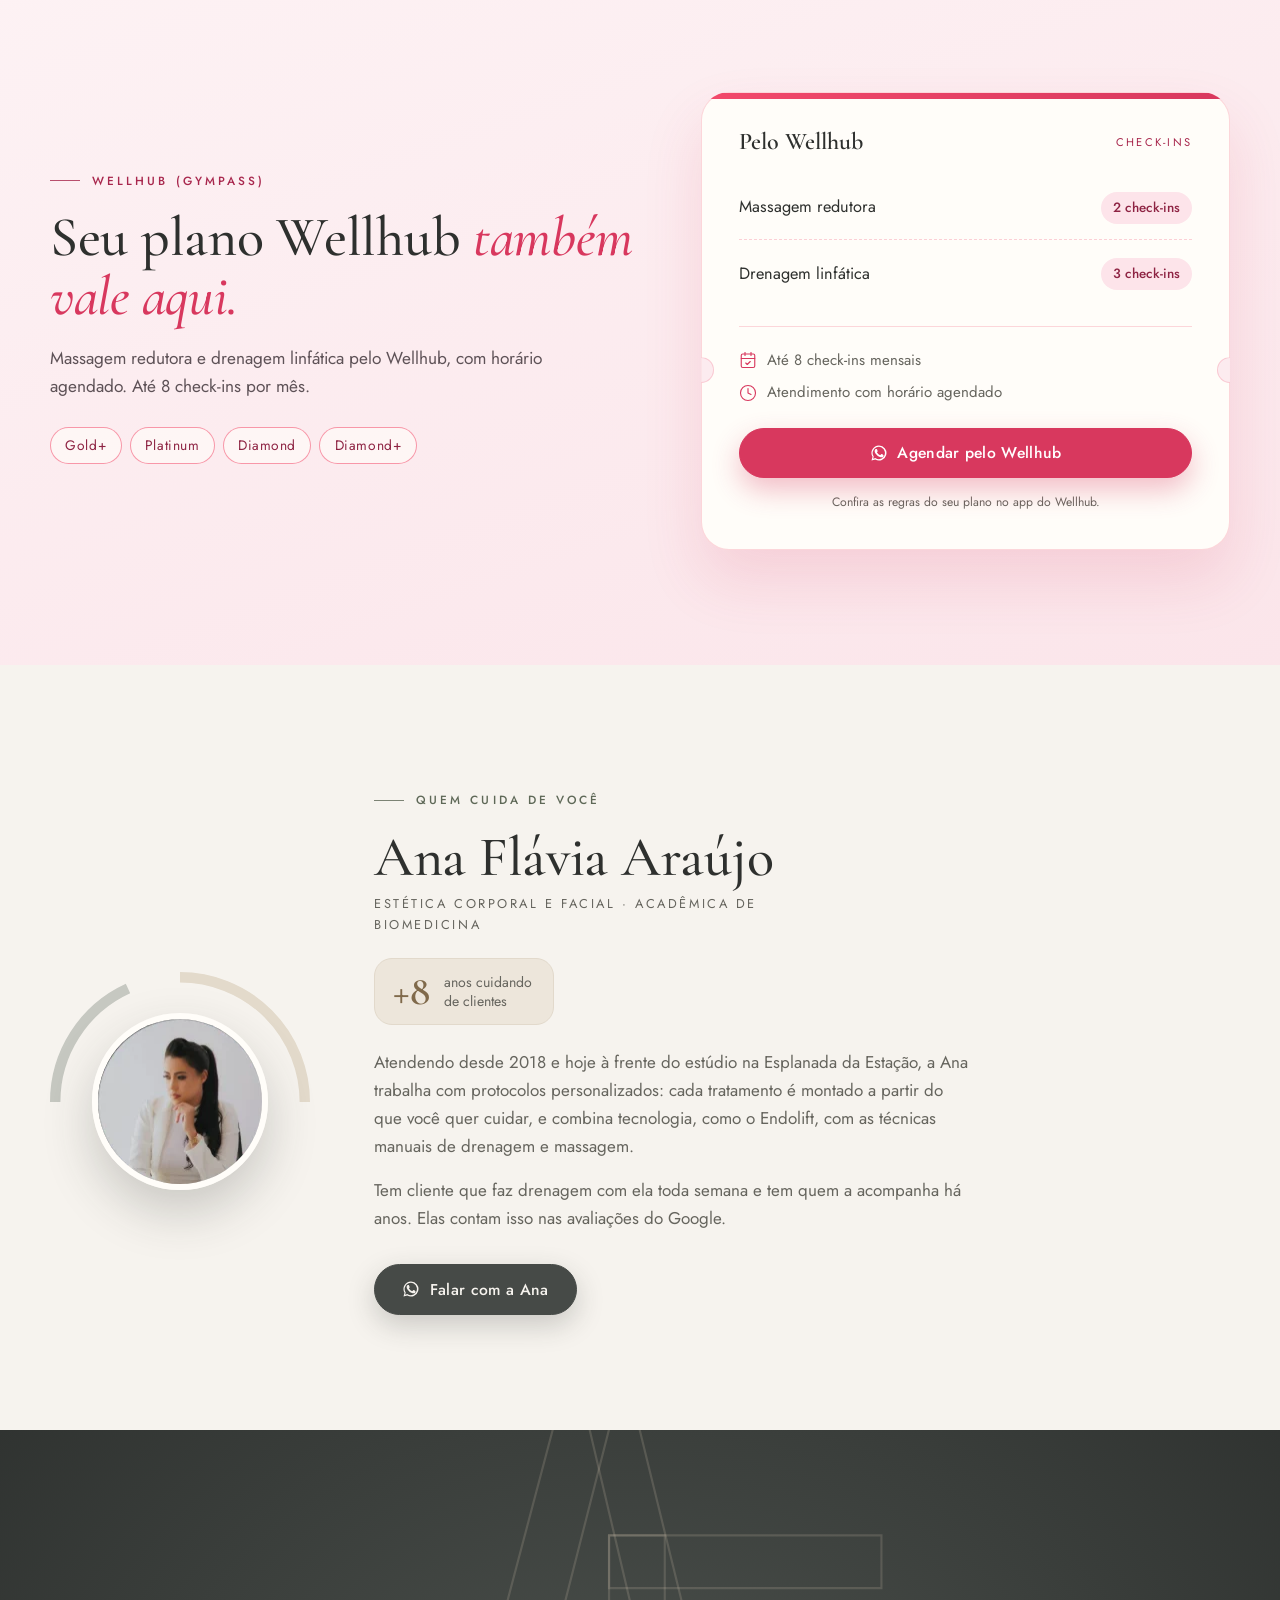
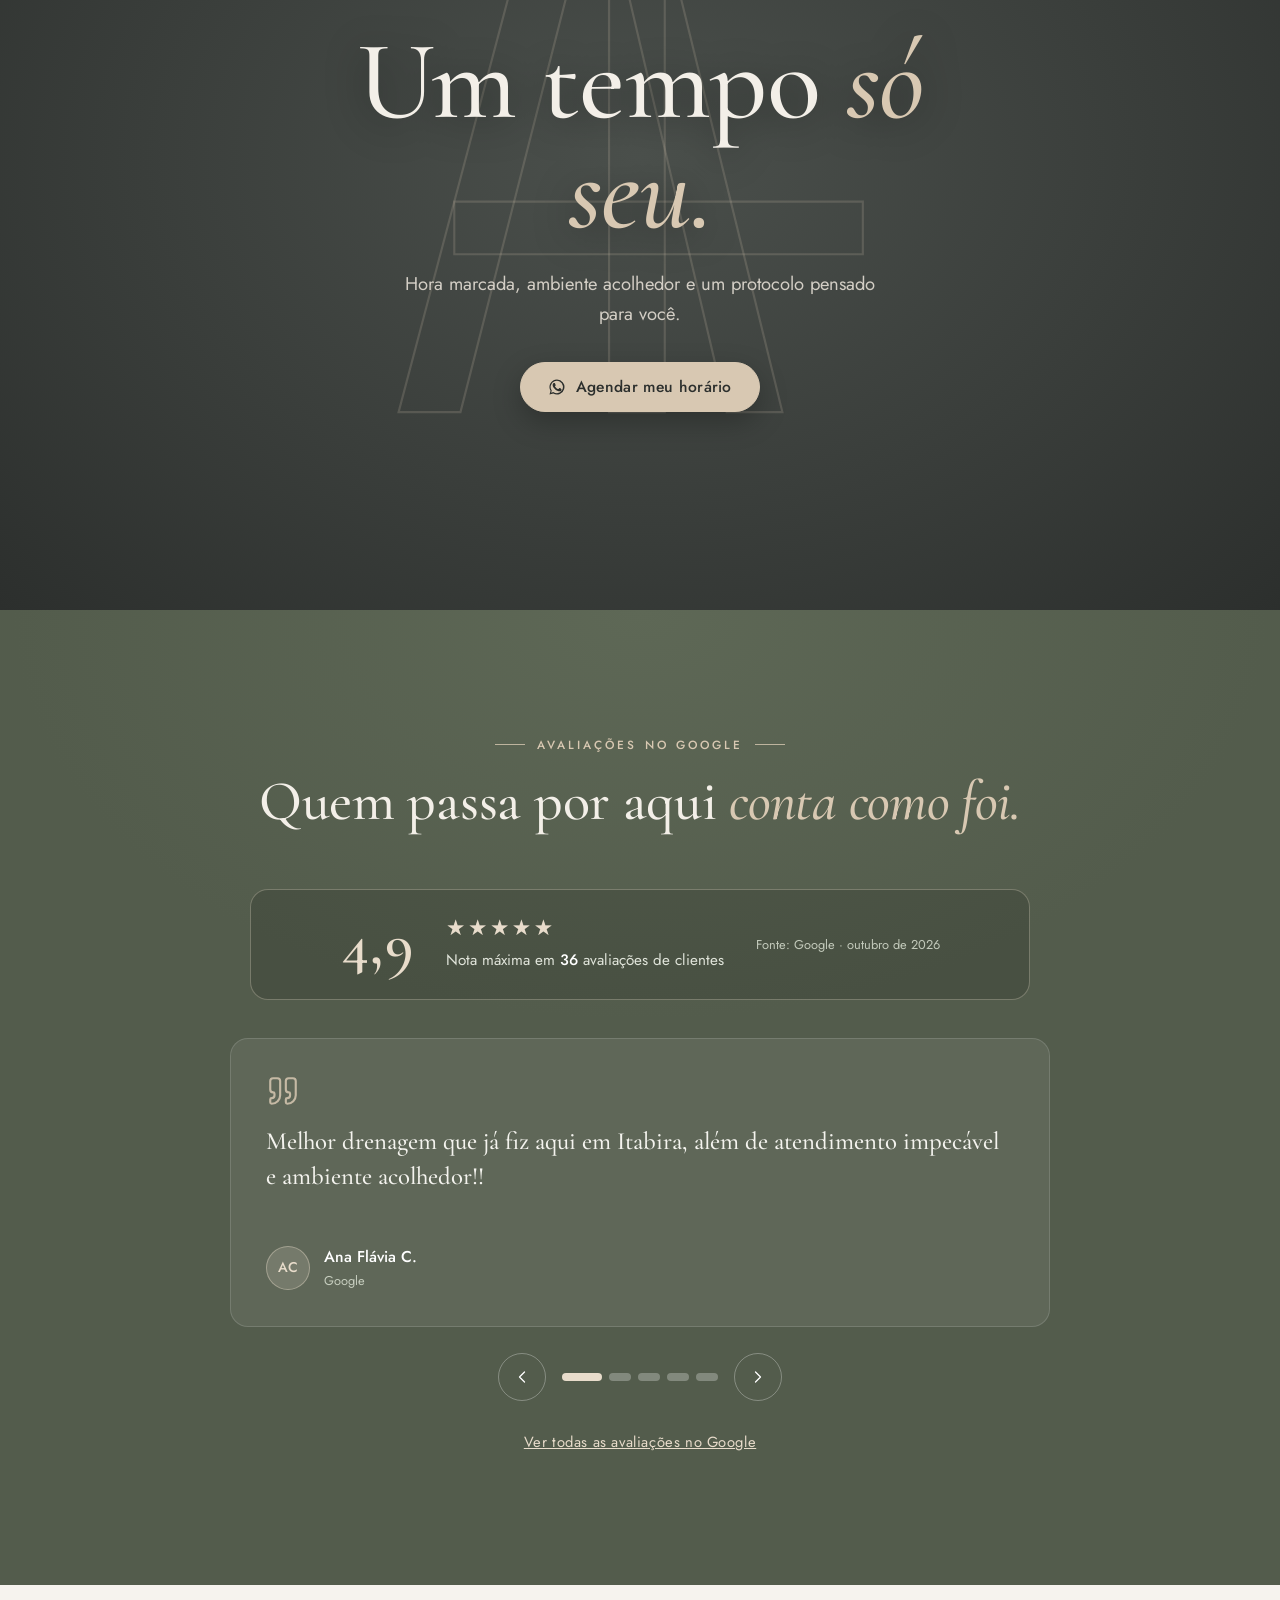
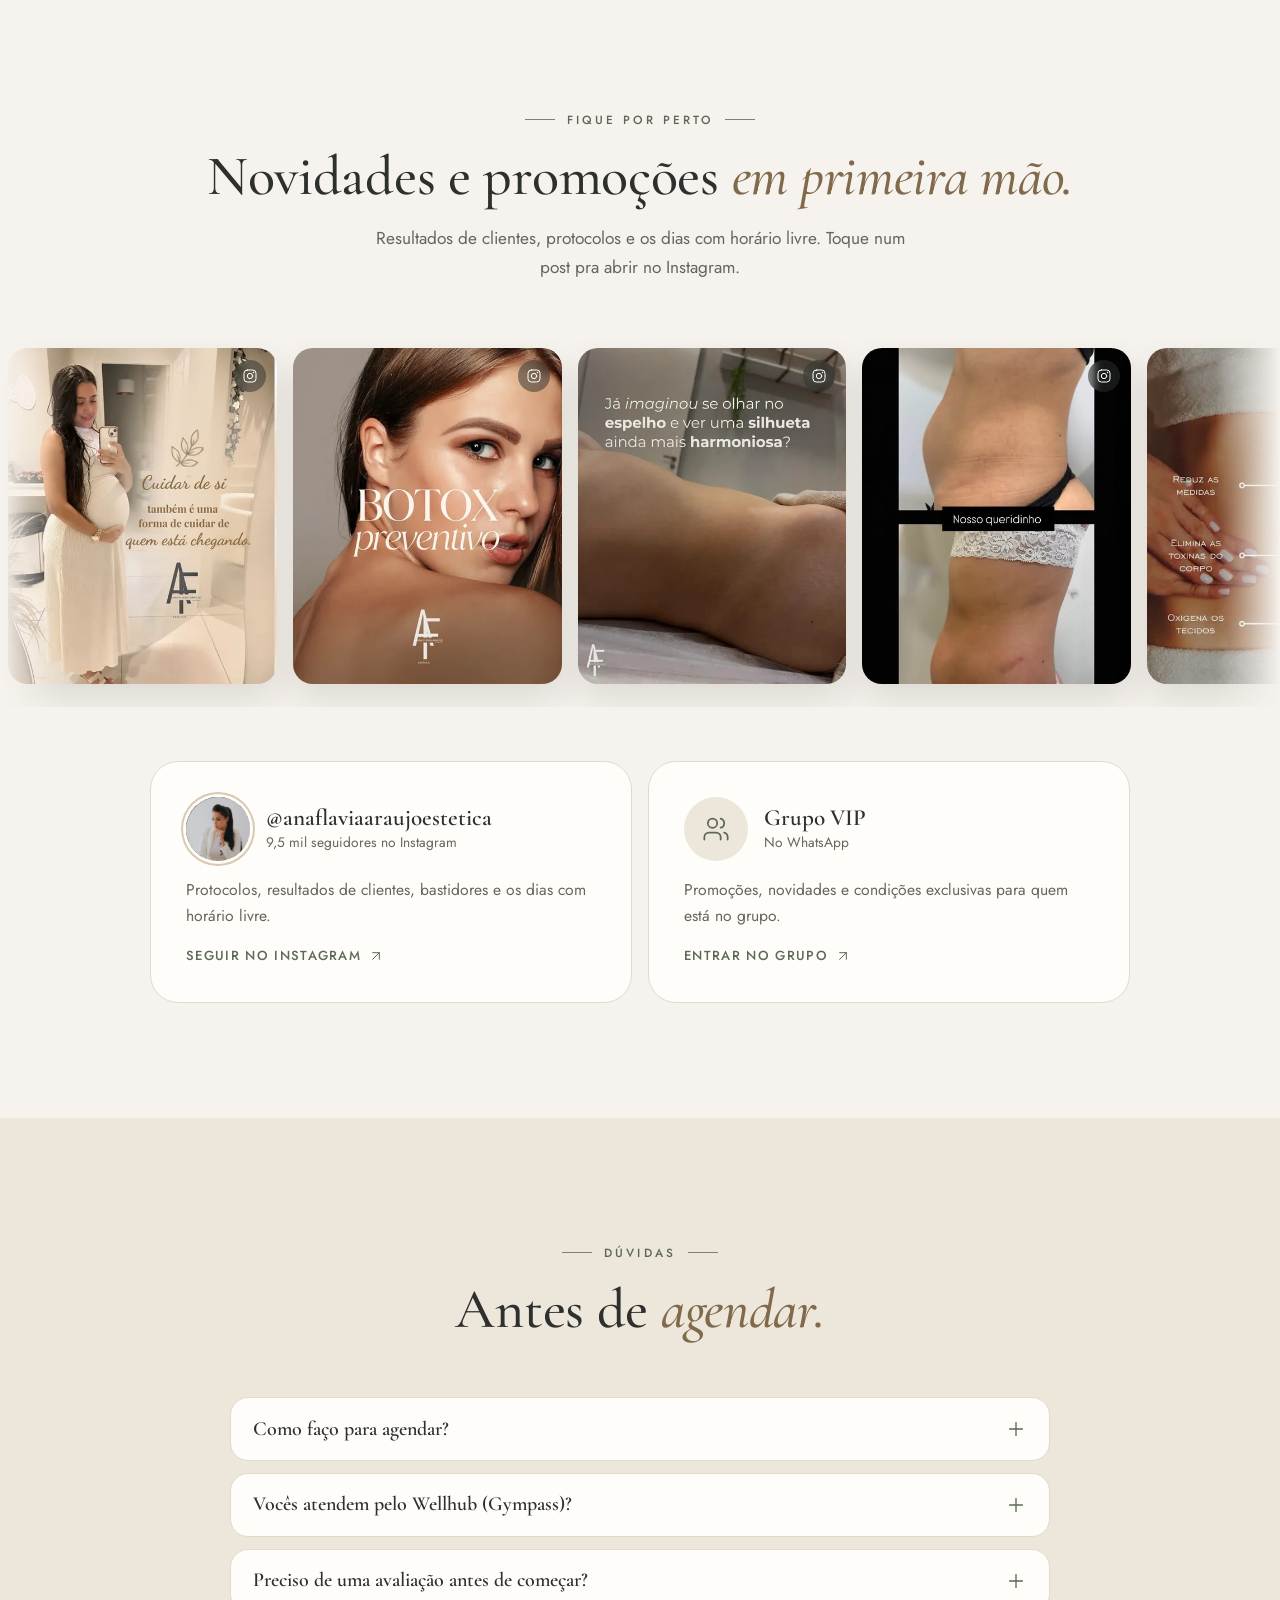
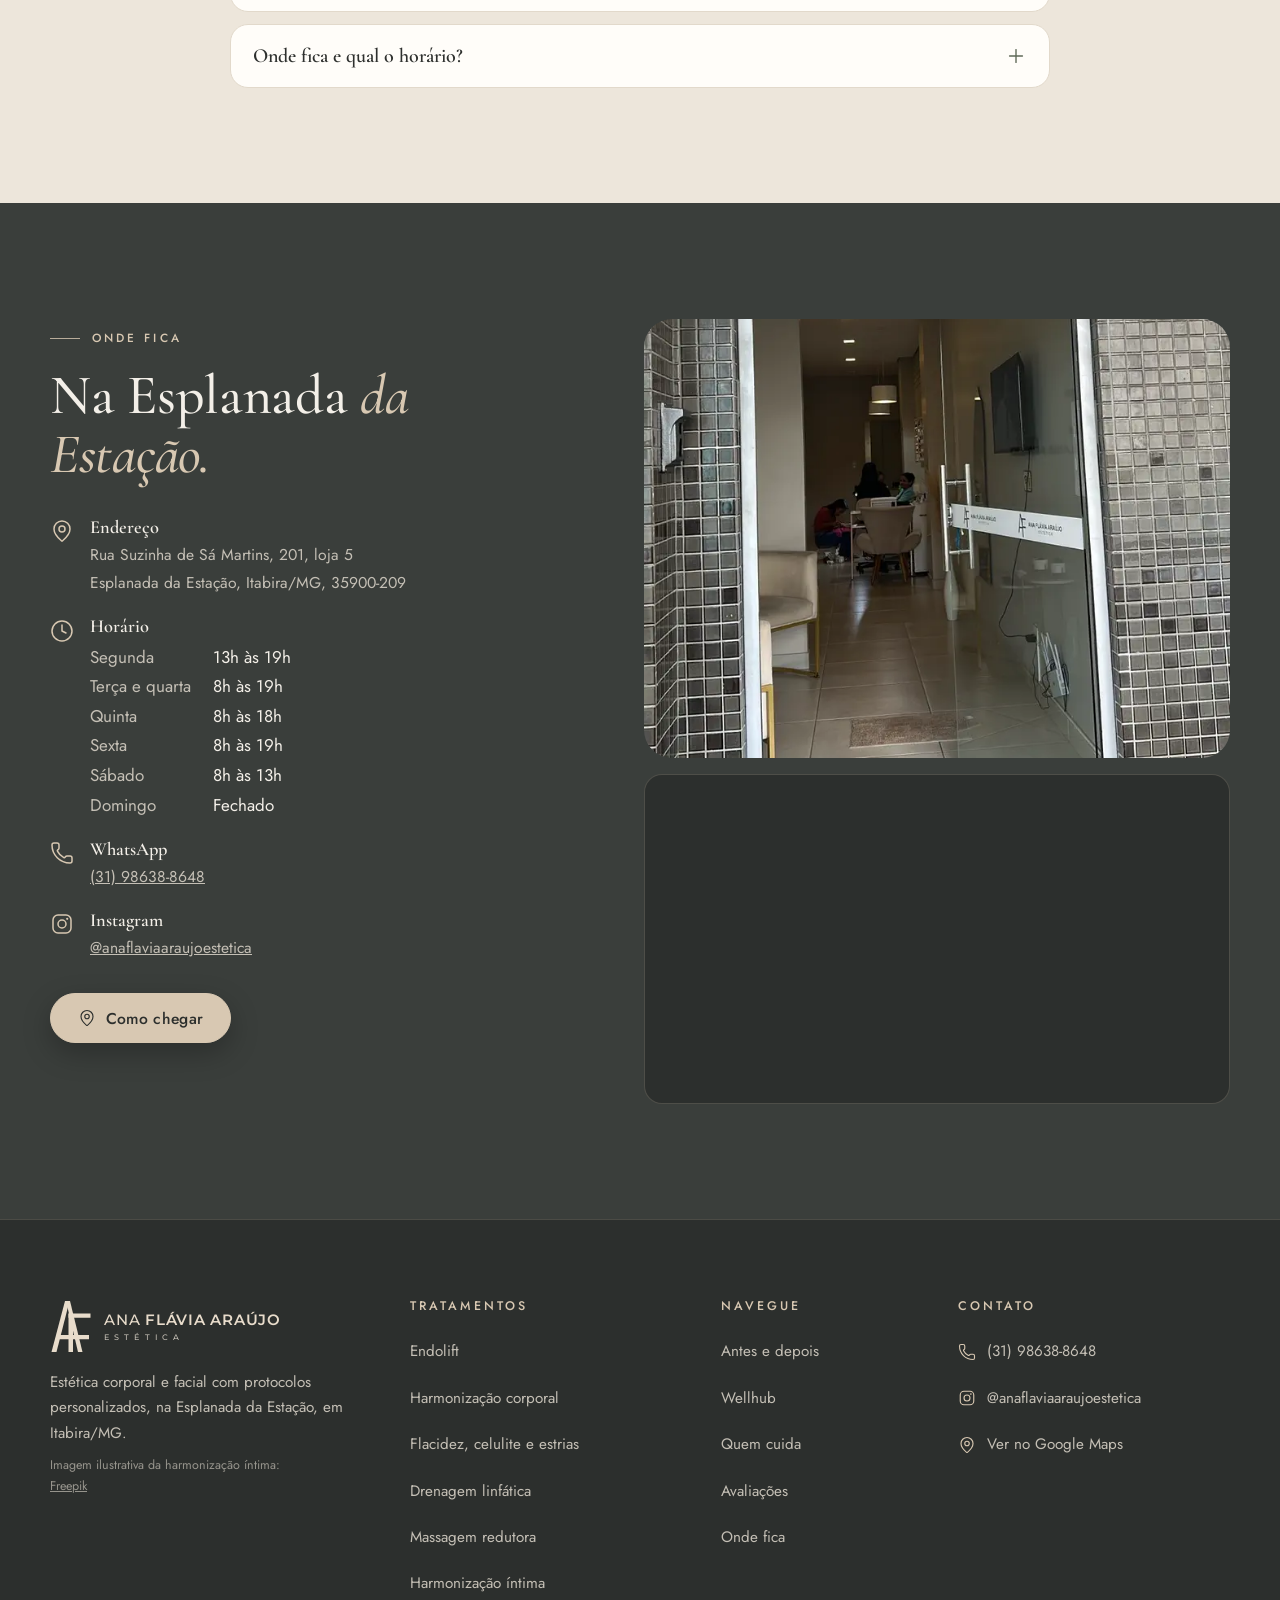
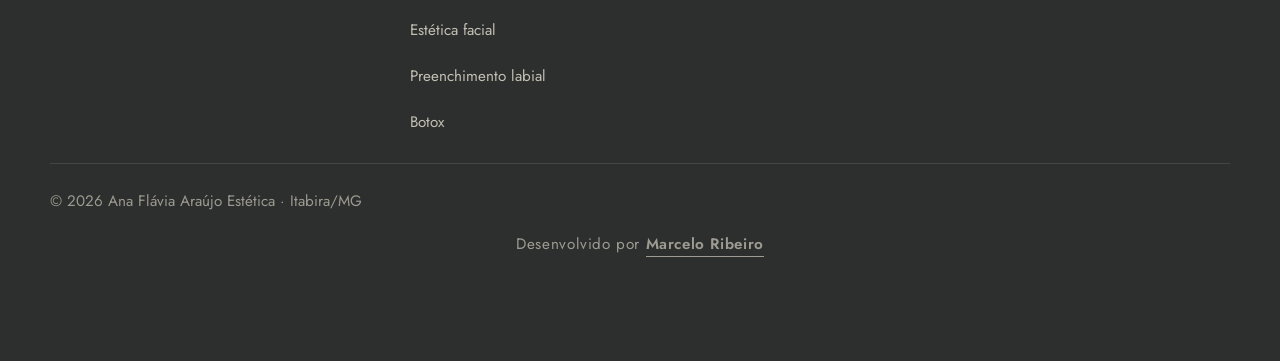
==== commit 2d6fcff8: "Ana Flávia: esmalteria removida do site (página, cards, rodapés, links e sitemap), glúteo com curati" ====
--- a/index.html
+++ b/index.html
@@ -1213,8 +1213,8 @@
         <figcaption><b>A fachada</b>Rua Suzinha de Sá Martins, 201, loja 5.</figcaption>
       </figure>
       <figure class="espaco__f espaco__f--corredor">
-        <img src="assets/img/espaco-corredor.webp" width="503" height="671" loading="lazy" decoding="async" alt="Corredor com o cantinho do café e, ao fundo, a bancada da esmalteria">
-        <figcaption><b>O corredor</b>O cantinho do café e, ao fundo, a bancada da esmalteria.</figcaption>
+        <img src="assets/img/espaco-corredor.webp" width="503" height="671" loading="lazy" decoding="async" alt="Corredor com o cantinho do café">
+        <figcaption><b>O corredor</b>O cantinho do café.</figcaption>
       </figure>
     </div>
   </div>
@@ -1361,7 +1361,7 @@
   <div class="familia" id="t-rosto" role="tabpanel" aria-labelledby="aba-rosto">
     <div class="env familia__cab">
       <div class="familia__titulo"><h3>Rosto e beleza</h3></div>
-      <p class="familia__txt">Pele do rosto, lábios e unhas, com hora marcada.</p>
+      <p class="familia__txt">Pele do rosto e lábios, com hora marcada.</p>
     </div>
     <div class="vitrine" data-vitrine>
       <ul class="vitrine__trilho" data-v-trilho aria-label="Tratamentos para o rosto e beleza">
@@ -1410,26 +1410,11 @@
             </div>
           </a>
         </li>
-        <li class="tcard">
-          <a class="tcard__a" href="tratamentos/esmalteria/">
-            <span class="tcard__midia"><img src="assets/img/trat-unhas.webp" width="600" height="800" loading="lazy" decoding="async" alt="Esmalte claro sendo aplicado nas unhas de uma cliente"></span>
-            <span class="tcard__brilho" aria-hidden="true"></span>
-            <span class="tcard__n" aria-hidden="true">04</span>
-            <div class="tcard__corpo">
-              <span class="tcard__cat">Unhas</span>
-              <h3>Esmalteria</h3>
-              <div class="tcard__mais"><div>
-                <p class="tcard__txt">Manicure e pedicure com hora marcada.</p>
-                <span class="tcard__cta">Ver o tratamento<svg class="i" aria-hidden="true"><use href="#i-seta"/></svg></span>
-              </div></div>
-            </div>
-          </a>
-        </li>
       </ul>
       <button class="vitrine__seta vitrine__seta--ant" type="button" data-v-ant aria-label="Ver os anteriores em rosto e beleza"><svg class="i" aria-hidden="true"><use href="#i-esq"/></svg></button>
       <button class="vitrine__seta vitrine__seta--prox" type="button" data-v-prox aria-label="Ver os próximos em rosto e beleza"><svg class="i" aria-hidden="true"><use href="#i-dir"/></svg></button>
       <div class="env vitrine__rodape" aria-hidden="true">
-        <span class="vitrine__conta"><b data-v-atual>01</b> / 04</span>
+        <span class="vitrine__conta"><b data-v-atual>01</b> / 03</span>
         <span class="vitrine__barra"><i data-v-barra></i></span>
       </div>
     </div>
@@ -1778,7 +1763,6 @@
           <li><a href="tratamentos/estetica-facial/">Estética facial</a></li>
           <li><a href="tratamentos/preenchimento-labial/">Preenchimento labial</a></li>
           <li><a href="tratamentos/botox/">Botox</a></li>
-          <li><a href="tratamentos/esmalteria/">Esmalteria</a></li>
         </ul>
       </div>
       <div>
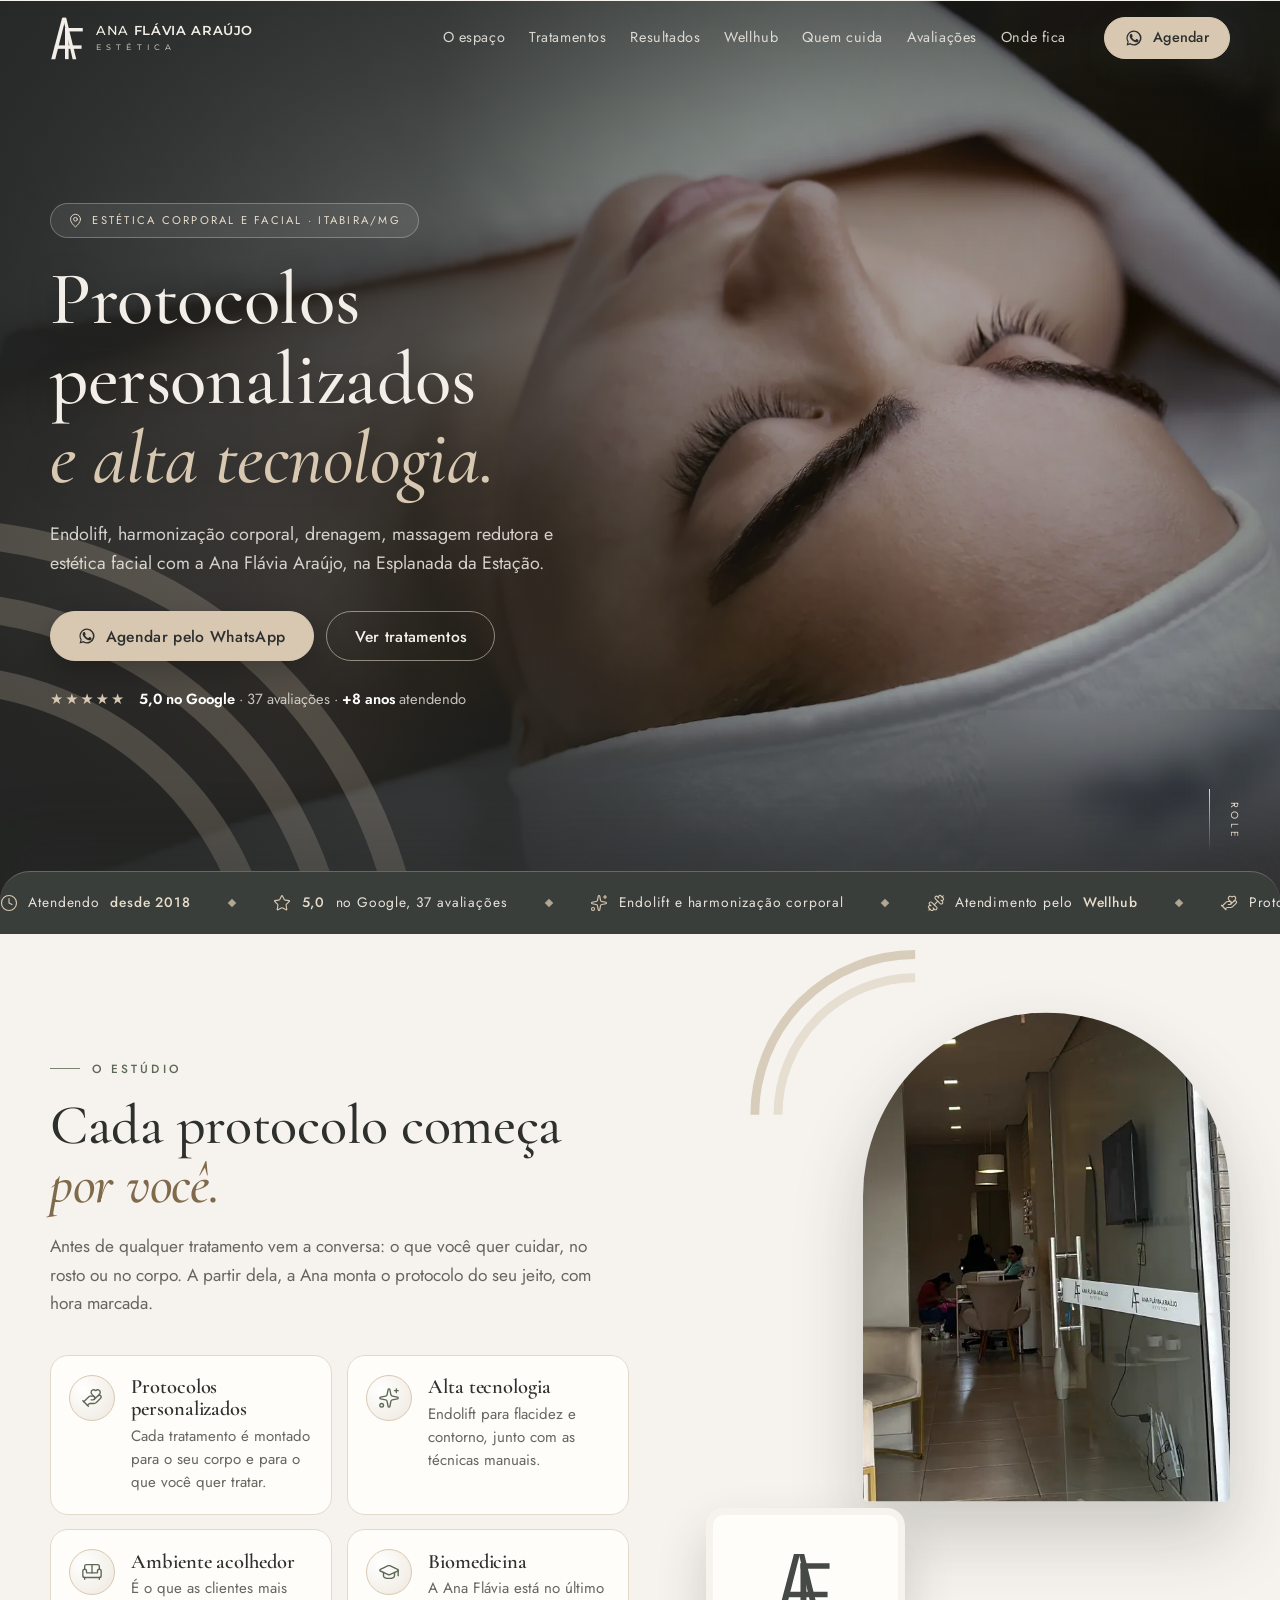
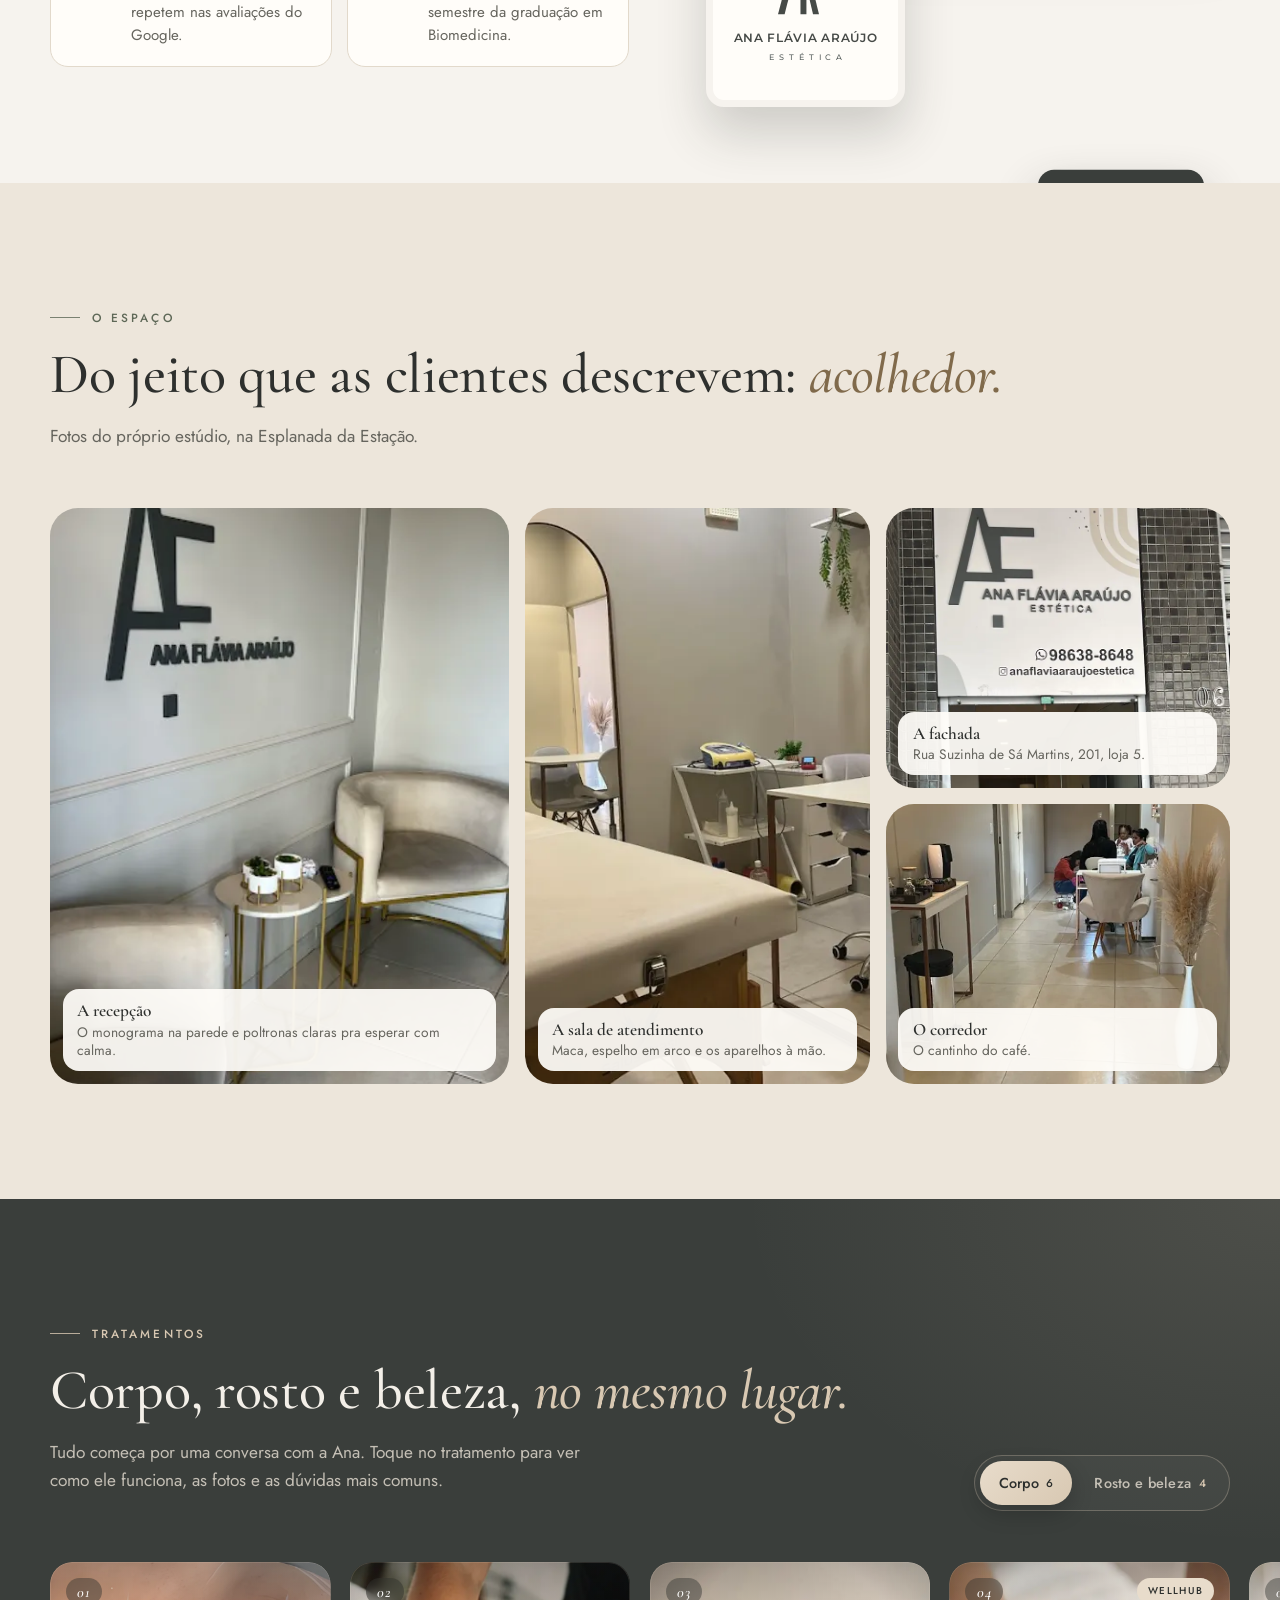
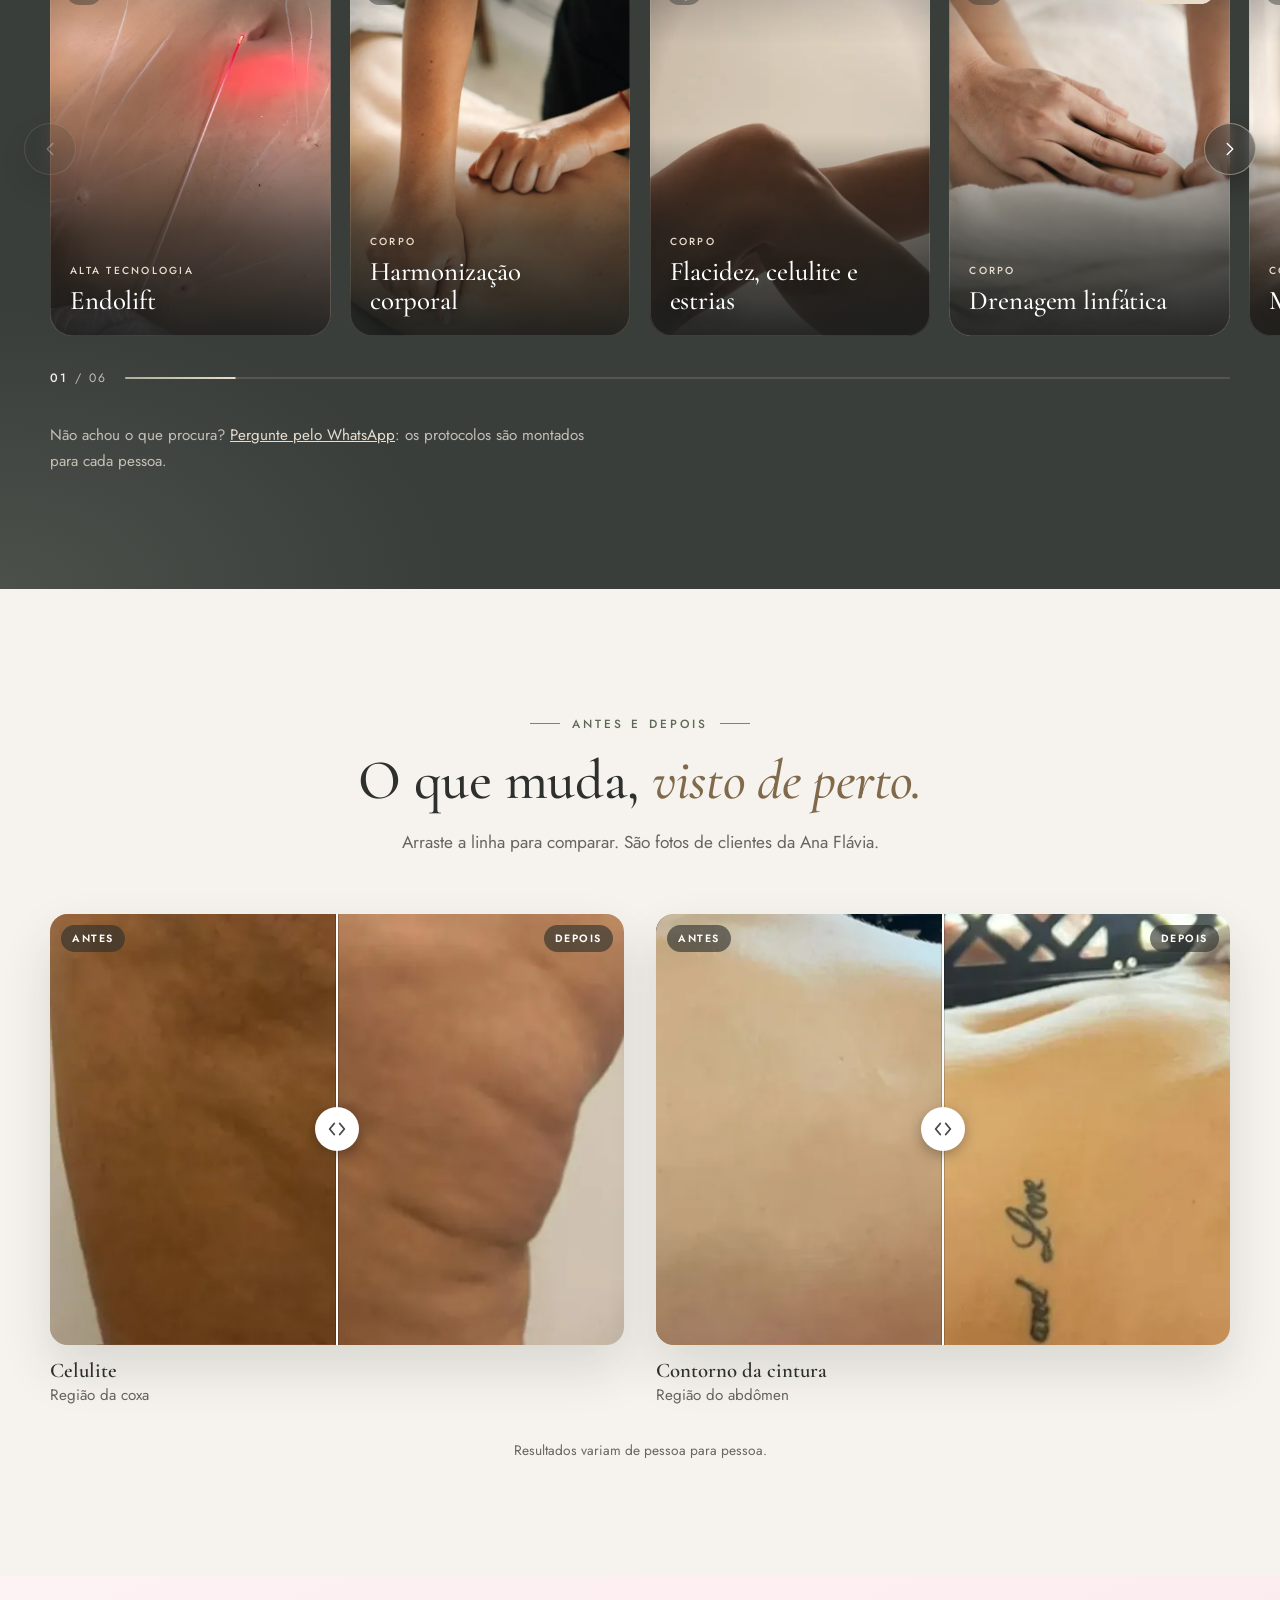
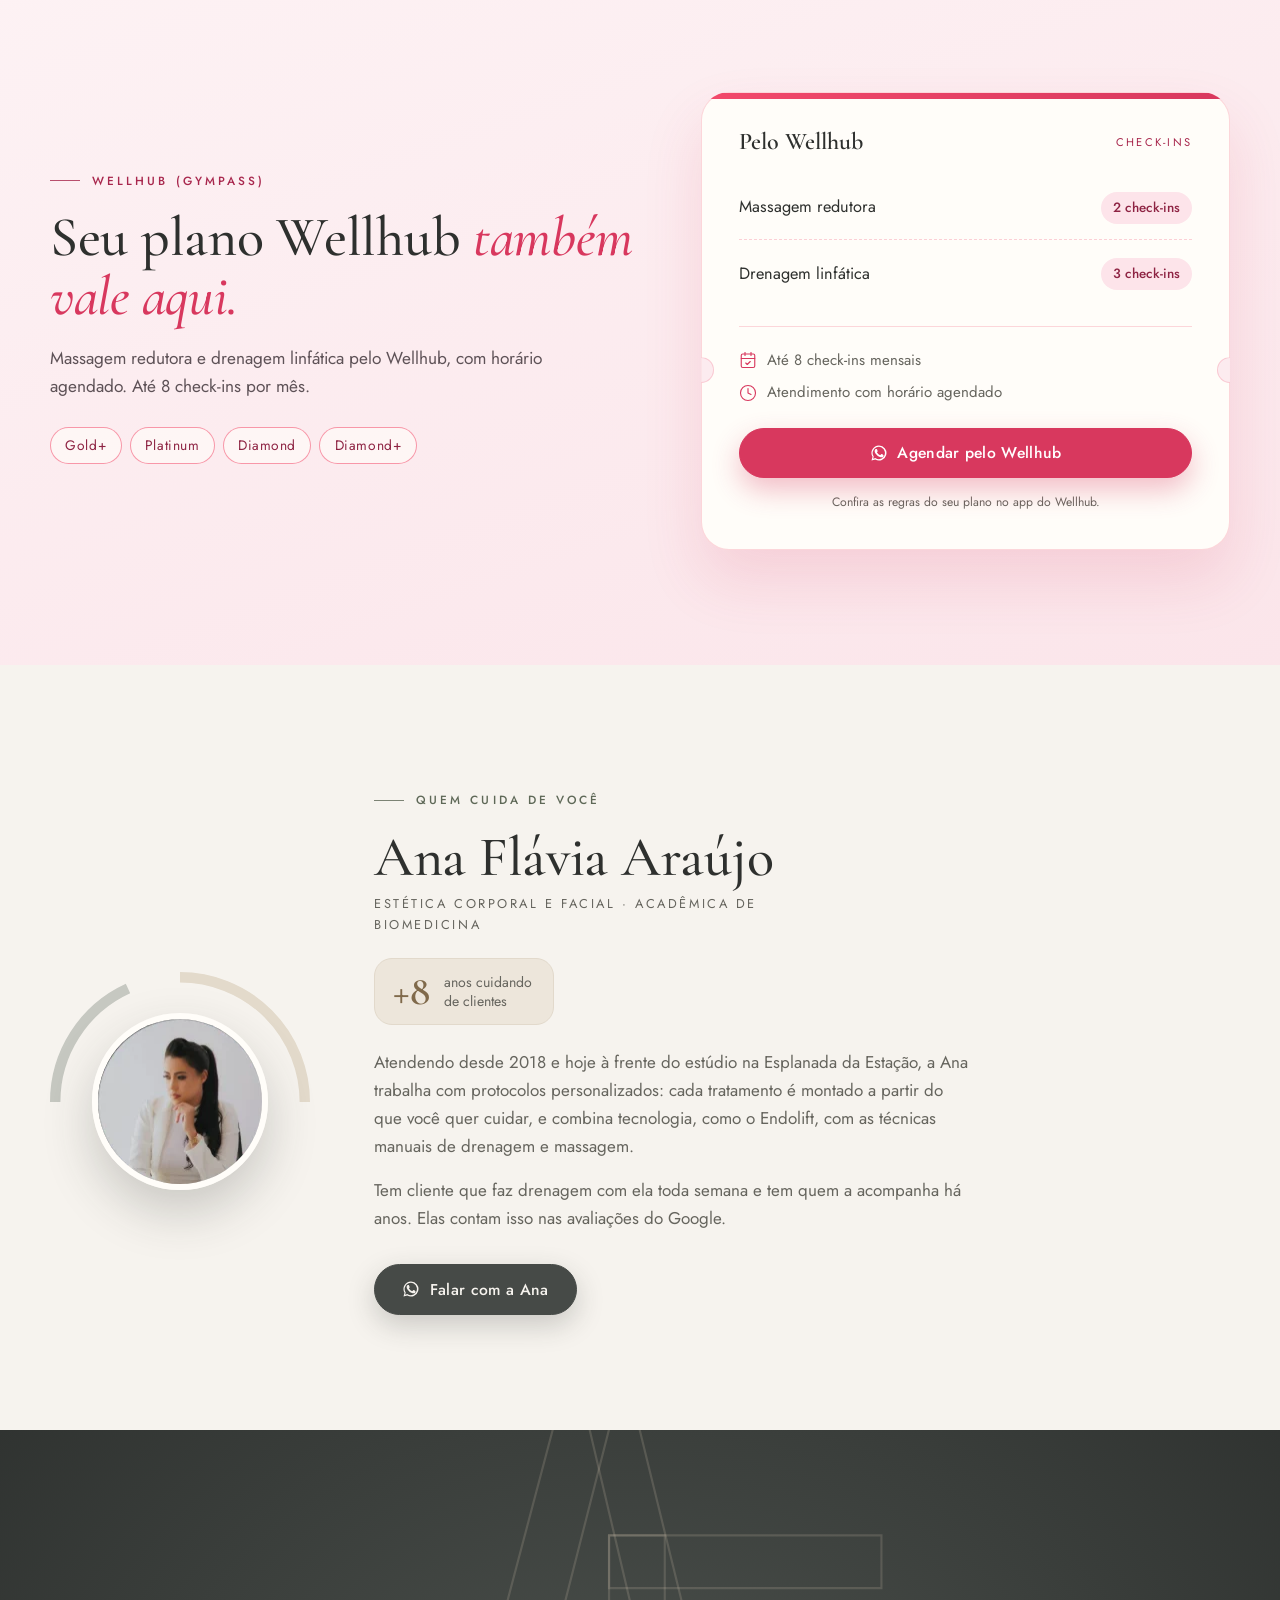
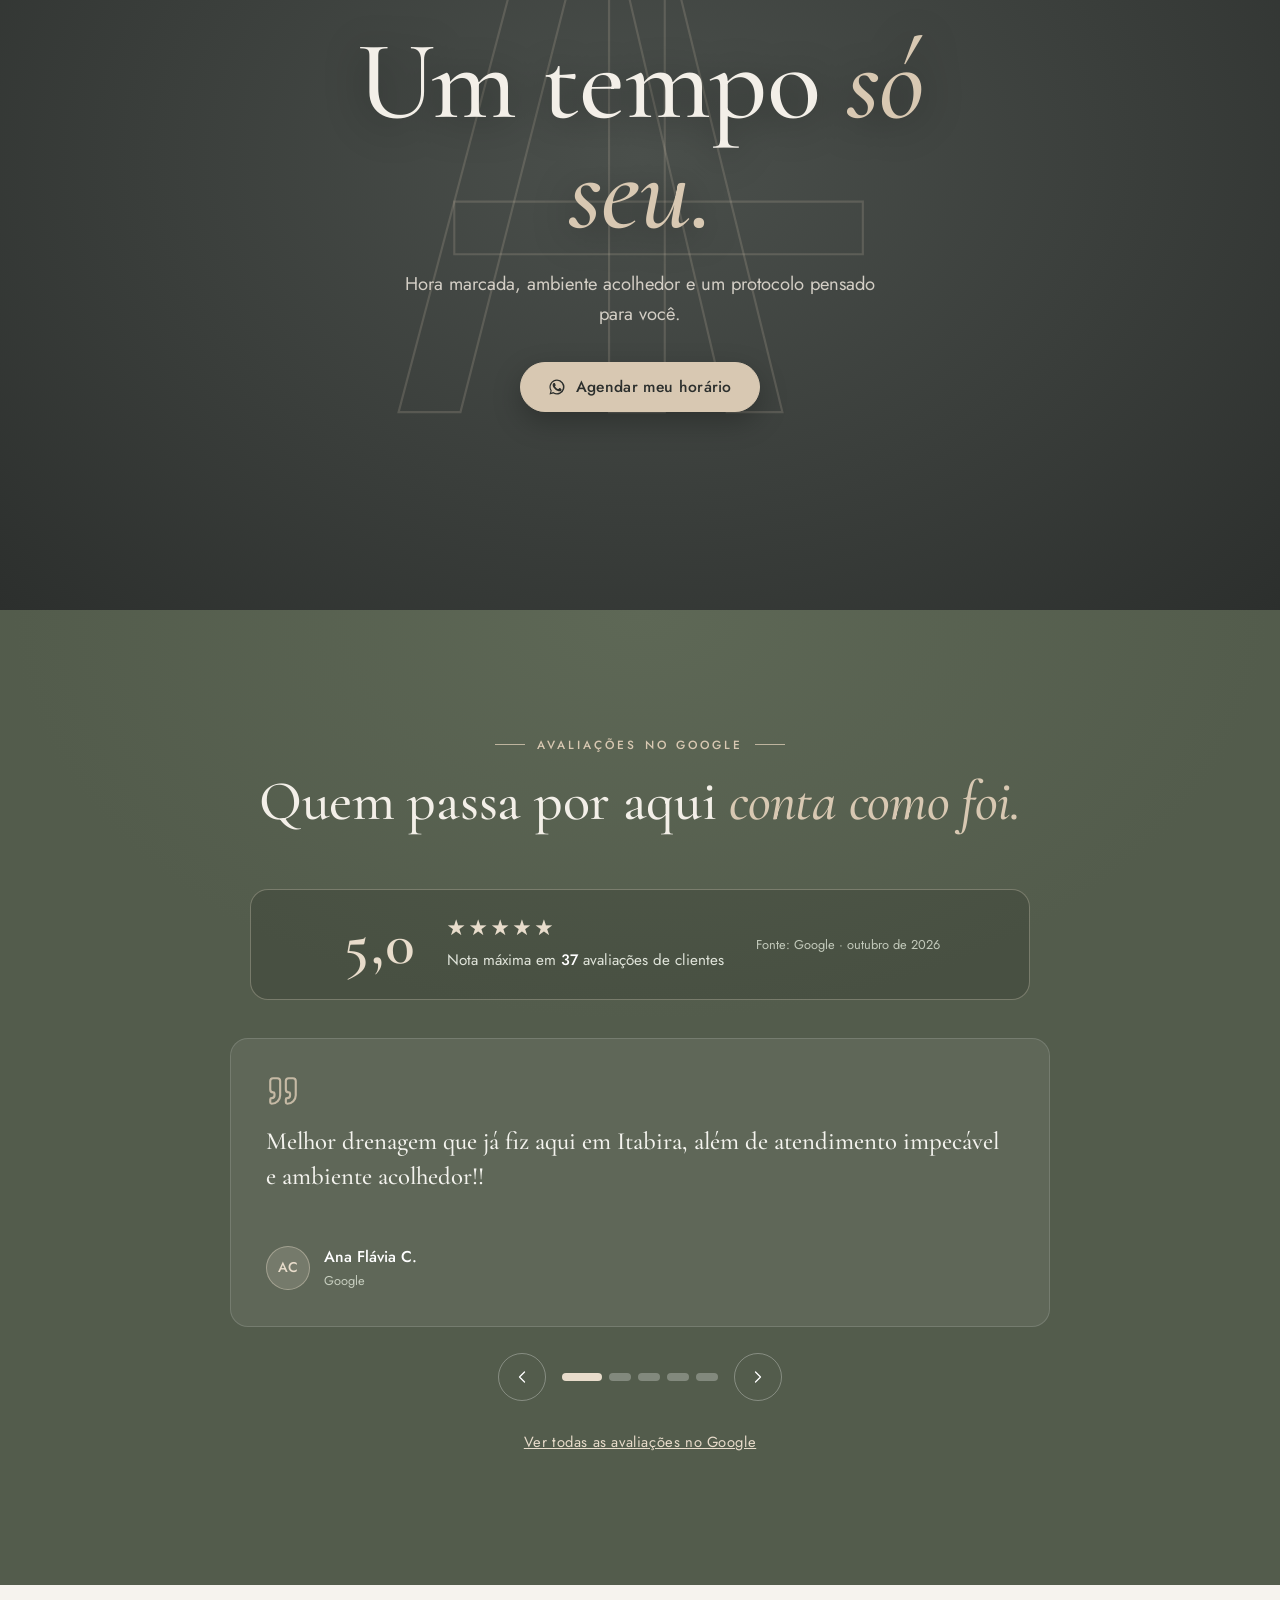
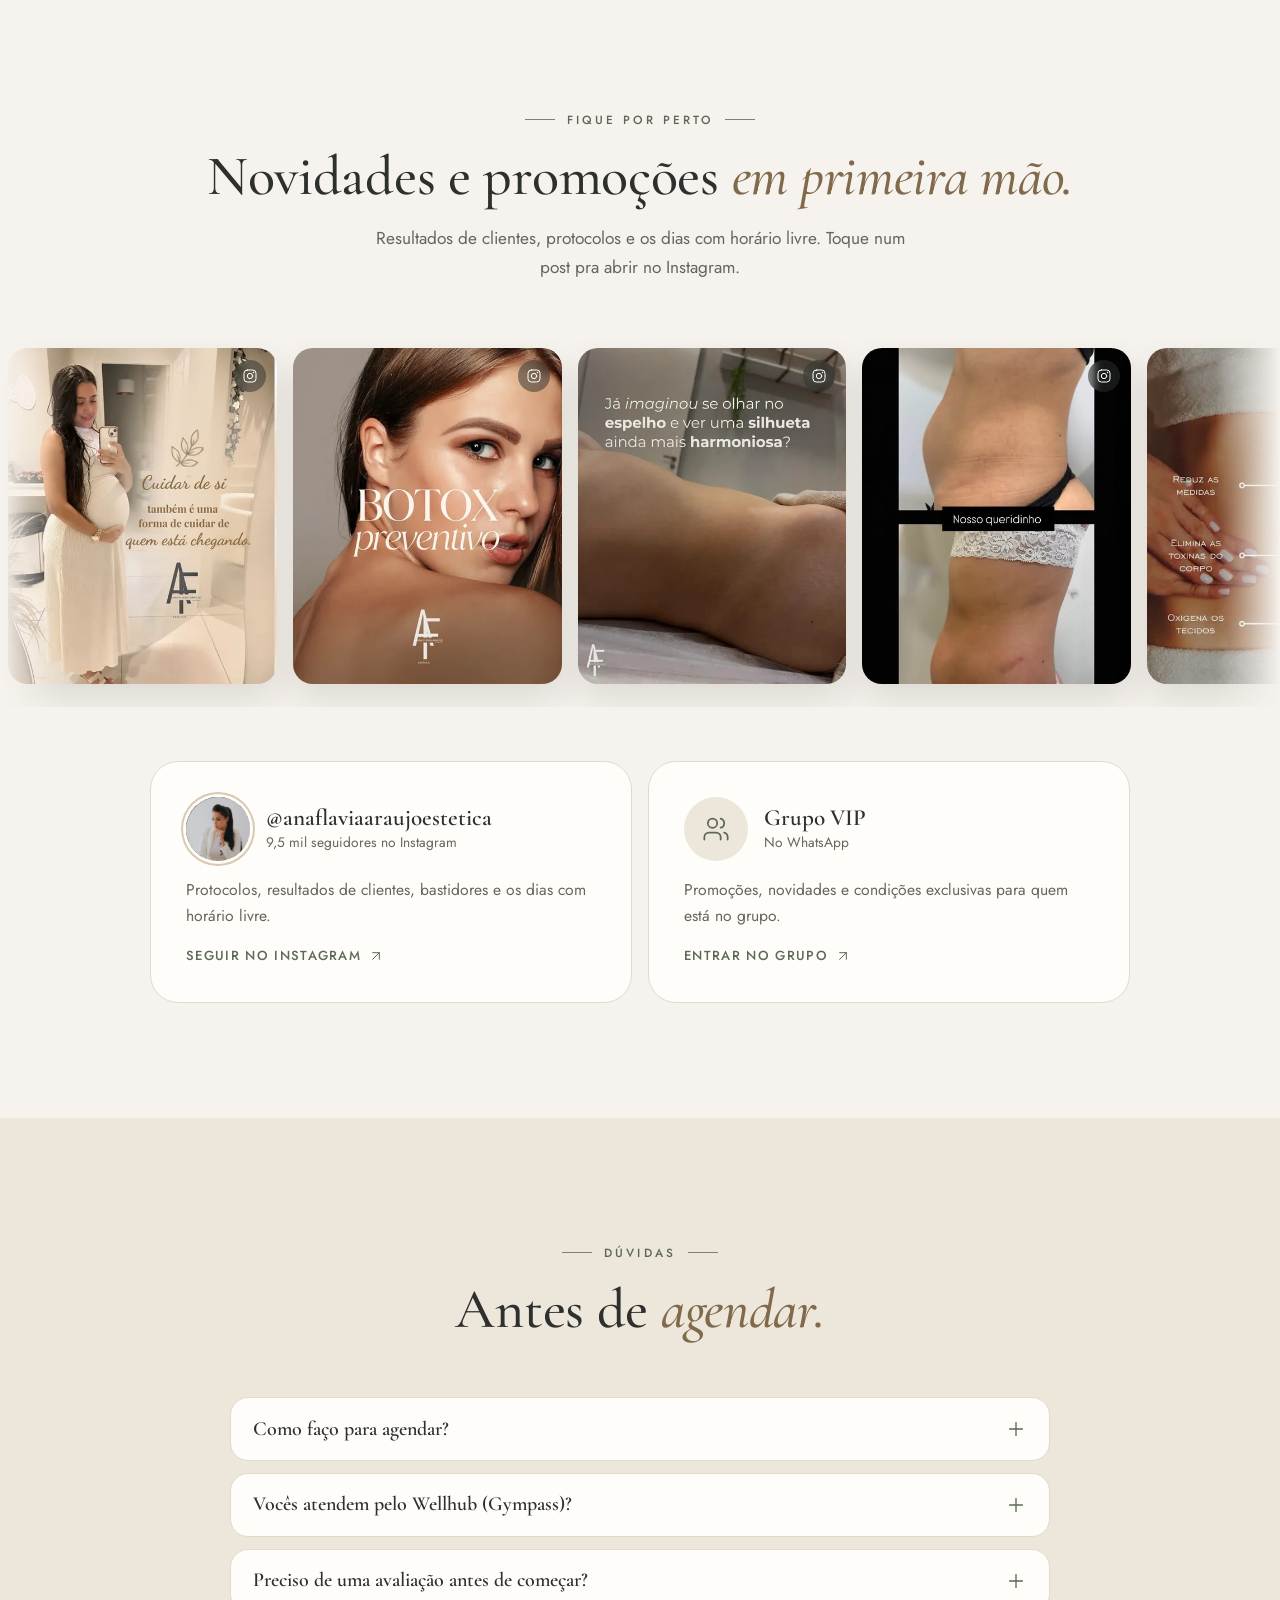
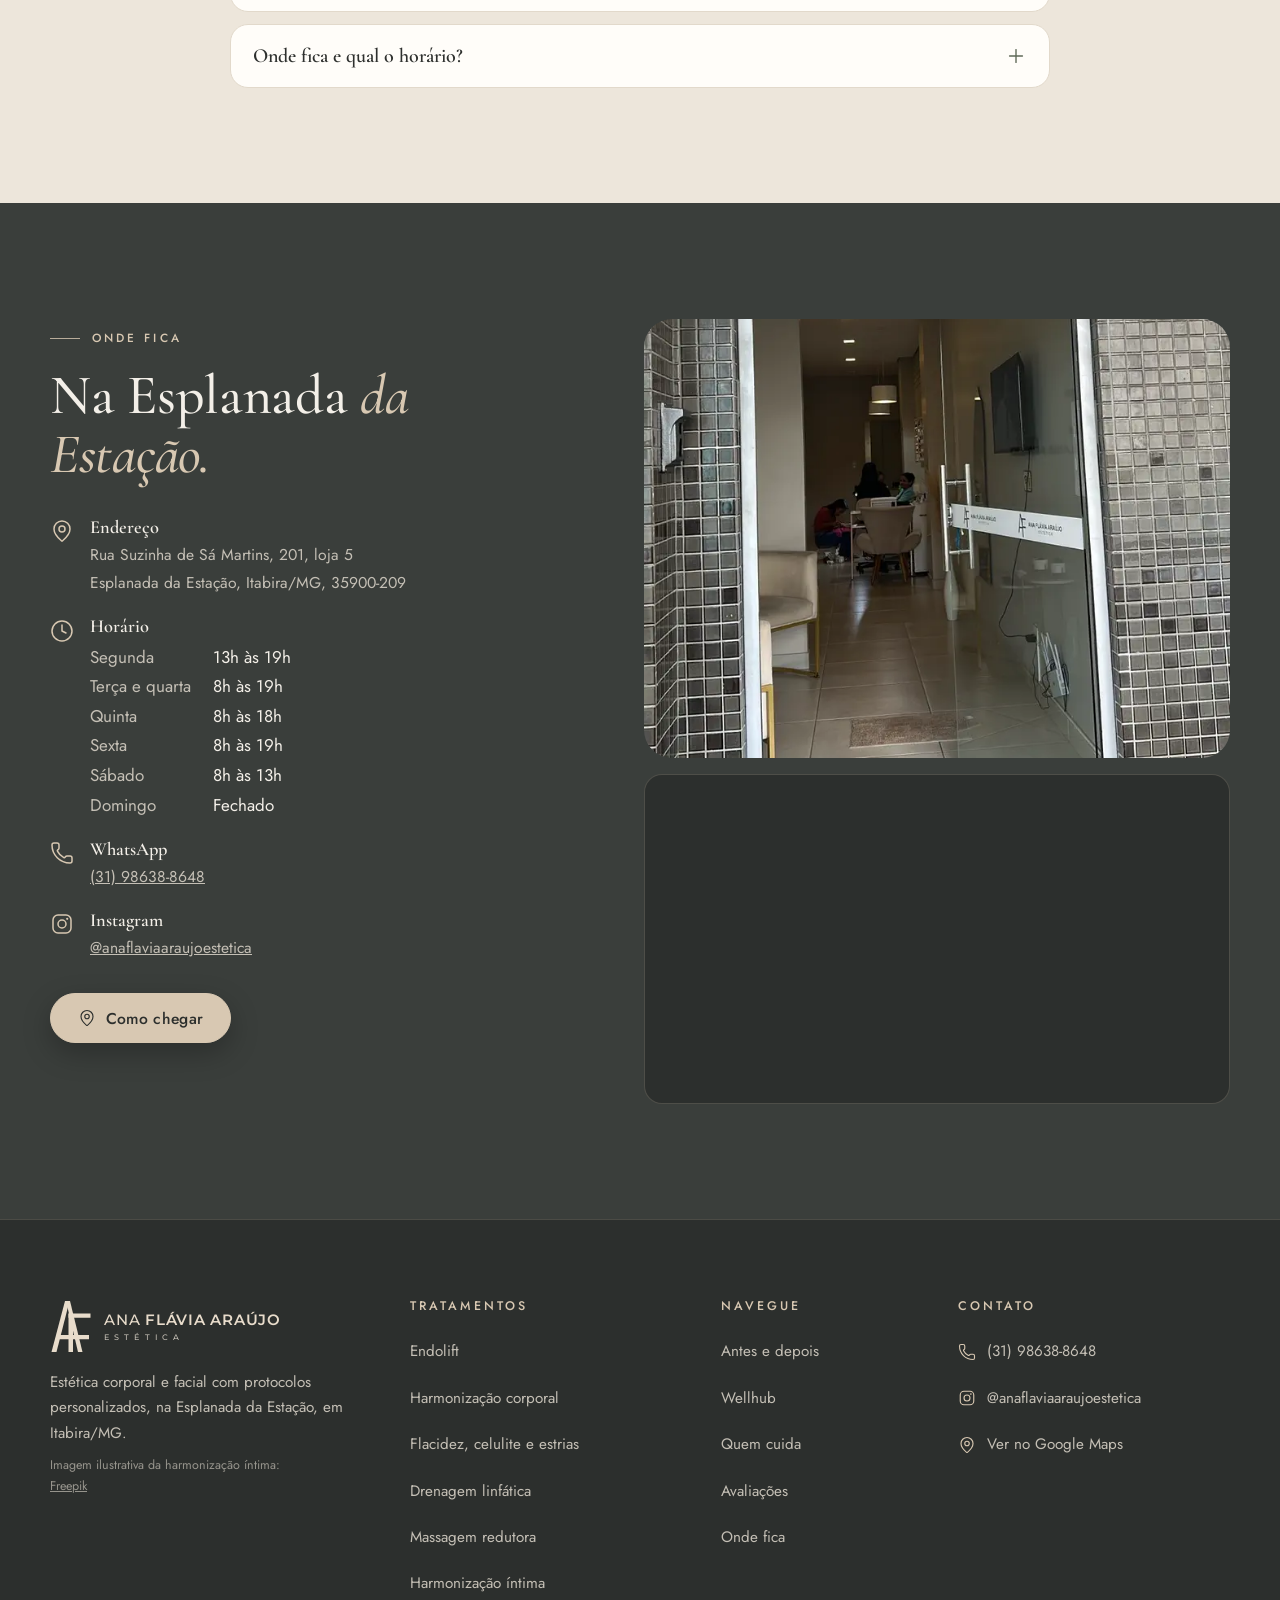
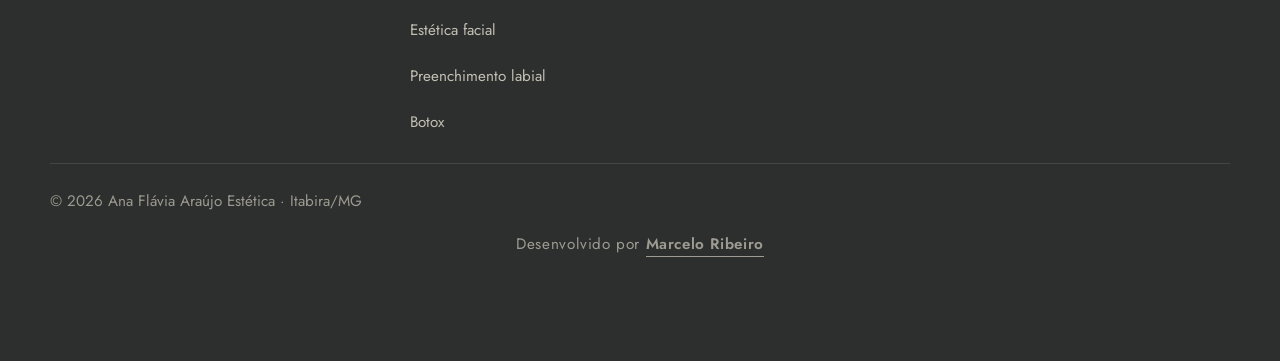
==== commit 6b16e7ac: "Ana Flávia: Google Analytics nas 11 páginas" ====
--- a/index.html
+++ b/index.html
@@ -1,6 +1,14 @@
 <!doctype html>
 <html lang="pt-BR">
 <head>
+<!-- Google Analytics 4 (27/10/2026): conta os toques no WhatsApp pela medição otimizada -->
+<script async src="https://www.googletagmanager.com/gtag/js?id=G-6NPV462FQ9"></script>
+<script>
+  window.dataLayer = window.dataLayer || [];
+  function gtag(){dataLayer.push(arguments);}
+  gtag('js', new Date());
+  gtag('config', 'G-6NPV462FQ9');
+</script>
 <meta charset="utf-8">
 <meta name="viewport" content="width=device-width, initial-scale=1">
 <!-- Roda ANTES de o CSS pintar (mesma logica da WA):
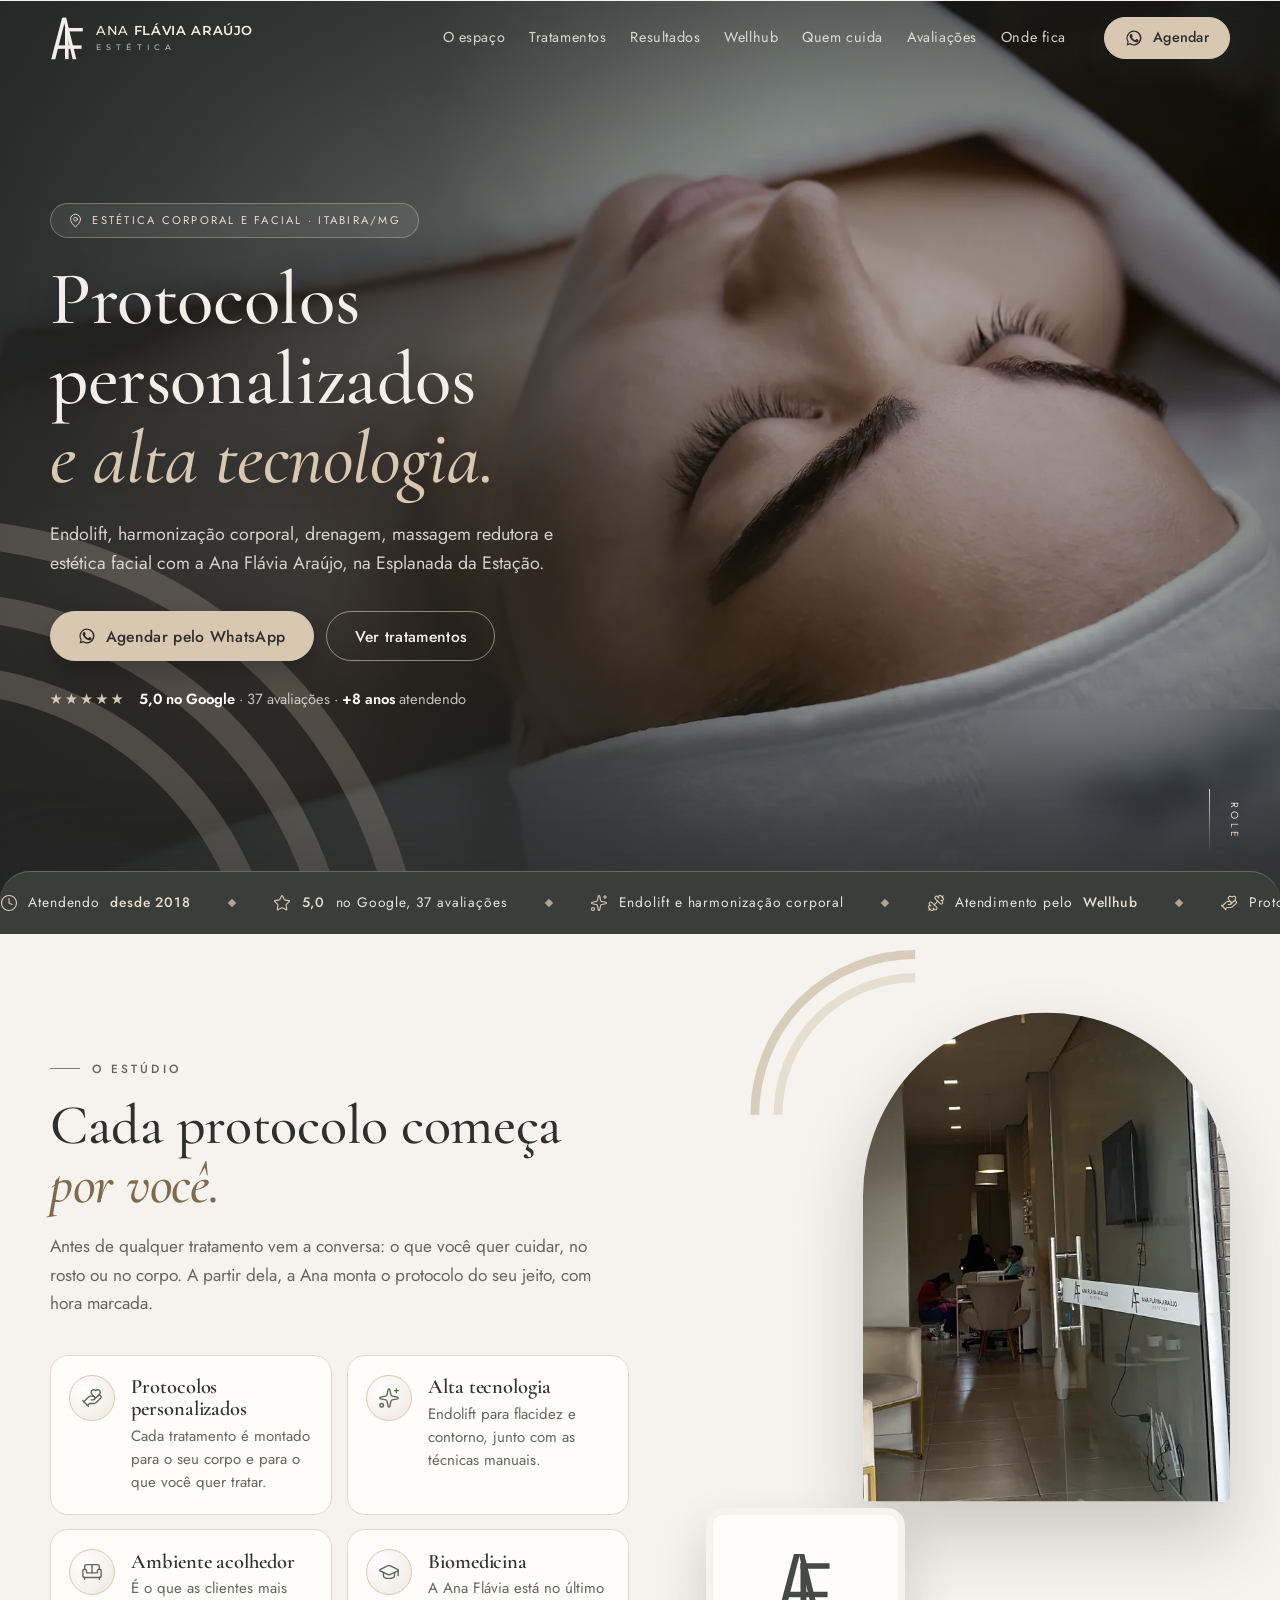
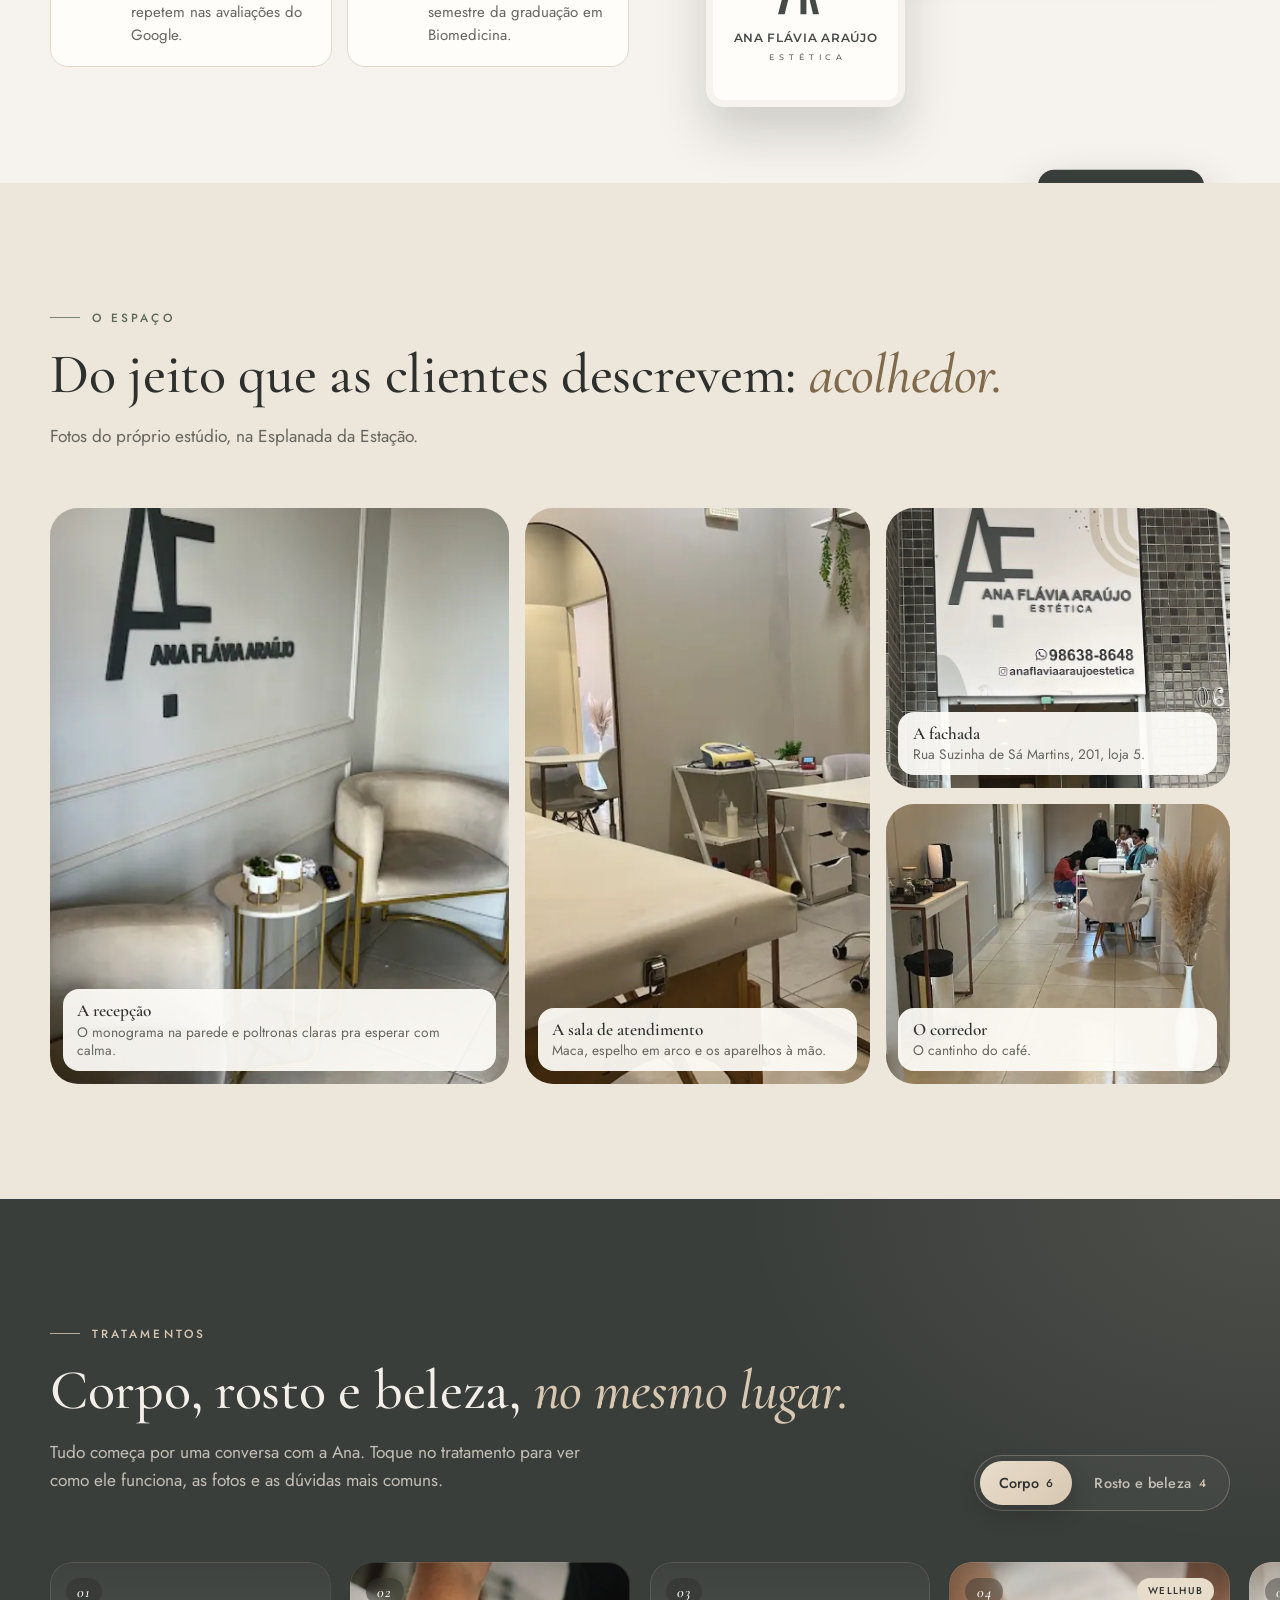
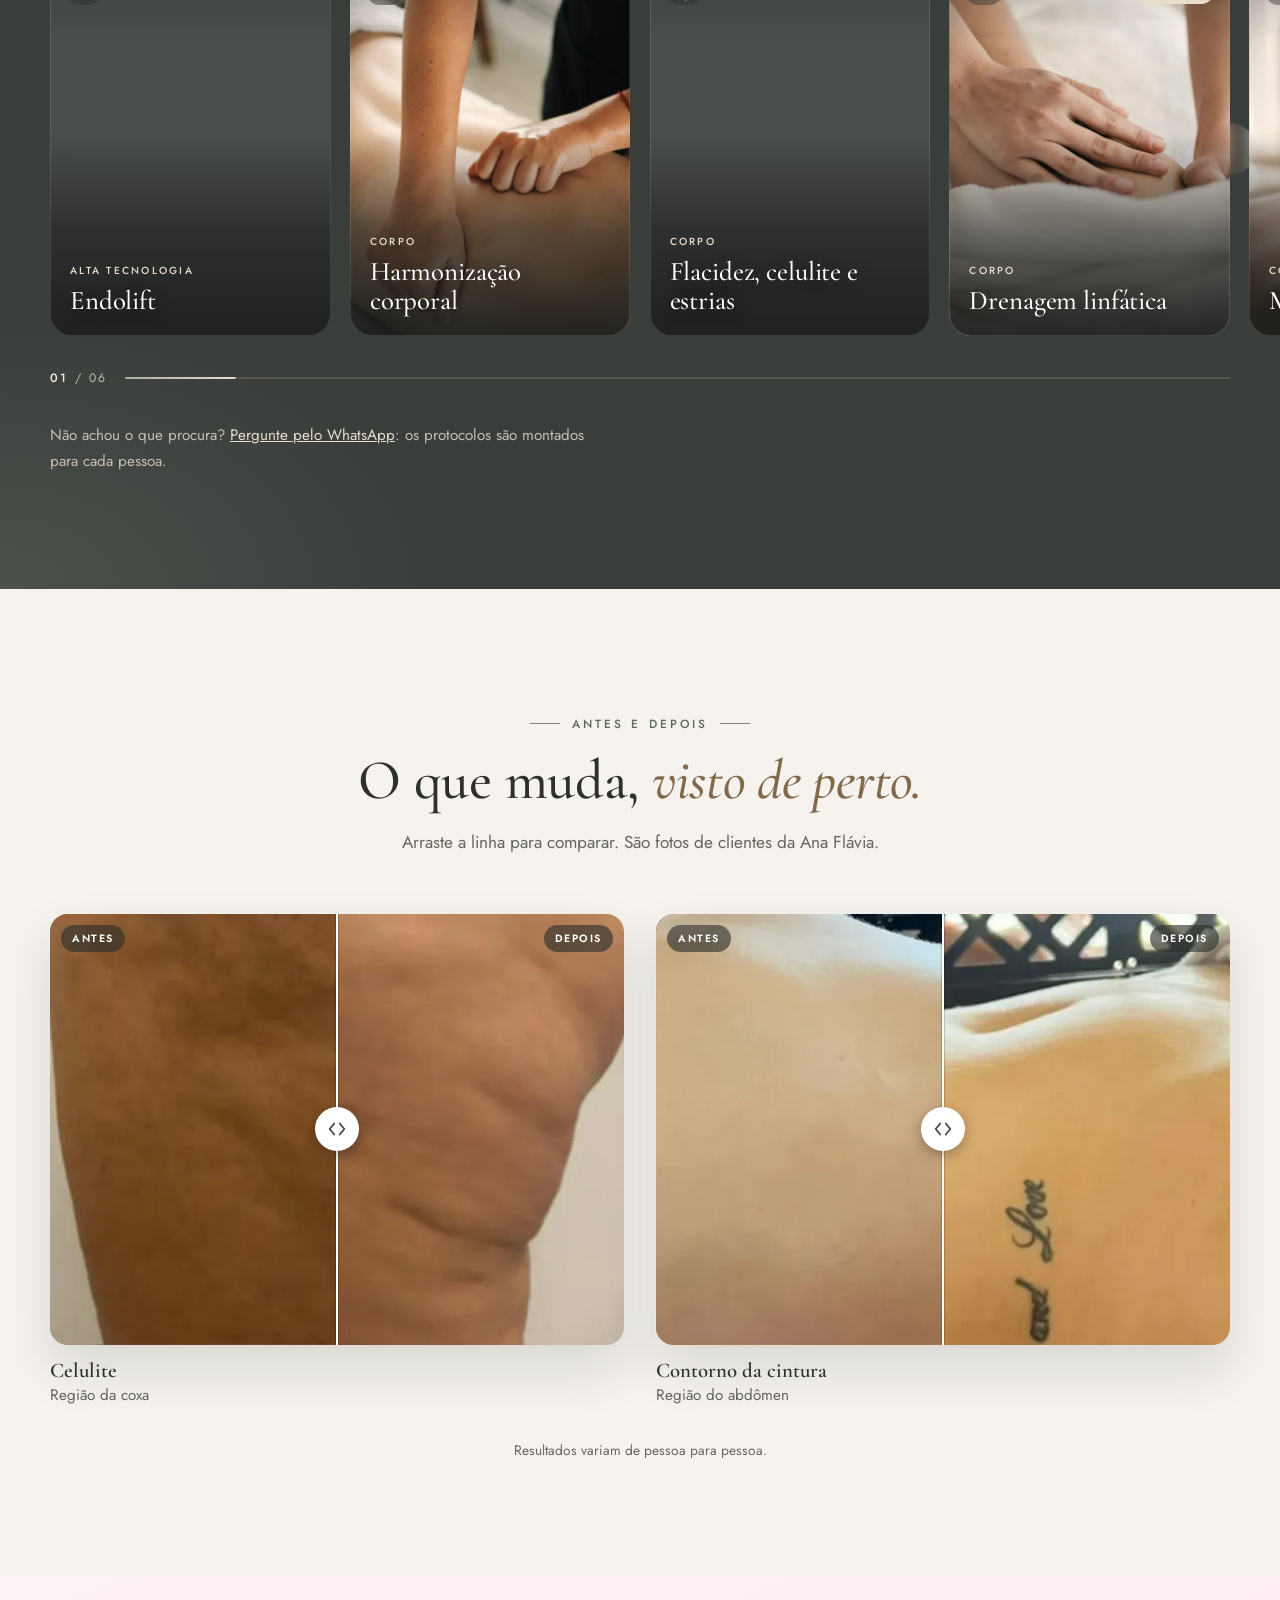
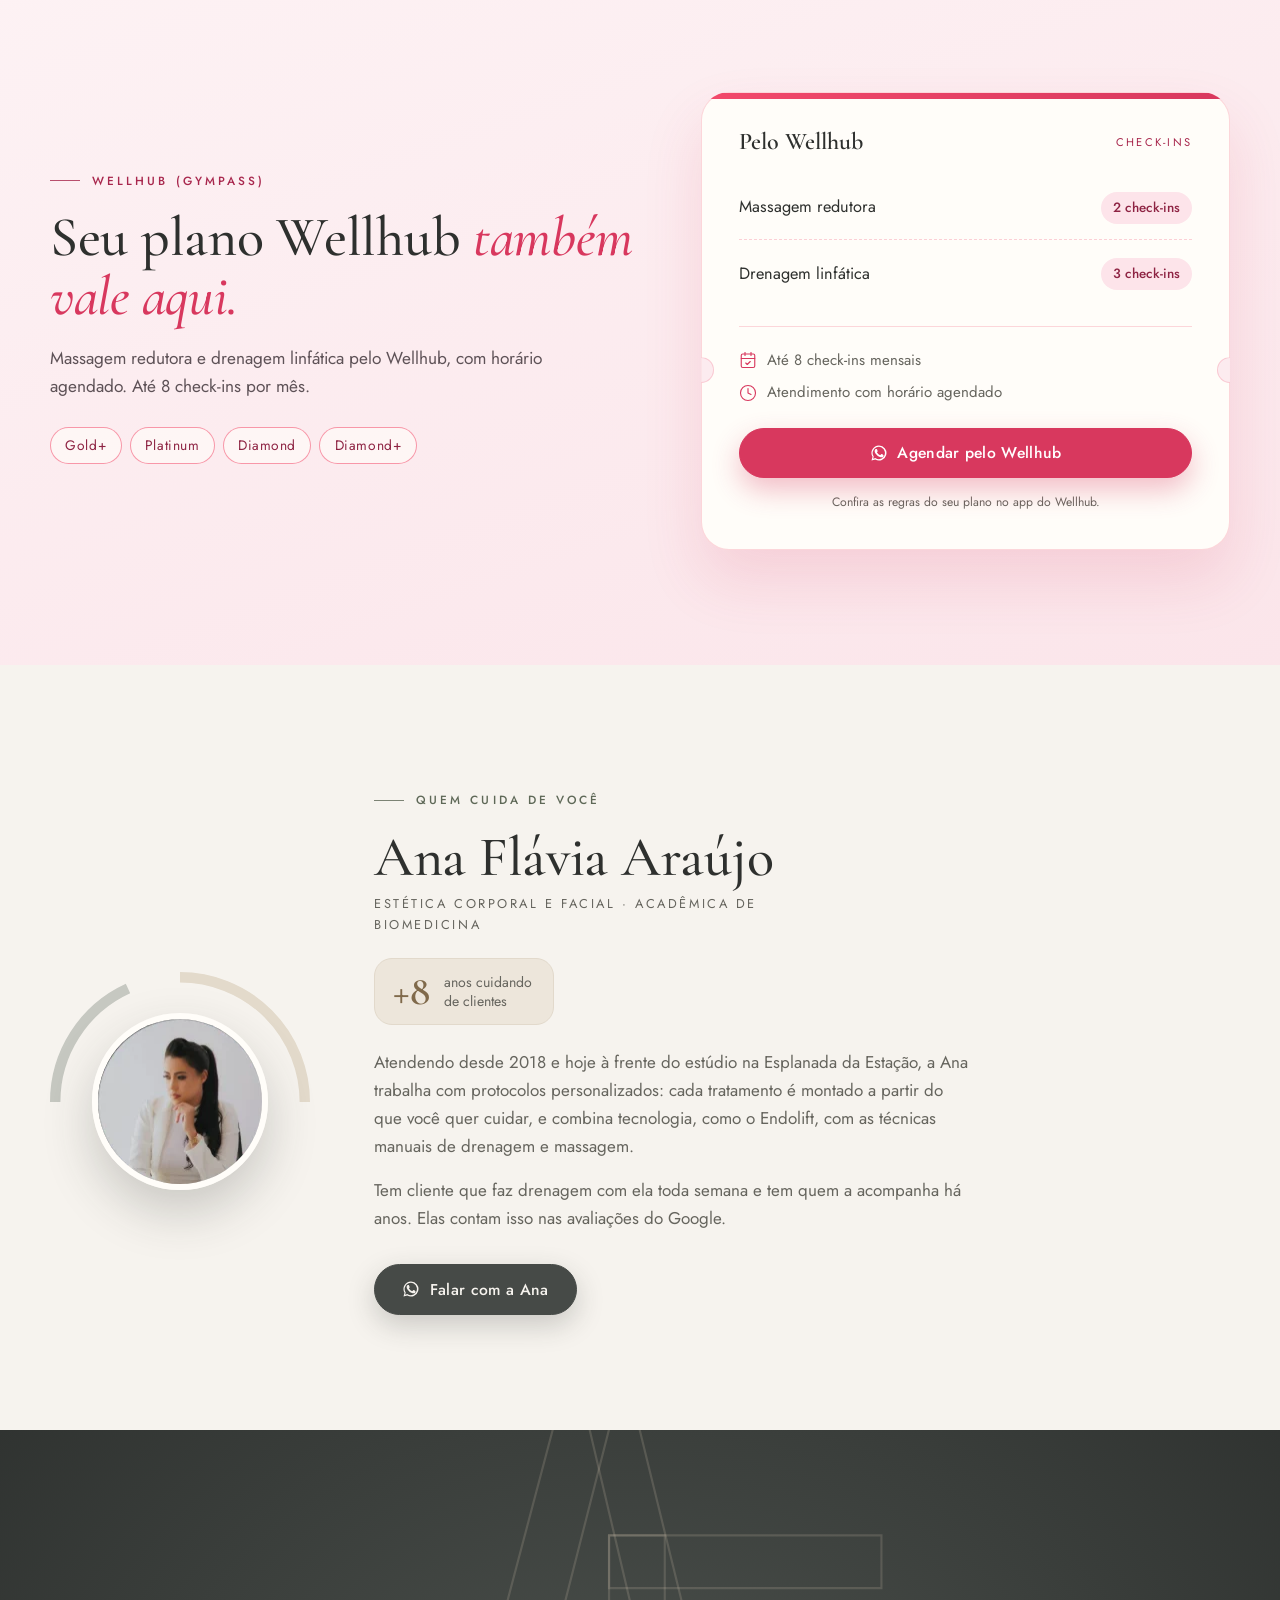
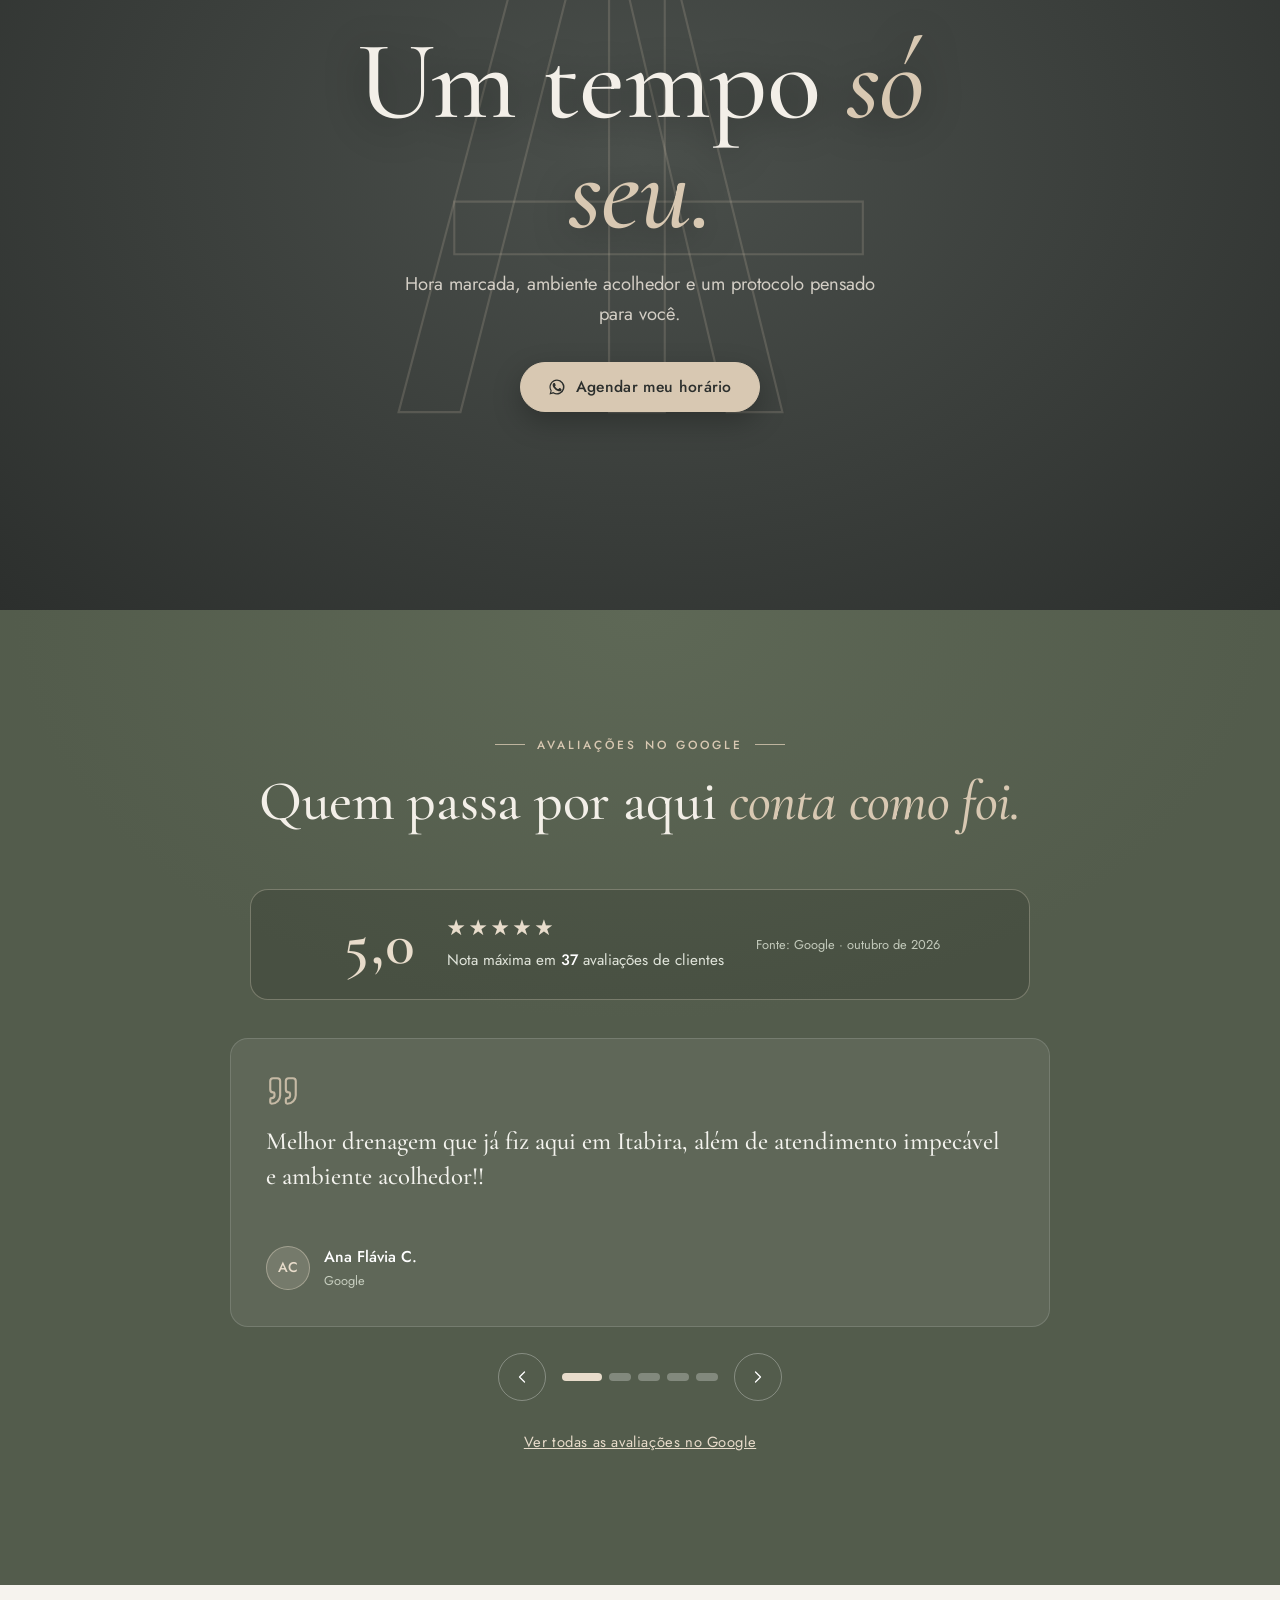
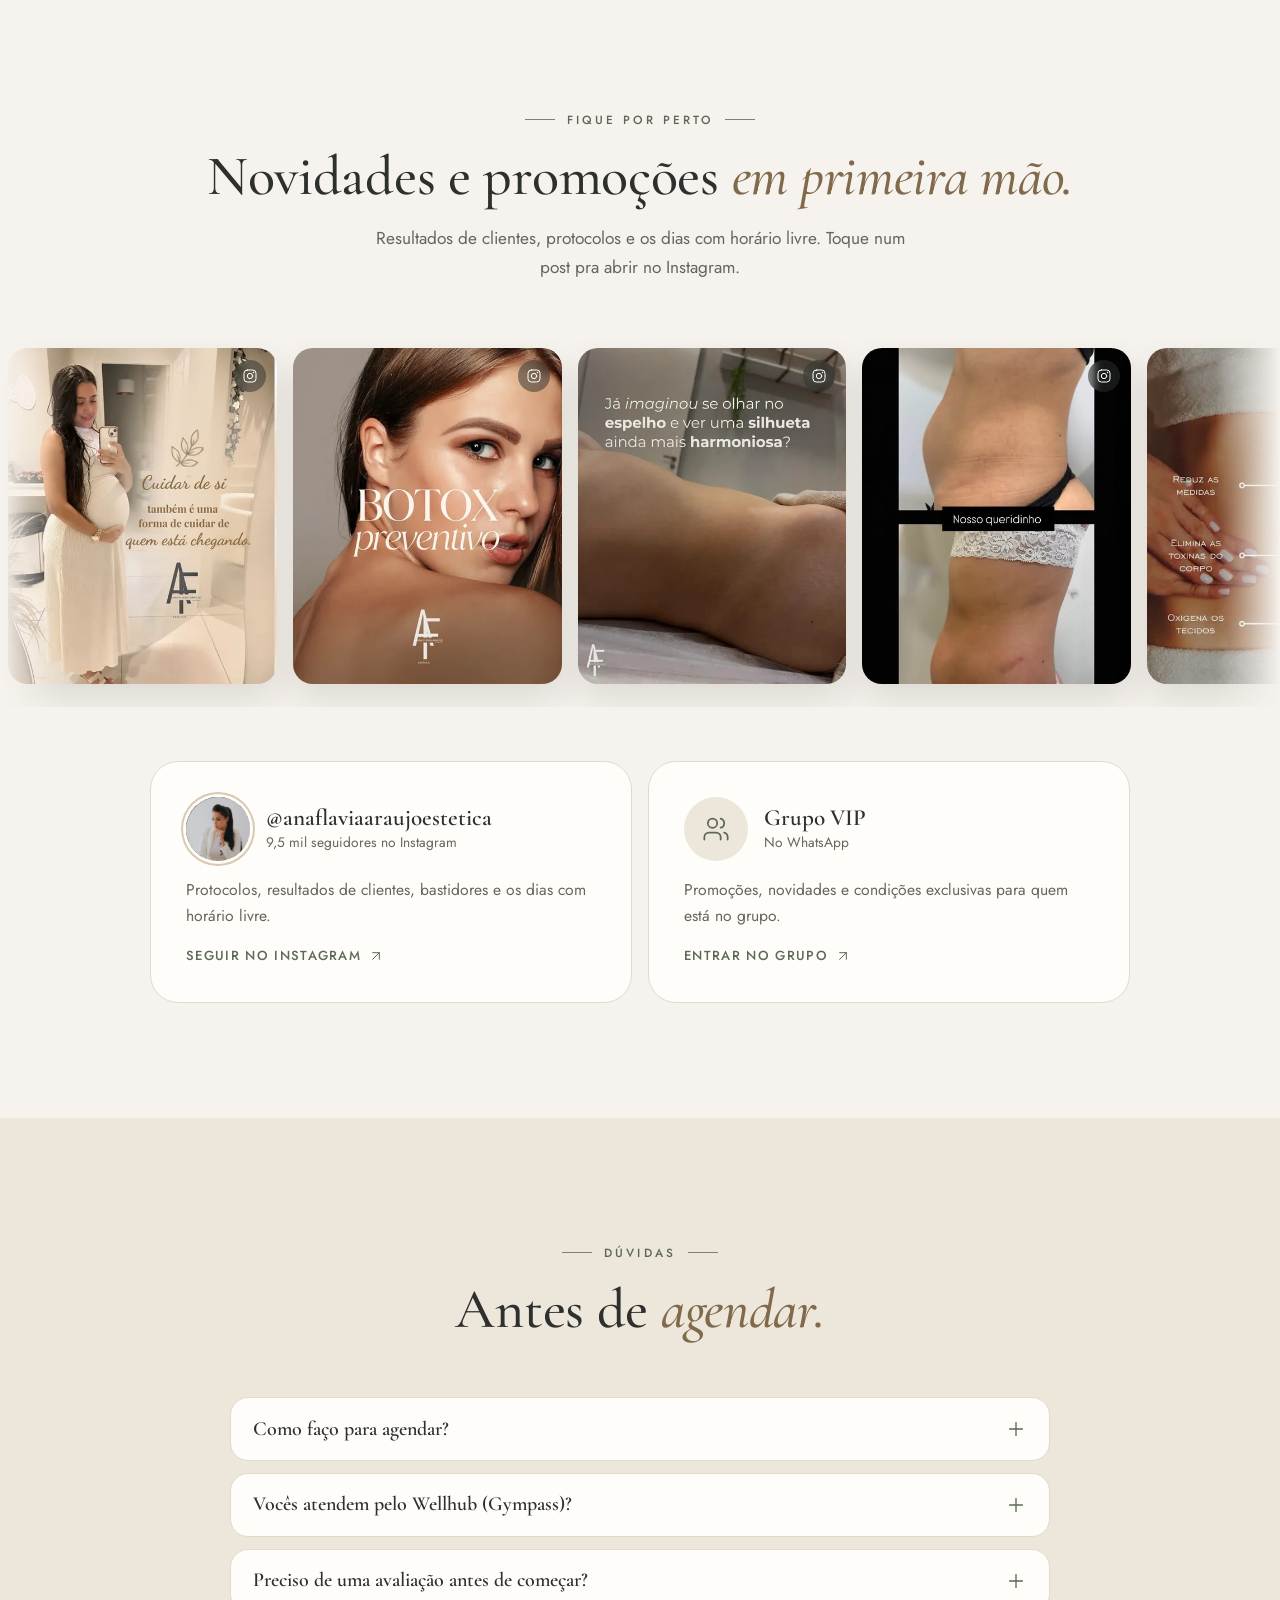
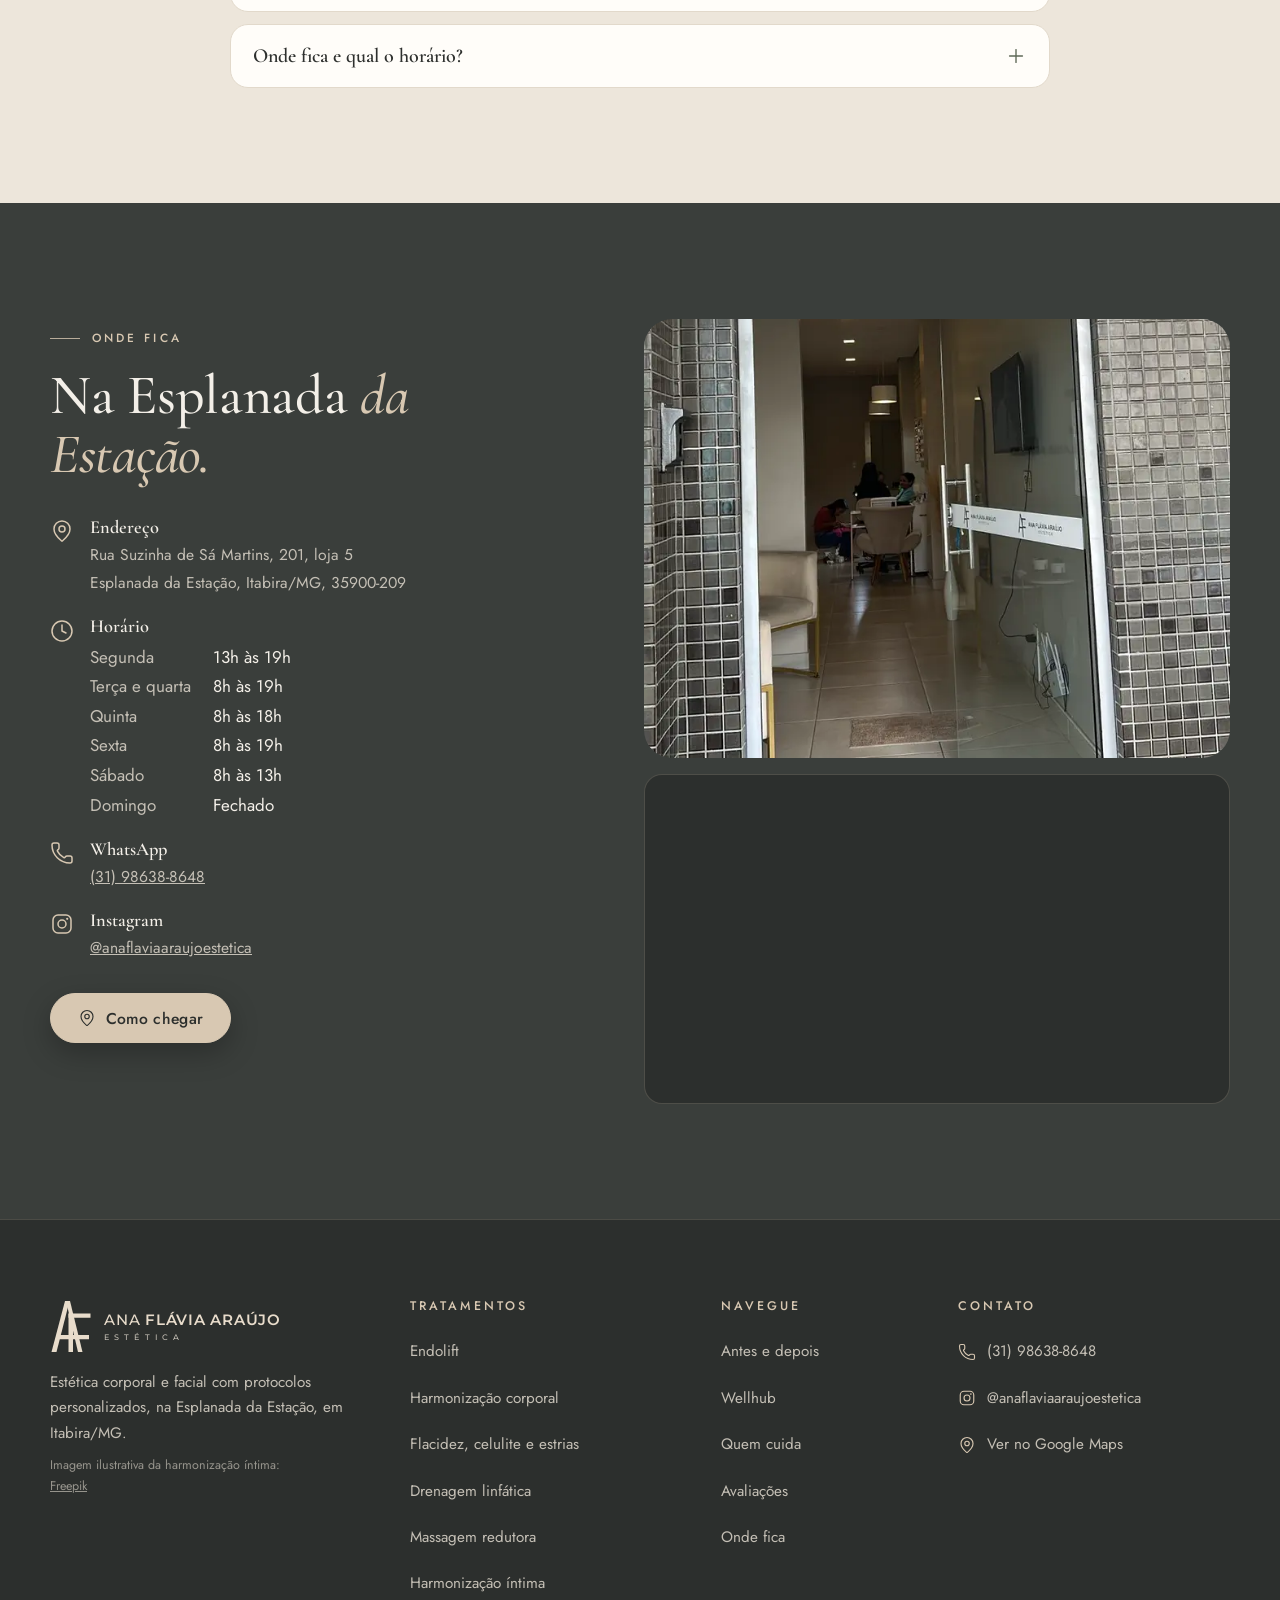
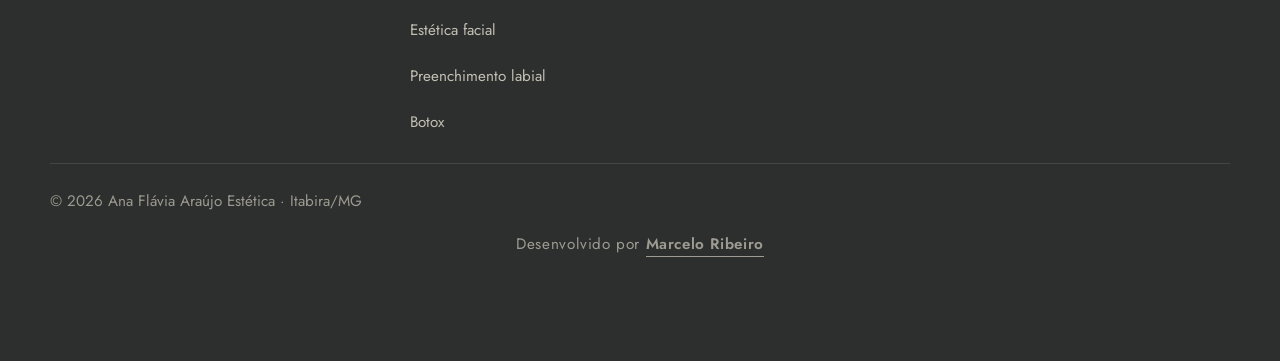
==== commit 2e99366f: "Ana Flávia: Microsoft Clarity nas 11 páginas" ====
--- a/index.html
+++ b/index.html
@@ -8,6 +8,14 @@
   function gtag(){dataLayer.push(arguments);}
   gtag('js', new Date());
   gtag('config', 'G-6NPV462FQ9');
+</script>
+<!-- Microsoft Clarity (27/10/2026): gravação das visitas e mapa de calor -->
+<script type="text/javascript">
+  (function(c,l,a,r,i,t,y){
+    c[a]=c[a]||function(){(c[a].q=c[a].q||[]).push(arguments)};
+    t=l.createElement(r);t.async=1;t.src="https://www.clarity.ms/tag/"+i;
+    y=l.getElementsByTagName(r)[0];y.parentNode.insertBefore(t,y);
+  })(window, document, "clarity", "script", "z4cx9zowdm");
 </script>
 <meta charset="utf-8">
 <meta name="viewport" content="width=device-width, initial-scale=1">
